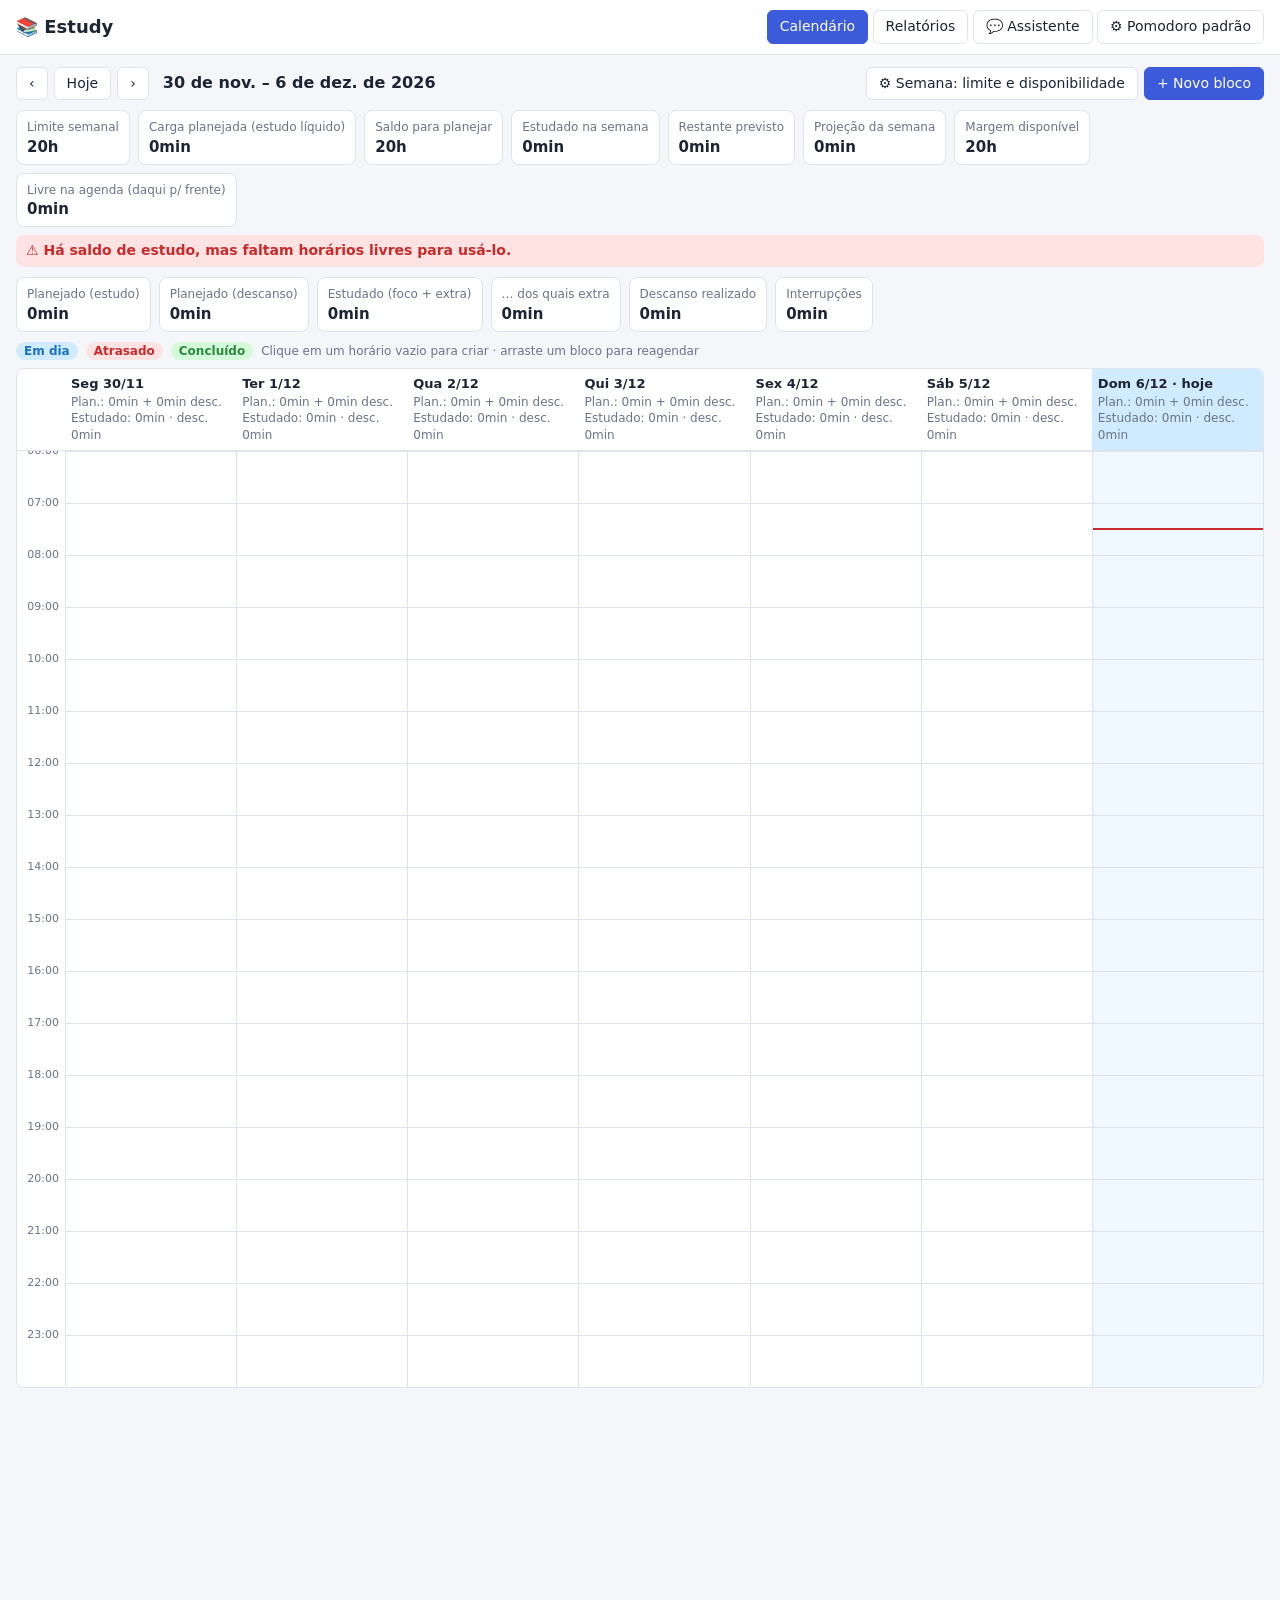
==== index.html @ 30e20b68 "Integrate chat panel into the app (drawer, state wiring, layout fix) Co-Authored-By: Claude Sonnet 5" ====
<!doctype html>
<html lang="pt-BR">
<head>
  <meta charset="utf-8">
  <meta name="viewport" content="width=device-width, initial-scale=1">
  <title>Estudy – Organização dos Estudos</title>
  <link rel="stylesheet" href="css/styles.css">
  <link rel="stylesheet" href="css/chat.css">
</head>
<body>
  <header class="topbar">
    <h1>📚 Estudy</h1>
    <nav>
      <button data-view="calendar" class="tab active">Calendário</button>
      <button data-view="reports" class="tab">Relatórios</button>
      <button id="btn-chat" class="tab">💬 Assistente</button>
      <button id="btn-settings" class="tab">⚙ Pomodoro padrão</button>
    </nav>
  </header>

  <div id="alert-banner" class="alert-banner" hidden role="alert"></div>

  <main>
    <section id="view-calendar">
      <div class="cal-toolbar">
        <div class="cal-nav">
          <button id="prev-week" aria-label="Semana anterior">‹</button>
          <button id="today-week">Hoje</button>
          <button id="next-week" aria-label="Próxima semana">›</button>
          <h2 id="week-title"></h2>
        </div>
        <div class="cal-nav"><button id="week-config">⚙ Semana: limite e disponibilidade</button><button id="new-block" class="primary">+ Novo bloco</button></div>
      </div>
      <div id="capacity" class="summary capacity"></div>
      <div id="week-summary" class="summary"></div>
      <div class="legend">
        <span class="chip st-em_dia">Em dia</span><span class="chip st-atrasado">Atrasado</span><span class="chip st-concluido">Concluído</span>
        <span class="muted">Clique em um horário vazio para criar · arraste um bloco para reagendar</span>
      </div>
      <div id="calendar" class="calendar"></div>
    </section>

    <section id="view-reports" hidden>
      <form id="report-filters" class="filters">
        <label>Matéria <select id="f-subject"></select></label>
        <label>De <input type="date" id="f-from"></label>
        <label>Até <input type="date" id="f-to"></label>
        <label>Agrupar por
          <select id="f-group"><option value="subject">Matéria</option><option value="week">Semana</option></select>
        </label>
        <button type="button" id="f-clear">Limpar</button>
      </form>
      <div id="report"></div>
    </section>
  </main>

  <aside id="chat-drawer" class="chat-drawer" hidden></aside>
  <aside id="timer" class="timer" hidden></aside>

  <dialog id="dlg-block"></dialog>
  <dialog id="dlg-settings"></dialog>
  <dialog id="dlg-week"></dialog>

  <script src="js/core.js"></script>
  <script src="js/capacity.js"></script>
  <script src="js/commands.js"></script>
  <script src="js/chat.js"></script>
  <script src="js/app.js"></script>
</body>
</html>
---- css/styles.css ----
:root {
  --bg: #f4f6fa; --surface: #fff; --text: #1d2433; --muted: #6a7389; --line: #dfe3ec; --accent: #3b5bdb;
  --blue: #1971c2; --blue-bg: #d0ebff; --red: #c92a2a; --red-bg: #ffe3e3; --green: #2b8a3e; --green-bg: #d3f9d8;
  --warn: #e67700; --hour: 52px;
}
@media (prefers-color-scheme: dark) {
  :root { --bg: #14171f; --surface: #1d222d; --text: #e6e9f0; --muted: #98a1b6; --line: #333a4a; --accent: #748ffc;
    --blue: #74c0fc; --blue-bg: #1c3550; --red: #ffa8a8; --red-bg: #4a2327; --green: #8ce99a; --green-bg: #1f4128; --warn: #ffc078; }
}
* { box-sizing: border-box; }
body { margin: 0; font: 14px/1.4 system-ui, sans-serif; background: var(--bg); color: var(--text); }
button, input, select, textarea { font: inherit; color: inherit; }
button { background: var(--surface); border: 1px solid var(--line); border-radius: 6px; padding: 6px 12px; cursor: pointer; }
button:hover { border-color: var(--accent); }
button.primary { background: var(--accent); color: #fff; border-color: var(--accent); }
button.danger { color: var(--red); }
input, select, textarea { background: var(--surface); border: 1px solid var(--line); border-radius: 6px; padding: 6px 8px; width: 100%; }
.topbar { display: flex; justify-content: space-between; align-items: center; gap: 12px; flex-wrap: wrap; padding: 10px 16px; background: var(--surface); border-bottom: 1px solid var(--line); }
.topbar h1 { font-size: 18px; margin: 0; }
.tab.active { background: var(--accent); color: #fff; border-color: var(--accent); }
main { padding: 12px 16px 220px; }
.muted { color: var(--muted); font-size: 12px; }
.cal-toolbar { display: flex; justify-content: space-between; align-items: center; gap: 8px; flex-wrap: wrap; }
.cal-nav { display: flex; align-items: center; gap: 6px; }
.cal-nav h2 { font-size: 16px; margin: 0 8px; }
.summary { display: flex; gap: 8px; flex-wrap: wrap; margin: 10px 0; }
.stat { background: var(--surface); border: 1px solid var(--line); border-radius: 8px; padding: 6px 10px; }
.stat b { display: block; font-size: 15px; }
.legend { display: flex; gap: 8px; align-items: center; flex-wrap: wrap; margin-bottom: 8px; }
.chip { border-radius: 10px; padding: 1px 8px; font-size: 12px; font-weight: 600; }
.st-em_dia { background: var(--blue-bg); color: var(--blue); }
.st-atrasado { background: var(--red-bg); color: var(--red); }
.st-concluido { background: var(--green-bg); color: var(--green); }

.calendar { overflow-x: auto; background: var(--surface); border: 1px solid var(--line); border-radius: 8px; }
.cal-grid { display: grid; grid-template-columns: 48px repeat(7, minmax(120px, 1fr)); min-width: 900px; }
.cal-head { position: sticky; top: 0; z-index: 3; background: var(--surface); border-bottom: 1px solid var(--line); padding: 6px; font-size: 12px; }
.cal-head.today { background: var(--blue-bg); }
.cal-head .dname { font-weight: 700; font-size: 13px; }
.cal-head .totals { color: var(--muted); }
.gutter { position: relative; }
.gutter span { position: absolute; right: 6px; font-size: 11px; color: var(--muted); transform: translateY(-50%); }
.col { position: relative; border-left: 1px solid var(--line); cursor: cell;
  background-image: linear-gradient(var(--line) 1px, transparent 1px); background-size: 100% var(--hour); }
.col.today { background-color: color-mix(in srgb, var(--blue-bg) 35%, transparent); }
.col.dragover { outline: 2px dashed var(--accent); outline-offset: -2px; }
.now-line { position: absolute; left: 0; right: 0; height: 2px; background: var(--red); z-index: 2; pointer-events: none; }
.block { position: absolute; left: 3px; right: 3px; border-radius: 6px; padding: 3px 6px; overflow: hidden; cursor: pointer;
  border-left: 5px solid; font-size: 12px; z-index: 1; box-shadow: 0 1px 2px rgba(0,0,0,.15); }
.block.st-em_dia { background: var(--blue-bg); border-color: var(--blue); color: var(--text); }
.block.st-atrasado { background: var(--red-bg); border-color: var(--red); color: var(--text); }
.block.st-concluido { background: var(--green-bg); border-color: var(--green); color: var(--text); }
.block.conflict { outline: 2px solid var(--warn); }
.block.active { box-shadow: 0 0 0 2px var(--accent); }
.block b { display: block; white-space: nowrap; overflow: hidden; text-overflow: ellipsis; }
.block .meta { white-space: nowrap; overflow: hidden; text-overflow: ellipsis; color: var(--muted); }
.tag { font-weight: 700; font-size: 11px; }
.tag.run { color: var(--accent); }
.tag.warn { color: var(--warn); }

.filters { display: flex; gap: 10px; flex-wrap: wrap; align-items: end; margin-bottom: 12px; }
.filters label { display: grid; gap: 2px; font-size: 12px; color: var(--muted); }
table { width: 100%; border-collapse: collapse; background: var(--surface); border: 1px solid var(--line); }
th, td { padding: 6px 8px; border-bottom: 1px solid var(--line); text-align: right; white-space: nowrap; }
th:first-child, td:first-child, td.l, th.l { text-align: left; }
.table-wrap { overflow-x: auto; margin-bottom: 14px; }
tr.total td { font-weight: 700; background: var(--bg); }
tr.sub td { background: var(--bg); font-size: 13px; }
details.rep-blocks summary { cursor: pointer; color: var(--accent); }

dialog { border: 1px solid var(--line); border-radius: 10px; background: var(--surface); color: var(--text); padding: 16px; width: min(640px, 94vw); max-height: 92vh; overflow: auto; }
dialog::backdrop { background: rgba(0,0,0,.45); }
dialog h3 { margin-top: 0; }
.form-grid { display: grid; grid-template-columns: repeat(auto-fit, minmax(160px, 1fr)); gap: 10px; }
.form-grid label, .field { display: grid; gap: 2px; font-size: 12px; color: var(--muted); }
.form-grid .wide { grid-column: 1 / -1; }
fieldset { border: 1px solid var(--line); border-radius: 8px; margin: 12px 0; padding: 10px; }
legend { font-size: 12px; color: var(--muted); padding: 0 4px; }
.preview { background: var(--bg); border-radius: 8px; padding: 8px 10px; margin-top: 10px; }
.errors { color: var(--red); background: var(--red-bg); border-radius: 6px; padding: 6px 10px; margin: 8px 0; }
.errors:empty { display: none; }
.actions { display: flex; gap: 8px; justify-content: flex-end; flex-wrap: wrap; margin-top: 14px; }
.actions .left { margin-right: auto; display: flex; gap: 8px; flex-wrap: wrap; }

.timer { position: fixed; right: 12px; bottom: 12px; width: min(380px, calc(100vw - 24px)); background: var(--surface); border: 2px solid var(--accent);
  border-radius: 12px; padding: 12px 14px; box-shadow: 0 6px 24px rgba(0,0,0,.25); z-index: 10; }
.timer.rest { border-color: var(--green); }
.timer.extra { border-color: var(--warn); }
.timer .phase { font-weight: 700; text-transform: uppercase; font-size: 12px; letter-spacing: .05em; }
.timer .clock { font-size: 44px; font-weight: 700; font-variant-numeric: tabular-nums; line-height: 1.1; }
.timer .row { display: flex; gap: 6px; flex-wrap: wrap; margin-top: 8px; }
.timer .info { font-size: 12px; color: var(--muted); display: grid; gap: 1px; margin-top: 6px; }
.alert-banner { background: var(--warn); color: #000; padding: 10px 16px; font-weight: 700; display: flex; justify-content: space-between; align-items: center; gap: 12px; }
.alert-banner[hidden] { display: none; }

.stat.bad { border-color: var(--red); background: var(--red-bg); }
.cap-warn { flex-basis: 100%; background: var(--red-bg); color: var(--red); border-radius: 8px; padding: 6px 10px; font-weight: 600; }
.form-grid label.check { display: flex; gap: 6px; align-items: center; color: var(--text); }
.form-grid label.check input { width: auto; }

.chat-drawer { position: fixed; right: 12px; top: 64px; bottom: 12px; width: min(380px, calc(100vw - 24px)); z-index: 9; background: var(--surface);
  border: 1px solid var(--line); border-radius: 12px; padding: 10px; box-shadow: 0 6px 24px rgba(0,0,0,.2); display: flex; flex-direction: column; }
.chat-drawer[hidden] { display: none; }
body.has-timer .chat-drawer { bottom: 270px; }
@media (min-width: 1100px) { body.chat-open main { margin-right: 404px; } }
.chat-drawer.chat { height: auto; }
---- css/chat.css ----
/* Painel do chat. Usa as variáveis de cor do app (com valores de reserva) e só estiliza .chat. */
.chat { display: flex; flex-direction: column; gap: 8px; min-height: 0; height: 100%; font-size: 14px; color: var(--text, #1d2433); }
.chat-head { display: flex; justify-content: space-between; align-items: center; gap: 8px; flex-wrap: wrap; }
.chat-head button { font-size: 12px; padding: 3px 8px; }
.chat-head button:disabled { opacity: .5; cursor: default; }
.chat-banner { background: var(--red-bg, #ffe3e3); color: var(--red, #c92a2a); border-radius: 8px; padding: 8px 10px; font-size: 13px; }
.chat-banner[hidden] { display: none; }
.chat-list { flex: 1; min-height: 120px; overflow-y: auto; display: flex; flex-direction: column; gap: 6px; padding: 4px 2px; }
.chat-msg { max-width: 92%; padding: 6px 10px; border-radius: 10px; line-height: 1.4; overflow-wrap: anywhere; }
.chat-user { align-self: flex-end; background: var(--accent, #3b5bdb); color: #fff; }
.chat-assistant { align-self: flex-start; background: var(--surface, #fff); border: 1px solid var(--line, #dfe3ec); }
.chat-system { align-self: flex-start; background: var(--bg, #f4f6fa); border: 1px dashed var(--line, #dfe3ec); color: var(--muted, #6a7389); font-size: 13px; }
.chat-card { align-self: stretch; background: var(--surface, #fff); border: 1px solid var(--accent, #3b5bdb); border-radius: 10px; padding: 8px 10px; }
.chat-card.done { opacity: .6; border-color: var(--line, #dfe3ec); }
.chat-card p { margin: 6px 0; }
.chat-card-title { font-weight: 700; font-size: 13px; margin-bottom: 4px; }
.chat-card ul { margin: 4px 0; padding-left: 18px; }
.chat-warn { color: var(--warn, #e67700); }
.chat-conf { color: var(--red, #c92a2a); }
.chat-cap, .chat-info { color: var(--muted, #6a7389); font-size: 12px; }
.chat-day { font-size: 13px; margin: 2px 0; }
.chat-actions { display: flex; gap: 6px; flex-wrap: wrap; margin-top: 6px; }
.chat-actions button:disabled { opacity: .5; cursor: default; }
.chat-form { display: flex; gap: 6px; align-items: flex-end; }
.chat-input { flex: 1; resize: vertical; min-height: 40px; max-height: 140px; }
.chat-form button { align-self: stretch; }
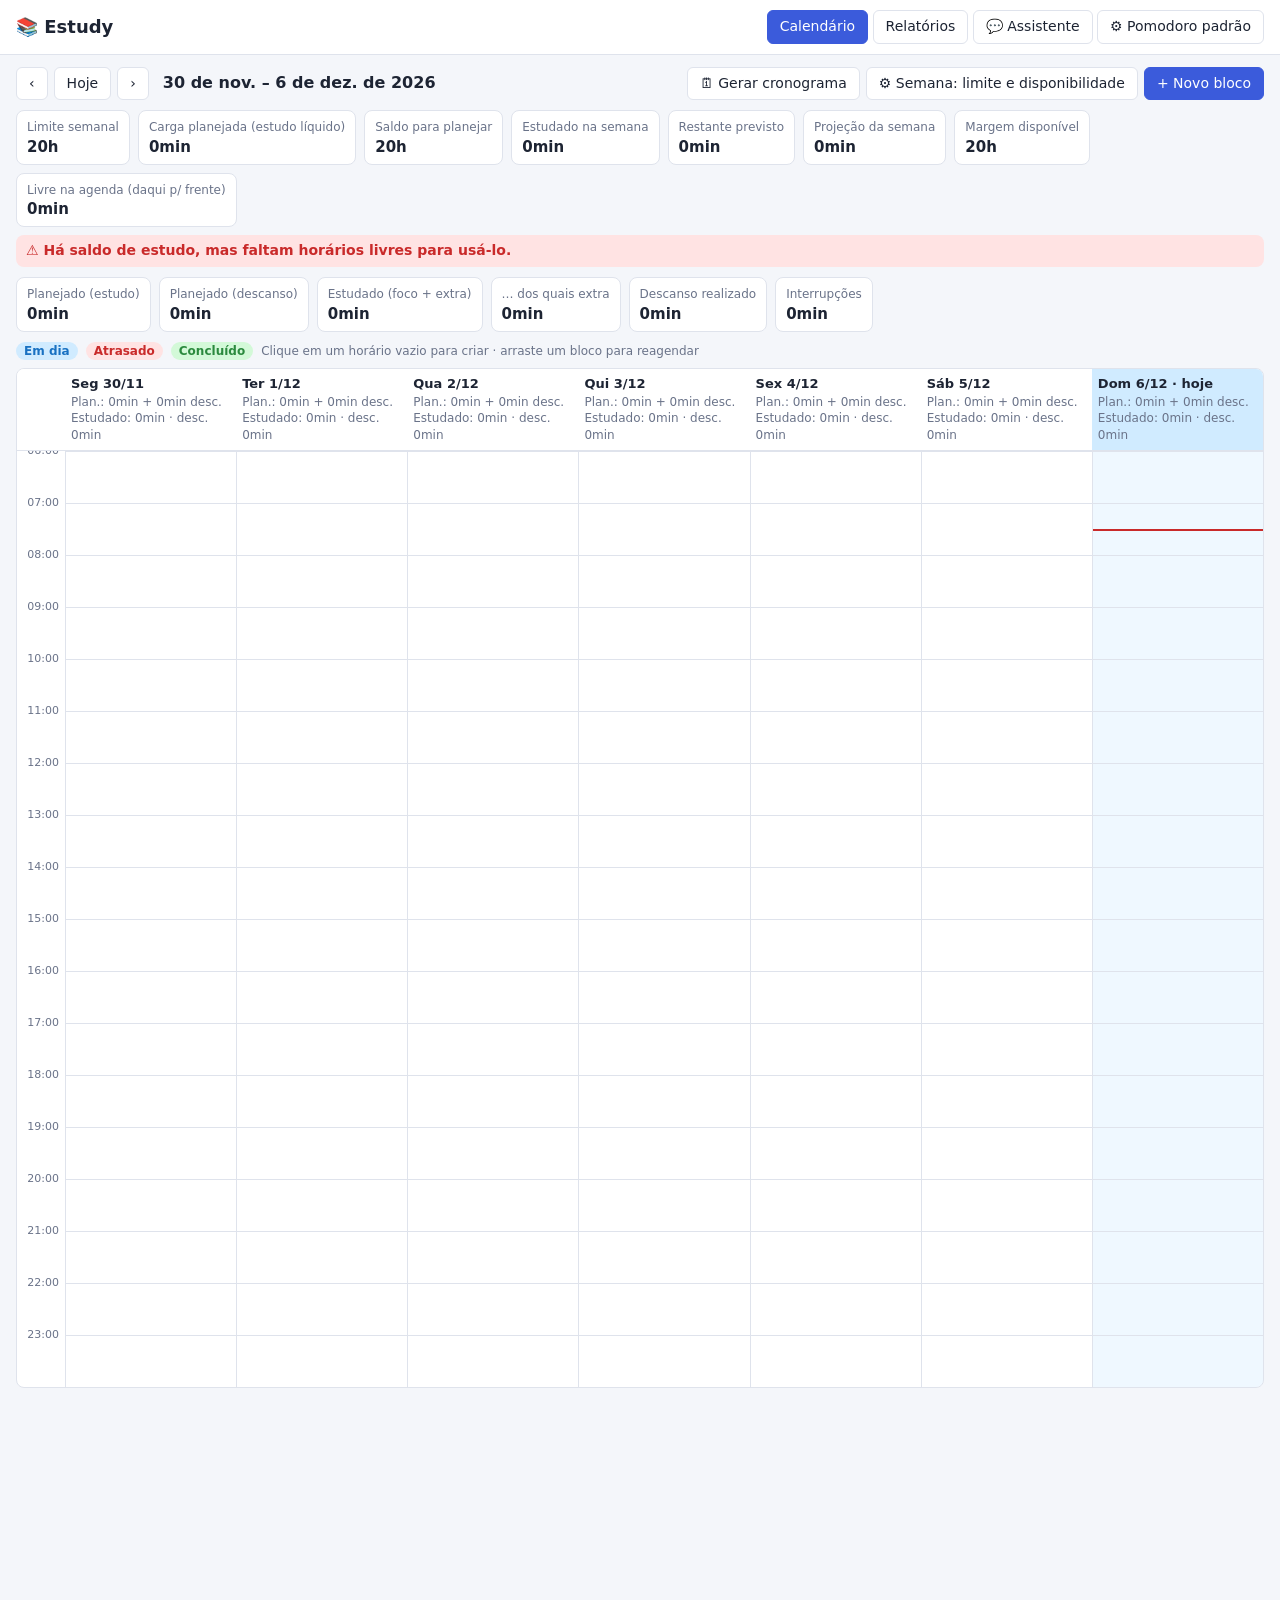
==== commit 336d105e: "UI: schedule generation dialog (review, adjust, confirm) wired to scheduler and applyChanges Co-Auth" ====
--- a/index.html
+++ b/index.html
@@ -29,7 +29,7 @@
           <button id="next-week" aria-label="Próxima semana">›</button>
           <h2 id="week-title"></h2>
         </div>
-        <div class="cal-nav"><button id="week-config">⚙ Semana: limite e disponibilidade</button><button id="new-block" class="primary">+ Novo bloco</button></div>
+        <div class="cal-nav"><button id="gen-schedule">🗓 Gerar cronograma</button><button id="week-config">⚙ Semana: limite e disponibilidade</button><button id="new-block" class="primary">+ Novo bloco</button></div>
       </div>
       <div id="capacity" class="summary capacity"></div>
       <div id="week-summary" class="summary"></div>
@@ -60,9 +60,11 @@
   <dialog id="dlg-block"></dialog>
   <dialog id="dlg-settings"></dialog>
   <dialog id="dlg-week"></dialog>
+  <dialog id="dlg-schedule"></dialog>
 
   <script src="js/core.js"></script>
   <script src="js/capacity.js"></script>
+  <script src="js/scheduler.js"></script>
   <script src="js/commands.js"></script>
   <script src="js/chat.js"></script>
   <script src="js/app.js"></script>
--- a/css/styles.css
+++ b/css/styles.css
@@ -104,3 +104,11 @@
 body.has-timer .chat-drawer { bottom: 270px; }
 @media (min-width: 1100px) { body.chat-open main { margin-right: 404px; } }
 .chat-drawer.chat { height: auto; }
+
+#dlg-schedule { width: min(860px, 96vw); }
+.sched-row { display: grid; grid-template-columns: repeat(auto-fit, minmax(110px, 1fr)); gap: 6px; padding: 8px; border: 1px solid var(--line); border-radius: 8px; margin-bottom: 8px; }
+.sched-row label { display: grid; gap: 2px; font-size: 11px; color: var(--muted); }
+.sched-row .rm { align-self: end; }
+.sched-out table td, .sched-out table th { padding: 4px 6px; }
+.sched-out input[type=date], .sched-out input[type=time] { width: auto; }
+.unplaced { background: var(--red-bg); color: var(--red); border-radius: 8px; padding: 6px 10px; margin: 6px 0; }
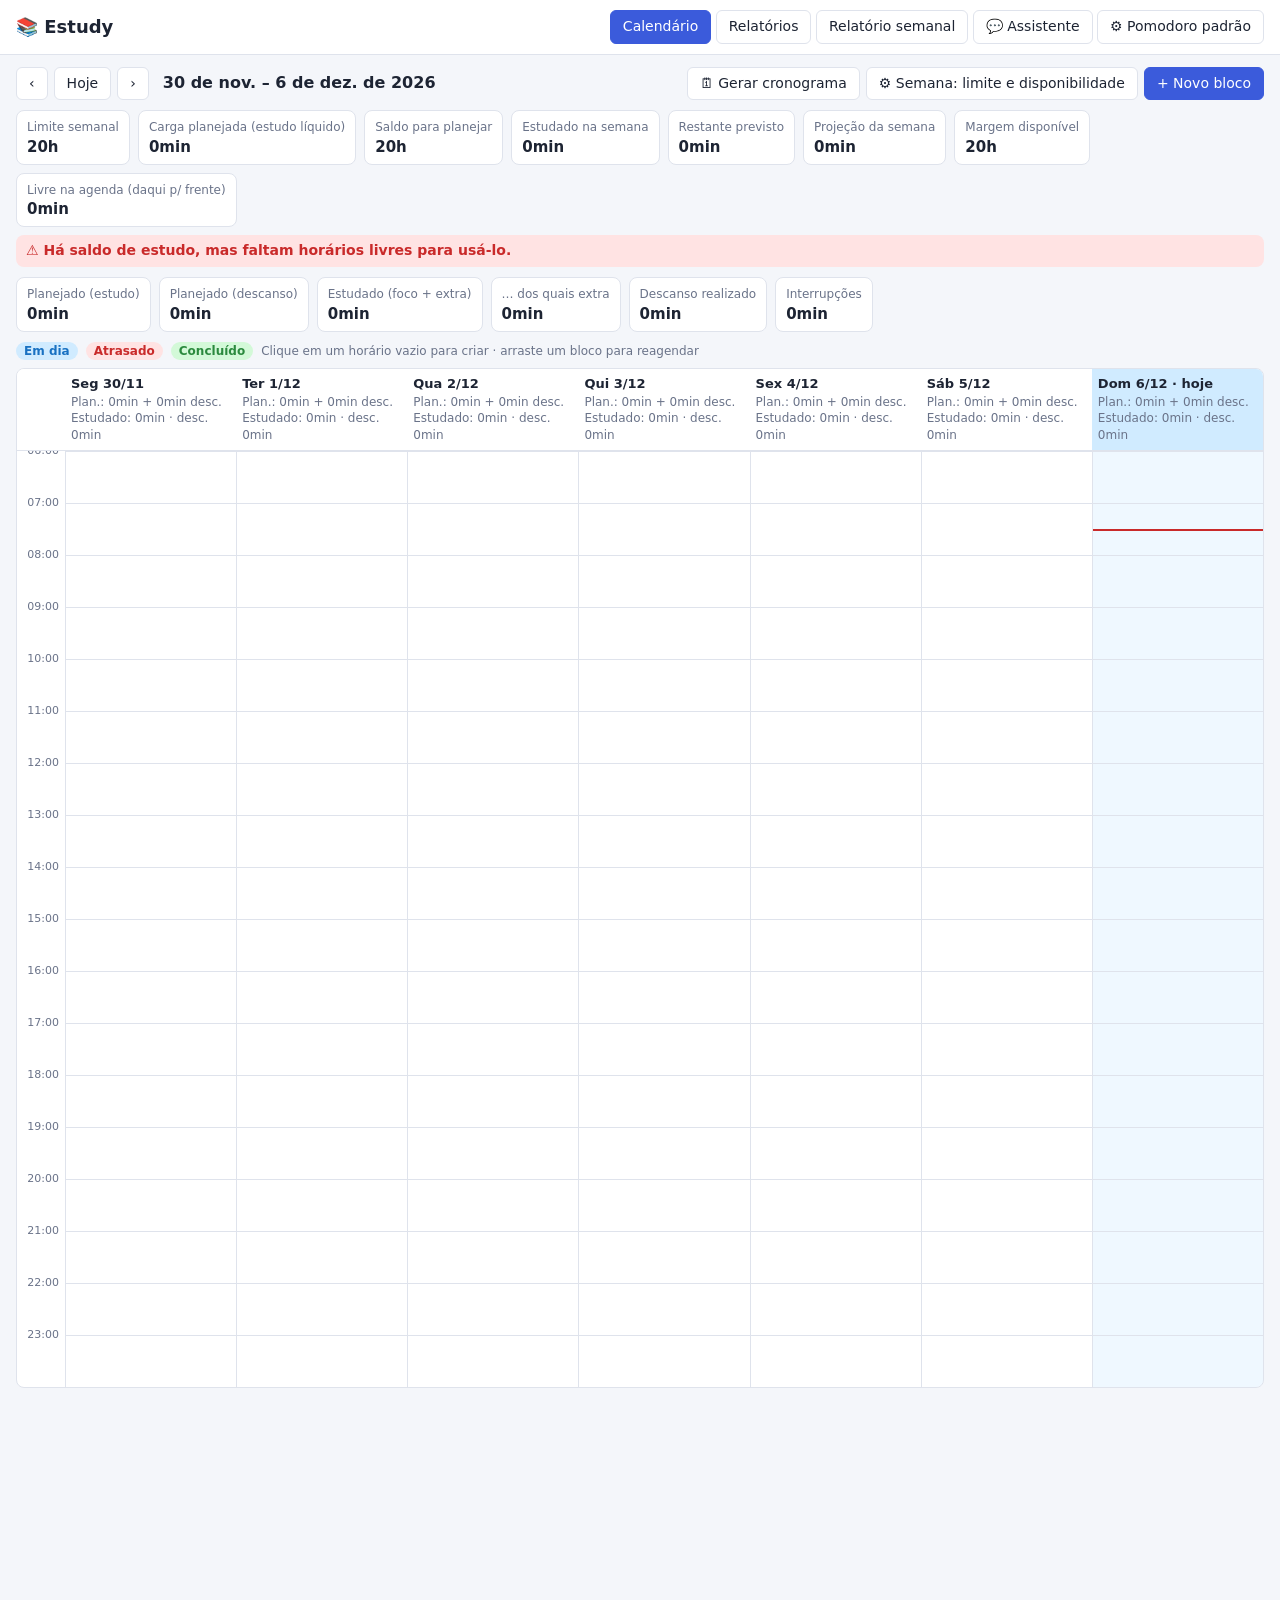
==== commit e0187f7f: "Weekly report UI, build script, final estudy.html, updated tester script and README Co-Authored-By: " ====
--- a/index.html
+++ b/index.html
@@ -13,6 +13,7 @@
     <nav>
       <button data-view="calendar" class="tab active">Calendário</button>
       <button data-view="reports" class="tab">Relatórios</button>
+      <button data-view="weekly" class="tab" id="tab-weekly">Relatório semanal</button>
       <button id="btn-chat" class="tab">💬 Assistente</button>
       <button id="btn-settings" class="tab">⚙ Pomodoro padrão</button>
     </nav>
@@ -38,6 +39,12 @@
         <span class="muted">Clique em um horário vazio para criar · arraste um bloco para reagendar</span>
       </div>
       <div id="calendar" class="calendar"></div>
+    </section>
+
+    <section id="view-weekly" hidden>
+      <div class="filters"><label>Semana <select id="w-week"></select></label><button type="button" id="w-refresh">Atualizar relatório</button>
+        <span class="muted" id="w-meta"></span></div>
+      <div id="weekly"></div>
     </section>
 
     <section id="view-reports" hidden>
@@ -66,6 +73,7 @@
   <script src="js/capacity.js"></script>
   <script src="js/scheduler.js"></script>
   <script src="js/commands.js"></script>
+  <script src="js/weeklyreport.js"></script>
   <script src="js/chat.js"></script>
   <script src="js/app.js"></script>
 </body>
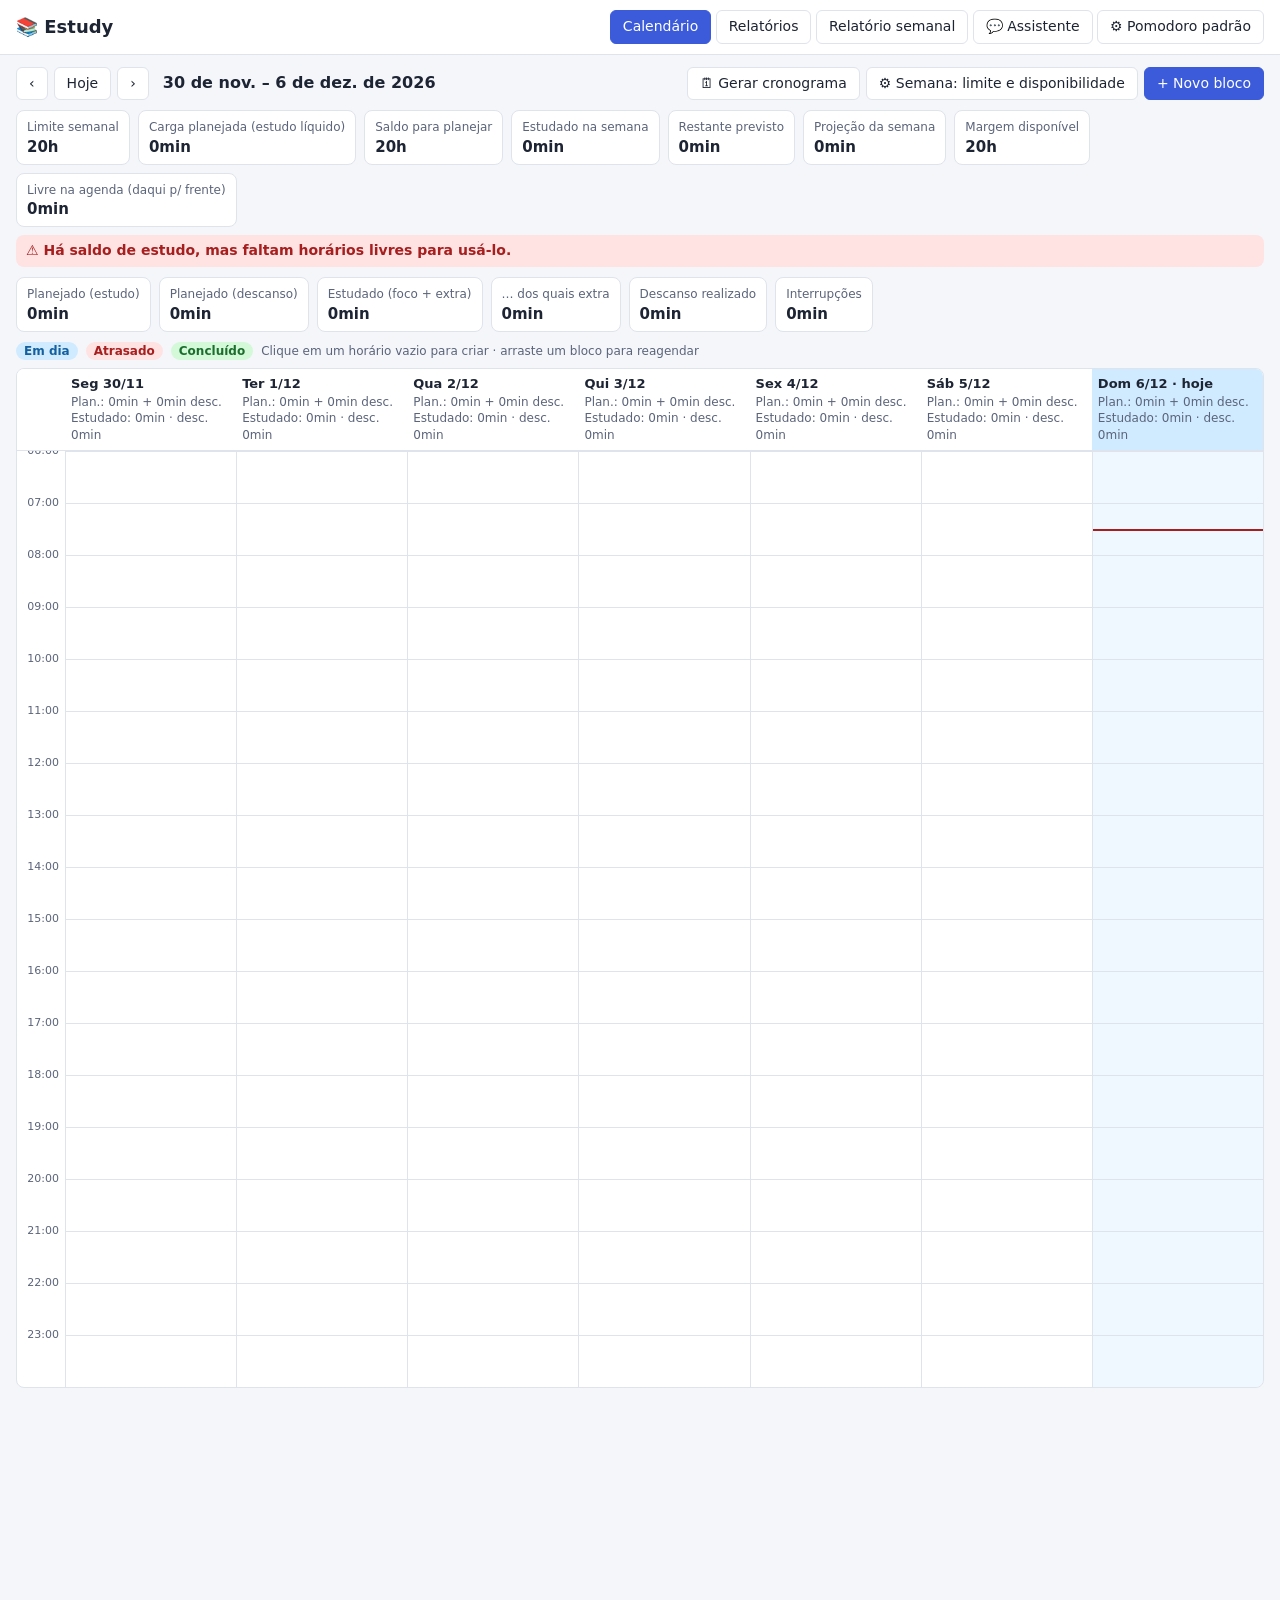
==== commit e172b5c4: "Fix security/QA findings: input sanitization, undo fixes, server hardening, a11y, contrast, UX Co-Au" ====
--- a/index.html
+++ b/index.html
@@ -4,6 +4,7 @@
   <meta charset="utf-8">
   <meta name="viewport" content="width=device-width, initial-scale=1">
   <title>Estudy – Organização dos Estudos</title>
+  <link rel="icon" href="data:,">
   <link rel="stylesheet" href="css/styles.css">
   <link rel="stylesheet" href="css/chat.css">
 </head>
@@ -68,6 +69,7 @@
   <dialog id="dlg-settings"></dialog>
   <dialog id="dlg-week"></dialog>
   <dialog id="dlg-schedule"></dialog>
+  <dialog id="dlg-pick"></dialog>
 
   <script src="js/core.js"></script>
   <script src="js/capacity.js"></script>
--- a/css/styles.css
+++ b/css/styles.css
@@ -1,10 +1,10 @@
 :root {
-  --bg: #f4f6fa; --surface: #fff; --text: #1d2433; --muted: #6a7389; --line: #dfe3ec; --accent: #3b5bdb;
-  --blue: #1971c2; --blue-bg: #d0ebff; --red: #c92a2a; --red-bg: #ffe3e3; --green: #2b8a3e; --green-bg: #d3f9d8;
+  --bg: #f4f6fa; --surface: #fff; --text: #1d2433; --muted: #5b647a; --line: #dfe3ec; --accent: #3b5bdb; --accent-solid: #3b5bdb; --accent-text: #3b5bdb; --meta: #3d465c;
+  --blue: #14609f; --blue-bg: #d0ebff; --red: #a61e1e; --red-bg: #ffe3e3; --green: #1d6e2e; --green-bg: #d3f9d8;
   --warn: #e67700; --hour: 52px;
 }
 @media (prefers-color-scheme: dark) {
-  :root { --bg: #14171f; --surface: #1d222d; --text: #e6e9f0; --muted: #98a1b6; --line: #333a4a; --accent: #748ffc;
+  :root { --bg: #14171f; --surface: #1d222d; --text: #e6e9f0; --muted: #a6aec2; --line: #333a4a; --accent: #748ffc; --accent-solid: #4263eb; --accent-text: #b5c4ff; --meta: #c9d0e0;
     --blue: #74c0fc; --blue-bg: #1c3550; --red: #ffa8a8; --red-bg: #4a2327; --green: #8ce99a; --green-bg: #1f4128; --warn: #ffc078; }
 }
 * { box-sizing: border-box; }
@@ -12,12 +12,12 @@
 button, input, select, textarea { font: inherit; color: inherit; }
 button { background: var(--surface); border: 1px solid var(--line); border-radius: 6px; padding: 6px 12px; cursor: pointer; }
 button:hover { border-color: var(--accent); }
-button.primary { background: var(--accent); color: #fff; border-color: var(--accent); }
+button.primary { background: var(--accent-solid); color: #fff; border-color: var(--accent-solid); }
 button.danger { color: var(--red); }
 input, select, textarea { background: var(--surface); border: 1px solid var(--line); border-radius: 6px; padding: 6px 8px; width: 100%; }
 .topbar { display: flex; justify-content: space-between; align-items: center; gap: 12px; flex-wrap: wrap; padding: 10px 16px; background: var(--surface); border-bottom: 1px solid var(--line); }
 .topbar h1 { font-size: 18px; margin: 0; }
-.tab.active { background: var(--accent); color: #fff; border-color: var(--accent); }
+.tab.active { background: var(--accent-solid); color: #fff; border-color: var(--accent-solid); }
 main { padding: 12px 16px 220px; }
 .muted { color: var(--muted); font-size: 12px; }
 .cal-toolbar { display: flex; justify-content: space-between; align-items: center; gap: 8px; flex-wrap: wrap; }
@@ -53,9 +53,9 @@
 .block.conflict { outline: 2px solid var(--warn); }
 .block.active { box-shadow: 0 0 0 2px var(--accent); }
 .block b { display: block; white-space: nowrap; overflow: hidden; text-overflow: ellipsis; }
-.block .meta { white-space: nowrap; overflow: hidden; text-overflow: ellipsis; color: var(--muted); }
+.block .meta { white-space: nowrap; overflow: hidden; text-overflow: ellipsis; color: var(--meta); }
 .tag { font-weight: 700; font-size: 11px; }
-.tag.run { color: var(--accent); }
+.tag.run { color: var(--accent-text); }
 .tag.warn { color: var(--warn); }
 
 .filters { display: flex; gap: 10px; flex-wrap: wrap; align-items: end; margin-bottom: 12px; }
@@ -101,7 +101,7 @@
 .chat-drawer { position: fixed; right: 12px; top: 64px; bottom: 12px; width: min(380px, calc(100vw - 24px)); z-index: 9; background: var(--surface);
   border: 1px solid var(--line); border-radius: 12px; padding: 10px; box-shadow: 0 6px 24px rgba(0,0,0,.2); display: flex; flex-direction: column; }
 .chat-drawer[hidden] { display: none; }
-body.has-timer .chat-drawer { bottom: 270px; }
+body.has-timer .chat-drawer { bottom: 292px; }
 @media (min-width: 1100px) { body.chat-open main { margin-right: 404px; } }
 .chat-drawer.chat { height: auto; }
 
@@ -112,3 +112,5 @@
 .sched-out table td, .sched-out table th { padding: 4px 6px; }
 .sched-out input[type=date], .sched-out input[type=time] { width: auto; }
 .unplaced { background: var(--red-bg); color: var(--red); border-radius: 8px; padding: 6px 10px; margin: 6px 0; }
+
+.block:focus-visible, button:focus-visible, .tab:focus-visible { outline: 3px solid var(--accent-text); outline-offset: 2px; }
--- a/css/chat.css
+++ b/css/chat.css
@@ -7,7 +7,7 @@
 .chat-banner[hidden] { display: none; }
 .chat-list { flex: 1; min-height: 120px; overflow-y: auto; display: flex; flex-direction: column; gap: 6px; padding: 4px 2px; }
 .chat-msg { max-width: 92%; padding: 6px 10px; border-radius: 10px; line-height: 1.4; overflow-wrap: anywhere; }
-.chat-user { align-self: flex-end; background: var(--accent, #3b5bdb); color: #fff; }
+.chat-user { align-self: flex-end; background: var(--accent-solid, #3b5bdb); color: #fff; }
 .chat-assistant { align-self: flex-start; background: var(--surface, #fff); border: 1px solid var(--line, #dfe3ec); }
 .chat-system { align-self: flex-start; background: var(--bg, #f4f6fa); border: 1px dashed var(--line, #dfe3ec); color: var(--muted, #6a7389); font-size: 13px; }
 .chat-card { align-self: stretch; background: var(--surface, #fff); border: 1px solid var(--accent, #3b5bdb); border-radius: 10px; padding: 8px 10px; }
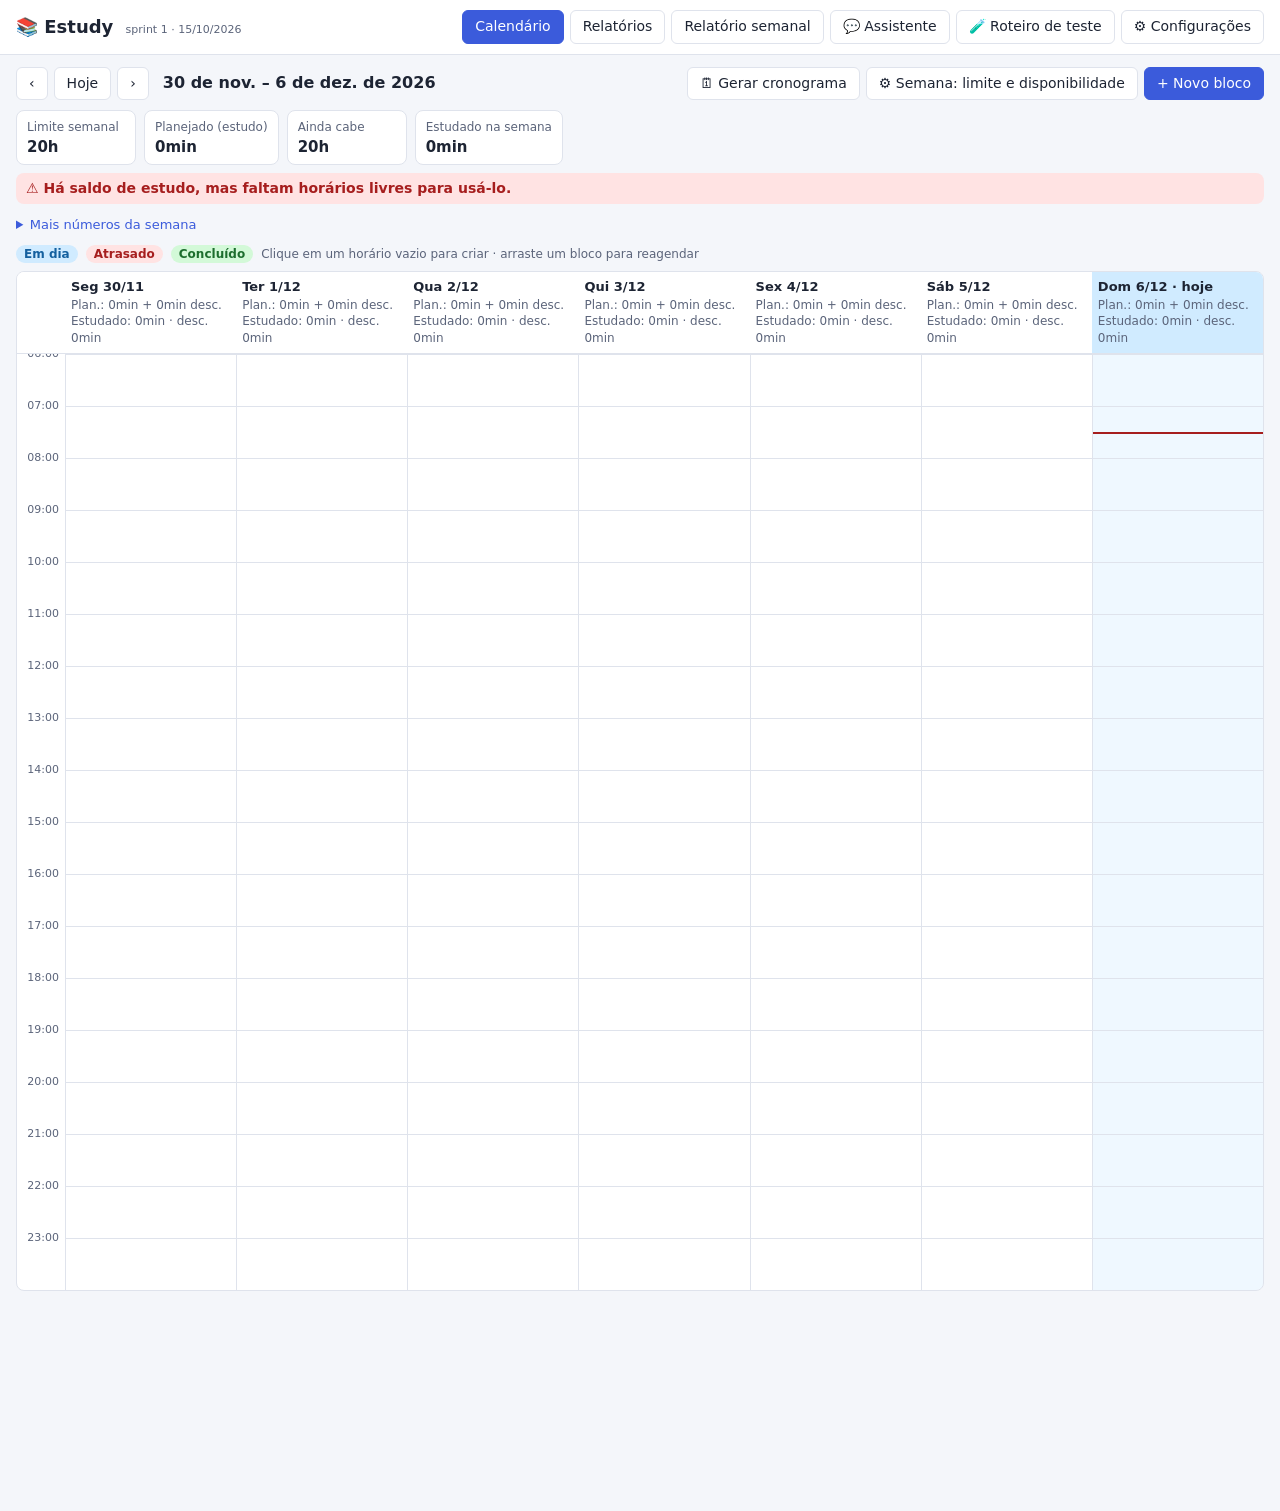
==== commit b8108d22: "Sprint 1: loud repeating alarm + notifications, simplified block form, in-app test guide, cleaner ca" ====
--- a/index.html
+++ b/index.html
@@ -10,13 +10,14 @@
 </head>
 <body>
   <header class="topbar">
-    <h1>📚 Estudy</h1>
+    <h1>📚 Estudy <small id="app-version" class="muted"></small></h1>
     <nav>
       <button data-view="calendar" class="tab active">Calendário</button>
       <button data-view="reports" class="tab">Relatórios</button>
       <button data-view="weekly" class="tab" id="tab-weekly">Relatório semanal</button>
       <button id="btn-chat" class="tab">💬 Assistente</button>
-      <button id="btn-settings" class="tab">⚙ Pomodoro padrão</button>
+      <button id="btn-guide" class="tab">🧪 Roteiro de teste</button>
+      <button id="btn-settings" class="tab">⚙ Configurações</button>
     </nav>
   </header>
 
@@ -34,7 +35,10 @@
         <div class="cal-nav"><button id="gen-schedule">🗓 Gerar cronograma</button><button id="week-config">⚙ Semana: limite e disponibilidade</button><button id="new-block" class="primary">+ Novo bloco</button></div>
       </div>
       <div id="capacity" class="summary capacity"></div>
-      <div id="week-summary" class="summary"></div>
+      <details class="more"><summary>Mais números da semana</summary>
+        <div id="capacity-more" class="summary"></div>
+        <div id="week-summary" class="summary"></div>
+      </details>
       <div class="legend">
         <span class="chip st-em_dia">Em dia</span><span class="chip st-atrasado">Atrasado</span><span class="chip st-concluido">Concluído</span>
         <span class="muted">Clique em um horário vazio para criar · arraste um bloco para reagendar</span>
@@ -63,6 +67,7 @@
   </main>
 
   <aside id="chat-drawer" class="chat-drawer" hidden></aside>
+  <aside id="guide-drawer" class="chat-drawer guide" hidden aria-label="Roteiro de teste"></aside>
   <aside id="timer" class="timer" hidden></aside>
 
   <dialog id="dlg-block"></dialog>
@@ -72,6 +77,8 @@
   <dialog id="dlg-pick"></dialog>
 
   <script src="js/core.js"></script>
+  <script src="js/alarm.js"></script>
+  <script src="js/testguide.js"></script>
   <script src="js/capacity.js"></script>
   <script src="js/scheduler.js"></script>
   <script src="js/commands.js"></script>
--- a/css/styles.css
+++ b/css/styles.css
@@ -114,3 +114,37 @@
 .unplaced { background: var(--red-bg); color: var(--red); border-radius: 8px; padding: 6px 10px; margin: 6px 0; }
 
 .block:focus-visible, button:focus-visible, .tab:focus-visible { outline: 3px solid var(--accent-text); outline-offset: 2px; }
+
+/* ---- Sprint 1: cadastro enxuto, painel limpo, roteiro de teste ---- */
+.topbar nav { display: flex; gap: 6px; flex-wrap: wrap; }
+.topbar h1 small { font-size: 11px; font-weight: 400; margin-left: 6px; }
+.form-grid.g2 { grid-template-columns: 1fr 1fr; }
+@media (max-width: 560px) { .form-grid.g2 { grid-template-columns: 1fr; } }
+.form-grid .wide { grid-column: 1 / -1; }
+.pomo-box { margin-top: 10px; border: 1px solid var(--line); border-radius: 8px; padding: 8px 10px; }
+.pomo-box summary { font-weight: 600; cursor: pointer; }
+.actions.sticky { position: sticky; bottom: -16px; background: var(--surface); padding: 10px 0 4px; margin-top: 14px; border-top: 1px solid var(--line); z-index: 2; }
+details.more { margin: 0 0 8px; }
+details.more summary { cursor: pointer; color: var(--accent-text); font-size: 13px; padding: 2px 0; }
+.stat { min-width: 120px; }
+#banner-silence { margin-left: auto; }
+.chat-drawer.guide { padding: 10px; overflow: auto; display: block; }
+.tg { display: grid; gap: 8px; font-size: 13px; }
+.tg-head { display: flex; justify-content: space-between; align-items: center; gap: 8px; }
+.tg-progress { height: 8px; background: var(--line); border-radius: 6px; overflow: hidden; }
+.tg-bar { height: 100%; background: var(--accent-solid); transition: width .2s; }
+.tg-sum { font-weight: 600; }
+.tg-actions { display: flex; gap: 6px; flex-wrap: wrap; }
+.tg-copied { color: var(--green); min-height: 1.2em; font-weight: 600; }
+.tg-part { border: 1px solid var(--line); border-radius: 8px; padding: 6px 8px; }
+.tg-part > summary { cursor: pointer; font-weight: 600; }
+.tg-item { border-top: 1px dashed var(--line); padding: 8px 0; display: grid; gap: 4px; }
+.tg-item.ok { background: color-mix(in srgb, var(--green-bg) 55%, transparent); }
+.tg-item.fail { background: color-mix(in srgb, var(--red-bg) 55%, transparent); }
+.tg-btns { display: flex; gap: 6px; flex-wrap: wrap; }
+.tg-btns button { padding: 4px 10px; }
+.tg-btns .on-ok { background: var(--green-bg); color: var(--green); border-color: var(--green); font-weight: 700; }
+.tg-btns .on-fail { background: var(--red-bg); color: var(--red); border-color: var(--red); font-weight: 700; }
+.tg-part input, .tg-part textarea, .tg-part select { margin: 4px 0; }
+.tg-note { display: flex; justify-content: space-between; gap: 6px; align-items: flex-start; border-top: 1px dashed var(--line); padding: 4px 0; }
+.chat-drawer.guide[hidden], .chat-drawer[hidden] { display: none !important; }
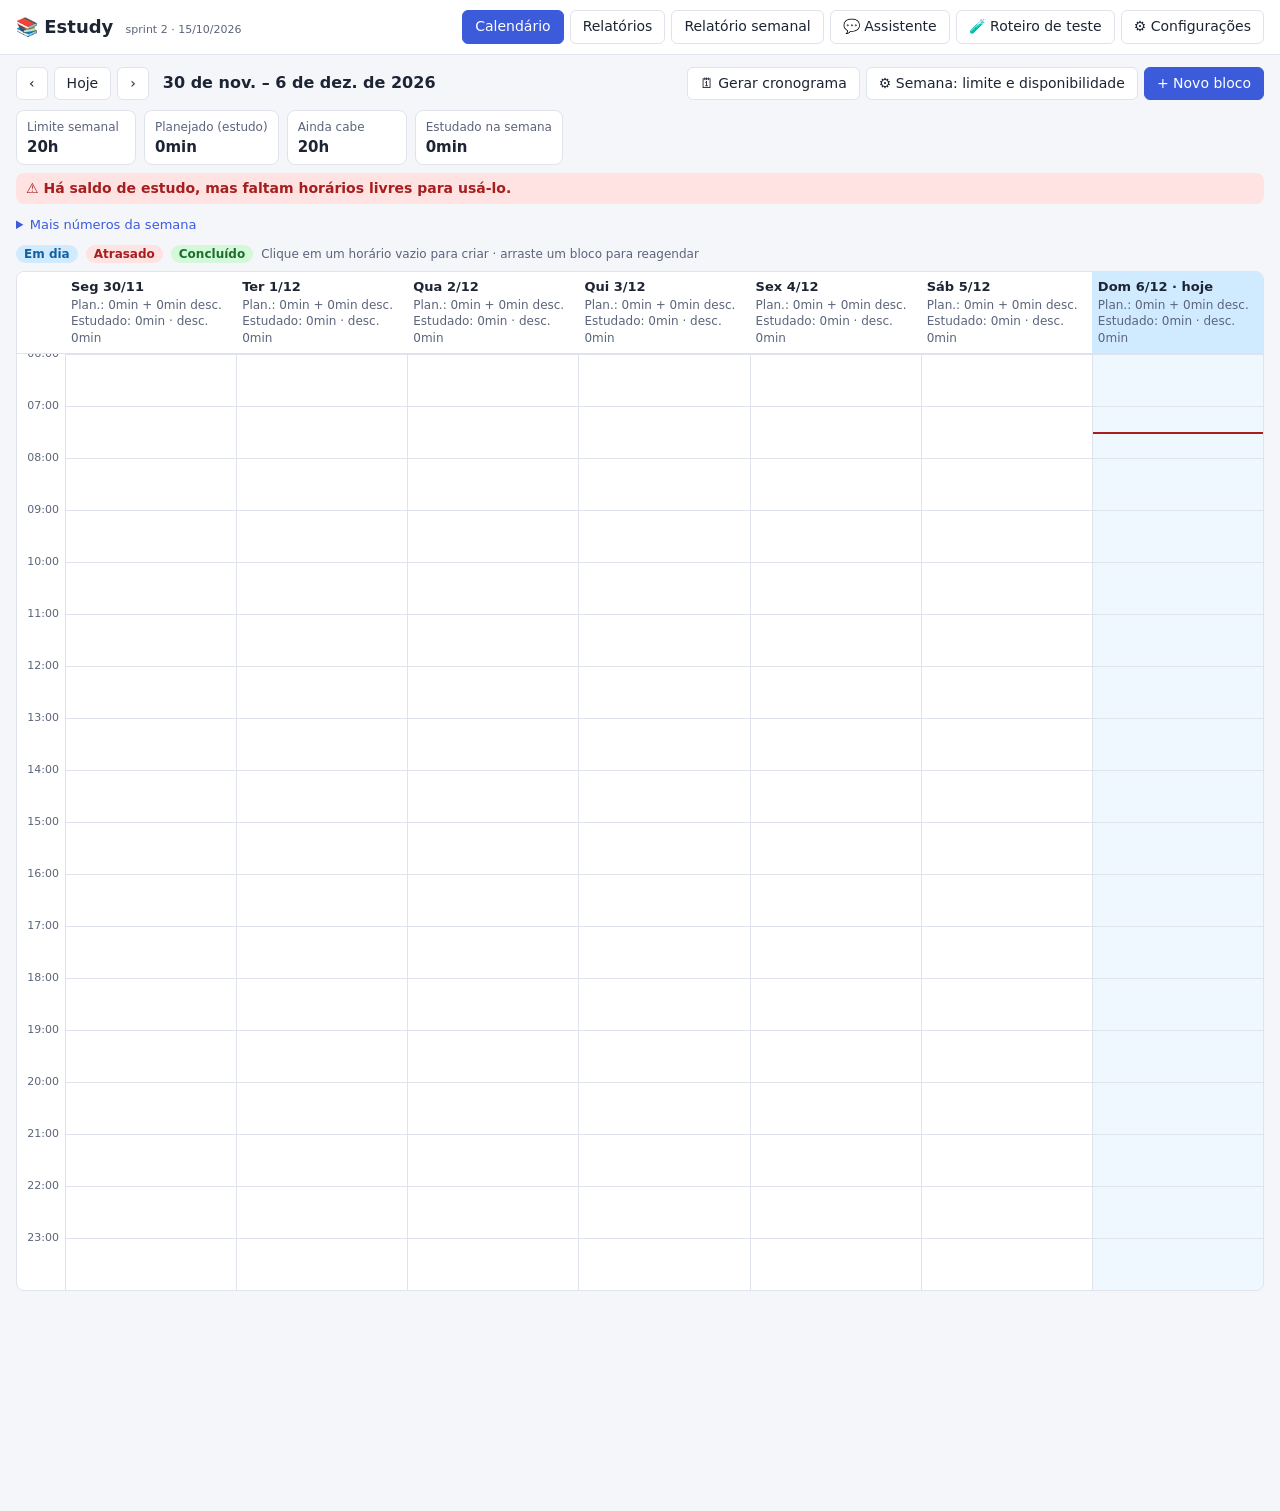
==== commit 2992f95d: "Sprint 2: total reservation + conflict rule (orange pending block, pause/focus pop-up, move-after, c" ====
--- a/index.html
+++ b/index.html
@@ -75,11 +75,13 @@
   <dialog id="dlg-week"></dialog>
   <dialog id="dlg-schedule"></dialog>
   <dialog id="dlg-pick"></dialog>
+  <dialog id="dlg-conflict"></dialog>
 
   <script src="js/core.js"></script>
   <script src="js/alarm.js"></script>
   <script src="js/testguide.js"></script>
   <script src="js/capacity.js"></script>
+  <script src="js/conflict.js"></script>
   <script src="js/scheduler.js"></script>
   <script src="js/commands.js"></script>
   <script src="js/weeklyreport.js"></script>
--- a/css/styles.css
+++ b/css/styles.css
@@ -148,3 +148,18 @@
 .tg-part input, .tg-part textarea, .tg-part select { margin: 4px 0; }
 .tg-note { display: flex; justify-content: space-between; gap: 6px; align-items: flex-start; border-top: 1px dashed var(--line); padding: 4px 0; }
 .chat-drawer.guide[hidden], .chat-drawer[hidden] { display: none !important; }
+
+/* ---- Regra de conflito ---- */
+.block.pending { background: #ffe8cc; border-color: #e8590c; color: var(--text); outline: 2px dashed #e8590c; outline-offset: -2px; }
+.block.pending .meta { color: #5f3b00; }
+.block.pending .tag { color: #a43e00; font-weight: 700; }
+@media (prefers-color-scheme: dark) { .block.pending { background: #4a2d0a; } .block.pending .meta { color: #ffd8a8; } .block.pending .tag { color: #ffc078; } }
+.chip.pend { background: #ffe8cc; color: #a43e00; }
+#dlg-conflict { width: min(520px, 94vw); border: 2px solid #e8590c; }
+.conflict-box h3 { margin: 0 0 8px; }
+.conflict-box p { margin: 6px 0; }
+.conflict-q { font-weight: 700; margin-top: 12px; }
+.conflict-actions { display: grid; gap: 8px; margin-top: 10px; }
+.conflict-actions button { padding: 10px 12px; font-weight: 700; text-align: center; }
+.conflict-actions button:disabled { opacity: .5; cursor: not-allowed; }
+.conflict-why { color: var(--red); font-size: 13px; }
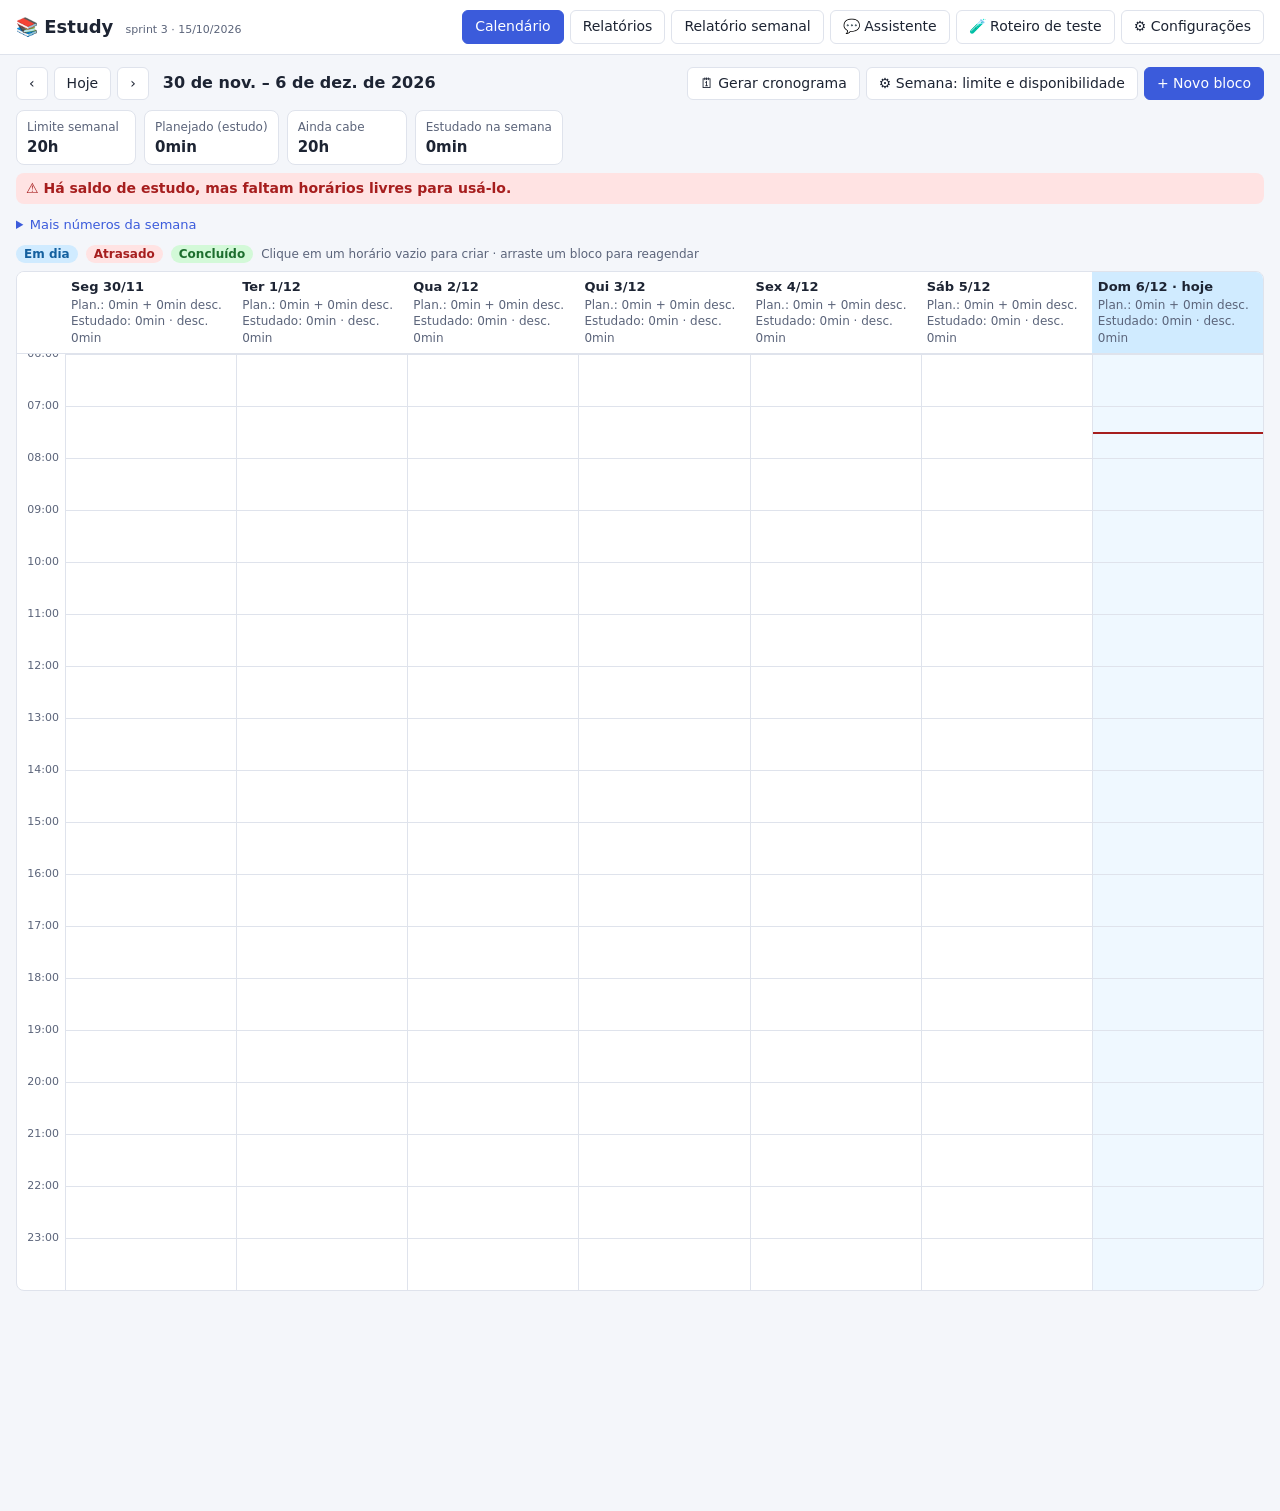
==== commit f9501b66: "Publica o Estudy (e2b22b5)" ====
--- a/index.html
+++ b/index.html
@@ -5,8 +5,222 @@
   <meta name="viewport" content="width=device-width, initial-scale=1">
   <title>Estudy – Organização dos Estudos</title>
   <link rel="icon" href="data:,">
-  <link rel="stylesheet" href="css/styles.css">
-  <link rel="stylesheet" href="css/chat.css">
+  <style>
+:root {
+  --bg: #f4f6fa; --surface: #fff; --text: #1d2433; --muted: #5b647a; --line: #dfe3ec; --accent: #3b5bdb; --accent-solid: #3b5bdb; --accent-text: #3b5bdb; --meta: #3d465c;
+  --blue: #14609f; --blue-bg: #d0ebff; --red: #a61e1e; --red-bg: #ffe3e3; --green: #1d6e2e; --green-bg: #d3f9d8;
+  --warn: #e67700; --hour: 52px;
+}
+@media (prefers-color-scheme: dark) {
+  :root { --bg: #14171f; --surface: #1d222d; --text: #e6e9f0; --muted: #a6aec2; --line: #333a4a; --accent: #748ffc; --accent-solid: #4263eb; --accent-text: #b5c4ff; --meta: #c9d0e0;
+    --blue: #74c0fc; --blue-bg: #1c3550; --red: #ffa8a8; --red-bg: #4a2327; --green: #8ce99a; --green-bg: #1f4128; --warn: #ffc078; }
+}
+* { box-sizing: border-box; }
+body { margin: 0; font: 14px/1.4 system-ui, sans-serif; background: var(--bg); color: var(--text); }
+button, input, select, textarea { font: inherit; color: inherit; }
+button { background: var(--surface); border: 1px solid var(--line); border-radius: 6px; padding: 6px 12px; cursor: pointer; }
+button:hover { border-color: var(--accent); }
+button.primary { background: var(--accent-solid); color: #fff; border-color: var(--accent-solid); }
+button.danger { color: var(--red); }
+input, select, textarea { background: var(--surface); border: 1px solid var(--line); border-radius: 6px; padding: 6px 8px; width: 100%; }
+.topbar { display: flex; justify-content: space-between; align-items: center; gap: 12px; flex-wrap: wrap; padding: 10px 16px; background: var(--surface); border-bottom: 1px solid var(--line); }
+.topbar h1 { font-size: 18px; margin: 0; }
+.tab.active { background: var(--accent-solid); color: #fff; border-color: var(--accent-solid); }
+main { padding: 12px 16px 220px; }
+.muted { color: var(--muted); font-size: 12px; }
+.cal-toolbar { display: flex; justify-content: space-between; align-items: center; gap: 8px; flex-wrap: wrap; }
+.cal-nav { display: flex; align-items: center; gap: 6px; }
+.cal-nav h2 { font-size: 16px; margin: 0 8px; }
+.summary { display: flex; gap: 8px; flex-wrap: wrap; margin: 10px 0; }
+.stat { background: var(--surface); border: 1px solid var(--line); border-radius: 8px; padding: 6px 10px; }
+.stat b { display: block; font-size: 15px; }
+.legend { display: flex; gap: 8px; align-items: center; flex-wrap: wrap; margin-bottom: 8px; }
+.chip { border-radius: 10px; padding: 1px 8px; font-size: 12px; font-weight: 600; }
+.st-em_dia { background: var(--blue-bg); color: var(--blue); }
+.st-atrasado { background: var(--red-bg); color: var(--red); }
+.st-concluido { background: var(--green-bg); color: var(--green); }
+
+.calendar { overflow-x: auto; background: var(--surface); border: 1px solid var(--line); border-radius: 8px; }
+.cal-grid { display: grid; grid-template-columns: 48px repeat(7, minmax(120px, 1fr)); min-width: 900px; }
+.cal-head { position: sticky; top: 0; z-index: 3; background: var(--surface); border-bottom: 1px solid var(--line); padding: 6px; font-size: 12px; }
+.cal-head.today { background: var(--blue-bg); }
+.cal-head .dname { font-weight: 700; font-size: 13px; }
+.cal-head .totals { color: var(--muted); }
+.gutter { position: relative; }
+.gutter span { position: absolute; right: 6px; font-size: 11px; color: var(--muted); transform: translateY(-50%); }
+.col { position: relative; border-left: 1px solid var(--line); cursor: cell;
+  background-image: linear-gradient(var(--line) 1px, transparent 1px); background-size: 100% var(--hour); }
+.col.today { background-color: color-mix(in srgb, var(--blue-bg) 35%, transparent); }
+.col.dragover { outline: 2px dashed var(--accent); outline-offset: -2px; }
+.now-line { position: absolute; left: 0; right: 0; height: 2px; background: var(--red); z-index: 2; pointer-events: none; }
+.block { position: absolute; left: 3px; right: 3px; border-radius: 6px; padding: 3px 6px; overflow: hidden; cursor: pointer;
+  border-left: 5px solid; font-size: 12px; z-index: 1; box-shadow: 0 1px 2px rgba(0,0,0,.15); }
+.block.st-em_dia { background: var(--blue-bg); border-color: var(--blue); color: var(--text); }
+.block.st-atrasado { background: var(--red-bg); border-color: var(--red); color: var(--text); }
+.block.st-concluido { background: var(--green-bg); border-color: var(--green); color: var(--text); }
+.block.conflict { outline: 2px solid var(--warn); }
+.block.active { box-shadow: 0 0 0 2px var(--accent); }
+.block b { display: block; white-space: nowrap; overflow: hidden; text-overflow: ellipsis; }
+.block .meta { white-space: nowrap; overflow: hidden; text-overflow: ellipsis; color: var(--meta); }
+.tag { font-weight: 700; font-size: 11px; }
+.tag.run { color: var(--accent-text); }
+.tag.warn { color: var(--warn); }
+
+.filters { display: flex; gap: 10px; flex-wrap: wrap; align-items: end; margin-bottom: 12px; }
+.filters label { display: grid; gap: 2px; font-size: 12px; color: var(--muted); }
+table { width: 100%; border-collapse: collapse; background: var(--surface); border: 1px solid var(--line); }
+th, td { padding: 6px 8px; border-bottom: 1px solid var(--line); text-align: right; white-space: nowrap; }
+th:first-child, td:first-child, td.l, th.l { text-align: left; }
+.table-wrap { overflow-x: auto; margin-bottom: 14px; }
+tr.total td { font-weight: 700; background: var(--bg); }
+tr.sub td { background: var(--bg); font-size: 13px; }
+details.rep-blocks summary { cursor: pointer; color: var(--accent); }
+
+dialog { border: 1px solid var(--line); border-radius: 10px; background: var(--surface); color: var(--text); padding: 16px; width: min(640px, 94vw); max-height: 92vh; overflow: auto; }
+dialog::backdrop { background: rgba(0,0,0,.45); }
+dialog h3 { margin-top: 0; }
+.form-grid { display: grid; grid-template-columns: repeat(auto-fit, minmax(160px, 1fr)); gap: 10px; }
+.form-grid label, .field { display: grid; gap: 2px; font-size: 12px; color: var(--muted); }
+.form-grid .wide { grid-column: 1 / -1; }
+fieldset { border: 1px solid var(--line); border-radius: 8px; margin: 12px 0; padding: 10px; }
+legend { font-size: 12px; color: var(--muted); padding: 0 4px; }
+.preview { background: var(--bg); border-radius: 8px; padding: 8px 10px; margin-top: 10px; }
+.errors { color: var(--red); background: var(--red-bg); border-radius: 6px; padding: 6px 10px; margin: 8px 0; }
+.errors:empty { display: none; }
+.actions { display: flex; gap: 8px; justify-content: flex-end; flex-wrap: wrap; margin-top: 14px; }
+.actions .left { margin-right: auto; display: flex; gap: 8px; flex-wrap: wrap; }
+
+.timer { position: fixed; right: 12px; bottom: 12px; width: min(380px, calc(100vw - 24px)); background: var(--surface); border: 2px solid var(--accent);
+  border-radius: 12px; padding: 12px 14px; box-shadow: 0 6px 24px rgba(0,0,0,.25); z-index: 10; }
+.timer.rest { border-color: var(--green); }
+.timer.extra { border-color: var(--warn); }
+.timer .phase { font-weight: 700; text-transform: uppercase; font-size: 12px; letter-spacing: .05em; }
+.timer .clock { font-size: 44px; font-weight: 700; font-variant-numeric: tabular-nums; line-height: 1.1; }
+.timer .row { display: flex; gap: 6px; flex-wrap: wrap; margin-top: 8px; }
+.timer .info { font-size: 12px; color: var(--muted); display: grid; gap: 1px; margin-top: 6px; }
+.alert-banner { background: var(--warn); color: #000; padding: 10px 16px; font-weight: 700; display: flex; justify-content: space-between; align-items: center; gap: 12px; }
+.alert-banner[hidden] { display: none; }
+
+.stat.bad { border-color: var(--red); background: var(--red-bg); }
+.cap-warn { flex-basis: 100%; background: var(--red-bg); color: var(--red); border-radius: 8px; padding: 6px 10px; font-weight: 600; }
+.form-grid label.check { display: flex; gap: 6px; align-items: center; color: var(--text); }
+.form-grid label.check input { width: auto; }
+
+.chat-drawer { position: fixed; right: 12px; top: 64px; bottom: 12px; width: min(380px, calc(100vw - 24px)); z-index: 9; background: var(--surface);
+  border: 1px solid var(--line); border-radius: 12px; padding: 10px; box-shadow: 0 6px 24px rgba(0,0,0,.2); display: flex; flex-direction: column; }
+.chat-drawer[hidden] { display: none; }
+body.has-timer .chat-drawer { bottom: 292px; }
+@media (min-width: 1100px) { body.chat-open main { margin-right: 404px; } }
+.chat-drawer.chat { height: auto; }
+
+#dlg-schedule { width: min(860px, 96vw); }
+.sched-row { display: grid; grid-template-columns: repeat(auto-fit, minmax(110px, 1fr)); gap: 6px; padding: 8px; border: 1px solid var(--line); border-radius: 8px; margin-bottom: 8px; }
+.sched-row label { display: grid; gap: 2px; font-size: 11px; color: var(--muted); }
+.sched-row .rm { align-self: end; }
+.sched-out table td, .sched-out table th { padding: 4px 6px; }
+.sched-out input[type=date], .sched-out input[type=time] { width: auto; }
+.unplaced { background: var(--red-bg); color: var(--red); border-radius: 8px; padding: 6px 10px; margin: 6px 0; }
+
+.block:focus-visible, button:focus-visible, .tab:focus-visible { outline: 3px solid var(--accent-text); outline-offset: 2px; }
+
+/* ---- Sprint 1: cadastro enxuto, painel limpo, roteiro de teste ---- */
+.topbar nav { display: flex; gap: 6px; flex-wrap: wrap; }
+.topbar h1 small { font-size: 11px; font-weight: 400; margin-left: 6px; }
+.form-grid.g2 { grid-template-columns: 1fr 1fr; }
+@media (max-width: 560px) { .form-grid.g2 { grid-template-columns: 1fr; } }
+.form-grid .wide { grid-column: 1 / -1; }
+.pomo-box { margin-top: 10px; border: 1px solid var(--line); border-radius: 8px; padding: 8px 10px; }
+.pomo-box summary { font-weight: 600; cursor: pointer; }
+.actions.sticky { position: sticky; bottom: -16px; background: var(--surface); padding: 10px 0 4px; margin-top: 14px; border-top: 1px solid var(--line); z-index: 2; }
+details.more { margin: 0 0 8px; }
+details.more summary { cursor: pointer; color: var(--accent-text); font-size: 13px; padding: 2px 0; }
+.stat { min-width: 120px; }
+#banner-silence { margin-left: auto; }
+.chat-drawer.guide { padding: 10px; overflow: auto; display: block; }
+.tg { display: grid; gap: 8px; font-size: 13px; }
+.tg-head { display: flex; justify-content: space-between; align-items: center; gap: 8px; }
+.tg-progress { height: 8px; background: var(--line); border-radius: 6px; overflow: hidden; }
+.tg-bar { height: 100%; background: var(--accent-solid); transition: width .2s; }
+.tg-sum { font-weight: 600; }
+.tg-actions { display: flex; gap: 6px; flex-wrap: wrap; }
+.tg-copied { color: var(--green); min-height: 1.2em; font-weight: 600; }
+.tg-part { border: 1px solid var(--line); border-radius: 8px; padding: 6px 8px; }
+.tg-part > summary { cursor: pointer; font-weight: 600; }
+.tg-item { border-top: 1px dashed var(--line); padding: 8px 0; display: grid; gap: 4px; }
+.tg-item.ok { background: color-mix(in srgb, var(--green-bg) 55%, transparent); }
+.tg-item.fail { background: color-mix(in srgb, var(--red-bg) 55%, transparent); }
+.tg-btns { display: flex; gap: 6px; flex-wrap: wrap; }
+.tg-btns button { padding: 4px 10px; }
+.tg-btns .on-ok { background: var(--green-bg); color: var(--green); border-color: var(--green); font-weight: 700; }
+.tg-btns .on-fail { background: var(--red-bg); color: var(--red); border-color: var(--red); font-weight: 700; }
+.tg-part input, .tg-part textarea, .tg-part select { margin: 4px 0; }
+.tg-note { display: flex; justify-content: space-between; gap: 6px; align-items: flex-start; border-top: 1px dashed var(--line); padding: 4px 0; }
+.chat-drawer.guide[hidden], .chat-drawer[hidden] { display: none !important; }
+
+/* ---- Regra de conflito ---- */
+.block.pending { background: #ffe8cc; border-color: #e8590c; color: var(--text); outline: 2px dashed #e8590c; outline-offset: -2px; }
+.block.pending .meta { color: #5f3b00; }
+.block.pending .tag { color: #a43e00; font-weight: 700; }
+@media (prefers-color-scheme: dark) { .block.pending { background: #4a2d0a; } .block.pending .meta { color: #ffd8a8; } .block.pending .tag { color: #ffc078; } }
+.chip.pend { background: #ffe8cc; color: #a43e00; }
+#dlg-conflict { width: min(520px, 94vw); border: 2px solid #e8590c; }
+.conflict-box h3 { margin: 0 0 8px; }
+.conflict-box p { margin: 6px 0; }
+.conflict-q { font-weight: 700; margin-top: 12px; }
+.conflict-actions { display: grid; gap: 8px; margin-top: 10px; }
+.conflict-actions button { padding: 10px 12px; font-weight: 700; text-align: center; }
+.conflict-actions button:disabled { opacity: .5; cursor: not-allowed; }
+.conflict-why { color: var(--red); font-size: 13px; }
+
+/* ---- Modo foco: cronômetro em tela cheia, resto do app travado ---- */
+body.focus-mode { overflow: hidden; }
+body.focus-mode #timer { position: fixed; inset: 0; width: auto; max-width: none; border: 0; border-radius: 0; z-index: 50; box-shadow: none;
+  display: flex; flex-direction: column; align-items: center; justify-content: center; text-align: center; padding: 24px; background: var(--bg); gap: 6px; }
+body.focus-mode #timer.rest { background: color-mix(in srgb, var(--green-bg) 55%, var(--bg)); }
+body.focus-mode #timer.extra { background: color-mix(in srgb, var(--warn) 16%, var(--bg)); }
+body.focus-mode #timer #t-block { font-size: clamp(16px, 2.4vw, 24px); }
+body.focus-mode #timer .phase { font-size: clamp(16px, 2.6vw, 28px); }
+body.focus-mode #timer .clock { font-size: clamp(80px, 24vw, 260px); line-height: 1; }
+body.focus-mode #timer .row { justify-content: center; margin-top: 18px; gap: 10px; }
+body.focus-mode #timer .row button { font-size: clamp(15px, 1.8vw, 20px); padding: 12px 22px; }
+body.focus-mode #timer .info { align-items: center; font-size: clamp(12px, 1.4vw, 16px); margin-top: 14px; }
+body.focus-mode #timer .t-next { color: var(--muted); font-size: clamp(13px, 1.6vw, 18px); }
+body.focus-mode .alert-banner:not([hidden]) { position: fixed; top: 0; left: 0; right: 0; z-index: 70; }
+.t-bar { width: min(640px, 80vw); height: 10px; background: var(--line); border-radius: 8px; overflow: hidden; margin: 8px auto 0; }
+#t-fill { height: 100%; width: 0; background: var(--accent-solid); transition: width .4s linear; }
+#t-fill.rest { background: var(--green); }
+#t-fill.extra { background: var(--warn); }
+
+</style>
+  <style>
+/* Painel do chat. Usa as variáveis de cor do app (com valores de reserva) e só estiliza .chat. */
+.chat { display: flex; flex-direction: column; gap: 8px; min-height: 0; height: 100%; font-size: 14px; color: var(--text, #1d2433); }
+.chat-head { display: flex; justify-content: space-between; align-items: center; gap: 8px; flex-wrap: wrap; }
+.chat-head button { font-size: 12px; padding: 3px 8px; }
+.chat-head button:disabled { opacity: .5; cursor: default; }
+.chat-banner { background: var(--red-bg, #ffe3e3); color: var(--red, #c92a2a); border-radius: 8px; padding: 8px 10px; font-size: 13px; }
+.chat-banner[hidden] { display: none; }
+.chat-list { flex: 1; min-height: 120px; overflow-y: auto; display: flex; flex-direction: column; gap: 6px; padding: 4px 2px; }
+.chat-msg { max-width: 92%; padding: 6px 10px; border-radius: 10px; line-height: 1.4; overflow-wrap: anywhere; }
+.chat-user { align-self: flex-end; background: var(--accent-solid, #3b5bdb); color: #fff; }
+.chat-assistant { align-self: flex-start; background: var(--surface, #fff); border: 1px solid var(--line, #dfe3ec); }
+.chat-system { align-self: flex-start; background: var(--bg, #f4f6fa); border: 1px dashed var(--line, #dfe3ec); color: var(--muted, #6a7389); font-size: 13px; }
+.chat-card { align-self: stretch; background: var(--surface, #fff); border: 1px solid var(--accent, #3b5bdb); border-radius: 10px; padding: 8px 10px; }
+.chat-card.done { opacity: .6; border-color: var(--line, #dfe3ec); }
+.chat-card p { margin: 6px 0; }
+.chat-card-title { font-weight: 700; font-size: 13px; margin-bottom: 4px; }
+.chat-card ul { margin: 4px 0; padding-left: 18px; }
+.chat-warn { color: var(--warn, #e67700); }
+.chat-conf { color: var(--red, #c92a2a); }
+.chat-cap, .chat-info { color: var(--muted, #6a7389); font-size: 12px; }
+.chat-day { font-size: 13px; margin: 2px 0; }
+.chat-actions { display: flex; gap: 6px; flex-wrap: wrap; margin-top: 6px; }
+.chat-actions button:disabled { opacity: .5; cursor: default; }
+.chat-form { display: flex; gap: 6px; align-items: flex-end; }
+.chat-input { flex: 1; resize: vertical; min-height: 40px; max-height: 140px; }
+.chat-form button { align-self: stretch; }
+
+</style>
 </head>
 <body>
   <header class="topbar">
@@ -77,15 +291,3278 @@
   <dialog id="dlg-pick"></dialog>
   <dialog id="dlg-conflict"></dialog>
 
-  <script src="js/core.js"></script>
-  <script src="js/alarm.js"></script>
-  <script src="js/testguide.js"></script>
-  <script src="js/capacity.js"></script>
-  <script src="js/conflict.js"></script>
-  <script src="js/scheduler.js"></script>
-  <script src="js/commands.js"></script>
-  <script src="js/weeklyreport.js"></script>
-  <script src="js/chat.js"></script>
-  <script src="js/app.js"></script>
+  <script>
+/* Regras de negócio do MVP-ESTUDY (sem acesso a DOM ou storage, para ser testável em Node). */
+(function (root, factory) {
+  if (typeof module === 'object' && module.exports) module.exports = factory();
+  else root.Core = factory();
+})(typeof self !== 'undefined' ? self : this, function () {
+  const MIN = 60000;
+  const DEFAULT_CONFIG = { focusMin: 25, shortMin: 5, longEvery: 4, longMin: 15 };
+
+  /* ---------- datas e horas ---------- */
+  const pad = (n) => String(n).padStart(2, '0');
+  const isoDate = (d) => `${d.getFullYear()}-${pad(d.getMonth() + 1)}-${pad(d.getDate())}`;
+  const parseDate = (s) => { const [y, m, d] = s.split('-').map(Number); return new Date(y, m - 1, d); };
+  /** Data real no formato YYYY-MM-DD (rejeita 2026-02-31) e hora real HH:MM (rejeita 12:75). */
+  const okDate = (s) => typeof s === 'string' && /^\d{4}-\d{2}-\d{2}$/.test(s) && isoDate(parseDate(s)) === s;
+  const okTime = (s) => typeof s === 'string' && /^([01]\d|2[0-3]):[0-5]\d$/.test(s);
+  const toMin = (hhmm) => { const [h, m] = hhmm.split(':').map(Number); return h * 60 + m; };
+  const fromMin = (min) => `${pad(Math.floor(min / 60))}:${pad(min % 60)}`;
+  const addDays = (d, n) => { const r = new Date(d); r.setDate(r.getDate() + n); return r; };
+  function mondayOf(d) {
+    const r = new Date(d.getFullYear(), d.getMonth(), d.getDate());
+    r.setDate(r.getDate() - ((r.getDay() + 6) % 7));
+    return r;
+  }
+  /** Data/hora local a partir de 'YYYY-MM-DD' + minutos desde 00:00 (aceita 1440 = meia-noite seguinte). */
+  const atMinutes = (dateStr, min) => { const d = parseDate(dateStr); d.setMinutes(min); return d; };
+
+  function fmtDur(ms) {
+    const totalMin = Math.round(ms / MIN);
+    if (totalMin < 60) return `${totalMin}min`;
+    const h = Math.floor(totalMin / 60), m = totalMin % 60;
+    return m ? `${h}h ${pad(m)}min` : `${h}h`;
+  }
+  function fmtClock(ms) {
+    const s = Math.max(0, Math.floor(ms / 1000));
+    const h = Math.floor(s / 3600), m = Math.floor((s % 3600) / 60), sec = s % 60;
+    return h ? `${h}:${pad(m)}:${pad(sec)}` : `${pad(m)}:${pad(sec)}`;
+  }
+
+  /* ---------- configuração do pomodoro ---------- */
+  function validateConfig(c) {
+    const errors = [];
+    const chk = (v, label) => { if (!Number.isInteger(v) || v < 1) errors.push(`${label}: informe um número inteiro maior que zero.`); };
+    chk(c.focusMin, 'Duração do pomodoro');
+    chk(c.shortMin, 'Pausa curta');
+    chk(c.longEvery, 'Pomodoros até a pausa longa');
+    chk(c.longMin, 'Pausa longa');
+    return errors;
+  }
+
+  /* ---------- planejamento por pomodoros ---------- */
+  /** Pausa após o pomodoro i (1-based): longa a cada `longEvery`, curta nos demais; nenhuma após o último. */
+  function breaksFor(estimated, cfg) {
+    const out = [];
+    for (let i = 1; i < estimated; i++) out.push(i % cfg.longEvery === 0 ? 'long' : 'short');
+    return out;
+  }
+  function planBlock(estimated, cfg) {
+    const breaks = breaksFor(estimated, cfg);
+    const studyMin = estimated * cfg.focusMin;
+    const restMin = breaks.reduce((s, b) => s + (b === 'long' ? cfg.longMin : cfg.shortMin), 0);
+    return { studyMin, restMin, totalMin: studyMin + restMin, breaks };
+  }
+  function blockSpan(block) {
+    const p = planBlock(block.estimated, block.config);
+    const startMin = toMin(block.start);
+    return { ...p, startMin, endMin: startMin + p.totalMin };
+  }
+  /** Horário de início + duração total; avisa quando passa da meia-noite. */
+  function validateBlockPlan(b) {
+    const errors = [];
+    if (!b.subject || !b.subject.trim()) errors.push('Informe a matéria.');
+    if (!b.title || !b.title.trim()) errors.push('Informe o assunto ou título.');
+    if (!okDate(b.date)) errors.push('Informe um dia válido para o estudo.');
+    if (!okTime(b.start)) errors.push('Informe um horário de início válido (HH:MM).');
+    if (!Number.isInteger(b.estimated) || b.estimated < 1) errors.push('A estimativa deve ser um número inteiro de pomodoros (mínimo 1).');
+    errors.push(...validateConfig(b.config));
+    if (!errors.length && blockSpan(b).endMin > 1440) errors.push('O bloco ultrapassa a meia-noite; ajuste o horário ou a quantidade de pomodoros.');
+    return errors;
+  }
+
+  /* ---------- situação do bloco ---------- */
+  function blockStatus(block, now) {
+    if (block.completed) return 'concluido';
+    const end = atMinutes(block.date, blockSpan(block).endMin);
+    return now.getTime() > end.getTime() ? 'atrasado' : 'em_dia';
+  }
+  const STATUS_LABEL = { concluido: 'Concluído', atrasado: 'Atrasado', em_dia: 'Em dia' };
+
+  /* ---------- resultados (questões e acertos) ---------- */
+  /** Converte entrada de formulário: vazio => null (não preenchido); 0 é um valor válido. */
+  function parseCount(raw) {
+    if (raw === null || raw === undefined || (typeof raw === 'string' && raw.trim() === '')) return { value: null };
+    if (typeof raw === 'number') return Number.isInteger(raw) && raw >= 0 ? { value: raw } : { error: true };
+    return /^\d+$/.test(raw.trim()) ? { value: Number(raw.trim()) } : { error: true };
+  }
+  function validateResult(rawQuestions, rawHits) {
+    const errors = [];
+    const q = parseCount(rawQuestions), h = parseCount(rawHits);
+    if (q.error) errors.push('Questões respondidas: use apenas números inteiros não negativos.');
+    if (h.error) errors.push('Acertos: use apenas números inteiros não negativos.');
+    if (!errors.length) {
+      if (h.value !== null && q.value === null) errors.push('Informe as questões respondidas antes dos acertos.');
+      else if (h.value !== null && h.value > q.value) errors.push('Os acertos não podem superar as questões respondidas.');
+    }
+    return { errors, questions: q.value ?? null, hits: h.value ?? null };
+  }
+  function accuracy(block) {
+    const q = block.questions, h = block.hits;
+    if (q === null || q === undefined || q === 0) return { kind: 'none', label: 'Sem questões registradas' };
+    if (h === null || h === undefined) return { kind: 'pending', label: 'Resultado pendente' };
+    const rate = (h * 100) / q;
+    return { kind: 'value', rate, errors: q - h, label: `${rate.toFixed(1).replace('.', ',')}%` };
+  }
+
+  /* ---------- totais de tempo realizado ---------- */
+  const zeroTotals = () => ({ focusMs: 0, extraMs: 0, restMs: 0, interruptMs: 0, studyMs: 0 });
+  function totalsOfSegments(segments) {
+    const t = zeroTotals();
+    for (const s of segments) {
+      if (s.type === 'focus') t.focusMs += s.ms;
+      else if (s.type === 'extra') t.extraMs += s.ms;
+      else if (s.type === 'rest') t.restMs += s.ms;
+      else if (s.type === 'interruption') t.interruptMs += s.ms;
+    }
+    t.studyMs = t.focusMs + t.extraMs;
+    return t;
+  }
+  function addTotals(a, b) {
+    return { focusMs: a.focusMs + b.focusMs, extraMs: a.extraMs + b.extraMs, restMs: a.restMs + b.restMs,
+      interruptMs: a.interruptMs + b.interruptMs, studyMs: a.studyMs + b.studyMs };
+  }
+  function sessionsTotals(sessions) {
+    return (sessions || []).reduce((acc, s) => addTotals(acc, s.totals), zeroTotals());
+  }
+  function sessionsPomodoros(sessions) {
+    let complete = 0, partial = 0;
+    for (const s of sessions || []) { complete += s.completedPomodoros; partial += s.partialCycles; }
+    return { complete, partial };
+  }
+
+  /* ---------- cronômetro (máquina de estados baseada em timestamps) ----------
+   * phase: focus | extra | short | long.  state: running | paused | awaiting.
+   * 'awaiting' = pausa terminou e o próximo foco só começa por ação do usuário (nada é contado).
+   * O tempo decorrido é sempre derivado de Date.now(), então aba em segundo plano ou reload não alteram a contagem. */
+  const isBreak = (p) => p === 'short' || p === 'long';
+
+  function startSession(blockId, cfg, nowMs, id) {
+    return {
+      id: id || `s${nowMs}`, blockId, cfg: { ...cfg }, startedAt: nowMs,
+      phase: 'focus', state: 'running', phaseMs: 0, since: nowMs, pausedSince: null,
+      pomo: 1, completed: 0, lastBreakAt: 0, segments: [],
+      cycles: [{ n: 1, focusMs: 0, extraMs: 0, complete: false }],
+      alert: null, alertSeq: 0, alertAck: 0,
+    };
+  }
+  function elapsed(s, nowMs) { return s.phaseMs + (s.state === 'running' ? Math.max(0, nowMs - s.since) : 0); }
+  const phaseDuration = (s) => (s.phase === 'focus' ? s.cfg.focusMin : s.phase === 'short' ? s.cfg.shortMin : s.cfg.longMin) * MIN;
+  const curCycle = (s) => s.cycles[s.cycles.length - 1];
+  function raise(s, type) { s.alertSeq += 1; s.alert = type; }
+  function pushSeg(s, type, ms, pomodoro) { if (ms > 0) s.segments.push({ type, ms, pomodoro }); }
+
+  /** Aplica as transições automáticas (foco -> tempo extra, fim de pausa -> aguardando). Retorna true se mudou. */
+  function advance(s, nowMs) {
+    if (s.state !== 'running') return false;
+    let changed = false;
+    if (s.phase === 'focus') {
+      const f = s.cfg.focusMin * MIN;
+      if (elapsed(s, nowMs) >= f) {
+        const crossAt = s.since + (f - s.phaseMs);
+        pushSeg(s, 'focus', f, s.pomo);
+        const c = curCycle(s); c.focusMs = f; c.complete = true;
+        s.completed += 1;
+        s.phase = 'extra'; s.phaseMs = 0; s.since = crossAt;
+        raise(s, 'focus_end');
+        changed = true;
+      }
+    } else if (isBreak(s.phase)) {
+      const d = phaseDuration(s);
+      if (elapsed(s, nowMs) >= d) {
+        pushSeg(s, 'rest', d, s.pomo);
+        s.state = 'awaiting'; s.phaseMs = 0; s.since = null;
+        raise(s, 'break_end');
+        changed = true;
+      }
+    }
+    return changed;
+  }
+
+  /** Fecha o período corrente gravando o segmento; não altera a fase. */
+  function closePhase(s, nowMs) {
+    const el = elapsed(s, nowMs);
+    if (s.phase === 'focus') {
+      pushSeg(s, 'focus', el, s.pomo);
+      const c = curCycle(s); c.focusMs = el; // < foco configurado => ciclo parcial
+    } else if (s.phase === 'extra') {
+      pushSeg(s, 'extra', el, s.pomo);
+      curCycle(s).extraMs += el;
+    } else if (s.state !== 'awaiting') {
+      pushSeg(s, 'rest', Math.min(el, phaseDuration(s)), s.pomo);
+    }
+    s.phaseMs = 0; s.since = null;
+  }
+  function settleInterruption(s, nowMs) {
+    if (s.state === 'paused' && s.pausedSince != null && (s.phase === 'focus' || s.phase === 'extra')) {
+      pushSeg(s, 'interruption', Math.max(0, nowMs - s.pausedSince), s.pomo);
+    }
+    s.pausedSince = null;
+  }
+
+  function pause(s, nowMs) {
+    advance(s, nowMs);
+    if (s.state !== 'running') return s;
+    s.phaseMs = elapsed(s, nowMs); s.since = null; s.state = 'paused'; s.pausedSince = nowMs;
+    return s;
+  }
+  function resume(s, nowMs) {
+    if (s.state !== 'paused') return s;
+    settleInterruption(s, nowMs);
+    s.state = 'running'; s.since = nowMs;
+    return s;
+  }
+  function nextBreakKind(s) {
+    return s.completed > 0 && s.completed % s.cfg.longEvery === 0 && s.lastBreakAt !== s.completed ? 'long' : 'short';
+  }
+  function canStartBreak(s) { return !isBreak(s.phase) && (s.state === 'running' || s.state === 'paused'); }
+  function startBreak(s, nowMs) {
+    advance(s, nowMs);
+    if (!canStartBreak(s)) return s;
+    settleInterruption(s, nowMs);
+    if (s.state === 'paused') { s.state = 'running'; s.since = nowMs; } // phaseMs já guarda o acumulado
+    closePhase(s, nowMs);
+    const kind = nextBreakKind(s);
+    s.lastBreakAt = s.completed;
+    s.phase = kind; s.phaseMs = 0; s.since = nowMs; s.state = 'running';
+    return s;
+  }
+  /** Inicia (ou retoma após pausa) um novo período de foco, sempre por ação do usuário. */
+  function startFocus(s, nowMs) {
+    advance(s, nowMs);
+    if (!isBreak(s.phase)) return s;
+    if (s.state === 'paused') { s.state = 'running'; s.since = nowMs; }
+    closePhase(s, nowMs);
+    s.pomo += 1;
+    s.cycles.push({ n: s.pomo, focusMs: 0, extraMs: 0, complete: false });
+    s.phase = 'focus'; s.phaseMs = 0; s.since = nowMs; s.state = 'running';
+    return s;
+  }
+  /** Encerra e devolve o registro da sessão a ser salvo no bloco. */
+  function finishSession(s, nowMs) {
+    advance(s, nowMs);
+    settleInterruption(s, nowMs);
+    closePhase(s, nowMs);
+    const cycles = s.cycles.filter((c) => c.focusMs > 0);
+    return {
+      id: s.id, startedAt: s.startedAt, endedAt: nowMs, cfg: s.cfg,
+      segments: s.segments, cycles,
+      totals: totalsOfSegments(s.segments),
+      completedPomodoros: cycles.filter((c) => c.complete).length,
+      partialCycles: cycles.filter((c) => !c.complete).length,
+    };
+  }
+  /** Totais da sessão em andamento, incluindo o período aberto (sem alterar a sessão). */
+  function liveTotals(s, nowMs) {
+    const t = totalsOfSegments(s.segments);
+    const el = elapsed(s, nowMs);
+    if (s.phase === 'focus') t.focusMs += Math.min(el, s.cfg.focusMin * MIN);
+    else if (s.phase === 'extra') t.extraMs += el;
+    else if (s.state !== 'awaiting') t.restMs += Math.min(el, phaseDuration(s));
+    if (s.state === 'paused' && s.pausedSince != null && (s.phase === 'focus' || s.phase === 'extra')) {
+      t.interruptMs += Math.max(0, nowMs - s.pausedSince);
+    }
+    t.studyMs = t.focusMs + t.extraMs;
+    return t;
+  }
+
+  /* ---------- sobreposições e invasão por tempo extra ---------- */
+  /** Retorna { [blockId]: [mensagens] }. Usa o término real (último estudo do dia) quando ultrapassa o previsto. */
+  function findConflicts(blocks, session, nowMs) {
+    const out = {};
+    const add = (id, msg) => { (out[id] = out[id] || []).push(msg); };
+    const byDay = {};
+    for (const b of blocks) (byDay[b.date] = byDay[b.date] || []).push(b);
+    for (const day of Object.keys(byDay)) {
+      const list = byDay[day].map((b) => {
+        const sp = blockSpan(b);
+        let realEnd = sp.endMin;
+        const ends = (b.sessions || []).map((x) => x.endedAt);
+        if (session && session.blockId === b.id) ends.push(nowMs);
+        for (const e of ends) {
+          const d = new Date(e);
+          if (isoDate(d) === day) realEnd = Math.max(realEnd, d.getHours() * 60 + d.getMinutes());
+        }
+        return { b, start: sp.startMin, end: sp.endMin, realEnd };
+      });
+      for (let i = 0; i < list.length; i++) {
+        for (let j = i + 1; j < list.length; j++) {
+          const a = list[i], c = list[j];
+          if (a.start < c.end && c.start < a.end) {
+            add(a.b.id, `Sobrepõe "${c.b.title}" (${fromMin(c.start)}–${fromMin(c.end)})`);
+            add(c.b.id, `Sobrepõe "${a.b.title}" (${fromMin(a.start)}–${fromMin(a.end)})`);
+          }
+        }
+      }
+      for (const a of list) {
+        if (a.realEnd <= a.end) continue;
+        for (const c of list) {
+          if (c === a || c.start < a.end || c.start >= a.realEnd) continue;
+          add(a.b.id, `O estudo real (até ${fromMin(a.realEnd)}) invadiu o início de "${c.b.title}" (${fromMin(c.start)})`);
+          add(c.b.id, `Início invadido pelo estudo de "${a.b.title}"`);
+        }
+      }
+    }
+    return out;
+  }
+
+  /* ---------- relatórios ---------- */
+  function blockRealized(block, session, nowMs) {
+    let t = sessionsTotals(block.sessions);
+    if (session && session.blockId === block.id) t = addTotals(t, liveTotals(session, nowMs));
+    return t;
+  }
+  /**
+   * Consolida blocos por matéria (ou semana). Taxa geral = soma dos acertos / soma das questões
+   * dos blocos com resultado preenchido (nunca a média das taxas).
+   */
+  function consolidate(blocks, opts, now, session) {
+    const { subject = '', from = '', to = '', groupBy = 'subject' } = opts || {};
+    const nowMs = now.getTime();
+    const sel = blocks.filter((b) => (!subject || b.subject === subject) && (!from || b.date >= from) && (!to || b.date <= to));
+    const mk = (key) => ({
+      key, blocks: [], plannedStudyMin: 0, plannedRestMin: 0, plannedTotalMin: 0,
+      totals: zeroTotals(), pomodoros: { complete: 0, partial: 0 },
+      questions: 0, questionsWithResult: 0, hits: 0, errors: 0, pendingResults: 0,
+      status: { concluido: 0, atrasado: 0, em_dia: 0 }, overrun: 0,
+    });
+    const groups = new Map();
+    const total = mk('Total');
+    const feed = (g, b) => {
+      const sp = blockSpan(b), real = blockRealized(b, session, nowMs), pom = sessionsPomodoros(b.sessions);
+      g.blocks.push(b);
+      g.plannedStudyMin += sp.studyMin; g.plannedRestMin += sp.restMin; g.plannedTotalMin += sp.totalMin;
+      g.totals = addTotals(g.totals, real);
+      g.pomodoros.complete += pom.complete; g.pomodoros.partial += pom.partial;
+      g.status[blockStatus(b, now)] += 1;
+      if (real.studyMs > sp.studyMin * MIN) g.overrun += 1;
+      const acc = accuracy(b);
+      if (acc.kind === 'value') { g.questions += b.questions; g.questionsWithResult += b.questions; g.hits += b.hits; g.errors += acc.errors; }
+      else if (acc.kind === 'pending') { g.questions += b.questions; g.pendingResults += 1; }
+    };
+    for (const b of sel) {
+      const key = groupBy === 'week' ? isoDate(mondayOf(parseDate(b.date))) : b.subject;
+      if (!groups.has(key)) groups.set(key, mk(key));
+      feed(groups.get(key), b); feed(total, b);
+    }
+    const fin = (g) => { g.rate = g.questionsWithResult > 0 ? (g.hits * 100) / g.questionsWithResult : null; return g; };
+    const rows = [...groups.values()].map(fin).sort((a, b) => (a.key < b.key ? -1 : 1));
+    return { rows, total: fin(total), blocks: sel };
+  }
+
+  return {
+    MIN, DEFAULT_CONFIG, pad, isoDate, parseDate, okDate, okTime, toMin, fromMin, addDays, mondayOf, atMinutes, fmtDur, fmtClock,
+    validateConfig, breaksFor, planBlock, blockSpan, validateBlockPlan, blockStatus, STATUS_LABEL,
+    parseCount, validateResult, accuracy, totalsOfSegments, addTotals, sessionsTotals, sessionsPomodoros, zeroTotals,
+    startSession, elapsed, advance, pause, resume, startBreak, startFocus, finishSession, liveTotals,
+    canStartBreak, nextBreakKind, isBreak, phaseDuration, findConflicts, blockRealized, consolidate,
+  };
+});
+
+</script>
+  <script>
+/* Alarme do cronômetro: som forte e repetido (tipo despertador), notificação do sistema e título piscando.
+ * Pensado para você perceber o fim do pomodoro mesmo com fone baixo, com outra aba aberta ou ouvindo outra coisa.
+ * O som é agendado de uma vez na linha do tempo do Web Audio (não depende de timers, que o navegador atrasa em aba escondida). */
+(function (root, factory) {
+  if (typeof module === 'object' && module.exports) module.exports = factory(null);
+  else root.Alarm = factory(root);
+})(typeof self !== 'undefined' ? self : this, function (win) {
+  const DEFAULT_SECONDS = 300, MAX_SECONDS = 300; // padrão: toca até você silenciar (máx. 5 min)
+  let ctx = null, master = null, nodes = [], stopTimer = null, flashTimer = null, originalTitle = null, active = null;
+
+  /** Cria/retoma o áudio. Precisa de um gesto do usuário (clique) pela regra dos navegadores. */
+  function unlock() {
+    if (!win) return false;
+    try {
+      ctx = ctx || new (win.AudioContext || win.webkitAudioContext)();
+      if (ctx.state === 'suspended') ctx.resume();
+      return ctx.state !== 'closed';
+    } catch (e) { return false; }
+  }
+  const isReady = () => !!ctx && ctx.state === 'running';
+
+  /**
+   * Toca o alarme por `seconds` (0 = só uma vez). kind: 'focus_end' (bip-bip-bip-bip agudo e insistente)
+   * ou 'break_end' (dó-mi-sol ascendente). Um único oscilador com volume e nota automatizados na linha do tempo do áudio:
+   * leve mesmo para 5 minutos e não depende de timers. Devolve false se o navegador bloqueou o áudio.
+   */
+  function play(kind, seconds) {
+    if (!unlock() || !ctx) return false;
+    stop();
+    const dur = Math.min(MAX_SECONDS, Math.max(0, seconds === undefined ? DEFAULT_SECONDS : seconds));
+    const spec = kind === 'focus_end'
+      ? { type: 'square', freqs: [1175, 1175, 1175, 1175], len: 0.14, gap: 0.09, gain: 0.55, period: 1.6 }
+      : { type: 'triangle', freqs: [659, 880, 1175], len: 0.28, gap: 0.07, gain: 0.7, period: 2.2 };
+    master = ctx.createGain(); master.gain.value = 0.95;
+    const comp = ctx.createDynamicsCompressor(); // evita estourar e deixa o som mais "cheio"
+    const osc = ctx.createOscillator(), g = ctx.createGain();
+    osc.type = spec.type; g.gain.value = 0.0001;
+    osc.connect(g); g.connect(master); master.connect(comp); comp.connect(ctx.destination);
+    nodes.push(osc, g, master, comp);
+    const t0 = ctx.currentTime + 0.05, cycles = Math.max(1, Math.ceil(dur / spec.period));
+    for (let c = 0; c < cycles; c++) {
+      spec.freqs.forEach((f, i) => {
+        const t = t0 + c * spec.period + i * (spec.len + spec.gap);
+        osc.frequency.setValueAtTime(f, t);
+        g.gain.setValueAtTime(0.0001, t);
+        g.gain.linearRampToValueAtTime(spec.gain, t + 0.01);
+        g.gain.setValueAtTime(spec.gain, t + spec.len - 0.03);
+        g.gain.linearRampToValueAtTime(0.0001, t + spec.len);
+      });
+    }
+    const total = cycles * spec.period;
+    osc.start(t0); osc.stop(t0 + total + 0.1);
+    active = { kind, until: Date.now() + Math.max(total, 2) * 1000 };
+    stopTimer = setTimeout(() => { active = null; }, Math.max(total, 2) * 1000 + 300);
+    return true;
+  }
+  /** Silencia agora. */
+  function stop() {
+    if (stopTimer) { clearTimeout(stopTimer); stopTimer = null; }
+    nodes.forEach((n) => { try { if (n.stop) n.stop(); n.disconnect(); } catch (e) { /* já parado */ } });
+    nodes = []; master = null; active = null;
+  }
+  const isPlaying = () => !!active && Date.now() < active.until;
+
+  /* ---------- notificação do sistema ---------- */
+  const supported = () => !!win && 'Notification' in win;
+  const permission = () => (supported() ? win.Notification.permission : 'unsupported');
+  /** Pede permissão (precisa ser chamado a partir de um clique). */
+  function requestPermission() {
+    if (!supported()) return Promise.resolve('unsupported');
+    try {
+      const r = win.Notification.requestPermission();
+      return r && r.then ? r : Promise.resolve(win.Notification.permission);
+    } catch (e) { return Promise.resolve(win.Notification.permission); }
+  }
+  /** Mostra a notificação no canto da tela. Fica até você clicar (requireInteraction). */
+  function notify(title, body) {
+    if (!supported() || win.Notification.permission !== 'granted') return false;
+    try {
+      const n = new win.Notification(title, { body, tag: 'estudy-alerta', renotify: true, requireInteraction: true, silent: true });
+      n.onclick = () => { try { win.focus(); n.close(); } catch (e) { /* ignora */ } };
+      if (win.navigator && win.navigator.vibrate) win.navigator.vibrate([300, 150, 300, 150, 300]);
+      return true;
+    } catch (e) { return false; }
+  }
+
+  /* ---------- título da aba piscando (aparece na barra de abas mesmo sem som) ---------- */
+  function flashTitle(text) {
+    if (!win || !win.document) return;
+    stopFlash();
+    originalTitle = win.document.title.replace(/^⏰ .*? \| /, '');
+    let on = false;
+    flashTimer = setInterval(() => { on = !on; win.document.title = on ? `⏰ ${text} | ${originalTitle}` : originalTitle; }, 900);
+  }
+  function stopFlash() {
+    if (flashTimer) { clearInterval(flashTimer); flashTimer = null; }
+    if (win && win.document && originalTitle !== null) { win.document.title = originalTitle; originalTitle = null; }
+  }
+  const isFlashing = () => !!flashTimer;
+
+  return { DEFAULT_SECONDS, MAX_SECONDS, unlock, isReady, play, stop, isPlaying, supported, permission, requestPermission, notify, flashTitle, stopFlash, isFlashing };
+});
+
+</script>
+  <script>
+/* Roteiro de teste dentro do app: marcar ✅/❌ item a item, anotar, e copiar o feedback pronto para o WhatsApp.
+ * Os resultados ficam no navegador (localStorage), separados dos dados de estudo. */
+(function (root, factory) {
+  if (typeof module === 'object' && module.exports) module.exports = factory();
+  else root.TestGuide = factory();
+})(typeof self !== 'undefined' ? self : this, function () {
+  const KEY = 'estudy.teste.v1';
+
+  /** Roteiro (sem o chat). Cada item: id, o que fazer e o que deve acontecer. */
+  const PARTS = [
+    { id: '1', title: 'Planejar a semana', items: [
+      ['1.1', 'Clique num horário vazio de amanhã.', 'Abre o cadastro já com dia e hora.'],
+      ['1.2', 'Crie "Redes · Camada de enlace" com 3 pomodoros (foco 50, pausa curta 10).', 'Prévia: estudo 2h30, descanso 20min, reservado 2h50 e o horário de término.'],
+      ['1.3', 'Salve o bloco.', 'Aparece azul com o texto "Em dia".'],
+      ['1.4', 'Arraste o bloco para outro dia/horário livre.', 'Move; o horário vai de 15 em 15 min.'],
+      ['1.5', 'Crie outro bloco que comece NO MEIO do foco do primeiro.', 'Pop-up "Esse horário já está reservado". O bloco novo fica LARANJA com ⚠ (pendente) e não confirma. O primeiro não muda.'],
+      ['1.6', 'Crie outro bloco que comece DENTRO DE UMA PAUSA do primeiro.', 'Pop-up "Opa! Essa pausa já tem dono ☕" com o horário e o tipo da pausa e o nome do bloco.'],
+      ['1.7', 'No pop-up, clique "MOVER PARA DEPOIS DE …".', 'O bloco novo começa exatamente quando o outro termina, volta à cor normal e o alerta some.'],
+      ['1.8', 'Provoque o conflito de novo e clique "ESCOLHER OUTRO HORÁRIO".', 'Abre o ajuste com tudo que você já preencheu; salvando num horário livre, confirma.'],
+      ['1.9', 'Provoque o conflito e feche o pop-up (Esc) sem escolher.', 'O bloco continua laranja (pendente). Clicar nele reabre o pop-up.'],
+      ['1.10', 'Crie um bloco que começa no minuto exato em que outro termina.', 'NÃO é conflito: cria normalmente.'],
+      ['1.11', 'Ponha um bloco logo antes de outro, de modo que ele não caiba depois do existente (outro bloco no caminho).', 'O botão "MOVER PARA DEPOIS" fica desabilitado e explica o motivo.'],
+      ['1.12', 'Edite um bloco para 4 pomodoros.', 'Duração e término mudam (sem pausa depois do último); se invadir o próximo, abre o pop-up.'],
+      ['1.13', 'Tente um bloco às 23:00 com 3 pomodoros.', 'Recusa: passa da meia-noite.'],
+      ['1.14', 'Navegue entre semanas e use "Hoje".', 'O dia atual fica destacado.'],
+    ] },
+    { id: '2', title: 'Estudar com o cronômetro', items: [
+      ['2.1', 'Use um bloco com foco de 1 min. Abra-o e clique "Iniciar cronômetro".', 'Painel com contagem regressiva; o bloco mostra "Em andamento".'],
+      ['2.2', 'Tente iniciar outro bloco.', 'Avisa que já existe um cronômetro ativo.'],
+      ['2.3', 'Pause ~20 s e retome.', 'Continua de onde parou.'],
+      ['2.4', 'Deixe o foco ZERAR (com outra aba aberta, fone baixo, etc.).', 'ALARME forte e repetido, notificação no canto da tela e título da aba piscando. A fase vira "Tempo extra" (+mm:ss) sem pedir confirmação e sem iniciar o descanso.'],
+      ['2.5', 'Pause e retome no tempo extra.', 'Continua de onde parou.'],
+      ['2.6', 'Aperte F5 com o cronômetro rodando.', 'A sessão continua.'],
+      ['2.7', 'Clique "Iniciar pausa" e deixe acabar.', 'Alarme de fim de pausa; fica "aguardando você"; nada é contado até "Iniciar foco".'],
+      ['2.8', 'Inicie outro foco e clique "Encerrar" antes de zerar.', 'Salva como ciclo parcial.'],
+      ['2.9', 'Abra o bloco.', 'Mostra foco + extra = total, pomodoros completos e parciais. O bloco NÃO conclui sozinho.'],
+      ['2.10', 'Com o cronômetro rodando, olhe a tela inteira.', 'MODO FOCO: o cronômetro ocupa a tela toda, com a etapa, a barra de progresso e o que vem depois.'],
+      ['2.11', 'Tente clicar no calendário/menus e apertar Tab durante o foco, o tempo extra e a pausa.', 'Nada do calendário responde (nem pelo teclado). Só dá para Pausar/Retomar, iniciar pausa/foco, Tela cheia do navegador e Encerrar.'],
+      ['2.12', 'Zere o foco com o modo foco ligado.', 'O alarme e o aviso aparecem POR CIMA da tela cheia (com "Silenciar alarme").'],
+      ['2.13', 'Clique em "Encerrar" e confirme.', 'O modo foco acaba e o calendário volta a funcionar; o tempo é salvo no bloco.'],
+      ['2.14', 'Aperte F5 no meio de um pomodoro.', 'Volta direto no modo foco, com a contagem certa.'],
+    ] },
+    { id: '3', title: 'Resultados (questões e acertos)', items: [
+      ['3.1', '10 questões, acertos vazio.', '"Resultado pendente" (não 0%).'],
+      ['3.2', 'Acertos = 0.', '10 erros e 0,0%.'],
+      ['3.3', 'Acertos = 11.', 'Recusa (acertos > questões).'],
+      ['3.4', 'Digite -1, 1,5 ou texto.', 'Recusa.'],
+      ['3.5', 'Questões vazias.', '"Sem questões registradas".'],
+      ['3.6', 'Acertos = 7 de 10.', '3 erros e 70,0%.'],
+      ['3.7', 'Marcar como concluído / Reabrir.', 'Verde ao concluir; volta ao reabrir.'],
+      ['3.8', 'Deixe um bloco passar do horário sem concluir.', 'Fica vermelho "Atrasado".'],
+    ] },
+    { id: '4', title: 'Relatórios', items: [
+      ['4.1', 'Abra "Relatórios" (use "Carregar dados de exemplo" em Configurações se precisar).', 'Tabela por matéria com planejado, estudado, extra separado, questões, acertos, erros e taxa.'],
+      ['4.2', 'Filtre por matéria e por período.', 'Os números mudam certo.'],
+      ['4.3', 'Agrupe por Semana.', 'Uma linha por semana.'],
+      ['4.4', 'Confira a taxa geral na mão.', 'Soma dos acertos ÷ soma das questões (não a média das taxas).'],
+      ['4.5', 'Abra "Blocos do resultado" e clique num bloco.', 'Lista os blocos e abre o bloco.'],
+    ] },
+    { id: '5', title: 'Limite semanal e capacidade', items: [
+      ['5.1', 'Em Configurações defina o limite (ex.: 4 h). Crie um bloco de 3 pomodoros de 50 min.', 'Carga 2h30 (só estudo), saldo 1h30; o bloco ocupa 2h50 na agenda.'],
+      ['5.2', 'Crie um 2º bloco igual na mesma semana.', 'Avisa o excesso antes de salvar e mostra alternativas; só grava se você aceitar.'],
+      ['5.3', 'Botão "Semana": limite de 10 h só para esta semana.', 'A semana seguinte continua com o limite padrão.'],
+      ['5.4', 'Estude um pouco com o cronômetro.', '"Estudado" sobe; a projeção acompanha.'],
+      ['5.5', 'Num bloco, clique "Agendar revisão".', 'Abre uma revisão ligada ao bloco, uma semana depois.'],
+    ] },
+    { id: '6', title: 'Gerar cronograma', items: [
+      ['6.1', '"Gerar cronograma": Constitucional 2 blocos de 3 pomodoros; Redes 3 blocos de 2.', '5 blocos propostos, sem sobreposição, com o "por quê".'],
+      ['6.2', 'Mude dia/hora de uma linha e confirme.', 'Grava com o seu ajuste.'],
+      ['6.3', 'Antes de confirmar, olhe o calendário.', 'Nada foi gravado ainda.'],
+      ['6.4', 'Peça mais do que cabe (ex.: 30 blocos).', 'Os que não couberam aparecem com o motivo.'],
+    ] },
+    { id: '7', title: 'Relatório semanal', items: [
+      ['7.1', 'Aba "Relatório semanal" → "Atualizar relatório".', 'Execução da semana, forças/fraquezas e próxima semana.'],
+      ['7.2', 'Matéria com poucas questões.', 'Vai para "Poucos dados" (não vira força/fraqueza).'],
+      ['7.3', 'Matéria sem questões.', 'Nunca aparece como 0%.'],
+      ['7.4', 'Clique "Aplicar esta sugestão…".', 'Pede confirmação antes de mudar o calendário.'],
+    ] },
+    { id: '8', title: 'Uso real (3 a 5 dias)', items: [
+      ['8.1', 'Use o app no lugar da sua agenda, com pomodoros reais.', 'Anote cada atrito em "Nova observação".'],
+    ] },
+  ].map((p) => ({ ...p, items: p.items.map(([id, what, expect]) => ({ id, what, expect })) }));
+
+  const allItems = () => PARTS.flatMap((p) => p.items.map((i) => ({ ...i, part: p.title })));
+  const SEVERITY = { A: 'A (impede de usar)', B: 'B (atrapalha)', C: 'C (incômodo ou ideia)' };
+
+  /** Estado: { items: {id: {r:'ok'|'fail'|null, note, sev}}, notes:[{id, where, text, sev, at}] } */
+  const emptyState = () => ({ items: {}, notes: [] });
+  function summarize(st) {
+    const all = allItems(); let ok = 0, fail = 0;
+    for (const i of all) { const r = (st.items[i.id] || {}).r; if (r === 'ok') ok++; else if (r === 'fail') fail++; }
+    return { total: all.length, ok, fail, pending: all.length - ok - fail, notes: st.notes.length };
+  }
+
+  /** Texto do feedback, em formato que o WhatsApp mostra bem (sem tabelas). */
+  function buildReport(st, meta) {
+    const s = summarize(st), out = [];
+    out.push('*FEEDBACK DO TESTE - ESTUDY* 📚');
+    if (meta && meta.version) out.push(`Versão testada: ${meta.version}`);
+    if (meta && meta.when) out.push(`Data: ${meta.when}`);
+    out.push(`Resultado: ✅ ${s.ok} funcionaram · ❌ ${s.fail} com problema · ⏳ ${s.pending} não testados`);
+    const fails = allItems().filter((i) => (st.items[i.id] || {}).r === 'fail');
+    if (fails.length) {
+      out.push('', '*ITENS COM PROBLEMA*');
+      for (const i of fails) {
+        const it = st.items[i.id];
+        out.push(`❌ ${i.id} (${i.part}) - ${i.what}`);
+        out.push(`   Esperado: ${i.expect}`);
+        if (it.note) out.push(`   O que aconteceu: ${it.note}`);
+        if (it.sev) out.push(`   Gravidade: ${SEVERITY[it.sev] || it.sev}`);
+      }
+    }
+    const withNote = allItems().filter((i) => (st.items[i.id] || {}).r === 'ok' && (st.items[i.id] || {}).note);
+    if (withNote.length) {
+      out.push('', '*COMENTÁRIOS EM ITENS QUE FUNCIONARAM*');
+      for (const i of withNote) out.push(`✅ ${i.id} - ${st.items[i.id].note}`);
+    }
+    if (st.notes.length) {
+      out.push('', '*OBSERVAÇÕES LIVRES*');
+      st.notes.forEach((n, k) => {
+        out.push(`${k + 1}) ${n.where ? `[${n.where}] ` : ''}${n.text}${n.sev ? ` (Gravidade ${n.sev})` : ''}`);
+      });
+    }
+    return out.join('\n');
+  }
+
+  /* ---------- interface ---------- */
+  function mount(el, opts) {
+    const doc = el.ownerDocument, meta = opts || {};
+    let st = emptyState();
+    try { const raw = JSON.parse(localStorage.getItem(KEY)); if (raw && raw.items && Array.isArray(raw.notes)) st = raw; } catch (e) { /* sem dados salvos */ }
+    const save = () => { try { localStorage.setItem(KEY, JSON.stringify(st)); } catch (e) { /* sem persistência */ } };
+    const h = (tag, attrs, ...kids) => {
+      const n = doc.createElement(tag);
+      for (const [k, v] of Object.entries(attrs || {})) {
+        if (k === 'class') n.className = v; else if (k.startsWith('on')) n.addEventListener(k.slice(2), v); else if (v !== false && v != null) n.setAttribute(k, v);
+      }
+      kids.flat(Infinity).forEach((c) => { if (c != null && c !== false) n.append(c.nodeType ? c : doc.createTextNode(String(c))); });
+      return n;
+    };
+    const stamp = () => meta.version ? `Versão ${meta.version}` : '';
+
+    function render() {
+      const s = summarize(st), pct = Math.round(((s.ok + s.fail) / s.total) * 100);
+      const root = h('div', { class: 'tg' },
+        h('div', { class: 'tg-head' }, h('b', {}, '🧪 Roteiro de teste'), h('span', { class: 'muted' }, stamp())),
+        h('div', { class: 'tg-progress', role: 'progressbar', 'aria-valuenow': String(pct), 'aria-valuemin': '0', 'aria-valuemax': '100' }, h('div', { class: 'tg-bar', style: `width:${pct}%` })),
+        h('div', { class: 'tg-sum' }, `✅ ${s.ok}  ❌ ${s.fail}  ⏳ ${s.pending}  📝 ${s.notes}`),
+        h('div', { class: 'tg-actions' },
+          h('button', { class: 'primary', type: 'button', onclick: copy }, '📋 Copiar feedback (WhatsApp)'),
+          h('button', { type: 'button', onclick: download }, '⬇ Baixar .txt')),
+        h('div', { class: 'tg-copied', id: 'tg-copied', 'aria-live': 'polite' }));
+      for (const p of PARTS) {
+        const done = p.items.filter((i) => (st.items[i.id] || {}).r).length;
+        const det = h('details', { class: 'tg-part', open: p.items.some((i) => !(st.items[i.id] || {}).r) && p.id === openPart() ? '' : null },
+          h('summary', {}, `${p.id}. ${p.title} `, h('span', { class: 'muted' }, `(${done}/${p.items.length})`)));
+        for (const i of p.items) det.append(itemEl(i));
+        root.append(det);
+      }
+      root.append(noteForm());
+      el.replaceChildren(root);
+    }
+    const openPart = () => { const p = PARTS.find((x) => x.items.some((i) => !(st.items[i.id] || {}).r)); return p ? p.id : ''; };
+
+    function itemEl(i) {
+      const cur = st.items[i.id] || { r: null, note: '', sev: '' };
+      const set = (r) => { st.items[i.id] = { ...cur, r: cur.r === r ? null : r }; save(); render(); };
+      const wrap = h('div', { class: `tg-item ${cur.r || ''}` },
+        h('div', { class: 'tg-what' }, h('b', {}, i.id + ' '), i.what),
+        h('div', { class: 'tg-expect muted' }, 'Esperado: ' + i.expect),
+        h('div', { class: 'tg-btns' },
+          h('button', { type: 'button', class: cur.r === 'ok' ? 'on-ok' : '', 'aria-pressed': String(cur.r === 'ok'), onclick: () => set('ok') }, '✅ Funcionou'),
+          h('button', { type: 'button', class: cur.r === 'fail' ? 'on-fail' : '', 'aria-pressed': String(cur.r === 'fail'), onclick: () => set('fail') }, '❌ Problema')));
+      if (cur.r) {
+        const note = h('textarea', { rows: '2', placeholder: cur.r === 'fail' ? 'O que aconteceu? (o que você viu)' : 'Comentário (opcional)', 'aria-label': `Nota do item ${i.id}` });
+        note.value = cur.note || '';
+        note.addEventListener('change', () => { st.items[i.id] = { ...(st.items[i.id] || cur), note: note.value.trim() }; save(); });
+        wrap.append(note);
+        if (cur.r === 'fail') {
+          const sev = h('select', { 'aria-label': `Gravidade do item ${i.id}` }, h('option', { value: '' }, 'Gravidade…'), ...Object.entries(SEVERITY).map(([k, v]) => h('option', { value: k }, v)));
+          sev.value = cur.sev || '';
+          sev.addEventListener('change', () => { st.items[i.id] = { ...(st.items[i.id] || cur), sev: sev.value }; save(); });
+          wrap.append(sev);
+        }
+      }
+      return wrap;
+    }
+
+    function noteForm() {
+      const where = h('input', { placeholder: 'Onde? (tela/parte)', 'aria-label': 'Onde' });
+      const text = h('textarea', { rows: '3', placeholder: 'O que aconteceu, faltou ou te incomodou?', 'aria-label': 'Observação' });
+      const sev = h('select', { 'aria-label': 'Gravidade' }, h('option', { value: '' }, 'Gravidade…'), ...Object.entries(SEVERITY).map(([k, v]) => h('option', { value: k }, v)));
+      const list = h('div', { class: 'tg-notes' }, st.notes.map((n, k) => h('div', { class: 'tg-note' },
+        h('span', {}, `${n.where ? `[${n.where}] ` : ''}${n.text}${n.sev ? ` (${n.sev})` : ''}`),
+        h('button', { type: 'button', 'aria-label': 'Remover observação', onclick: () => { st.notes.splice(k, 1); save(); render(); } }, '✕'))));
+      return h('details', { class: 'tg-part', open: st.notes.length ? '' : null },
+        h('summary', {}, '📝 Nova observação livre ', h('span', { class: 'muted' }, `(${st.notes.length})`)),
+        where, text, sev,
+        h('button', { type: 'button', onclick: () => {
+          if (!text.value.trim()) return;
+          st.notes.push({ where: where.value.trim(), text: text.value.trim(), sev: sev.value, at: Date.now() }); save(); render();
+        } }, 'Adicionar'), list);
+    }
+
+    const reportText = () => buildReport(st, { version: meta.version, when: new Date().toLocaleString('pt-BR') });
+    function say(msg) { const c = el.querySelector('#tg-copied'); if (c) c.textContent = msg; }
+    function copy() {
+      const t = reportText();
+      const fallback = () => {
+        const ta = doc.createElement('textarea'); ta.value = t; ta.style.position = 'fixed'; ta.style.opacity = '0'; doc.body.append(ta); ta.select();
+        let ok = false; try { ok = doc.execCommand('copy'); } catch (e) { ok = false; } ta.remove(); say(ok ? 'Copiado! Cole no WhatsApp.' : 'Não consegui copiar; use "Baixar .txt".');
+      };
+      if (navigator.clipboard && navigator.clipboard.writeText) navigator.clipboard.writeText(t).then(() => say('Copiado! Cole no WhatsApp.'), fallback); else fallback();
+    }
+    function download() {
+      const blob = new Blob([reportText()], { type: 'text/plain;charset=utf-8' }), a = doc.createElement('a');
+      a.href = URL.createObjectURL(blob); a.download = 'feedback-estudy.txt'; doc.body.append(a); a.click(); a.remove(); setTimeout(() => URL.revokeObjectURL(a.href), 2000);
+    }
+    render();
+    return { refresh: render, report: reportText, state: () => st };
+  }
+
+  return { PARTS, SEVERITY, summarize, buildReport, emptyState, mount, KEY };
+});
+
+</script>
+  <script>
+/* Capacidade semanal, disponibilidade e horários livres (requisitos 09 e 10). Módulo puro, testável em Node. */
+(function (root, factory) {
+  if (typeof module === 'object' && module.exports) module.exports = factory(require('./core.js'));
+  else root.Capacity = factory(root.Core);
+})(typeof self !== 'undefined' ? self : this, function (C) {
+  const MIN = C.MIN;
+
+  /* ---------- defaults e normalização ---------- */
+  const DEFAULT_AVAILABILITY = () => ({
+    days: { 1: [{ from: '08:00', to: '12:00' }, { from: '14:00', to: '22:00' }], 2: [{ from: '08:00', to: '12:00' }, { from: '14:00', to: '22:00' }],
+      3: [{ from: '08:00', to: '12:00' }, { from: '14:00', to: '22:00' }], 4: [{ from: '08:00', to: '12:00' }, { from: '14:00', to: '22:00' }],
+      5: [{ from: '08:00', to: '12:00' }, { from: '14:00', to: '22:00' }], 6: [{ from: '08:00', to: '12:00' }] },
+    unavailable: [],
+  });
+  const DEFAULT_LIMIT_MIN = 1200; // 20h líquidas por semana (editável)
+
+  /* ---------- saneamento: nada vindo do storage ou do chat é confiável ---------- */
+  const cleanInt = (v) => {
+    const n = typeof v === 'number' ? v : (typeof v === 'string' && /^\s*\d+\s*$/.test(v) ? Number(v) : NaN);
+    return Number.isInteger(n) && n >= 0 ? n : null;
+  };
+  const cleanStr = (v, max) => (typeof v === 'string' ? v.slice(0, max) : '');
+  const posInt = (v, def) => (Number.isInteger(v) && v >= 1 && v <= 1440 ? v : def);
+  function cleanConfig(c, base) {
+    const d = { ...C.DEFAULT_CONFIG, ...(base || {}) }, o = c && typeof c === 'object' ? c : {};
+    return { focusMin: posInt(o.focusMin, d.focusMin), shortMin: posInt(o.shortMin, d.shortMin), longEvery: posInt(o.longEvery, d.longEvery), longMin: posInt(o.longMin, d.longMin) };
+  }
+  /** Devolve uma cópia saneada do bloco (tipos e enums válidos). Não valida data/hora: isso é feito por normalizeState/validateBlockPlan. */
+  function normalizeBlock(b, defaultConfig) {
+    b = b && typeof b === 'object' ? b : {};
+    const date = typeof b.date === 'string' ? b.date : '';
+    return {
+      ...b,
+      pending: b.pending === true,
+      id: String(b.id === undefined || b.id === null ? 'bloco' : b.id).replace(/[^\w.-]/g, '_').slice(0, 64) || 'bloco',
+      subject: cleanStr(b.subject, 200), title: cleanStr(b.title, 200), date, start: typeof b.start === 'string' ? b.start : '',
+      estimated: b.estimated, config: cleanConfig(b.config, defaultConfig),
+      kind: b.kind === 'revisao' ? 'revisao' : 'estudo', reviewOf: typeof b.reviewOf === 'string' ? b.reviewOf.slice(0, 64) : null,
+      priority: ['alta', 'media', 'baixa'].includes(b.priority) ? b.priority : null,
+      deadline: C.okDate(b.deadline) ? b.deadline : null, fixed: b.fixed === true,
+      material: cleanStr(b.material, 300), pdf: cleanStr(b.pdf, 300), pages: cleanStr(b.pages, 200), studied: cleanStr(b.studied, 1000), notes: cleanStr(b.notes, 2000),
+      originWeek: C.okDate(b.originWeek) ? b.originWeek : (C.okDate(date) ? weekKey(date) : null),
+      remainingMin: cleanInt(b.remainingMin), source: ['manual', 'chat', 'scheduler'].includes(b.source) ? b.source : 'manual',
+      questions: cleanInt(b.questions), hits: cleanInt(b.hits), completed: b.completed === true,
+      sessions: Array.isArray(b.sessions) ? b.sessions.filter((x) => x && typeof x === 'object' && x.totals && typeof x.totals === 'object') : [],
+    };
+  }
+  const validBlock = (b) => C.okDate(b.date) && C.okTime(b.start) && Number.isInteger(b.estimated) && b.estimated >= 1;
+  /** Uma sessão de cronômetro só é aceita se tiver a estrutura que o core.js espera. */
+  function validSession(x) {
+    return !!x && typeof x === 'object' && typeof x.blockId === 'string' && Array.isArray(x.segments) && Array.isArray(x.cycles) && x.cfg && typeof x.cfg === 'object'
+      && ['focus', 'extra', 'short', 'long'].includes(x.phase) && ['running', 'paused', 'awaiting'].includes(x.state) && Number.isFinite(x.startedAt)
+      && Number.isFinite(x.phaseMs) && Number.isInteger(x.pomo);
+  }
+  function normalizeState(s) {
+    s = s && typeof s === 'object' ? s : {};
+    const st = s.settings && typeof s.settings === 'object' ? s.settings : {};
+    const config = cleanConfig(st.config);
+    const blocks = [], quarantine = Array.isArray(s.quarantine) ? s.quarantine.slice() : [];
+    for (const raw of Array.isArray(s.blocks) ? s.blocks : []) {
+      const nb = normalizeBlock(raw, config);
+      if (raw && typeof raw === 'object' && validBlock(nb)) blocks.push(nb); else quarantine.push(raw); // inválido não é exibido nem apagado
+    }
+    return {
+      ...s,
+      settings: {
+        ...st, config,
+        weeklyLimitMin: st.weeklyLimitMin === undefined ? DEFAULT_LIMIT_MIN : (st.weeklyLimitMin === null ? null : (cleanInt(st.weeklyLimitMin) ?? DEFAULT_LIMIT_MIN)),
+        availability: st.availability && typeof st.availability === 'object' && st.availability.days ? { days: st.availability.days, unavailable: Array.isArray(st.availability.unavailable) ? st.availability.unavailable : [] } : DEFAULT_AVAILABILITY(),
+        closing: st.closing && typeof st.closing === 'object' ? st.closing : { day: 7, time: '21:00' },
+      },
+      weekOverrides: s.weekOverrides && typeof s.weekOverrides === 'object' ? s.weekOverrides : {},
+      blocks, quarantine: quarantine.slice(-200),
+      changeLog: Array.isArray(s.changeLog) ? s.changeLog : [],
+      reports: s.reports && typeof s.reports === 'object' ? s.reports : {},
+      chat: s.chat && typeof s.chat === 'object' && Array.isArray(s.chat.messages) ? s.chat : { messages: [] },
+      session: validSession(s.session) ? s.session : null,
+    };
+  }
+
+  /* ---------- semana e disponibilidade ---------- */
+  const weekKey = (dateStr) => C.isoDate(C.mondayOf(C.parseDate(dateStr)));
+  const isoWeekday = (dateStr) => ((C.parseDate(dateStr).getDay() + 6) % 7) + 1; // 1=segunda … 7=domingo
+  const weekDates = (monday) => [...Array(7)].map((_, i) => C.isoDate(C.addDays(C.parseDate(monday), i)));
+
+  /** Rotina padrão + exceção da semana, sem alterar `settings`. */
+  function effectiveWeek(state, weekMonday) {
+    const s = normalizeState(state);
+    const ov = s.weekOverrides[weekMonday] || {};
+    const dates = weekDates(weekMonday);
+    const base = s.settings.availability;
+    return {
+      limitMin: ov.limitMin !== undefined ? ov.limitMin : s.settings.weeklyLimitMin,
+      days: { ...base.days, ...(ov.days || {}) },
+      unavailable: [...(base.unavailable || []).filter((u) => u.day || dates.includes(u.date)), ...(ov.unavailable || [])],
+    };
+  }
+
+  /* ---------- tempos de um bloco ---------- */
+  const netStudyMin = (b) => b.estimated * b.config.focusMin;           // carga: só estudo
+  const agendaMin = (b) => C.planBlock(b.estimated, b.config).totalMin; // agenda: estudo + pausas
+  const weekOfMs = (ms) => weekKey(C.isoDate(new Date(ms)));
+
+  /** Estudo realizado (foco + extra, uma única vez) em minutos; com `weekMonday`, só sessões iniciadas naquela semana. */
+  function realizedMin(block, weekMonday) {
+    return (block.sessions || []).filter((s) => !weekMonday || weekOfMs(s.startedAt) === weekMonday)
+      .reduce((a, s) => a + s.totals.studyMs / MIN, 0);
+  }
+  /** Tempo líquido restante: concluído = 0; ajuste manual tem prioridade; senão previsto − já estudado. */
+  function remainingMin(block, extraRealizedMin = 0) {
+    if (block.completed) return 0;
+    if (block.remainingMin !== null && block.remainingMin !== undefined) return block.remainingMin;
+    return Math.max(0, netStudyMin(block) - realizedMin(block) - extraRealizedMin);
+  }
+
+  /* ---------- horários livres ---------- */
+  const rng = (r) => [C.toMin(r.from), C.toMin(r.to)];
+  function subtract(intervals, [s, e]) {
+    const out = [];
+    for (const [a, b] of intervals) {
+      if (e <= a || s >= b) { out.push([a, b]); continue; }
+      if (s > a) out.push([a, s]);
+      if (e < b) out.push([e, b]);
+    }
+    return out;
+  }
+  /** Intervalos livres do dia: disponibilidade − indisponíveis − blocos (ocupação = estudo + pausas). */
+  function freeIntervals(state, dateStr, ignoreBlockIds = []) {
+    const s = normalizeState(state), eff = effectiveWeek(s, weekKey(dateStr)), wd = isoWeekday(dateStr);
+    let iv = (eff.days[wd] || []).map(rng).sort((x, y) => x[0] - y[0]);
+    for (const u of eff.unavailable) if ((u.day === wd) || u.date === dateStr) iv = subtract(iv, rng(u));
+    for (const b of s.blocks) {
+      if (b.pending || b.date !== dateStr || ignoreBlockIds.includes(b.id)) continue; // bloco pendente (proposta em conflito) não ocupa horário
+      const st = C.toMin(b.start);
+      iv = subtract(iv, [st, st + agendaMin(b)]);
+    }
+    return iv.filter(([a, b]) => b > a).map(([startMin, endMin]) => ({ startMin, endMin }));
+  }
+
+  /* ---------- capacidade da semana (E09 + E10) ---------- */
+  function capacityFor(state, weekMonday, nowMs) {
+    const s = normalizeState(state), eff = effectiveWeek(s, weekMonday), limit = eff.limitMin;
+    const dates = weekDates(weekMonday), now = new Date(nowMs);
+    const inWeek = s.blocks.filter((b) => !b.pending && dates.includes(b.date)); // pendente só conta depois de confirmado
+    const live = s.session && s.session.startedAt ? C.liveTotals(s.session, nowMs).studyMs / MIN : 0;
+    const liveBlock = s.session ? s.session.blockId : null;
+    const liveWeek = s.session ? weekOfMs(s.session.startedAt) : null;
+
+    // E09: carga planejada da semana (blocos agendados nela). Concluído não soma o previsto de novo.
+    let plannedNet = 0, remainingPending = 0, needsNewSlot = 0;
+    for (const b of inWeek) {
+      const real = realizedMin(b, weekMonday) + (liveBlock === b.id && liveWeek === weekMonday ? live : 0);
+      const rem = remainingMin(b, liveBlock === b.id ? live : 0);
+      plannedNet += b.completed ? real : real + rem;
+      if (!b.completed) {
+        remainingPending += rem;
+        const end = C.atMinutes(b.date, C.toMin(b.start) + agendaMin(b)).getTime();
+        if (end < nowMs && rem > 0) needsNewSlot += rem; // já passou do horário: precisa de novo horário
+      }
+    }
+    // E10: estudo realizado na semana (por data da sessão), incluindo cronômetro em andamento.
+    let realized = 0;
+    for (const b of s.blocks) realized += realizedMin(b, weekMonday);
+    if (liveWeek === weekMonday) realized += live;
+    const projection = realized + remainingPending;
+
+    // horários livres ainda utilizáveis (descarta o que já passou)
+    const today = C.isoDate(now), nowMin = now.getHours() * 60 + now.getMinutes();
+    let freeAgenda = 0, maxFree = 0;
+    for (const d of dates) {
+      if (d < today) continue;
+      for (const iv of freeIntervals(s, d)) {
+        const a = d === today ? Math.max(iv.startMin, nowMin) : iv.startMin;
+        if (iv.endMin > a) { freeAgenda += iv.endMin - a; maxFree = Math.max(maxFree, iv.endMin - a); }
+      }
+    }
+
+    const hasLimit = limit !== null && limit !== undefined;
+    const balance = hasLimit ? limit - plannedNet : null, margin = hasLimit ? limit - projection : null;
+    const warnings = [];
+    if (hasLimit) {
+      if (plannedNet > limit) warnings.push('EXCESS'); else if (plannedNet === limit) warnings.push('LIMIT_REACHED');
+      if (projection > limit) warnings.push('PROJECTION_OVER_LIMIT');
+      if (balance > 0 && maxFree < s.settings.config.focusMin) warnings.push('BALANCE_WITHOUT_SLOTS');
+    }
+    if (needsNewSlot > freeAgenda) warnings.push('PROJECTION_NO_SLOTS');
+    return {
+      week: weekMonday, limitMin: hasLimit ? limit : null,
+      plannedNetMin: plannedNet, balanceMin: balance, excessMin: hasLimit ? Math.max(0, plannedNet - limit) : 0,
+      realizedMin: realized, remainingMin: remainingPending, projectionMin: projection,
+      marginMin: margin, projectedExcessMin: hasLimit ? Math.max(0, projection - limit) : 0,
+      freeAgendaMin: freeAgenda, maxFreeSlotMin: maxFree, needsNewSlotMin: needsNewSlot, warnings,
+    };
+  }
+
+  /**
+   * Cabe um novo bloco? `draft` = {estimated, config, date, start?, id?, remainingMin?}.
+   * Capacidade (carga líquida) e agenda (horário livre) são verificadas separadamente; nunca altera nada.
+   */
+  function wouldFit(state, draft, weekMonday, nowMs = Date.now()) {
+    const s = normalizeState(state), cfg = capacityFor(s, weekMonday, nowMs);
+    const d = normalizeBlock({ config: s.settings.config, ...draft });
+    const net = d.remainingMin !== null && d.remainingMin !== undefined ? d.remainingMin : netStudyMin(d), need = agendaMin(d);
+    const fitsCapacity = cfg.limitMin === null || cfg.plannedNetMin + net <= cfg.limitMin;
+    const excessMin = cfg.limitMin === null ? 0 : Math.max(0, cfg.plannedNetMin + net - cfg.limitMin);
+    let fitsAgenda;
+    if (d.start) {
+      const st = C.toMin(d.start);
+      fitsAgenda = freeIntervals(s, d.date, d.id ? [d.id] : []).some((iv) => iv.startMin <= st && iv.endMin >= st + need);
+    } else {
+      fitsAgenda = weekDates(weekMonday).some((dt) => freeIntervals(s, dt).some((iv) => iv.endMin - iv.startMin >= need));
+    }
+    const options = [];
+    if (!fitsCapacity) {
+      const fit = Math.floor(Math.max(0, cfg.balanceMin) / d.config.focusMin);
+      if (fit >= 1 && fit < d.estimated) options.push({ type: 'reduce', pomodoros: fit, text: `Reduzir para ${fit} pomodoro(s) para caber no saldo de ${C.fmtDur(cfg.balanceMin * MIN)}.` });
+      options.push({ type: 'transfer', week: C.isoDate(C.addDays(C.parseDate(weekMonday), 7)), text: 'Agendar na semana seguinte.' });
+      const candidates = s.blocks.filter((b) => weekKey(b.date) === weekMonday && !b.completed && !b.fixed && b.priority !== 'alta' && remainingMin(b) >= excessMin)
+        .sort((a, b) => ({ baixa: 0, media: 1, null: 2 }[a.priority] ?? 2) - ({ baixa: 0, media: 1, null: 2 }[b.priority] ?? 2));
+      if (candidates.length) options.push({ type: 'replace', blockIds: candidates.slice(0, 3).map((b) => b.id), text: `Substituir um bloco pendente de menor prioridade: ${candidates.slice(0, 3).map((b) => `"${b.title}"`).join(', ')}.` });
+    }
+    return { fitsCapacity, fitsAgenda, fits: fitsCapacity && fitsAgenda, excessMin, balanceMin: cfg.balanceMin, options };
+  }
+
+  return { DEFAULT_LIMIT_MIN, DEFAULT_AVAILABILITY, normalizeBlock, normalizeState, validBlock, validSession, weekKey, isoWeekday, weekDates, effectiveWeek,
+    netStudyMin, agendaMin, realizedMin, remainingMin, freeIntervals, capacityFor, wouldFit };
+});
+
+</script>
+  <script>
+/* Regra de conflito (Sprint 8): o bloco reserva TODO o seu período (foco + pausas); qualquer interseção com outro bloco
+ * — inclusive pausas — é conflito. Horários colados não conflitam (intervalos semiabertos [início, fim)).
+ * Módulo puro: não grava nada e nunca altera o bloco existente. Tempos em minutos desde 00:00 do dia do bloco. */
+(function (root, factory) {
+  if (typeof module === 'object' && module.exports) module.exports = factory(require('./core.js'), require('./capacity.js'));
+  else root.Conflict = factory(root.Core, root.Capacity);
+})(typeof self !== 'undefined' ? self : this, function (C, Cap) {
+  const hm = (min) => C.fromMin(min);
+  const norm = (b) => Cap.normalizeBlock(b);
+
+  /** Linha do tempo do bloco: foco, pausa, foco… (sem pausa depois do último foco). */
+  function blockSegments(block) {
+    const b = norm(block), cfg = b.config, breaks = C.breaksFor(b.estimated, cfg), out = [];
+    let t = C.toMin(b.start);
+    for (let n = 1; n <= b.estimated; n++) {
+      out.push({ type: 'focus', n, startMin: t, endMin: t + cfg.focusMin }); t += cfg.focusMin;
+      if (n < b.estimated) {
+        const kind = breaks[n - 1], len = kind === 'long' ? cfg.longMin : cfg.shortMin;
+        out.push({ type: kind, n, startMin: t, endMin: t + len }); t += len;
+      }
+    }
+    return out;
+  }
+  function blockInterval(block) {
+    const segs = blockSegments(block);
+    return { startMin: segs[0].startMin, endMin: segs[segs.length - 1].endMin };
+  }
+  const validForCheck = (b) => b && !b.pending && C.okDate(b.date) && C.okTime(b.start) && Number.isInteger(b.estimated) && b.estimated >= 1;
+
+  /** Conflitos do rascunho com os blocos confirmados do mesmo dia (ordenados pelo início da interseção). */
+  function checkConflict(state, draft, opts) {
+    const ignoreId = opts && opts.ignoreId !== undefined ? opts.ignoreId : draft.id;
+    const me = blockInterval(draft), conflicts = [];
+    for (const other of (state && state.blocks) || []) {
+      if (!validForCheck(other) || other.date !== draft.date || other.id === ignoreId) continue;
+      const iv = blockInterval(other), s = Math.max(me.startMin, iv.startMin), e = Math.min(me.endMin, iv.endMin);
+      if (s >= e) continue; // colados ou separados: sem conflito
+      const part = blockSegments(other).find((g) => g.startMin <= s && s < g.endMin);
+      conflicts.push({ blockId: other.id, title: other.title, overlap: { startMin: s, endMin: e },
+        theirPart: { type: part.type, startMin: part.startMin, endMin: part.endMin }, kind: part.type === 'focus' ? 'focus' : 'pause' });
+    }
+    return { ok: conflicts.length === 0, conflicts: conflicts.sort((a, b) => a.overlap.startMin - b.overlap.startMin) };
+  }
+
+  /** Textos do pop-up (exatamente como combinado com o dono do projeto). */
+  function conflictMessage(conflict, existingBlock) {
+    const name = (existingBlock && existingBlock.title) || conflict.title, from = hm(conflict.theirPart.startMin), to = hm(conflict.theirPart.endMin);
+    if (conflict.kind === 'pause') {
+      const pauseLabel = conflict.theirPart.type === 'long' ? 'pausa longa' : 'pausa curta';
+      return { kind: 'pause', pauseLabel, from, to, blockName: name, title: 'Opa! Essa pausa já tem dono. ☕', lines: [
+        `Das ${from} às ${to}, você tem uma ${pauseLabel} do bloco ${name}.`,
+        'Não é possível agendar outro bloco nesse período. Descanso também faz parte do planejamento — você é estudante, não uma máquina! 😂',
+        'O que deseja fazer?'] };
+    }
+    return { kind: 'focus', from, to, blockName: name, title: 'Esse horário já está reservado.', lines: [
+      `Das ${from} às ${to}, você tem um período de estudo reservado do bloco ${name}.`,
+      'Não é possível agendar outro bloco nesse período.',
+      'O que deseja fazer?'] };
+  }
+
+  /** "Mover para depois de X": começa exatamente quando X termina por completo, se couber (inclusive as pausas do novo bloco). */
+  function moveAfter(state, draft, existingBlockId) {
+    const ex = ((state && state.blocks) || []).find((b) => b.id === existingBlockId);
+    if (!ex) return { ok: false, code: 'OTHER_CONFLICT', reason: 'O bloco de referência não existe mais.' };
+    const start = blockInterval(ex).endMin, moved = { ...norm(draft), date: ex.date, start: hm(Math.min(start, 1439)) };
+    const len = blockInterval({ ...moved, start: '00:00' }).endMin;
+    if (start + len > 1440) return { ok: false, code: 'PAST_MIDNIGHT', reason: `Não cabe depois de "${ex.title}": o novo bloco terminaria depois da meia-noite.` };
+    moved.start = hm(start);
+    const chk = checkConflict(state, moved, { ignoreId: draft.id });
+    if (!chk.ok) {
+      const c = chk.conflicts[0];
+      return { ok: false, code: 'OTHER_CONFLICT', reason: `Não cabe logo depois de "${ex.title}": o novo bloco (${hm(start)}–${hm(start + len)}) bateria em "${c.title}".` };
+    }
+    return { ok: true, start: hm(start), date: ex.date };
+  }
+
+  /** Pode confirmar? Só se for válido e sem nenhum conflito. */
+  function isConfirmable(state, block) {
+    return C.validateBlockPlan(norm(block)).length === 0 && checkConflict(state, block, { ignoreId: block.id }).ok;
+  }
+
+  /** Pares já sobrepostos em dados antigos (a tela só marca; nunca apaga nem move). */
+  function findLegacyConflicts(state) {
+    const list = ((state && state.blocks) || []).filter(validForCheck), out = [];
+    for (let i = 0; i < list.length; i++) for (let j = i + 1; j < list.length; j++) {
+      const a = list[i], b = list[j];
+      if (a.date !== b.date) continue;
+      const x = blockInterval(a), y = blockInterval(b);
+      if (Math.max(x.startMin, y.startMin) < Math.min(x.endMin, y.endMin)) out.push(x.startMin <= y.startMin ? { a: a.id, b: b.id, date: a.date } : { a: b.id, b: a.id, date: a.date });
+    }
+    return out;
+  }
+
+  return { blockSegments, blockInterval, checkConflict, conflictMessage, moveAfter, isConfirmable, findLegacyConflicts };
+});
+
+</script>
+  <script>
+/* Gerador de cronograma semanal (E08 / requisito 08). Módulo puro e determinístico: não grava nada,
+ * só PROPÕE posições. A aplicação no calendário é feita depois, por commands.applyChanges, após confirmação.
+ * Depende de core.js (planBlock, datas) e de capacity.js (effectiveWeek, freeIntervals, capacityFor).
+ *
+ * Extensões ao contrato (docs/ARQUITETURA-V2.md §4.2), combinadas com o maestro:
+ *  - `request.weekOverrides` aceita o mapa { 'YYYY-MM-DD': override } OU o próprio override da semana ({limitMin, days, unavailable}).
+ *  - cada placement traz `fixed` (true quando o horário foi obrigatório); `warnings` são objetos { code, text }.
+ *  - `unplaced[].item` é um resumo { subject, title, pomodoros, blockIndex, blocks, deadline, priority, fixedDate, fixedStart, itemIndex }.
+ *  - 5º parâmetro opcional `deps` substitui o capacity.js (usado em testes). */
+(function (root, factory) {
+  if (typeof module === 'object' && module.exports) {
+    let cap = null;
+    try { cap = require('./capacity.js'); } catch (e) {
+      // Só ignora a ausência do capacity.js; qualquer outro erro (ex.: sintaxe) deve aparecer.
+      if (!(e && e.code === 'MODULE_NOT_FOUND' && /capacity/.test(e.message))) throw e;
+    }
+    module.exports = factory(require('./core.js'), cap);
+  } else root.Scheduler = factory(root.Core, root.Capacity || null);
+})(typeof self !== 'undefined' ? self : this, function (Core, DefaultCap) {
+  /** Passo de alinhamento do início dos blocos (igual à precisão do arrastar no calendário). */
+  const STEP = 15;
+  const PRIORITY_RANK = { alta: 0, media: 1, baixa: 2 };
+  const DAY_NAMES = ['segunda', 'terça', 'quarta', 'quinta', 'sexta', 'sábado', 'domingo'];
+  const WARNING_TEXT = {
+    LIMIT_REACHED: 'O limite semanal foi atingido.',
+    EXCESS: 'O planejamento da semana excede o limite semanal.',
+    BALANCE_WITHOUT_SLOTS: 'Há saldo de estudo no limite, mas faltam horários livres.',
+    PROJECTION_OVER_LIMIT: 'A projeção da semana ultrapassa o limite.',
+    PROJECTION_NO_SLOTS: 'A projeção não cabe nos horários restantes.',
+  };
+
+  const fmt = (min) => Core.fmtDur(min * Core.MIN);
+  const clone = (o) => JSON.parse(JSON.stringify(o));
+  const ceilStep = (min) => Math.ceil(min / STEP) * STEP;
+  const isoDow = (dateStr) => ((Core.parseDate(dateStr).getDay() + 6) % 7) + 1;
+  const dayName = (dateStr) => DAY_NAMES[isoDow(dateStr) - 1];
+
+  /** Remove [s, e) de uma lista de intervalos {startMin, endMin}. */
+  function subtract(intervals, s, e) {
+    const out = [];
+    for (const iv of intervals) {
+      if (e <= iv.startMin || s >= iv.endMin) { out.push(iv); continue; }
+      if (s > iv.startMin) out.push({ startMin: iv.startMin, endMin: s });
+      if (e < iv.endMin) out.push({ startMin: e, endMin: iv.endMin });
+    }
+    return out;
+  }
+
+  /**
+   * Aplica a exceção de semana do pedido SOBRE UMA CÓPIA do estado (nunca altera settings nem o original).
+   * Aceita `request.weekOverrides` como mapa { 'YYYY-MM-DD': override } ou como o próprio override da semana.
+   */
+  function withRequestOverride(state, weekMonday, reqOverrides) {
+    const s = clone(state);
+    if (!reqOverrides) return s;
+    const ov = reqOverrides[weekMonday]
+      || (('limitMin' in reqOverrides || 'days' in reqOverrides || 'unavailable' in reqOverrides) ? reqOverrides : null);
+    if (!ov) return s;
+    s.weekOverrides = s.weekOverrides || {};
+    const cur = s.weekOverrides[weekMonday] || {};
+    const merged = { ...cur };
+    if (ov.limitMin !== undefined) merged.limitMin = ov.limitMin;
+    if (ov.days) merged.days = { ...(cur.days || {}), ...ov.days };
+    if (ov.unavailable) merged.unavailable = [...(cur.unavailable || []), ...ov.unavailable];
+    s.weekOverrides[weekMonday] = merged;
+    return s;
+  }
+
+  /** Expande cada item do pedido em unidades (um bloco cada). Item inválido vira `unplaced` (nada some em silêncio). */
+  function expandUnits(items, cfg, weekEnd) {
+    const units = [], invalid = [];
+    items.forEach((it, itemIndex) => {
+      const blocks = it.blocks === undefined ? 1 : it.blocks;
+      const problems = [];
+      if (!it.subject || !String(it.subject).trim()) problems.push('informe a matéria');
+      if (!Number.isInteger(blocks) || blocks < 1) problems.push('a quantidade de blocos deve ser um inteiro maior que zero');
+      if (!Number.isInteger(it.pomodoros) || it.pomodoros < 1) problems.push('os pomodoros por bloco devem ser um inteiro maior que zero');
+      if (it.fixedStart && !it.fixedDate) problems.push('o horário obrigatório precisa de um dia');
+      if (problems.length) {
+        invalid.push({ item: { ...it, itemIndex }, code: 'INVALID', reason: `Item ignorado por dados inválidos: ${problems.join('; ')}.` });
+        return;
+      }
+      const plan = Core.planBlock(it.pomodoros, cfg);
+      for (let u = 1; u <= blocks; u++) {
+        const base = (it.title && it.title.trim()) || it.subject;
+        units.push({
+          item: it, itemIndex, unitIndex: u, of: blocks,
+          subject: it.subject, title: blocks > 1 ? `${base} (${u}/${blocks})` : base,
+          pomodoros: it.pomodoros, netMin: plan.studyMin, agendaMin: plan.totalMin,
+          material: it.material || '', deadline: it.deadline || null,
+          priority: PRIORITY_RANK[it.priority] !== undefined ? it.priority : null,
+          fixedDate: it.fixedDate || null, fixedStart: it.fixedStart || null,
+          kind: it.kind === 'revisao' ? 'revisao' : 'estudo', reviewOf: it.reviewOf || null,
+          tight: !!it.deadline && it.deadline <= weekEnd,
+        });
+      }
+    });
+    return { units, invalid };
+  }
+
+  const prioRank = (u) => (u.priority === null ? 3 : PRIORITY_RANK[u.priority]);
+  const group = (u) => (u.fixedDate ? 0 : u.tight ? 1 : 2);
+  /** Ordem de atendimento: obrigatórios; depois prazo que aperta (nesta semana); depois prioridade/prazo. Empate: ordem do pedido. */
+  function compareUnits(a, b) {
+    const ga = group(a), gb = group(b);
+    if (ga !== gb) return ga - gb;
+    let c = 0;
+    if (ga === 0) c = (a.fixedDate + (a.fixedStart || '99:99')).localeCompare(b.fixedDate + (b.fixedStart || '99:99'));
+    else if (ga === 1) c = a.deadline.localeCompare(b.deadline) || prioRank(a) - prioRank(b);
+    else c = prioRank(a) - prioRank(b) || (a.deadline || '9999-12-31').localeCompare(b.deadline || '9999-12-31');
+    return c || a.itemIndex - b.itemIndex || a.unitIndex - b.unitIndex;
+  }
+
+  /**
+   * proposeSchedule(state, request, weekMonday, nowMs[, deps]) -> { placements, unplaced, capacity:{before,after}, warnings }
+   * `deps` (opcional) substitui o capacity.js — usado nos testes.
+   */
+  function proposeSchedule(state, request, weekMonday, nowMs, deps) {
+    const Cap = deps || DefaultCap;
+    if (!Cap) throw new Error('scheduler: capacity.js não encontrado (necessário para disponibilidade e limite).');
+    request = request || {};
+    const warnings = [];
+    if (request.preserveExisting === false) {
+      warnings.push({ code: 'PRESERVE_FORCED', text: 'Blocos e revisões existentes são sempre preservados; a opção de não preservar foi ignorada.' });
+    }
+
+    const base0 = Cap.normalizeState ? Cap.normalizeState(withRequestOverride(state, weekMonday, request.weekOverrides))
+      : withRequestOverride(state, weekMonday, request.weekOverrides);
+    const base = { ...base0, blocks: (base0.blocks || []).filter((b) => !b.pending) }; // pendente não ocupa horário
+    const cfg = (base.settings && base.settings.config) || Core.DEFAULT_CONFIG;
+    const dates = [];
+    for (let i = 0; i < 7; i++) dates.push(Core.isoDate(Core.addDays(Core.parseDate(weekMonday), i)));
+    const weekEnd = dates[6];
+
+    const before = Cap.capacityFor(base, weekMonday, nowMs);
+    const eff = Cap.effectiveWeek(base, weekMonday);
+    const limitMin = eff.limitMin === undefined ? null : eff.limitMin;
+    let remaining = limitMin === null ? Infinity : Math.max(0, before.balanceMin !== undefined && before.balanceMin !== null ? before.balanceMin : limitMin - before.plannedNetMin);
+    if (limitMin === null) warnings.push({ code: 'LIMIT_NOT_SET', text: 'Não há limite semanal definido; nada limita a carga proposta.' });
+
+    // Hoje e passado: nada é proposto antes de agora.
+    const now = new Date(nowMs);
+    const today = Core.isoDate(now);
+    const nowMin = now.getHours() * 60 + now.getMinutes();
+    const free = {};
+    let totalFree = 0;
+    for (const d of dates) {
+      if (d < today) { free[d] = []; continue; }
+      let ivs = (Cap.freeIntervals(base, d) || []).map((iv) => ({ startMin: iv.startMin, endMin: iv.endMin }));
+      if (d === today) ivs = subtract(ivs, 0, ceilStep(nowMin));
+      free[d] = ivs;
+      totalFree += ivs.reduce((s, iv) => s + (iv.endMin - iv.startMin), 0);
+    }
+
+    const { units, invalid } = expandUnits(request.items || [], cfg, weekEnd);
+    units.sort(compareUnits);
+
+    const placements = [], unplaced = [...invalid];
+    const spread = {}; // contagem de blocos da matéria por dia, para espalhar a matéria na semana
+
+    /** Primeiro encaixe (início alinhado a STEP) em `date` para `agendaMin`; null se não couber. */
+    const fitIn = (date, agendaMin) => {
+      for (const iv of free[date]) {
+        const start = ceilStep(iv.startMin);
+        if (start + agendaMin <= iv.endMin) return start;
+      }
+      return null;
+    };
+    const orderedDates = (u, filter) => {
+      const list = dates.filter(filter);
+      if (u.tight) return list; // prazo apertado: o mais cedo possível
+      const cnt = (d) => (spread[u.subject] && spread[u.subject][d]) || 0;
+      return list.map((d, i) => ({ d, i })).sort((a, b) => cnt(a.d) - cnt(b.d) || a.i - b.i).map((x) => x.d);
+    };
+    const unplace = (u, code, reason) => unplaced.push({
+      item: { subject: u.subject, title: u.title, pomodoros: u.pomodoros, blockIndex: u.unitIndex, blocks: u.of,
+        deadline: u.deadline, priority: u.priority, fixedDate: u.fixedDate, fixedStart: u.fixedStart, itemIndex: u.itemIndex },
+      code, reason,
+    });
+
+    for (const u of units) {
+      // 1) Limite semanal LÍQUIDO: nunca ultrapassa em silêncio nem encurta o bloco.
+      if (u.netMin > remaining) {
+        unplace(u, 'LIMIT', `Não coube no limite semanal: o bloco exige ${fmt(u.netMin)} líquidos de estudo e restam ${fmt(remaining)} de ${fmt(limitMin)}.`);
+        continue;
+      }
+      let slot = null;
+      if (u.fixedDate) {
+        // 2a) Horário obrigatório: só o dia/horário pedido.
+        if (!dates.includes(u.fixedDate)) { unplace(u, 'OUT_OF_WEEK', `O dia obrigatório ${u.fixedDate} não pertence à semana de ${weekMonday}.`); continue; }
+        if (u.fixedDate < today) { unplace(u, 'PAST', `O dia obrigatório (${dayName(u.fixedDate)}, ${u.fixedDate}) já passou.`); continue; }
+        if (u.deadline && u.fixedDate > u.deadline) { unplace(u, 'DEADLINE', `O dia obrigatório (${u.fixedDate}) é posterior ao prazo (${u.deadline}).`); continue; }
+        if (u.fixedStart) {
+          const s = Core.toMin(u.fixedStart);
+          if (free[u.fixedDate].some((iv) => iv.startMin <= s && s + u.agendaMin <= iv.endMin)) slot = { date: u.fixedDate, start: s };
+          else unplace(u, 'FIXED_CONFLICT', `O horário obrigatório de ${dayName(u.fixedDate)} (${u.fixedStart}–${Core.fromMin(s + u.agendaMin)}) não está livre: fora da disponibilidade, indisponível ou ocupado.`);
+        } else {
+          const s = fitIn(u.fixedDate, u.agendaMin);
+          if (s !== null) slot = { date: u.fixedDate, start: s };
+          else unplace(u, 'FIXED_CONFLICT', `Não há horário livre de ${fmt(u.agendaMin)} em ${dayName(u.fixedDate)} (${u.fixedDate}), o dia obrigatório.`);
+        }
+        if (!slot) continue;
+      } else {
+        // 2b) Livre: procura sem prazo (para diferenciar o motivo) e depois com prazo.
+        const search = (filter) => {
+          for (const d of orderedDates(u, filter)) { const s = fitIn(d, u.agendaMin); if (s !== null) return { date: d, start: s }; }
+          return null;
+        };
+        const any = search(() => true);
+        if (!any) {
+          if (totalFree === 0) unplace(u, 'UNAVAILABLE', 'Não há nenhum horário disponível nesta semana (disponibilidade vazia, tudo indisponível ou semana já passada).');
+          else unplace(u, 'NO_SLOT', `Nenhum horário livre contínuo de ${fmt(u.agendaMin)} (estudo e pausas) coube na semana.`);
+          continue;
+        }
+        slot = u.deadline ? search((d) => d <= u.deadline) : any;
+        if (!slot) { unplace(u, 'DEADLINE', `Há horário livre, mas só depois do prazo (${u.deadline}); o bloco não foi encurtado nem adiado em silêncio.`); continue; }
+      }
+
+      free[slot.date] = subtract(free[slot.date], slot.start, slot.start + u.agendaMin);
+      remaining -= u.netMin;
+      (spread[u.subject] = spread[u.subject] || {})[slot.date] = ((spread[u.subject] || {})[slot.date] || 0) + 1;
+      const why = u.fixedDate ? 'Horário obrigatório respeitado' : u.tight ? 'Prazo apertado: primeiro horário livre' : 'Horário livre escolhido espalhando a matéria na semana';
+      placements.push({
+        tempId: `tmp-${u.itemIndex + 1}-${u.unitIndex}`, subject: u.subject, title: u.title,
+        date: slot.date, start: Core.fromMin(slot.start), estimated: u.pomodoros, config: { ...cfg },
+        kind: u.kind, reviewOf: u.reviewOf, priority: u.priority, deadline: u.deadline, material: u.material,
+        fixed: !!u.fixedDate && !!u.fixedStart,
+        reason: `${why}: ${dayName(slot.date)} ${Core.fromMin(slot.start)}–${Core.fromMin(slot.start + u.agendaMin)} (agenda ${fmt(u.agendaMin)}, estudo líquido ${fmt(u.netMin)}).`,
+      });
+    }
+    placements.sort((a, b) => a.date.localeCompare(b.date) || a.start.localeCompare(b.start) || a.tempId.localeCompare(b.tempId));
+
+    // Capacidade depois da proposta, calculada pelo mesmo módulo (sobre uma cópia).
+    const after = clone(base);
+    after.blocks = [...(after.blocks || []), ...placements.map((p) => ({
+      id: p.tempId, subject: p.subject, title: p.title, date: p.date, start: p.start, estimated: p.estimated,
+      config: p.config, kind: p.kind, reviewOf: p.reviewOf, priority: p.priority, deadline: p.deadline, fixed: p.fixed,
+      material: p.material, pdf: p.material, originWeek: weekMonday, remainingMin: null, source: 'scheduler',
+      completed: false, questions: null, hits: null, sessions: [],
+    }))];
+    const afterCap = Cap.capacityFor(after, weekMonday, nowMs);
+    for (const w of afterCap.warnings || []) warnings.push({ code: w, text: WARNING_TEXT[w] || w });
+    if (unplaced.length) warnings.push({ code: 'UNPLACED', text: `${unplaced.length} bloco(s) não couberam; veja os motivos. Nada foi omitido ou encurtado.` });
+
+    return { placements, unplaced, capacity: { before, after: afterCap }, warnings };
+  }
+
+  return { STEP, proposeSchedule, compareUnits };
+});
+
+</script>
+  <script>
+/* Comandos do chat (requisitos 07 e 12): resolução de bloco, proposta (diff), aplicação única e desfazer.
+ * Módulo puro (sem DOM/storage), testável em Node. O LLM só produz comandos; tempos, conflitos e capacidade
+ * vêm de core.js/capacity.js. Nada é "anunciado como feito" aqui: quem aplica é applyChanges, e só depois de
+ * salvar o chat pode relatar o resultado. */
+(function (root, factory) {
+  if (typeof module === 'object' && module.exports) {
+    let sched = null;
+    try { sched = require('./scheduler.js'); } catch (e) { /* scheduler ainda não publicado: propose_schedule avisa */ }
+    module.exports = factory(require('./core.js'), require('./capacity.js'), () => sched);
+  } else root.Commands = factory(root.Core, root.Capacity, () => root.Scheduler || null);
+})(typeof self !== 'undefined' ? self : this, function (C, Cap, getScheduler) {
+  const DAY_ABBR = ['seg', 'ter', 'qua', 'qui', 'sex', 'sáb', 'dom'];
+  const WEEKDAY_NAMES = { segunda: 1, terca: 2, quarta: 3, quinta: 4, sexta: 5, sabado: 6, domingo: 7 };
+  const UPDATABLE = ['subject', 'title', 'date', 'start', 'estimated', 'config', 'kind', 'priority', 'deadline', 'fixed',
+    'material', 'pdf', 'pages', 'notes', 'studied', 'remainingMin'];
+  const TIME_KEYS = ['date', 'start', 'estimated', 'config'];
+
+  /* ---------- utilitários ---------- */
+  const clone = (x) => (x === undefined ? undefined : JSON.parse(JSON.stringify(x)));
+  const norm = (s) => String(s == null ? '' : s).normalize('NFD').replace(/[̀-ͯ]/g, '').toLowerCase().trim();
+  function deq(a, b) {
+    if (a === b) return true;
+    if (a == null || b == null || typeof a !== 'object' || typeof b !== 'object') return false;
+    if (Array.isArray(a) !== Array.isArray(b)) return false;
+    const ka = Object.keys(a), kb = Object.keys(b);
+    return ka.length === kb.length && ka.every((k) => deq(a[k], b[k]));
+  }
+  /** '14h', '14:00', '9', '09:30' => 'HH:MM'; inválido => null. */
+  function normTime(v) {
+    if (v == null) return null;
+    const m = String(v).trim().toLowerCase().match(/^(\d{1,2})(?:\s*[:h]\s*(\d{2})?)?$/);
+    if (!m) return null;
+    const h = Number(m[1]), mi = Number(m[2] || 0);
+    return h > 23 || mi > 59 ? null : `${C.pad(h)}:${C.pad(mi)}`;
+  }
+  const isDate = (s) => C.okDate(s);
+  function parseWeekday(v) {
+    if (Number.isInteger(v) && v >= 1 && v <= 7) return v;
+    const n = norm(v).replace(/-feira$/, '');
+    return WEEKDAY_NAMES[n] || null;
+  }
+  const fmtDay = (date) => { const d = C.parseDate(date); return `${DAY_ABBR[Cap.isoWeekday(date) - 1]} ${C.pad(d.getDate())}/${C.pad(d.getMonth() + 1)}`; };
+  const fmtWhen = (date, start) => `${fmtDay(date)} ${start}`;
+  const spanOf = (b) => { const s = C.toMin(b.start); return [s, s + Cap.agendaMin(b)]; };
+  const byWhen = (a, b) => (a.date + a.start < b.date + b.start ? -1 : a.date + a.start > b.date + b.start ? 1 : 0);
+  const nowMsOf = (n) => (typeof n === 'number' ? n : Date.now());
+
+  /* ---------- resolução de bloco ---------- */
+  /** ref = {id} | {subject?, title?, date?, start?, weekday?}. Nunca escolhe sozinho entre vários. */
+  function resolveRef(state, ref) {
+    const blocks = (state && state.blocks) || [];
+    if (!ref || typeof ref !== 'object') return { status: 'none', matches: [] };
+    if (ref.id) {
+      const b = blocks.find((x) => x.id === ref.id);
+      return b ? { status: 'one', matches: [b] } : { status: 'none', matches: [] };
+    }
+    const wd = ref.weekday != null && ref.weekday !== '' ? parseWeekday(ref.weekday) : null;
+    const start = ref.start ? normTime(ref.start) : null;
+    const crit = [ref.subject, ref.title, ref.date, ref.start, ref.weekday].filter((v) => v != null && v !== '');
+    if (!crit.length || (ref.weekday != null && ref.weekday !== '' && !wd) || (ref.start && !start)) return { status: 'none', matches: [] };
+    const has = (hay, needle) => { const h = norm(hay), n = norm(needle); return h.includes(n) || n.includes(h); };
+    const base = blocks.filter((b) => (!ref.subject || has(b.subject, ref.subject)) && (!ref.title || has(b.title, ref.title))
+      && (!ref.date || b.date === ref.date) && (!wd || Cap.isoWeekday(b.date) === wd));
+    let matches = start ? base.filter((b) => b.start === start) : base;
+    if (start && !matches.length) { // sem início exato: aceita o bloco que cobre esse horário
+      const st = C.toMin(start);
+      matches = base.filter((b) => { const [a, e] = spanOf(Cap.normalizeBlock(b)); return a <= st && st < e; });
+    }
+    if (matches.length > 1 && ref.title) { // título exato vence título parcial ("Crase" × "Revisão: Crase")
+      const exact = matches.filter((b) => norm(b.title) === norm(ref.title));
+      if (exact.length) matches = exact;
+    }
+    matches = matches.slice().sort(byWhen);
+    return { status: matches.length === 1 ? 'one' : matches.length ? 'ambiguous' : 'none', matches };
+  }
+  const describe = (b) => `${b.subject} — ${b.title} (${fmtWhen(b.date, b.start)})`;
+
+  /* ---------- horários livres e conflitos (sempre sobre o estado de trabalho) ---------- */
+  const vstate = (ctx) => ({ ...ctx.state, blocks: ctx.work });
+  function overlapsOf(ctx, draft, ignoreId) {
+    const [a, e] = spanOf(draft);
+    return ctx.work.filter((b) => b.id !== ignoreId && b.date === draft.date && (() => { const [s, f] = spanOf(b); return a < f && s < e; })());
+  }
+  const inAvailability = (ctx, draft, ignoreId) => {
+    const [a, e] = spanOf(draft);
+    return Cap.freeIntervals(vstate(ctx), draft.date, ignoreId ? [ignoreId] : []).some((iv) => iv.startMin <= a && iv.endMin >= e);
+  };
+  /** Horários livres onde o rascunho cabe, do mais próximo da preferência ao mais distante. */
+  function slotsFor(ctx, draft, { prefDate, prefStart, days = 3, max = 3, ignoreId, afterMs = 0, untilDate = null }) {
+    const need = Cap.agendaMin(draft), pref = C.toMin(prefStart || '00:00'), out = [];
+    for (let k = 0; k <= days; k++) {
+      const date = C.isoDate(C.addDays(C.parseDate(prefDate), k));
+      if (untilDate && date > untilDate) break;
+      for (const iv of Cap.freeIntervals(vstate(ctx), date, ignoreId ? [ignoreId] : [])) {
+        const cands = new Set([iv.startMin]);
+        if (k === 0) cands.add(Math.max(iv.startMin, pref));
+        for (const st of cands) {
+          const startMs = C.atMinutes(date, st).getTime();
+          if (st + need <= iv.endMin && startMs >= afterMs) out.push({ date, start: C.fromMin(st), k, dist: Math.abs(st - pref) });
+        }
+      }
+    }
+    out.sort((x, y) => x.k - y.k || x.dist - y.dist || (x.start < y.start ? -1 : 1));
+    const seen = new Set();
+    return out.filter((s) => { const key = s.date + s.start; if (seen.has(key)) return false; seen.add(key); return true; }).slice(0, max);
+  }
+
+  /* ---------- contexto da proposta ---------- */
+  function makeCtx(state, nowMs) {
+    return { state, nowMs, work: (state.blocks || []).filter((b) => !(b && b.pending)).map((b) => Cap.normalizeBlock(clone(b))), seq: 0,
+      changes: [], questions: [], results: [], conflicts: [], warnings: [], alternatives: [], confirm: false, mutating: 0, undoRequested: false };
+  }
+  const genId = (ctx) => `c${ctx.nowMs.toString(36)}${(++ctx.seq).toString(36)}`;
+  const warn = (ctx, code, text) => { ctx.warnings.push({ code, text }); };
+  const ask = (ctx, q) => { ctx.questions.push(q); };
+  const note = (ctx, type, text, extra = {}) => { ctx.results.push({ type, text, ...extra }); };
+
+  /** Registra a mudança no diff e já a reflete no estado de trabalho (para os próximos comandos). */
+  function commit(ctx, change) {
+    const w = ctx.work, i = w.findIndex((b) => b.id === change.id);
+    const prev = ctx.changes.findIndex((c) => c.id === change.id && c.op !== 'setting');
+    if (change.op === 'create') w.push(clone(change.after));
+    else if (change.op === 'update' && i >= 0) w[i] = clone(change.after);
+    else if (change.op === 'delete' && i >= 0) w.splice(i, 1);
+    if (prev >= 0 && change.op !== 'setting') { // vários comandos sobre o mesmo bloco viram uma só mudança
+      const p = ctx.changes[prev];
+      if (p.op === 'create' && change.op === 'delete') { ctx.changes.splice(prev, 1); return; }
+      p.after = change.op === 'delete' ? null : change.after;
+      if (change.op === 'delete') p.op = 'delete';
+      p.summary += `; ${change.summary}`;
+      if (p.op === 'update' && deq(p.before, p.after)) ctx.changes.splice(prev, 1);
+      return;
+    }
+    ctx.changes.push(change);
+  }
+
+  function resolveOne(ctx, i, ref, what) {
+    const r = resolveRef(vstate(ctx), ref);
+    if (r.status === 'one') return r.matches[0];
+    if (r.status === 'none') ask(ctx, { id: `ref_none_${i}`, text: `Não encontrei o bloco${what ? ' ' + what : ''}. Qual é a matéria, o dia e o horário dele?` });
+    else ask(ctx, { id: `ref_ambiguous_${i}`, text: `Mais de um bloco combina com o pedido. Qual deles?`,
+      options: r.matches.map((b) => ({ label: describe(b), ref: { id: b.id } })) });
+    return null;
+  }
+
+  /** Reagenda/edita um bloco: valida, checa conflito e disponibilidade e registra a mudança. */
+  function modify(ctx, i, block, patch, verb) {
+    const keys = Object.keys(patch).filter((k) => !deq(patch[k], block[k]));
+    if (!keys.length) { note(ctx, 'noop', `"${block.title}" já está assim; nada a alterar.`, { id: block.id }); return; }
+    const after = Cap.normalizeBlock({ ...block, ...patch });
+    const timeChanged = keys.some((k) => TIME_KEYS.includes(k));
+    const errs = C.validateBlockPlan(after).filter((m) => !/matéria|assunto/i.test(m) || keys.includes('subject') || keys.includes('title'));
+    if (errs.length) { ask(ctx, { id: `invalid_${i}`, text: `Não consigo aplicar em "${block.title}": ${errs.join(' ')}` }); return; }
+    if (timeChanged) {
+      const clash = overlapsOf(ctx, after, block.id);
+      if (clash.length) {
+        const text = `${fmtWhen(after.date, after.start)} está ocupado por ${clash.map((b) => `"${b.title}"`).join(', ')}.`;
+        ctx.conflicts.push({ blockId: block.id, with: clash.map((b) => b.id), text });
+        const slots = slotsFor(ctx, after, { prefDate: after.date, prefStart: after.start, ignoreId: block.id, afterMs: ctx.nowMs, max: 4 })
+          .filter((s) => !(s.date === block.date && s.start === block.start)).slice(0, 3); // não sugere onde o bloco já está
+        const alts = slots.map((s) => ({ text: `Mover para ${fmtWhen(s.date, s.start)}`,
+          commands: [{ type: 'move_block', ref: { id: block.id }, to: { date: s.date, start: s.start } }] }));
+        ctx.alternatives.push(...alts);
+        ask(ctx, { id: `dest_busy_${i}`, text: `${text} ${alts.length ? 'Escolha um destes horários livres:' : 'Não achei horário livre próximo; diga outro horário.'}`,
+          options: alts.map((a) => ({ label: a.text, commands: a.commands })) });
+        return;
+      }
+      if (!inAvailability(ctx, after, block.id)) warn(ctx, 'FORA_DA_DISPONIBILIDADE', `${fmtWhen(after.date, after.start)} está fora da sua disponibilidade (ou numa indisponibilidade).`);
+    }
+    if (block.fixed && timeChanged) { warn(ctx, 'BLOCO_FIXO', `"${block.title}" tem horário obrigatório.`); ctx.confirm = true; }
+    if (block.completed && timeChanged) { warn(ctx, 'BLOCO_CONCLUIDO', `"${block.title}" já está concluído.`); ctx.confirm = true; }
+    const summary = `${verb}: ${describe(block)}${timeChanged ? ` → ${fmtWhen(after.date, after.start)}` : ''}${timeChanged && after.estimated !== block.estimated ? ` (${after.estimated} pomodoro(s))` : ''}`;
+    commit(ctx, { op: 'update', id: block.id, before: clone(block), after, summary });
+    ctx.mutating++;
+  }
+
+  /** Valida o valor de cada campo editável pelo chat por tipo/formato (o modelo não é confiável). */
+  function cleanField(k, v, block) {
+    const str = (max) => (typeof v === 'string' ? { value: v.trim().slice(0, max) } : { error: true });
+    const intOrNull = () => (v === null ? { value: null } : Number.isInteger(v) && v >= 0 ? { value: v } : { error: true });
+    switch (k) {
+      case 'subject': case 'title': { const r = str(200); return r.error || !r.value ? { error: true } : r; }
+      case 'material': case 'pdf': case 'pages': return str(300);
+      case 'notes': case 'studied': return str(2000);
+      case 'date': return C.okDate(v) ? { value: v } : { error: true };
+      case 'start': { const t = normTime(v); return t && C.okTime(t) ? { value: t } : { error: true }; }
+      case 'deadline': return v === null ? { value: null } : C.okDate(v) ? { value: v } : { error: true };
+      case 'estimated': return Number.isInteger(v) && v >= 1 && v <= 50 ? { value: v } : { error: true };
+      case 'config': {
+        if (!v || typeof v !== 'object') return { error: true };
+        const c = { ...block.config, ...v };
+        return ['focusMin', 'shortMin', 'longEvery', 'longMin'].every((f) => Number.isInteger(c[f]) && c[f] >= 1 && c[f] <= 1440) ? { value: { focusMin: c.focusMin, shortMin: c.shortMin, longEvery: c.longEvery, longMin: c.longMin } } : { error: true };
+      }
+      case 'kind': return v === 'estudo' || v === 'revisao' ? { value: v } : { error: true };
+      case 'priority': return v === null || ['alta', 'media', 'baixa'].includes(v) ? { value: v } : { error: true };
+      case 'fixed': return typeof v === 'boolean' ? { value: v } : { error: true };
+      case 'remainingMin': return intOrNull();
+      default: return { error: true };
+    }
+  }
+
+  /* ---------- manipuladores de comando ---------- */
+  function cmdCreate(ctx, i, cmd) {
+    const raw = cmd.block || {};
+    const cfg = { ...C.DEFAULT_CONFIG, ...((ctx.state.settings && ctx.state.settings.config) || {}), ...(raw.config || {}) };
+    const start = raw.start ? normTime(raw.start) : null;
+    const missing = [];
+    if (!raw.subject || !String(raw.subject).trim()) missing.push('matéria');
+    if (!raw.title || !String(raw.title).trim()) missing.push('assunto');
+    if (!isDate(raw.date)) missing.push('dia');
+    if (!start) missing.push('horário de início');
+    if (!Number.isInteger(raw.estimated) || raw.estimated < 1) missing.push('quantidade de pomodoros');
+    if (missing.length) { ask(ctx, { id: `missing_${i}`, missing, text: `Para criar o bloco, falta informar: ${missing.join(', ')}.` }); return; }
+    // Só campos conhecidos (nada de `...raw`): o modelo nunca escolhe o id nem injeta campos arbitrários.
+    const draft = Cap.normalizeBlock({ subject: String(raw.subject).trim(), title: String(raw.title).trim(), date: raw.date, start, estimated: raw.estimated, config: cfg,
+      kind: raw.kind, priority: raw.priority, deadline: raw.deadline, fixed: raw.fixed, material: raw.material, pdf: raw.pdf, pages: raw.pages, notes: raw.notes, reviewOf: raw.reviewOf,
+      id: genId(ctx), completed: false, sessions: [], source: 'chat', originWeek: Cap.weekKey(raw.date) });
+    const errs = C.validateBlockPlan(draft);
+    if (errs.length) { ask(ctx, { id: `invalid_${i}`, text: `Não consigo criar o bloco: ${errs.join(' ')}` }); return; }
+    const dup = ctx.work.find((b) => norm(b.subject) === norm(draft.subject) && norm(b.title) === norm(draft.title) && b.date === draft.date && b.start === draft.start);
+    if (dup) { note(ctx, 'noop', `"${dup.title}" já existe em ${fmtWhen(dup.date, dup.start)}; não criei de novo.`, { id: dup.id }); return; }
+    const clash = overlapsOf(ctx, draft, null);
+    if (clash.length) {
+      ctx.conflicts.push({ blockId: draft.id, with: clash.map((b) => b.id), text: `${fmtWhen(draft.date, draft.start)} está ocupado por ${clash.map((b) => `"${b.title}"`).join(', ')}.` });
+      const alts = slotsFor(ctx, draft, { prefDate: draft.date, prefStart: draft.start, afterMs: ctx.nowMs })
+        .map((s) => ({ text: `Criar em ${fmtWhen(s.date, s.start)}`, commands: [{ type: 'create_block', block: { subject: draft.subject, title: draft.title, estimated: draft.estimated, config: draft.config, kind: draft.kind, priority: draft.priority, deadline: draft.deadline, fixed: draft.fixed, material: draft.material, notes: draft.notes, date: s.date, start: s.start } }] }));
+      ctx.alternatives.push(...alts);
+      ask(ctx, { id: `dest_busy_${i}`, text: `${fmtWhen(draft.date, draft.start)} está ocupado por ${clash.map((b) => `"${b.title}"`).join(', ')}. ${alts.length ? 'Escolha um horário livre:' : 'Diga outro horário.'}`,
+        options: alts.map((a) => ({ label: a.text, commands: a.commands })) });
+      return;
+    }
+    if (!inAvailability(ctx, draft, null)) warn(ctx, 'FORA_DA_DISPONIBILIDADE', `${fmtWhen(draft.date, draft.start)} está fora da sua disponibilidade.`);
+    const fit = Cap.wouldFit(vstate(ctx), draft, Cap.weekKey(draft.date), ctx.nowMs);
+    if (!fit.fitsCapacity) {
+      warn(ctx, 'LIMITE_EXCEDIDO', `Criar "${draft.title}" ultrapassa o limite semanal em ${C.fmtDur(fit.excessMin * C.MIN)}.`);
+      ctx.alternatives.push(...fit.options.map((o) => ({ text: o.text, commands: [], option: o })));
+      ctx.confirm = true;
+    }
+    commit(ctx, { op: 'create', id: draft.id, before: null, after: draft, summary: `Criar: ${describe(draft)}, ${draft.estimated} pomodoro(s)` });
+    ctx.mutating++;
+  }
+
+  function cmdUpdate(ctx, i, cmd) {
+    const b = resolveOne(ctx, i, cmd.ref); if (!b) return;
+    const ch = cmd.changes || {}, patch = {};
+    for (const k of Object.keys(ch)) {
+      if (!UPDATABLE.includes(k)) { warn(ctx, 'CAMPO_IGNORADO', `O campo "${k}" não pode ser alterado pelo chat.`); continue; }
+      const v = cleanField(k, ch[k], b);
+      if (v.error) { warn(ctx, 'VALOR_INVALIDO', `Valor inválido para "${k}"; ignorei essa alteração.`); continue; }
+      patch[k] = v.value;
+    }
+    modify(ctx, i, b, patch, 'Editar');
+  }
+
+  function cmdMove(ctx, i, cmd) {
+    const b = resolveOne(ctx, i, cmd.ref); if (!b) return;
+    const to = cmd.to || {}, start = to.start ? normTime(to.start) : b.start;
+    if ((to.date && !isDate(to.date)) || !start) { ask(ctx, { id: `invalid_${i}`, text: 'Não entendi o novo dia ou horário. Informe, por exemplo, quinta às 9h.' }); return; }
+    if (!to.date && !to.start) { ask(ctx, { id: `move_where_${i}`, text: `Para quando devo mover "${b.title}"?` }); return; }
+    modify(ctx, i, b, { date: to.date || b.date, start }, 'Mover');
+  }
+
+  function cmdDelete(ctx, i, cmd) {
+    const b = resolveOne(ctx, i, cmd.ref); if (!b) return;
+    const studied = C.sessionsTotals(b.sessions).studyMs;
+    if (ctx.state.session && ctx.state.session.blockId === b.id) {
+      warn(ctx, 'CRONOMETRO_ATIVO', `"${b.title}" tem um cronômetro em andamento. Encerre o cronômetro (para salvar o tempo) antes de excluir o bloco.`);
+      ask(ctx, { id: `timer_active_${i}`, text: `Não excluí "${b.title}": há um cronômetro em andamento nele. Encerre-o primeiro para não perder o tempo estudado.` });
+      return;
+    }
+    if (studied > 0) warn(ctx, 'EXCLUI_ESTUDO_REGISTRADO', `"${b.title}" tem ${C.fmtDur(studied)} de estudo registrado, que será apagado junto.`);
+    ctx.confirm = true; // excluir sempre pede confirmação
+    commit(ctx, { op: 'delete', id: b.id, before: clone(b), after: null, summary: `Excluir: ${describe(b)}` });
+    ctx.mutating++;
+  }
+
+  function cmdAddPomodoro(ctx, i, cmd) {
+    const b = resolveOne(ctx, i, cmd.ref); if (!b) return;
+    const n = cmd.count == null ? 1 : cmd.count;
+    if (!Number.isInteger(n) || n < 1) { ask(ctx, { id: `count_${i}`, text: 'Quantos pomodoros devo acrescentar?' }); return; }
+    modify(ctx, i, b, { estimated: b.estimated + n }, `Acrescentar ${n} pomodoro(s)`);
+  }
+
+  function cmdComplete(ctx, i, cmd, done) {
+    const b = resolveOne(ctx, i, cmd.ref); if (!b) return;
+    if (!!b.completed === done) { note(ctx, 'noop', `"${b.title}" já está ${done ? 'concluído' : 'em aberto'}.`, { id: b.id }); return; }
+    commit(ctx, { op: 'update', id: b.id, before: clone(b), after: { ...b, completed: done },
+      summary: `${done ? 'Concluir' : 'Reabrir'}: ${describe(b)}` });
+    ctx.mutating++;
+  }
+
+  function cmdAddReview(ctx, i, cmd) {
+    const o = resolveOne(ctx, i, cmd.ref); if (!o) return;
+    const existing = ctx.work.find((b) => b.kind === 'revisao' && b.reviewOf === o.id && !b.completed);
+    if (existing) { note(ctx, 'noop', `Já existe uma revisão de "${o.title}" em ${fmtWhen(existing.date, existing.start)}; não dupliquei.`, { id: existing.id }); return; }
+    const estimated = Math.max(1, Math.ceil(o.estimated / 2));
+    const draftOf = (date, start) => Cap.normalizeBlock({ id: genId(ctx), subject: o.subject, title: `Revisão: ${o.title}`, date, start, estimated,
+      config: o.config, kind: 'revisao', reviewOf: o.id, priority: o.priority, deadline: null, completed: false, sessions: [], source: 'chat', originWeek: Cap.weekKey(date) });
+    const date = cmd.date, start = cmd.start ? normTime(cmd.start) : null;
+    if (!date || !start) {
+      const from = date || C.isoDate(C.addDays(C.parseDate(o.date > C.isoDate(new Date(ctx.nowMs)) ? o.date : C.isoDate(new Date(ctx.nowMs))), 1));
+      const slots = slotsFor(ctx, draftOf(from, '08:00'), { prefDate: from, prefStart: start || '08:00', days: 7, max: 3, afterMs: ctx.nowMs });
+      ask(ctx, { id: `review_when_${i}`, text: `Quando quer revisar "${o.title}"?${slots.length ? ' Horários livres:' : ''}`,
+        options: slots.map((s) => ({ label: fmtWhen(s.date, s.start), commands: [{ type: 'add_review', ref: { id: o.id }, date: s.date, start: s.start }] })) });
+      return;
+    }
+    const draft = draftOf(date, start);
+    const errs = C.validateBlockPlan(draft);
+    if (errs.length) { ask(ctx, { id: `invalid_${i}`, text: `Não consigo criar a revisão: ${errs.join(' ')}` }); return; }
+    const clash = overlapsOf(ctx, draft, null);
+    if (clash.length) {
+      const alts = slotsFor(ctx, draft, { prefDate: date, prefStart: start, afterMs: ctx.nowMs })
+        .map((s) => ({ text: `Revisar em ${fmtWhen(s.date, s.start)}`, commands: [{ type: 'add_review', ref: { id: o.id }, date: s.date, start: s.start }] }));
+      ctx.alternatives.push(...alts);
+      ctx.conflicts.push({ blockId: draft.id, with: clash.map((b) => b.id), text: `${fmtWhen(date, start)} está ocupado.` });
+      ask(ctx, { id: `dest_busy_${i}`, text: `${fmtWhen(date, start)} está ocupado. Escolha um horário livre:`, options: alts.map((a) => ({ label: a.text, commands: a.commands })) });
+      return;
+    }
+    commit(ctx, { op: 'create', id: draft.id, before: null, after: draft, summary: `Criar revisão: ${describe(draft)}` });
+    ctx.mutating++;
+  }
+
+  /* consultas: tudo calculado aqui, nunca pelo LLM */
+  const blockView = (b) => { const [s, e] = spanOf(b); return { id: b.id, subject: b.subject, title: b.title, kind: b.kind, start: b.start, end: C.fromMin(e),
+    studyMin: Cap.netStudyMin(b), agendaMin: Cap.agendaMin(b), completed: !!b.completed }; };
+  function rangeOf(ctx, r, fallbackDays) {
+    const today = C.isoDate(new Date(ctx.nowMs));
+    r = r || {};
+    const from = isDate(r.from) ? r.from : isDate(r.date) ? r.date : today;
+    const to = isDate(r.to) ? r.to : isDate(r.from) || isDate(r.date) ? from : C.isoDate(C.addDays(C.parseDate(from), fallbackDays));
+    const dates = []; for (let d = from; d <= to && dates.length < 62; d = C.isoDate(C.addDays(C.parseDate(d), 1))) dates.push(d);
+    return { from, to, dates };
+  }
+  function cmdQuerySchedule(ctx, i, cmd) {
+    const { from, to, dates } = rangeOf(ctx, cmd.range, 6);
+    const days = dates.map((date) => { const bl = ctx.work.filter((b) => b.date === date).sort(byWhen).map(blockView);
+      return { date, label: fmtDay(date), blocks: bl, studyMin: bl.reduce((s, b) => s + b.studyMin, 0) }; });
+    const total = days.reduce((s, d) => s + d.studyMin, 0);
+    note(ctx, 'schedule', `${days.reduce((s, d) => s + d.blocks.length, 0)} bloco(s) entre ${fmtDay(from)} e ${fmtDay(to)}, ${C.fmtDur(total * C.MIN)} de estudo.`, { from, to, days, totalStudyMin: total });
+  }
+  function cmdQueryFree(ctx, i, cmd) {
+    const { from, to, dates } = rangeOf(ctx, cmd.range || { date: cmd.date, from: cmd.from, to: cmd.to }, 0);
+    const minMin = Number.isInteger(cmd.minMin) ? cmd.minMin : 0, today = C.isoDate(new Date(ctx.nowMs));
+    const nowD = new Date(ctx.nowMs), nowMin = nowD.getHours() * 60 + nowD.getMinutes();
+    const days = dates.filter((d) => d >= today).map((date) => ({ date, label: fmtDay(date),
+      intervals: Cap.freeIntervals(vstate(ctx), date).map((iv) => ({ s: date === today ? Math.max(iv.startMin, nowMin) : iv.startMin, e: iv.endMin }))
+        .filter((iv) => iv.e - iv.s >= Math.max(1, minMin)).map((iv) => ({ from: C.fromMin(iv.s), to: C.fromMin(iv.e), min: iv.e - iv.s })) }));
+    const total = days.reduce((s, d) => s + d.intervals.reduce((t, iv) => t + iv.min, 0), 0);
+    note(ctx, 'free_time', `${C.fmtDur(total * C.MIN)} livres entre ${fmtDay(from)} e ${fmtDay(to)}${minMin ? ` (faixas de ${C.fmtDur(minMin * C.MIN)} ou mais)` : ''}.`, { from, to, minMin, days, totalMin: total });
+  }
+  function cmdQueryCapacity(ctx, i, cmd) {
+    const date = isDate(cmd.week) ? cmd.week : C.isoDate(new Date(ctx.nowMs)), week = Cap.weekKey(date);
+    const cap = Cap.capacityFor(vstate(ctx), week, ctx.nowMs);
+    const lim = cap.limitMin == null ? 'sem limite' : `limite ${C.fmtDur(cap.limitMin * C.MIN)}`;
+    note(ctx, 'capacity', `Semana de ${fmtDay(week)}: ${lim}, planejado ${C.fmtDur(cap.plannedNetMin * C.MIN)}${cap.balanceMin == null ? '' : `, ${cap.balanceMin < 0 ? 'excesso de' : 'saldo'} ${C.fmtDur(Math.abs(cap.balanceMin) * C.MIN)}`}.`, { week, capacity: cap });
+  }
+
+  function cmdPropose(ctx, i, cmd) {
+    const S = getScheduler();
+    if (!S || !S.proposeSchedule) { warn(ctx, 'SCHEDULER_INDISPONIVEL', 'O gerador de cronograma ainda não está disponível.'); return; }
+    const req = cmd.request || {}, week = Cap.weekKey(isDate(req.week) ? req.week : C.isoDate(new Date(ctx.nowMs)));
+    const r = S.proposeSchedule(vstate(ctx), { preserveExisting: true, ...req }, week, ctx.nowMs);
+    for (const p of r.placements || []) {
+      const blk = Cap.normalizeBlock({ id: genId(ctx), subject: p.subject, title: p.title, date: p.date, start: p.start, estimated: p.estimated,
+        config: p.config, kind: p.kind || 'estudo', priority: p.priority || null, deadline: p.deadline || null, material: p.material || '', pdf: p.material || '',
+        completed: false, sessions: [], source: 'chat', originWeek: Cap.weekKey(p.date) });
+      commit(ctx, { op: 'create', id: blk.id, before: null, after: blk, summary: `Criar: ${describe(blk)}, ${blk.estimated} pomodoro(s)${p.reason ? ` — ${p.reason}` : ''}` });
+      ctx.mutating++;
+    }
+    for (const u of r.unplaced || []) warn(ctx, `NAO_COUBE_${u.code || 'X'}`, `Não coube: ${(u.item && (u.item.title || u.item.subject)) || 'item'} — ${u.reason}`);
+    for (const w of r.warnings || []) warn(ctx, typeof w === 'string' ? w : w.code || 'AVISO', typeof w === 'string' ? w : w.text || w.code);
+    note(ctx, 'schedule_proposal', `${(r.placements || []).length} bloco(s) encaixado(s), ${(r.unplaced || []).length} não couberam.`, { unplaced: r.unplaced || [], capacity: r.capacity || null });
+    ctx.confirm = true; // cronograma gerado sempre passa por revisão
+  }
+
+  /** 'YYYY-MM-DD', 'YYYY-MM-DD HH:MM' ou {date, start|time} => {date, min}. */
+  function parsePoint(v, defMin) {
+    if (!v) return null;
+    let date, time;
+    if (typeof v === 'string') [date, time] = v.trim().split(/[ T]/);
+    else { date = v.date; time = v.start || v.time; }
+    if (!isDate(date)) return null;
+    const t = time ? normTime(time) : null;
+    return { date, min: t ? C.toMin(t) : defMin };
+  }
+  function cmdReorganize(ctx, i, cmd) {
+    const from = parsePoint(cmd.from, 0), to = parsePoint(cmd.to, 1440);
+    if (!from || !to) { ask(ctx, { id: `period_${i}`, text: 'Qual período você perdeu? Informe o dia e as horas (de/até).' }); return; }
+    const a = C.atMinutes(from.date, from.min).getTime(), z = C.atMinutes(to.date, to.min).getTime();
+    const hit = ctx.work.filter((b) => { if (b.completed || b.fixed) return false; const [s, e] = spanOf(b);
+      return C.atMinutes(b.date, s).getTime() < z && C.atMinutes(b.date, e).getTime() > a; });
+    const rank = { alta: 0, media: 1, baixa: 2 };
+    hit.sort((x, y) => (rank[x.priority] ?? 3) - (rank[y.priority] ?? 3) || (x.deadline || '9') .localeCompare(y.deadline || '9') || byWhen(x, y));
+    const skippedFixed = ctx.work.filter((b) => b.fixed && !b.completed && (() => { const [s, e] = spanOf(b); return C.atMinutes(b.date, s).getTime() < z && C.atMinutes(b.date, e).getTime() > a; })());
+    const moved = [], unplaced = [];
+    // libera todos os afetados antes de procurar horários, para um não bloquear o outro
+    const after = Math.max(z, ctx.nowMs), afterDate = C.isoDate(new Date(after));
+    for (const b of hit) {
+      const draft = Cap.normalizeBlock({ ...b });
+      const slot = slotsFor(ctx, draft, { prefDate: afterDate, prefStart: C.fromMin(new Date(after).getHours() * 60 + new Date(after).getMinutes()),
+        days: 14, max: 1, ignoreId: b.id, afterMs: after, untilDate: b.deadline || null })[0];
+      if (!slot) { unplaced.push(b); continue; }
+      commit(ctx, { op: 'update', id: b.id, before: clone(b), after: { ...b, date: slot.date, start: slot.start },
+        summary: `Reagendar: ${describe(b)} → ${fmtWhen(slot.date, slot.start)}` });
+      moved.push({ id: b.id, from: fmtWhen(b.date, b.start), to: fmtWhen(slot.date, slot.start) });
+    }
+    ctx.mutating += moved.length;
+    for (const b of unplaced) warn(ctx, 'NAO_COUBE', `"${b.title}" não coube em nenhum horário livre${b.deadline ? ` antes do prazo (${b.deadline})` : ' nos próximos 14 dias'}; continua no lugar original.`);
+    for (const b of skippedFixed) warn(ctx, 'BLOCO_FIXO_NO_PERIODO', `"${b.title}" tem horário obrigatório e não foi movido.`);
+    if (unplaced.length && hit.some((b) => !b.priority)) {
+      ask(ctx, { id: `reorg_priority_${i}`, text: 'Não há horários para todos os blocos afetados e faltam prioridades. Qual deles deve ser reagendado primeiro?',
+        options: hit.map((b) => ({ label: describe(b), commands: [{ type: 'update_block', ref: { id: b.id }, changes: { priority: 'alta' } }, cmd] })) });
+    }
+    note(ctx, 'reorganize', `${moved.length} bloco(s) reagendado(s), ${unplaced.length} sem horário, ${hit.length ? '' : 'nenhum bloco no período'}`.trim(),
+      { moved, unplaced: unplaced.map((b) => b.id), preserved: skippedFixed.map((b) => b.id) });
+    ctx.confirm = true;
+  }
+
+  function cmdSetLimit(ctx, i, cmd) {
+    const v = cmd.limitMin;
+    if (!(v === null || (Number.isInteger(v) && v >= 0))) { ask(ctx, { id: `limit_${i}`, text: 'Qual limite semanal devo usar (em horas de estudo líquido)?' }); return; }
+    const week = isDate(cmd.week) ? Cap.weekKey(cmd.week) : null, st = ctx.state;
+    const before = week ? ((st.weekOverrides || {})[week] || {}).limitMin : (st.settings || {}).weeklyLimitMin;
+    const label = v === null ? 'sem limite' : C.fmtDur(v * C.MIN);
+    ctx.changes.push({ op: 'setting', id: `limit:${week || 'padrao'}`, target: week ? { scope: 'week', week } : { scope: 'default' },
+      before: before === undefined ? (week ? { absent: true } : null) : before, after: v, summary: week ? `Limite da semana de ${fmtDay(week)}: ${label}` : `Limite semanal padrão: ${label}` });
+    ctx.confirm = true; ctx.mutating++;
+  }
+
+  function cmdUndo(ctx) {
+    const last = lastUndoable(ctx.state);
+    ctx.undoRequested = true;
+    if (!last) warn(ctx, 'NADA_PARA_DESFAZER', 'Não há alteração do chat para desfazer.');
+    else note(ctx, 'undo', `Desfazer: ${last.summary}`, { changeSetId: last.id });
+  }
+
+  /* ---------- plan ---------- */
+  function plan(state, commands, nowMs) {
+    nowMs = nowMsOf(nowMs);
+    const ctx = makeCtx(state, nowMs), before = {};
+    const weeksOf = (blocks) => new Set(blocks.map((b) => Cap.weekKey(b.date)));
+    (Array.isArray(commands) ? commands : []).forEach((cmd, i) => {
+      if (!cmd || typeof cmd !== 'object') return;
+      switch (cmd.type) {
+        case 'create_block': return cmdCreate(ctx, i, cmd);
+        case 'update_block': return cmdUpdate(ctx, i, cmd);
+        case 'move_block': return cmdMove(ctx, i, cmd);
+        case 'delete_block': return cmdDelete(ctx, i, cmd);
+        case 'add_pomodoro': return cmdAddPomodoro(ctx, i, cmd);
+        case 'complete_block': return cmdComplete(ctx, i, cmd, true);
+        case 'reopen_block': return cmdComplete(ctx, i, cmd, false);
+        case 'add_review': return cmdAddReview(ctx, i, cmd);
+        case 'query_schedule': return cmdQuerySchedule(ctx, i, cmd);
+        case 'query_free_time': return cmdQueryFree(ctx, i, cmd);
+        case 'query_capacity': return cmdQueryCapacity(ctx, i, cmd);
+        case 'propose_schedule': return cmdPropose(ctx, i, cmd);
+        case 'reorganize': return cmdReorganize(ctx, i, cmd);
+        case 'set_limit': return cmdSetLimit(ctx, i, cmd);
+        case 'undo_last': return cmdUndo(ctx);
+        default: warn(ctx, 'COMANDO_DESCONHECIDO', `Comando não reconhecido: ${cmd.type}`);
+      }
+    });
+
+    // efeito na capacidade das semanas tocadas (antes x depois), calculado pelos módulos
+    const touched = new Set();
+    for (const c of ctx.changes) if (c.op !== 'setting') [c.before, c.after].filter(Boolean).forEach((b) => touched.add(Cap.weekKey(b.date)));
+    const capB = {}, capA = {};
+    const stAfter = applyLimits(vstate(ctx), ctx.changes);
+    for (const w of touched) {
+      capB[w] = Cap.capacityFor(state, w, nowMs); capA[w] = Cap.capacityFor(stAfter, w, nowMs);
+      if (capA[w].excessMin > capB[w].excessMin && !ctx.warnings.some((x) => x.code === 'LIMITE_EXCEDIDO')) {
+        warn(ctx, 'LIMITE_EXCEDIDO', `A semana de ${fmtDay(w)} ficaria ${C.fmtDur(capA[w].excessMin * C.MIN)} acima do limite.`);
+        ctx.confirm = true;
+      }
+      for (const code of capA[w].warnings) if (!capB[w].warnings.includes(code) && code !== 'LIMIT_REACHED' && code !== 'EXCESS') warn(ctx, code, `Semana de ${fmtDay(w)}: ${code}.`);
+    }
+
+    let status;
+    if (ctx.questions.length) status = 'needs_clarification';
+    else if (!ctx.changes.length) status = 'ready';
+    else status = ctx.confirm || ctx.mutating > 1 || ctx.changes.length > 1 ? 'needs_confirmation' : 'ready';
+    return { status, questions: ctx.questions, changes: status === 'needs_clarification' ? [] : ctx.changes, results: ctx.results,
+      conflicts: ctx.conflicts, capacityEffect: { weeks: [...touched], before: capB, after: capA }, warnings: ctx.warnings,
+      alternatives: ctx.alternatives, undo: ctx.undoRequested && !ctx.warnings.some((w) => w.code === 'NADA_PARA_DESFAZER') };
+  }
+  /** Reflete mudanças de limite no estado usado só para calcular o efeito na capacidade. */
+  function applyLimits(vs, changes) {
+    const out = { ...vs, settings: { ...(vs.settings || {}) }, weekOverrides: { ...(vs.weekOverrides || {}) } };
+    for (const c of changes) if (c.op === 'setting') setSetting(out, c.target, c.after);
+    return out;
+  }
+  function setSetting(s, target, value) {
+    if (target.scope === 'week') {
+      if (value && value.absent) { // volta a valer o limite padrão (sem exceção)
+        const cur = { ...(s.weekOverrides[target.week] || {}) }; delete cur.limitMin;
+        if (Object.keys(cur).length) s.weekOverrides[target.week] = cur; else delete s.weekOverrides[target.week];
+      } else s.weekOverrides[target.week] = { ...(s.weekOverrides[target.week] || {}), limitMin: value };
+    } else s.settings.weeklyLimitMin = value;
+  }
+
+  /* ---------- applyChanges ---------- */
+  const changedKeys = (b, a) => Object.keys(a).filter((k) => !deq(a[k], b[k]));
+  /**
+   * Única porta de escrita. Reavalia cada mudança contra o estado ATUAL (o calendário pode ter mudado desde a proposta)
+   * e devolve o que foi aplicado e o que falhou, com o motivo. Não altera `state` recebido.
+   */
+  function applyChanges(state, changes, opts = {}) {
+    const s = clone(state), applied = [], failed = [];
+    s.blocks = s.blocks || []; s.changeLog = s.changeLog || []; s.weekOverrides = s.weekOverrides || {}; s.settings = s.settings || {};
+    const at = opts.nowMs || Date.now();
+    const fail = (change, code, reason) => failed.push({ change, code, reason });
+    const clashWith = (blk) => { const [a, e] = spanOf(Cap.normalizeBlock(blk));
+      return s.blocks.filter((b) => b.id !== blk.id && b.date === blk.date && (() => { const [x, y] = spanOf(Cap.normalizeBlock(b)); return a < y && x < e; })()); };
+    for (const ch of changes || []) {
+      if (!ch || !ch.op) { fail(ch, 'INVALIDO', 'Mudança inválida.'); continue; }
+      const idx = s.blocks.findIndex((b) => b.id === ch.id);
+      if (ch.op === 'create') {
+        const a = ch.after;
+        if (idx >= 0) { fail(ch, 'DUPLICADO', 'Este bloco já foi criado.'); continue; }
+        if (s.blocks.some((b) => norm(b.subject) === norm(a.subject) && norm(b.title) === norm(a.title) && b.date === a.date && b.start === a.start)) {
+          fail(ch, 'DUPLICADO', `Já existe "${a.title}" em ${fmtWhen(a.date, a.start)}.`); continue; }
+        const errs = C.validateBlockPlan(a);
+        if (errs.length) { fail(ch, 'INVALIDO', errs.join(' ')); continue; }
+        const clash = clashWith(a);
+        if (clash.length) { fail(ch, 'CONFLITO', `${fmtWhen(a.date, a.start)} agora está ocupado por "${clash[0].title}".`); continue; }
+        s.blocks.push(Cap.normalizeBlock(clone(a))); applied.push(ch);
+      } else if (ch.op === 'update') {
+        if (idx < 0) { fail(ch, 'NAO_ENCONTRADO', 'O bloco não existe mais.'); continue; }
+        const cur = Cap.normalizeBlock(s.blocks[idx]), keys = changedKeys(ch.before, ch.after);
+        if (keys.some((k) => !deq(cur[k], ch.before[k]))) { fail(ch, 'DESATUALIZADO', `"${cur.title}" foi alterado depois da proposta.`); continue; }
+        const next = { ...s.blocks[idx] }; keys.forEach((k) => { next[k] = clone(ch.after[k]); });
+        if (keys.some((k) => TIME_KEYS.includes(k))) {
+          const errs = C.validateBlockPlan(Cap.normalizeBlock(next));
+          if (errs.length) { fail(ch, 'INVALIDO', errs.join(' ')); continue; }
+          const clash = clashWith(next);
+          if (clash.length) { fail(ch, 'CONFLITO', `${fmtWhen(next.date, next.start)} agora está ocupado por "${clash[0].title}".`); continue; }
+        }
+        s.blocks[idx] = next; applied.push(ch);
+      } else if (ch.op === 'delete') {
+        if (idx < 0) { fail(ch, 'NAO_ENCONTRADO', 'O bloco não existe mais.'); continue; }
+        s.blocks.splice(idx, 1); applied.push(ch);
+      } else if (ch.op === 'setting') {
+        const cur = ch.target.scope === 'week' ? (s.weekOverrides[ch.target.week] || {}).limitMin : s.settings.weeklyLimitMin;
+        const same = ch.before && ch.before.absent ? cur === undefined : (cur === undefined ? null : cur) === ch.before;
+        if (!same) { fail(ch, 'DESATUALIZADO', 'O limite foi alterado depois da proposta.'); continue; }
+        setSetting(s, ch.target, ch.after); applied.push(ch);
+      } else fail(ch, 'INVALIDO', `Operação desconhecida: ${ch.op}`);
+    }
+    let changeSet = null;
+    if (applied.length) {
+      changeSet = { id: `cs${at.toString(36)}${s.changeLog.length}`, at, source: opts.source || 'chat', summary: opts.summary || applied.map((c) => c.summary).join('; '),
+        ops: clone(applied), undone: false };
+      s.changeLog.push(changeSet);
+    }
+    return { state: s, changeSet, applied, failed };
+  }
+
+  /* ---------- desfazer ---------- */
+  function lastUndoable(state) {
+    const log = (state && state.changeLog) || [];
+    for (let i = log.length - 1; i >= 0; i--) if (!log[i].undone && log[i].source === 'chat') return log[i];
+    return null;
+  }
+  /** Desfaz o último conjunto do chat, na ordem inversa. Não apaga estudo registrado depois da criação. */
+  function undoLast(state) {
+    const s = clone(state), set = lastUndoable(s);
+    if (!set) return { state: s, undone: null, reverted: [], failed: [] };
+    const reverted = [], failed = [];
+    for (const op of set.ops.slice().reverse()) {
+      const i = s.blocks.findIndex((b) => b.id === op.id);
+      if (op.op === 'create') {
+        if (i < 0) { failed.push({ op, reason: 'O bloco criado já não existe.' }); continue; }
+        if ((s.blocks[i].sessions || []).length) { failed.push({ op, reason: `"${s.blocks[i].title}" já tem estudo registrado; não foi removido.` }); continue; }
+        s.blocks.splice(i, 1); reverted.push(op);
+      } else if (op.op === 'update') {
+        if (i < 0) { failed.push({ op, reason: 'O bloco já não existe.' }); continue; }
+        const cur = Cap.normalizeBlock(s.blocks[i]), keys = changedKeys(op.before, op.after);
+        if (keys.some((k) => !deq(cur[k], op.after[k]))) { failed.push({ op, reason: `"${cur.title}" foi alterado depois; não revertido.` }); continue; }
+        keys.forEach((k) => { s.blocks[i][k] = clone(op.before[k]); }); reverted.push(op);
+      } else if (op.op === 'delete') {
+        if (i >= 0) { failed.push({ op, reason: 'Já existe um bloco com este identificador.' }); continue; }
+        s.blocks.push(clone(op.before)); reverted.push(op);
+      } else if (op.op === 'setting') {
+        s.weekOverrides = s.weekOverrides || {}; s.settings = s.settings || {};
+        setSetting(s, op.target, op.before); reverted.push(op);
+      }
+    }
+    const logged = s.changeLog.find((c) => c.id === set.id);
+    if (failed.length) { logged.ops = failed.map((f) => f.op); logged.partial = true; } // o que não voltou continua desfazível depois
+    else { logged.undone = true; logged.undoneAt = Date.now(); }
+    return { state: s, undone: logged, reverted, failed };
+  }
+
+  return { resolveRef, plan, applyChanges, undoLast, lastUndoable, normTime };
+});
+
+</script>
+  <script>
+/* Relatório semanal com diagnóstico (E11 / requisito 11). Módulo puro: lê o estado e devolve o relatório;
+ * NUNCA altera o calendário (as sugestões são só propostas, com comandos que o usuário pode confirmar depois).
+ * Regras de análise do requisito:
+ *  - sem questões registradas ≠ 0% (taxa fica null e a matéria vai para `lowData`);
+ *  - mais tempo estudado ≠ dificuldade (dificuldade vem só do resultado nas questões);
+ *  - tempo cumprido ≠ concluído ≠ aprendido (contados separadamente);
+ *  - taxa = Σ acertos ÷ Σ questões COM resultado preenchido (nunca a média das taxas);
+ *  - poucos dados são sinalizados (LOW_DATA_QUESTIONS) em vez de classificar força/fraqueza;
+ *  - a semana ORIGINAL (originWeek) é preservada: reagendar não esconde o que não foi feito. */
+(function (root, factory) {
+  if (typeof module === 'object' && module.exports) module.exports = factory(require('./core.js'), require('./capacity.js'));
+  else root.WeeklyReport = factory(root.Core, root.Capacity);
+})(typeof self !== 'undefined' ? self : this, function (Core, Cap) {
+  /** Abaixo disto (questões com resultado numa matéria) não se classifica força nem fraqueza. */
+  const LOW_DATA_QUESTIONS = 10;
+  /** Taxa (%) a partir da qual a matéria é apontada como ponto forte / abaixo da qual é ponto fraco. */
+  const STRONG_RATE = 75;
+  const WEAK_RATE = 60;
+  /** Desvio recorrente de estimativa: realizado > estimado × fator em pelo menos N blocos concluídos da matéria. */
+  const OVERRUN_FACTOR = 1.2;
+  const OVERRUN_MIN_BLOCKS = 3;
+  const PRIORITY_RANK = { alta: 0, media: 1, baixa: 2 };
+
+  const r2 = (x) => Math.round(x * 100) / 100;
+  const summary = (b) => ({ id: b.id, subject: b.subject, title: b.title, date: b.date, start: b.start, kind: b.kind });
+  const fmt = (min) => Core.fmtDur(Math.round(min) * Core.MIN);
+  const pct = (x) => `${x.toFixed(1).replace('.', ',')}%`;
+  const rank = (p) => (PRIORITY_RANK[p] === undefined ? 3 : PRIORITY_RANK[p]);
+
+  /** Acumula resultados (questões/acertos) respeitando "vazio ≠ zero". */
+  function newAcc() { return { questions: 0, withResult: 0, hits: 0, pending: 0, evidence: [] }; }
+  function feedAcc(acc, b) {
+    const a = Core.accuracy(b);
+    if (a.kind === 'value') { acc.questions += b.questions; acc.withResult += b.questions; acc.hits += b.hits; acc.evidence.push(b.id); }
+    else if (a.kind === 'pending') { acc.questions += b.questions; acc.pending += 1; acc.evidence.push(b.id); }
+  }
+  const rateOf = (acc) => (acc.withResult > 0 ? (acc.hits * 100) / acc.withResult : null);
+
+  /**
+   * buildWeeklyReport(state, weekMonday, nowMs) -> relatório da semana (ver docs/ARQUITETURA-V2.md §4.5).
+   * Blocos considerados "da semana": os PLANEJADOS originalmente nela (originWeek); resultados e tempo vêm dos blocos
+   * agendados na semana ou estudados nela (sessões iniciadas na semana).
+   */
+  function buildWeeklyReport(state, weekMonday, nowMs) {
+    const s0 = Cap.normalizeState(state), s = { ...s0, blocks: s0.blocks.filter((b) => !b.pending) }; // proposta pendente não entra no relatório
+    const now = new Date(nowMs);
+    const dates = Cap.weekDates(weekMonday), weekEnd = dates[6];
+    const inWeek = (d) => dates.includes(d);
+    const startedIn = (sess) => Cap.weekKey(Core.isoDate(new Date(sess.startedAt))) === weekMonday;
+
+    const origin = s.blocks.filter((b) => b.originWeek === weekMonday);
+    const scheduled = s.blocks.filter((b) => inWeek(b.date));
+    const studied = s.blocks.filter((b) => (b.sessions || []).some(startedIn));
+    const active = [...new Map([...scheduled, ...studied].map((b) => [b.id, b])).values()];
+
+    /* ---------- execução ---------- */
+    const notDone = origin.filter((b) => !b.completed);
+    const rescheduledOut = origin.filter((b) => !inWeek(b.date))
+      .map((b) => ({ ...summary(b), originWeek: b.originWeek, newDate: b.date, completed: !!b.completed }));
+    const rescheduledIn = scheduled.filter((b) => b.originWeek !== weekMonday)
+      .map((b) => ({ ...summary(b), originWeek: b.originWeek, completed: !!b.completed }));
+    let focusMs = 0, extraMs = 0;
+    for (const b of s.blocks) for (const sess of b.sessions || []) if (startedIn(sess)) { focusMs += sess.totals.focusMs; extraMs += sess.totals.extraMs; }
+    const acc = newAcc();
+    for (const b of active) feedAcc(acc, b);
+    const execution = {
+      planned: origin.length,
+      done: origin.length - notDone.length,
+      late: notDone.filter((b) => inWeek(b.date) && Core.blockStatus(b, now) === 'atrasado').length,
+      onTrack: notDone.filter((b) => inWeek(b.date) && Core.blockStatus(b, now) === 'em_dia').length,
+      partial: notDone.filter((b) => Cap.realizedMin(b, weekMonday) > 0).length,
+      timeMetNotCompleted: notDone.filter((b) => Cap.realizedMin(b) >= Cap.netStudyMin(b)).length,
+      completedFromOtherWeeks: rescheduledIn.filter((b) => b.completed).length,
+      rescheduledOut, rescheduledIn,
+      plannedMin: r2(origin.reduce((t, b) => t + Cap.netStudyMin(b), 0)),
+      studiedMin: r2((focusMs + extraMs) / Core.MIN),
+      extraMin: r2(extraMs / Core.MIN),
+      questions: acc.questions, questionsWithResult: acc.withResult, pendingResults: acc.pending,
+      hits: acc.hits, errors: acc.withResult - acc.hits, rate: rateOf(acc),
+    };
+
+    /* ---------- forças e fraquezas (só pelo resultado nas questões) ---------- */
+    const bySubject = new Map();
+    for (const b of active) {
+      if (!bySubject.has(b.subject)) bySubject.set(b.subject, newAcc());
+      feedAcc(bySubject.get(b.subject), b);
+    }
+    const strengths = [], weaknesses = [], lowData = [], ranking = [];
+    for (const [subject, a] of [...bySubject.entries()].sort((x, y) => x[0].localeCompare(y[0]))) {
+      const rate = rateOf(a);
+      if (a.withResult === 0) {
+        lowData.push({ subject, code: 'SEM_QUESTOES', rate: null, questions: 0, pendingResults: a.pending, evidence: a.evidence,
+          text: `${subject}: sem questões com resultado registrado; isso não é 0% de acerto.` });
+      } else if (a.withResult < LOW_DATA_QUESTIONS) {
+        lowData.push({ subject, code: 'POUCOS_DADOS', rate, questions: a.withResult, hits: a.hits, evidence: a.evidence,
+          text: `${subject}: apenas ${a.withResult} questão(ões) com resultado (mínimo ${LOW_DATA_QUESTIONS}); ${pct(rate)} ainda não sustenta uma conclusão.` });
+      } else {
+        const entry = { subject, rate, questions: a.withResult, hits: a.hits, evidence: a.evidence,
+          reason: `${a.hits} acertos em ${a.withResult} questões com resultado (${pct(rate)}).` };
+        ranking.push(entry);
+        if (rate >= STRONG_RATE) strengths.push(entry);
+        else if (rate < WEAK_RATE) weaknesses.push(entry);
+      }
+    }
+    ranking.sort((x, y) => y.rate - x.rate || x.subject.localeCompare(y.subject));
+    strengths.sort((x, y) => y.rate - x.rate); weaknesses.sort((x, y) => x.rate - y.rate);
+    const registeredDifficulties = active.filter((b) => b.notes && String(b.notes).trim())
+      .map((b) => ({ blockId: b.id, subject: b.subject, title: b.title, text: String(b.notes).trim() }));
+
+    /* ---------- desvio recorrente estimado × realizado (informativo; NÃO indica dificuldade) ---------- */
+    const bias = new Map();
+    for (const b of active.filter((x) => x.completed && Cap.realizedMin(x, weekMonday) > 0 && Cap.netStudyMin(x) > 0)) {
+      if (!bias.has(b.subject)) bias.set(b.subject, { planned: 0, real: 0, n: 0 });
+      const e = bias.get(b.subject);
+      e.planned += Cap.netStudyMin(b); e.real += Cap.realizedMin(b, weekMonday); e.n += 1;
+    }
+    const estimationBias = [...bias.entries()].sort((x, y) => x[0].localeCompare(y[0])).map(([subject, e]) => ({
+      subject, n: e.n, avgPlannedMin: r2(e.planned / e.n), avgRealMin: r2(e.real / e.n),
+      recurrentOverrun: e.n >= OVERRUN_MIN_BLOCKS && e.real > e.planned * OVERRUN_FACTOR,
+      note: 'Diferença entre estimado e realizado; não indica, por si só, dificuldade na matéria.',
+    }));
+
+    const cautions = [
+      'Sem questões registradas não é 0% de acerto.',
+      'Estudar mais tempo não significa ter mais dificuldade.',
+      'Tempo cumprido não é o mesmo que bloco concluído, nem que conteúdo aprendido.',
+      `Taxa = soma dos acertos ÷ soma das questões com resultado. Menos de ${LOW_DATA_QUESTIONS} questões por matéria é sinalizado como poucos dados.`,
+    ];
+
+    return {
+      week: weekMonday, generatedAt: nowMs, execution, strengths, weaknesses, lowData, ranking,
+      registeredDifficulties, estimationBias, cautions, nextWeek: buildNextWeek(s, weekMonday, weekEnd, nowMs, now, active),
+    };
+  }
+
+  /** Próxima semana: o que já está marcado, capacidade, sugestões (só proposta) e o que não cabe. */
+  function buildNextWeek(s, weekMonday, weekEnd, nowMs, now, active) {
+    const nextMon = Core.isoDate(Core.addDays(Core.parseDate(weekMonday), 7));
+    const nextDates = Cap.weekDates(nextMon);
+    const capacity = Cap.capacityFor(s, nextMon, nowMs);
+    const scheduled = s.blocks.filter((b) => nextDates.includes(b.date)).map(summary);
+    const focus = s.settings.config.focusMin;
+
+    // A) pendências atrasadas que ainda não têm novo horário.
+    const hasFollowUp = (b) => s.blocks.some((o) => o.id !== b.id && !o.completed && o.date > b.date && o.subject === b.subject && o.title === b.title);
+    const pending = s.blocks.filter((b) => !b.completed && b.date <= weekEnd && Core.blockStatus(b, now) === 'atrasado' && Cap.remainingMin(b) > 0 && !hasFollowUp(b))
+      .sort((a, b) => rank(a.priority) - rank(b.priority) || a.date.localeCompare(b.date) || a.id.localeCompare(b.id));
+    const cands = pending.map((b) => {
+      const rem = Cap.remainingMin(b), poms = Math.max(1, Math.ceil(rem / b.config.focusMin));
+      const partial = Cap.realizedMin(b) > 0;
+      return {
+        type: partial ? 'continuacao' : 'reagendamento', blockId: b.id, netMin: poms * b.config.focusMin, agendaMin: Core.planBlock(poms, b.config).totalMin,
+        text: `${partial ? 'Continuar' : 'Reagendar'} "${b.title}" (${b.subject}): restam ${fmt(rem)} de estudo.`,
+        reason: partial ? 'Bloco atrasado com estudo parcial.' : 'Bloco atrasado sem estudo registrado.',
+        commands: [{ type: 'propose_schedule', request: { items: [{ subject: b.subject, title: b.title, blocks: 1, pomodoros: poms,
+          priority: b.priority, deadline: b.deadline, material: b.material || undefined, kind: b.kind, reviewOf: b.reviewOf }], preserveExisting: true } }],
+      };
+    });
+
+    // B) revisões para blocos de estudo concluídos na semana, sem revisão já programada (não duplica).
+    const hasReview = (id) => s.blocks.some((r) => r.kind === 'revisao' && r.reviewOf === id && !r.completed);
+    const reviewable = active.filter((b) => b.completed && b.kind === 'estudo' && inRange(b.date, weekMonday, weekEnd) && !hasReview(b.id))
+      .map((b) => ({ b, rate: rateOf(feedOne(b)) }))
+      .sort((x, y) => (x.rate === null) - (y.rate === null) || (x.rate ?? 0) - (y.rate ?? 0) || x.b.date.localeCompare(y.b.date) || x.b.id.localeCompare(y.b.id));
+    for (const { b, rate } of reviewable) {
+      cands.push({
+        type: 'revisao', blockId: b.id, netMin: focus, agendaMin: Core.planBlock(1, s.settings.config).totalMin,
+        text: `Revisar "${b.title}" (${b.subject}) com 1 pomodoro.`,
+        reason: rate !== null && rate < WEAK_RATE ? `Acerto de ${pct(rate)} neste bloco.` : 'Bloco concluído ainda sem revisão programada.',
+        commands: [{ type: 'add_review', ref: { id: b.id } }],
+      });
+    }
+
+    // Encaixe: capacidade (saldo líquido) e maior horário livre contínuo, em ordem de prioridade.
+    let balance = capacity.balanceMin === null || capacity.balanceMin === undefined ? Infinity : Math.max(0, capacity.balanceMin);
+    const suggestions = [], doesNotFit = [];
+    for (const c of cands) {
+      const base = { type: c.type, blockId: c.blockId, text: c.text };
+      if (c.netMin > balance) doesNotFit.push({ ...base, code: 'LIMIT', reason: `Não cabe no limite da semana seguinte: exige ${fmt(c.netMin)} e o saldo é ${fmt(balance === Infinity ? 0 : balance)}.` });
+      else if (c.agendaMin > capacity.maxFreeSlotMin) doesNotFit.push({ ...base, code: 'NO_SLOT', reason: `Nenhum horário livre contínuo de ${fmt(c.agendaMin)} na semana seguinte.` });
+      else {
+        balance -= c.netMin;
+        suggestions.push({ type: c.type, blockId: c.blockId, text: c.text, reason: c.reason,
+          impact: { netMin: c.netMin, agendaMin: c.agendaMin, balanceAfterMin: balance === Infinity ? null : balance }, commands: c.commands });
+      }
+    }
+    return { week: nextMon, scheduled, capacity, suggestions, doesNotFit, note: 'Somente proposta: o calendário não foi alterado.' };
+  }
+  const inRange = (d, from, to) => d >= from && d <= to;
+  const feedOne = (b) => { const a = newAcc(); feedAcc(a, b); return a; };
+
+  /** Segunda-feira da semana cujo fechamento já passou e que ainda não tem relatório; senão null. */
+  function shouldGenerate(state, nowMs) {
+    const s = Cap.normalizeState(state), cl = s.settings.closing;
+    const cur = Cap.weekKey(Core.isoDate(new Date(nowMs)));
+    const closeAt = (monday) => Core.atMinutes(Core.isoDate(Core.addDays(Core.parseDate(monday), cl.day - 1)), Core.toMin(cl.time)).getTime();
+    const target = nowMs >= closeAt(cur) ? cur : Core.isoDate(Core.addDays(Core.parseDate(cur), -7));
+    return s.reports[target] ? null : target;
+  }
+
+  return { LOW_DATA_QUESTIONS, STRONG_RATE, WEAK_RATE, OVERRUN_FACTOR, OVERRUN_MIN_BLOCKS, buildWeeklyReport, shouldGenerate };
+});
+
+</script>
+  <script>
+/* Painel de chat (requisitos 07 e 12). Uso: window.Chat.mount(el, { getState, setState, now }).
+ * O chat NÃO calcula nada: manda a mensagem + um resumo enxuto do estado ao servidor local (/api/chat), recebe
+ * comandos, gera a proposta com Commands.plan e só grava via Commands.applyChanges. Só anuncia o que foi salvo.
+ * Todo texto dinâmico entra com textContent (nunca innerHTML). */
+(function (root, factory) {
+  if (typeof module === 'object' && module.exports) module.exports = factory(require('./core.js'), require('./capacity.js'), require('./commands.js'));
+  else root.Chat = factory(root.Core, root.Capacity, root.Commands);
+})(typeof self !== 'undefined' ? self : this, function (C, Cap, K) {
+  const HISTORY_DAYS_BACK = 3, HISTORY_DAYS_AHEAD = 28, MAX_BLOCKS = 150, MAX_LOG = 100;
+
+  /* ---------- contexto enviado ao modelo (já calculado pelos módulos) ---------- */
+  function buildContext(state, nowMs) {
+    const d = new Date(nowMs), today = C.isoDate(d), week = Cap.weekKey(today);
+    const from = C.isoDate(C.addDays(d, -HISTORY_DAYS_BACK)), to = C.isoDate(C.addDays(d, HISTORY_DAYS_AHEAD));
+    const s = Cap.normalizeState(state);
+    const blocos = s.blocks.filter((b) => b.date >= from && b.date <= to).sort((a, b) => (a.date + a.start < b.date + b.start ? -1 : 1))
+      .slice(0, MAX_BLOCKS).map((b) => ({ id: b.id, subject: b.subject, title: b.title, date: b.date, start: b.start,
+        end: C.fromMin(C.blockSpan(b).endMin), estimated: b.estimated, studyMin: Cap.netStudyMin(b), kind: b.kind, priority: b.priority,
+        deadline: b.deadline, fixed: b.fixed, status: C.blockStatus(b, d), reviewOf: b.reviewOf || undefined }));
+    const cap = Cap.capacityFor(s, week, nowMs), eff = Cap.effectiveWeek(s, week);
+    return {
+      agora: { date: today, time: C.fromMin(d.getHours() * 60 + d.getMinutes()), weekday: Cap.isoWeekday(today), semana: week },
+      pomodoroPadrao: s.settings.config, limiteSemanalMin: s.settings.weeklyLimitMin,
+      disponibilidadeSemanaAtual: { dias: eff.days, indisponivel: eff.unavailable },
+      capacidadeSemanaAtual: { limitMin: cap.limitMin, plannedNetMin: cap.plannedNetMin, balanceMin: cap.balanceMin, excessMin: cap.excessMin,
+        realizedMin: cap.realizedMin, projectionMin: cap.projectionMin, marginMin: cap.marginMin, freeAgendaMin: cap.freeAgendaMin },
+      blocos,
+    };
+  }
+
+  /* ---------- texto dos relatórios (puro) ---------- */
+  function reportText(res, summary) {
+    const lines = [];
+    if (res.applied.length) lines.push(`Feito (${res.applied.length} alteração(ões) salva(s)):`, ...res.applied.map((c) => `• ${c.summary}`));
+    if (res.failed.length) lines.push(res.applied.length ? 'Não foi possível aplicar:' : 'Nada foi alterado. Não foi possível aplicar:', ...res.failed.map((f) => `• ${(f.change && f.change.summary) || 'Alteração'} — ${f.reason}`));
+    if (!res.applied.length && !res.failed.length) lines.push('Nada a alterar.');
+    return lines.join('\n');
+  }
+
+  /* ---------- DOM ---------- */
+  function h(tag, attrs, ...kids) {
+    const el = document.createElement(tag);
+    for (const [k, v] of Object.entries(attrs || {})) {
+      if (k === 'class') el.className = v; else if (k.startsWith('on')) el.addEventListener(k.slice(2), v); else if (v !== false && v != null) el.setAttribute(k, v);
+    }
+    for (const kid of kids.flat(Infinity)) if (kid != null && kid !== false) el.append(kid.nodeType ? kid : document.createTextNode(String(kid)));
+    return el;
+  }
+
+  function mount(el, api) {
+    const nowMs = () => { const n = api.now ? api.now() : Date.now(); return n instanceof Date ? n.getTime() : n; };
+    let msgs = ((api.getState().chat || {}).messages || []).slice(-MAX_LOG);
+    let busy = false, enabled = true;
+
+    const list = h('div', { class: 'chat-list', role: 'log', 'aria-live': 'polite' });
+    const banner = h('div', { class: 'chat-banner', hidden: '' });
+    const input = h('textarea', { class: 'chat-input', rows: '2', placeholder: 'Ex.: Mova o bloco de Redes de quarta 14h para quinta 9h', 'aria-label': 'Mensagem' });
+    const sendBtn = h('button', { class: 'primary', type: 'submit' }, 'Enviar');
+    const undoBtn = h('button', { type: 'button', class: 'chat-undo', onclick: () => doUndo() }, 'Desfazer última alteração do chat');
+    const form = h('form', { class: 'chat-form', onsubmit: (e) => { e.preventDefault(); submit(); } }, input, sendBtn);
+    input.addEventListener('keydown', (e) => { if (e.key === 'Enter' && !e.shiftKey) { e.preventDefault(); submit(); } });
+    el.classList.add('chat');
+    el.replaceChildren(h('div', { class: 'chat-head' }, h('b', {}, 'Assistente de estudos'), undoBtn), banner, list, form);
+
+    const refreshUndo = () => { undoBtn.disabled = busy || !K.lastUndoable(api.getState()); };
+    const scroll = () => { list.scrollTop = list.scrollHeight; };
+    const bubble = (role, text) => { const b = h('div', { class: `chat-msg chat-${role}` }, ...String(text).split('\n').flatMap((l, i) => (i ? [h('br'), l] : [l]))); list.append(b); scroll(); return b; };
+    const addCard = (card) => { list.append(card); scroll(); return card; };
+    const log = (role, text) => { msgs.push({ role, text, at: nowMs() }); if (msgs.length > MAX_LOG) msgs = msgs.slice(-MAX_LOG); };
+    const setBusy = (v) => { busy = v; sendBtn.disabled = v || !enabled; input.disabled = !enabled; refreshUndo(); };
+    msgs.forEach((m) => bubble(m.role === 'user' ? 'user' : m.role === 'system' ? 'system' : 'assistant', m.text));
+    if (!msgs.length) bubble('assistant', 'Oi! Posso criar, mover, consultar e reorganizar seus blocos de estudo. Antes de mudar algo que não seja óbvio, mostro a proposta para você confirmar.');
+
+    // chat desativado (sem chave / aberto sem o servidor): o restante do app segue funcionando
+    const disable = (msg) => { enabled = false; banner.textContent = msg; banner.hidden = false; setBusy(false); };
+    if (typeof fetch === 'function' && typeof location !== 'undefined' && /^https?:/.test(location.protocol)) {
+      fetch((api.endpoint || '') + '/api/status').then((r) => r.json()).then((s) => { if (!s.chat) disable('Chat desativado: falta a chave da Anthropic. Defina ANTHROPIC_API_KEY no arquivo .env e reinicie com o iniciar.bat.'); }).catch(() => disable('Chat indisponível: abra o app pelo iniciar.bat (servidor local).'));
+    } else disable('Chat indisponível: abra o app pelo iniciar.bat (servidor local).');
+    refreshUndo();
+
+    /* ---- gravação: única porta é Commands.applyChanges; só anuncia depois de salvar ---- */
+    function persist(state) { return { ...state, chat: { messages: msgs.slice(-MAX_LOG) } }; }
+    function commitResult(res, report) {
+      if (!res.applied.length) { log('system', report); bubble('system', report); return false; }
+      log('system', report);
+      try { api.setState(persist(res.state)); } catch (e) {
+        msgs.pop();
+        const m = 'Não consegui salvar as alterações; nada foi alterado.';
+        log('system', m); bubble('system', m); return false;
+      }
+      bubble('system', report); refreshUndo(); return true;
+    }
+    function applyNow(changes, summary) {
+      const res = K.applyChanges(api.getState(), changes, { source: 'chat', summary, nowMs: nowMs() });
+      commitResult(res, reportText(res));
+    }
+    function doUndo() {
+      if (busy) return;
+      const res = K.undoLast(api.getState());
+      if (!res.undone) { const m = 'Não há alteração do chat para desfazer.'; log('system', m); bubble('system', m); return; }
+      const lines = [`${res.failed.length ? 'Desfeito parcialmente' : 'Desfeito'}: ${res.undone.summary}`, ...res.failed.map((f) => `• Não revertido: ${f.reason}`)];
+      const text = lines.join('\n');
+      log('system', text);
+      try { api.setState(persist(res.state)); } catch (e) { msgs.pop(); const m = 'Não consegui salvar; nada foi desfeito.'; log('system', m); bubble('system', m); return; }
+      bubble('system', text); refreshUndo();
+    }
+
+    /* ---- cartões ---- */
+    const kv = (cls, items) => (items.length ? h('ul', { class: cls }, items.map((t) => h('li', {}, t))) : null);
+    function resultView(r) {
+      if (r.type === 'schedule') return h('div', { class: 'chat-result' }, h('div', {}, r.text),
+        r.days.filter((d) => d.blocks.length).map((d) => h('div', { class: 'chat-day' }, h('b', {}, d.label), ' ', d.blocks.map((b) => `${b.start}–${b.end} ${b.subject}: ${b.title}${b.completed ? ' ✓' : ''}`).join(' · '))));
+      if (r.type === 'free_time') return h('div', { class: 'chat-result' }, h('div', {}, r.text),
+        r.days.filter((d) => d.intervals.length).map((d) => h('div', { class: 'chat-day' }, h('b', {}, d.label), ' ', d.intervals.map((i) => `${i.from}–${i.to}`).join(' · '))));
+      return h('div', { class: 'chat-result' }, r.text);
+    }
+    function capacityLines(plan) {
+      const e = plan.capacityEffect || {}, out = [];
+      for (const w of e.weeks || []) {
+        const b = e.before[w], a = e.after[w], f = (m) => C.fmtDur(m * C.MIN);
+        out.push(`Semana de ${w.slice(8)}/${w.slice(5, 7)}: estudo planejado ${f(b.plannedNetMin)} → ${f(a.plannedNetMin)}${a.limitMin == null ? '' : ` (limite ${f(a.limitMin)}, saldo ${a.balanceMin < 0 ? '−' : ''}${f(Math.abs(a.balanceMin))})`}`);
+      }
+      return out;
+    }
+    function planBody(plan) {
+      return [
+        kv('chat-changes', plan.changes.map((c) => c.summary)),
+        kv('chat-warn', plan.warnings.map((w) => w.text)),
+        kv('chat-conf', plan.conflicts.map((c) => c.text)),
+        kv('chat-cap', capacityLines(plan)),
+        plan.results.filter((r) => r.type !== 'noop' && r.type !== 'undo').map(resultView),
+        kv('chat-info', plan.results.filter((r) => r.type === 'noop').map((r) => r.text)),
+      ];
+    }
+    function proposalCard(plan, commands) {
+      const card = h('div', { class: 'chat-card' });
+      const close = () => card.querySelectorAll('button').forEach((b) => { b.disabled = true; });
+      card.append(h('div', { class: 'chat-card-title' }, 'Proposta — nada foi alterado ainda'), ...planBody(plan).flat(Infinity).filter(Boolean),
+        h('div', { class: 'chat-actions' },
+          h('button', { class: 'primary', type: 'button', onclick: () => { close(); card.classList.add('done'); confirmPlan(commands); } }, 'Confirmar'),
+          h('button', { type: 'button', onclick: () => { close(); card.classList.add('done'); const m = 'Proposta cancelada. Nada foi alterado.'; log('system', m); bubble('system', m); } }, 'Cancelar')));
+      return card;
+    }
+    function questionCard(plan) {
+      const card = h('div', { class: 'chat-card chat-ask' }, h('div', { class: 'chat-card-title' }, 'Preciso confirmar antes de alterar (nada foi alterado)'));
+      for (const q of plan.questions) {
+        card.append(h('p', {}, q.text));
+        if (q.options && q.options.length) card.append(h('div', { class: 'chat-actions' }, q.options.map((o) => h('button', { type: 'button', onclick: () => {
+          card.querySelectorAll('button').forEach((b) => { b.disabled = true; }); card.classList.add('done');
+          if (o.commands) runCommands(o.commands); else sendText(`Me refiro a: ${o.label}`);
+        } }, o.label))));
+      }
+      return card;
+    }
+
+    /* ---- fluxo ---- */
+    // Ao confirmar, replaneja sobre o estado ATUAL (o calendário pode ter mudado desde a proposta).
+    function confirmPlan(commands) {
+      const plan = K.plan(api.getState(), commands, nowMs());
+      if (plan.status === 'needs_clarification') { addCard(questionCard(plan)); return; }
+      if (plan.undo && !plan.changes.length) { doUndo(); return; }
+      applyNow(plan.changes, plan.changes.map((c) => c.summary).join('; '));
+    }
+    function handlePlan(plan, commands) {
+      if (plan.status === 'needs_clarification') { addCard(questionCard(plan)); return; }
+      if (plan.undo && !plan.changes.length) { doUndo(); return; }
+      if (plan.status === 'needs_confirmation') { addCard(proposalCard(plan, commands)); return; }
+      if (plan.changes.length) { applyNow(plan.changes, plan.changes.map((c) => c.summary).join('; ')); return; }
+      const body = planBody(plan);
+      if (body.some(Boolean)) addCard(h('div', { class: 'chat-card' }, body));
+      else if (!plan.warnings.length) bubble('system', 'Nada a alterar.');
+    }
+    function runCommands(commands) {
+      try { handlePlan(K.plan(api.getState(), commands, nowMs()), commands); }
+      catch (e) { const m = 'Não consegui montar a proposta para esse pedido. Nada foi alterado.'; log('system', m); bubble('system', m); }
+    }
+
+    async function sendText(text) {
+      if (busy || !enabled || !text.trim()) return;
+      log('user', text.trim()); bubble('user', text.trim());
+      setBusy(true);
+      const wait = bubble('system', 'Pensando…');
+      try {
+        const history = msgs.filter((m) => m.role === 'user' || m.role === 'assistant').slice(-20).map((m) => ({ role: m.role, text: m.text }));
+        const res = await fetch((api.endpoint || '') + '/api/chat', { method: 'POST', headers: { 'content-type': 'application/json' },
+          body: JSON.stringify({ messages: history, context: buildContext(api.getState(), nowMs()) }) });
+        const data = await res.json().catch(() => ({}));
+        wait.remove();
+        if (!res.ok) { const m = data.error || 'O assistente não respondeu. Tente de novo.'; log('system', m); bubble('system', m); return; }
+        if (data.reply) { log('assistant', data.reply); bubble('assistant', data.reply); }
+        if (data.commands && data.commands.length) runCommands(data.commands);
+        else if (!data.reply) bubble('assistant', 'Não entendi o pedido. Pode reformular?');
+      } catch (e) {
+        wait.remove();
+        const m = 'Não consegui falar com o servidor local. Abra o app pelo iniciar.bat.'; log('system', m); bubble('system', m);
+      } finally { setBusy(false); }
+    }
+    function submit() { const t = input.value; if (!t.trim() || busy || !enabled) return; input.value = ''; sendText(t); }
+
+    return { refresh: refreshUndo, send: sendText };
+  }
+
+  return { mount, buildContext, reportText };
+});
+
+</script>
+  <script>
+/* Interface do MVP-ESTUDY: calendário semanal, bloco, cronômetro e relatórios. Dados em localStorage. */
+(() => {
+  'use strict';
+  const C = window.Core;
+  const K = window.Capacity;
+  const A = window.Alarm;
+  const CF = window.Conflict;
+  const APP_VERSION = 'sprint 3 · 15/10/2026';
+  const KEY = 'estudy.mvp.v1';
+  const HPX = 52; // altura de uma hora no calendário (deve coincidir com --hour no CSS)
+  const DAYS = ['Seg', 'Ter', 'Qua', 'Qui', 'Sex', 'Sáb', 'Dom'];
+  const $ = (s, el = document) => el.querySelector(s);
+  const esc = (v) => String(v ?? '').replace(/[&<>"']/g, (c) => ({ '&': '&amp;', '<': '&lt;', '>': '&gt;', '"': '&quot;', "'": '&#39;' }[c]));
+  const uid = () => 'b' + Date.now().toString(36) + Math.random().toString(36).slice(2, 6);
+  const dur = C.fmtDur;
+
+  /* ---------- estado e persistência ---------- */
+  const fresh = () => K.normalizeState({ settings: { config: { ...C.DEFAULT_CONFIG } }, blocks: [], session: null });
+  let loadNotice = '';
+  function load() {
+    let raw = null;
+    try { raw = localStorage.getItem(KEY); } catch (e) { /* storage indisponível */ }
+    if (!raw) return fresh();
+    try { const r = JSON.parse(raw); if (r && typeof r === 'object') return K.normalizeState(r); } catch (e) { /* ilegível: cai para a cópia de segurança */ }
+    try { if (!localStorage.getItem(KEY + '.corrompido')) localStorage.setItem(KEY + '.corrompido', raw); } catch (e) { /* sem espaço */ }
+    loadNotice = 'Os dados salvos estavam ilegíveis. Guardei uma cópia de segurança (chave "estudy.mvp.v1.corrompido" no navegador) e comecei do zero.';
+    return fresh();
+  }
+  let state = load();
+  state.settings.config = { ...C.DEFAULT_CONFIG }; // valores FIXOS para blocos novos (25/5/4/15); cada bloco é customizado no cadastro
+  const save = () => { try { localStorage.setItem(KEY, JSON.stringify(state)); } catch (e) { /* sem persistência */ } };
+  const ui = { weekStart: C.mondayOf(new Date()), view: 'calendar', drag: null, minuteKey: '', timerSig: '' };
+  const blockById = (id) => state.blocks.find((b) => b.id === id);
+
+  /* ---------- alarme e avisos (ver js/alarm.js) ---------- */
+  const unlockAudio = () => A.unlock();
+  const ALERT_TEXT = {
+    focus_end: '⏰ POMODORO ENCERRADO! O tempo extra já está sendo contado como estudo. Continue, pause, inicie a pausa ou encerre a sessão.',
+    break_end: '☕ PAUSA ENCERRADA! O próximo foco só começa quando você clicar em "Iniciar foco".',
+  };
+  const ALERT_TITLE = { focus_end: 'POMO ENCERROU!', break_end: 'PAUSA ENCERROU!' };
+  function showBanner(type, soundBlocked) {
+    const el = $('#alert-banner'); el.textContent = '';
+    const sp = document.createElement('span'); sp.textContent = ALERT_TEXT[type] + (soundBlocked ? ' (O navegador bloqueou o som: clique em qualquer lugar da página para liberar.)' : '');
+    const sil = document.createElement('button'); sil.id = 'banner-silence'; sil.textContent = '🔕 Silenciar alarme';
+    const ok = document.createElement('button'); ok.id = 'banner-close'; ok.textContent = 'Entendi';
+    el.append(sp, sil, ok); el.hidden = false;
+  }
+  const alarmSeconds = () => (Number.isFinite(state.settings.alarmSec) ? state.settings.alarmSec : A.DEFAULT_SECONDS);
+  const silenceAlarm = () => { A.stop(); A.stopFlash(); };
+  function handleAlert() {
+    const s = state.session;
+    if (!s || s.alertSeq <= s.alertAck) return;
+    s.alertAck = s.alertSeq; save();
+    const played = A.play(s.alert, alarmSeconds());
+    showBanner(s.alert, !played || !A.isReady());
+    const away = document.hidden || !document.hasFocus();
+    if (away) A.flashTitle(ALERT_TITLE[s.alert]);
+    if (away || !A.isReady()) A.notify('Estudy · ' + ALERT_TITLE[s.alert], ALERT_TEXT[s.alert].replace(/^[^ ]+ /, ''));
+  }
+
+  /* ---------- calendário ---------- */
+
+  /* ---------- disponibilidade: conversão texto <-> dados ---------- */
+  const WD = ['', 'Segunda', 'Terça', 'Quarta', 'Quinta', 'Sexta', 'Sábado', 'Domingo'];
+  const fmtRanges = (arr) => (arr || []).map((r) => `${r.from}-${r.to}`).join(', ');
+  const isHM = (t) => /^([01]\d|2[0-3]):[0-5]\d$/.test(t);
+  function parseRanges(text, label) {
+    const out = [], t = text.trim();
+    if (!t) return { ranges: out };
+    for (const part of t.split(',')) {
+      const m = part.trim().match(/^(\d{1,2}:\d{2})\s*[-–]\s*(\d{1,2}:\d{2})$/);
+      if (!m) return { error: `${label}: use o formato 08:00-12:00, 14:00-18:00.` };
+      const from = C.fromMin(C.toMin(m[1])), to = C.fromMin(C.toMin(m[2]));
+      if (!isHM(from) || !isHM(to) || C.toMin(from) >= C.toMin(to)) return { error: `${label}: faixa inválida "${part.trim()}" (o início deve ser antes do fim).` };
+      out.push({ from, to });
+    }
+    out.sort((a, b) => C.toMin(a.from) - C.toMin(b.from));
+    for (let i = 1; i < out.length; i++) if (C.toMin(out[i].from) < C.toMin(out[i - 1].to)) return { error: `${label}: faixas sobrepostas.` };
+    return { ranges: out };
+  }
+  const fmtUnavail = (list) => (list || []).map((u) => `${u.day || u.date} ${u.from}-${u.to}${u.label ? ' ' + u.label : ''}`).join('\n');
+  function parseUnavail(text) {
+    const out = [];
+    for (const line of text.split('\n').map((l) => l.trim()).filter(Boolean)) {
+      const m = line.match(/^(\d{4}-\d{2}-\d{2}|[1-7])\s+(\d{1,2}:\d{2})\s*[-–]\s*(\d{1,2}:\d{2})\s*(.*)$/);
+      if (!m) return { error: `Indisponível "${line}": use "3 12:00-14:00 Almoço" (dia 1=seg…7=dom) ou "2026-10-15 09:00-10:00 Consulta".` };
+      const from = C.fromMin(C.toMin(m[2])), to = C.fromMin(C.toMin(m[3]));
+      if (C.toMin(from) >= C.toMin(to)) return { error: `Indisponível "${line}": início deve ser antes do fim.` };
+      const u = /^\d{4}/.test(m[1]) ? { date: m[1] } : { day: Number(m[1]) };
+      out.push({ ...u, from, to, label: m[4].trim() });
+    }
+    return { list: out };
+  }
+  const parseCountLocal = (raw) => C.parseCount(raw);
+  const hoursToMin = (v) => { const t = String(v).trim().replace(',', '.'); if (t === '') return { value: null }; const n = Number(t); return Number.isFinite(n) && n >= 0 ? { value: Math.round(n * 60) } : { error: true }; };
+  const minToHours = (m) => (m === null || m === undefined ? '' : String(Math.round((m / 60) * 100) / 100).replace('.', ','));
+
+  function realizedFor(b) { return C.blockRealized(b, state.session, Date.now()); }
+
+
+  const WARN = {
+    LIMIT_REACHED: 'A carga planejada alcançou o limite semanal.',
+    EXCESS: 'A carga planejada ULTRAPASSA o limite semanal.',
+    PROJECTION_OVER_LIMIT: 'A projeção da semana ultrapassa o limite: reorganize ou transfira atividades.',
+    BALANCE_WITHOUT_SLOTS: 'Há saldo de estudo, mas faltam horários livres para usá-lo.',
+    PROJECTION_NO_SLOTS: 'Há blocos atrasados sem horário livre suficiente para o que falta estudar.',
+  };
+  function renderCapacity(c, monday) {
+    const m = (x) => dur(x * C.MIN);
+    const lim = c.limitMin === null;
+    const ov = state.weekOverrides[monday] && state.weekOverrides[monday].limitMin !== undefined;
+    const card = (l, v, bad) => `<div class="stat${bad ? ' bad' : ''}"><span class="muted">${l}</span><b>${v}</b></div>`;
+    const over = c.excessMin > 0, pover = c.projectedExcessMin > 0;
+    // principais: o que o estudante olha todo dia
+    $('#capacity').innerHTML =
+      card(`Limite semanal${ov ? ' (só esta semana)' : ''}`, lim ? 'sem limite' : m(c.limitMin)) +
+      card('Planejado (estudo)', m(c.plannedNetMin)) +
+      card(over ? 'Excesso de planejamento' : 'Ainda cabe', lim ? '—' : (over ? m(c.excessMin) : m(c.balanceMin)), over) +
+      card('Estudado na semana', m(Math.round(c.realizedMin))) +
+      (c.warnings.length ? `<div class="cap-warn">${c.warnings.map((w) => `⚠ ${esc(WARN[w])}`).join('<br>')}</div>` : '');
+    // detalhes: ficam recolhidos para não poluir a tela
+    const more = [card('Restante previsto', m(c.remainingMin)), card('Projeção da semana', m(Math.round(c.projectionMin)))];
+    if (pover) more.push(card('Excesso projetado', m(Math.round(c.projectedExcessMin)), true));
+    more.push(card('Livre na agenda (daqui p/ frente)', m(c.freeAgendaMin)));
+    $('#capacity-more').innerHTML = more.join('');
+  }
+
+  /** Blocos que se sobrepõem ficam lado a lado (colunas) em vez de um cobrir o outro. */
+  function layoutDay(blocks) {
+    const items = blocks.map((b) => { const sp = C.blockSpan(b); return { id: b.id, s: sp.startMin, e: sp.endMin }; }).sort((a, b) => a.s - b.s || a.e - b.e);
+    const out = {}; let group = [], groupEnd = -1;
+    const flush = () => { const cols = Math.max(1, ...group.map((g) => g.col + 1)); group.forEach((g) => { out[g.id] = { col: g.col, cols }; }); group = []; };
+    for (const it of items) {
+      if (group.length && it.s >= groupEnd) { flush(); groupEnd = -1; }
+      const used = new Set(group.filter((g) => g.e > it.s).map((g) => g.col)); let col = 0; while (used.has(col)) col++;
+      group.push({ ...it, col }); groupEnd = Math.max(groupEnd, it.e);
+    }
+    if (group.length) flush();
+    return out;
+  }
+
+  function renderCalendar() {
+    const now = new Date(), nowMs = now.getTime();
+    const days = [...Array(7)].map((_, i) => C.addDays(ui.weekStart, i));
+    const iso = days.map(C.isoDate), todayIso = C.isoDate(now);
+    const wb = state.blocks.filter((b) => iso.includes(b.date));
+    const hStart = Math.min(6, ...wb.map((b) => Math.floor(C.toMin(b.start) / 60)));
+    const conflicts = C.findConflicts(state.blocks.filter((b) => !b.pending), state.session, nowMs);
+    $('#week-title').textContent = `${days[0].toLocaleDateString('pt-BR', { day: 'numeric', month: 'short' })} – ${days[6].toLocaleDateString('pt-BR', { day: 'numeric', month: 'short', year: 'numeric' })}`;
+
+    // Realizado atribuído ao dia em que a sessão INICIOU (mantém o estudo na semana em que ocorreu, mesmo se o bloco for transferido).
+    const realByDate = {};
+    const addReal = (ms, t) => { const d = C.isoDate(new Date(ms)); realByDate[d] = C.addTotals(realByDate[d] || C.zeroTotals(), t); };
+    for (const b of state.blocks) for (const x of b.sessions) addReal(x.startedAt, x.totals);
+    if (state.session) addReal(state.session.startedAt, C.liveTotals(state.session, nowMs));
+    const sum = (list, dates) => {
+      const a = list.reduce((acc, b) => { if (b.pending) return acc; const sp = C.blockSpan(b); acc.pStudy += sp.studyMin * C.MIN; acc.pRest += sp.restMin * C.MIN; return acc; }, { pStudy: 0, pRest: 0 });
+      a.real = dates.reduce((t, d) => C.addTotals(t, realByDate[d] || C.zeroTotals()), C.zeroTotals());
+      return a;
+    };
+    const week = sum(wb, iso);
+    renderCapacity(K.capacityFor(state, iso[0], nowMs), iso[0]);
+    $('#week-summary').innerHTML = [
+      ['Planejado (estudo)', dur(week.pStudy)], ['Planejado (descanso)', dur(week.pRest)],
+      ['Estudado (foco + extra)', dur(week.real.studyMs)], ['… dos quais extra', dur(week.real.extraMs)],
+      ['Descanso realizado', dur(week.real.restMs)], ['Interrupções', dur(week.real.interruptMs)],
+    ].map(([l, v]) => `<div class="stat"><span class="muted">${l}</span><b>${v}</b></div>`).join('');
+
+    let html = '<div class="cal-grid"><div class="cal-head"></div>';
+    days.forEach((d, i) => {
+      const t = sum(wb.filter((b) => b.date === iso[i]), [iso[i]]);
+      html += `<div class="cal-head${iso[i] === todayIso ? ' today' : ''}"><div class="dname">${DAYS[i]} ${d.getDate()}/${d.getMonth() + 1}${iso[i] === todayIso ? ' · hoje' : ''}</div>
+        <div class="totals">Plan.: ${dur(t.pStudy)} + ${dur(t.pRest)} desc.<br>Estudado: ${dur(t.real.studyMs)} · desc. ${dur(t.real.restMs)}</div></div>`;
+    });
+    html += `<div class="gutter" style="height:${(24 - hStart) * HPX}px">${[...Array(24 - hStart)].map((_, i) => `<span style="top:${i * HPX}px">${C.pad(hStart + i)}:00</span>`).join('')}</div>`;
+    days.forEach((d, i) => {
+      html += `<div class="col${iso[i] === todayIso ? ' today' : ''}" data-date="${iso[i]}" data-hstart="${hStart}" style="height:${(24 - hStart) * HPX}px">`;
+      const dayBlocks = wb.filter((x) => x.date === iso[i]), lay = layoutDay(dayBlocks);
+      for (const b of dayBlocks) html += blockHtml(b, hStart, now, conflicts[b.id], lay[b.id]);
+      if (iso[i] === todayIso) {
+        const nm = now.getHours() * 60 + now.getMinutes();
+        if (nm >= hStart * 60) html += `<div class="now-line" style="top:${((nm - hStart * 60) / 60) * HPX}px"></div>`;
+      }
+      html += '</div>';
+    });
+    $('#calendar').innerHTML = html + '</div>';
+  }
+
+  function blockHtml(b, hStart, now, conflict, lay) {
+    const sp = C.blockSpan(b), st = C.blockStatus(b, now), pend = b.pending === true;
+    const label = pend ? 'Pendente · conflito' : C.STATUS_LABEL[st];
+    const active = state.session && state.session.blockId === b.id;
+    const height = Math.max(30, (sp.totalMin / 60) * HPX - 2);
+    const tip = [`${b.subject} — ${b.title}`, `${b.start}–${C.fromMin(sp.endMin)}`,
+      `Estudo ${dur(sp.studyMin * C.MIN)} + descanso ${dur(sp.restMin * C.MIN)}`, `Situação: ${label}`, ...(pend ? ['Proposta pendente: o horário conflita com outro bloco. Clique para resolver.'] : []), ...(conflict || [])].join('\n');
+    const L = lay || { col: 0, cols: 1 };
+    return `<div class="block ${pend ? 'pending' : 'st-' + st}${conflict ? ' conflict' : ''}${active ? ' active' : ''}" draggable="true" data-id="${esc(b.id)}" title="${esc(tip)}"
+      tabindex="0" role="button" aria-label="${esc(`${b.subject}, ${b.title}, ${b.start} às ${C.fromMin(sp.endMin)}, ${label}${conflict ? ', com conflito' : ''}`)}"
+      style="top:${((sp.startMin - hStart * 60) / 60) * HPX}px;height:${height}px;left:calc(${(L.col / L.cols) * 100}% + 3px);right:auto;width:calc(${100 / L.cols}% - 6px)">
+      <b>${esc(b.subject)} · ${esc(b.title)}</b>
+      <span class="meta">${b.start}–${C.fromMin(sp.endMin)} · 🍅 ${b.estimated}</span>
+      <span class="tag">${pend ? '⚠ ' : ''}${label}</span>${active ? ' <span class="tag run">● Em andamento</span>' : ''}${conflict ? ' <span class="tag warn">⚠ Conflito</span>' : ''}
+    </div>`;
+  }
+
+  function bindCalendar() {
+    const cal = $('#calendar');
+    cal.addEventListener('keydown', (e) => {
+      const blk = e.target.closest && e.target.closest('.block');
+      if (blk && (e.key === 'Enter' || e.key === ' ')) { e.preventDefault(); openBlock(blk.dataset.id); }
+    });
+    cal.addEventListener('click', (e) => {
+      const blk = e.target.closest('.block');
+      if (blk) return openBlock(blk.dataset.id);
+      const col = e.target.closest('.col');
+      if (!col) return;
+      const y = e.clientY - col.getBoundingClientRect().top;
+      const min = Number(col.dataset.hstart) * 60 + Math.floor((y / HPX) * 4) * 15;
+      openBlockDialog({ date: col.dataset.date, start: C.fromMin(Math.min(min, 1425)) });
+    });
+    cal.addEventListener('dragstart', (e) => {
+      const blk = e.target.closest('.block');
+      if (!blk) return;
+      ui.drag = { id: blk.dataset.id, grab: e.clientY - blk.getBoundingClientRect().top };
+      e.dataTransfer.setData('text/plain', blk.dataset.id); e.dataTransfer.effectAllowed = 'move';
+    });
+    cal.addEventListener('dragover', (e) => {
+      const col = e.target.closest('.col');
+      if (col && ui.drag) { e.preventDefault(); col.classList.add('dragover'); }
+    });
+    cal.addEventListener('dragleave', (e) => { const col = e.target.closest('.col'); if (col) col.classList.remove('dragover'); });
+    cal.addEventListener('dragend', () => { ui.drag = null; renderCalendar(); });
+    cal.addEventListener('drop', (e) => {
+      const col = e.target.closest('.col');
+      if (!col || !ui.drag) return;
+      e.preventDefault();
+      const b = blockById(ui.drag.id);
+      if (!b) { ui.drag = null; render(); return; }
+      const total = C.blockSpan(b).totalMin;
+      const y = e.clientY - col.getBoundingClientRect().top - ui.drag.grab;
+      let min = Math.round((Number(col.dataset.hstart) * 60 + (y / HPX) * 60) / 15) * 15;
+      min = Math.max(0, Math.min(min, 1440 - total));
+      const nd = col.dataset.date, ns = C.fromMin(min);
+      ui.drag = null;
+      if (!confirmMove(b, nd, ns)) { renderCalendar(); return; }
+      if (!CF.checkConflict(state, { ...b, date: nd, start: ns }, { ignoreId: b.id }).ok) { renderCalendar(); handleConflict({ block: b, data: { date: nd, start: ns } }); return; }
+      b.date = nd; b.start = ns; b.pending = false; save(); renderCalendar();
+    });
+  }
+
+  /** Arrastar também respeita conflito, bloco concluído e limite semanal (mesmas proteções do chat). */
+  function confirmMove(b, date, start) {
+    const draft = { ...b, date, start }, issues = [];
+    if (b.completed) issues.push(`"${b.title}" já está concluído.`);
+    if (b.fixed) issues.push(`"${b.title}" tem horário obrigatório.`);
+    const wk = K.weekKey(date), now = Date.now();
+    const before = K.capacityFor(state, wk, now), after = K.capacityFor({ ...state, blocks: state.blocks.map((o) => (o.id === b.id ? draft : o)) }, wk, now);
+    if (after.excessMin > before.excessMin) issues.push(`A carga da semana passa a ultrapassar o limite em ${dur(after.excessMin * C.MIN)}.`);
+    return !issues.length || confirm(`Mover "${b.title}" para ${date} ${start}?\n\n${issues.map((x) => '• ' + x).join('\n')}\n\nMover mesmo assim?`);
+  }
+
+
+  /* ---------- regra de conflito (Sprint 8): reserva total do bloco, foco e pausas ---------- */
+  function openBlock(id) {
+    const b = blockById(id);
+    if (b && b.pending) return resolvePending(b);
+    openBlockDialog({ id });
+  }
+  function resolvePending(b) {
+    if (CF.checkConflict(state, b, { ignoreId: b.id }).ok) { openBlockDialog({ id: b.id }); return; } // sem conflito agora: "Salvar" confirma
+    handleConflict({ block: b, data: {} });
+  }
+  /**
+   * block = bloco existente (ou null para um bloco novo); data = campos propostos (ainda não gravados).
+   * Novo bloco em conflito é guardado como PROPOSTA PENDENTE (laranja, ⚠, não confirmada). O bloco existente nunca é alterado.
+   */
+  function handleConflict({ block, data }) {
+    let blk = block;
+    if (!blk) { // bloco novo: vira proposta pendente
+      blk = K.normalizeBlock({ id: uid(), completed: false, sessions: [], studied: '', questions: null, hits: null, notes: '', ...data, pending: true });
+      state.blocks.push(blk); save(); render();
+    } else if (blk.pending && Object.keys(data).length) { Object.assign(blk, data); save(); render(); }
+    const isNew = !block, draft = { ...blk, ...data };
+    const chk = CF.checkConflict(state, draft, { ignoreId: draft.id });
+    if (chk.ok) { Object.assign(blk, data, { pending: false }); save(); render(); return; } // ninguém mais bloqueia: confirma
+    const first = chk.conflicts[0], other = blockById(first.blockId), msg = CF.conflictMessage(first, other);
+    const mv = CF.moveAfter(state, draft, first.blockId);
+    const dlg = $('#dlg-conflict'); dlg.textContent = '';
+    const mk = (tag, cls, text) => { const e = document.createElement(tag); if (cls) e.className = cls; if (text !== undefined) e.textContent = text; return e; };
+    let chosen = false;
+    const body = mk('div', 'conflict-box');
+    body.append(mk('h3', '', msg.title), ...msg.lines.map((l, i) => mk('p', i === msg.lines.length - 1 ? 'conflict-q' : '', l)));
+    const actions = mk('div', 'conflict-actions');
+    const bMove = mk('button', 'primary', `MOVER PARA DEPOIS DE ${msg.blockName.toUpperCase()}`); bMove.type = 'button';
+    const bOther = mk('button', '', 'ESCOLHER OUTRO HORÁRIO'); bOther.type = 'button';
+    actions.append(bMove, bOther); body.append(actions);
+    if (mv.ok) bMove.title = `O bloco começaria às ${mv.start}, logo depois de "${msg.blockName}".`;
+    else { bMove.disabled = true; body.append(mk('p', 'conflict-why', 'Esta opção está desabilitada: ' + mv.reason)); }
+    dlg.append(body);
+    bMove.onclick = () => {
+      chosen = true; dlg.close();
+      const again = CF.moveAfter(state, { ...blk, ...data }, first.blockId); // reconfere com o estado atual
+      if (!again.ok) { handleConflict({ block: blk, data }); return; }
+      Object.assign(blk, data, { date: again.date, start: again.start, pending: false }); save(); render();
+      showNotice(`"${blk.title}" foi movido para ${again.start}, logo depois de "${msg.blockName}".`);
+    };
+    bOther.onclick = () => { chosen = true; dlg.close(); openBlockDialog({ id: blk.id, prefill: data }); }; // preserva o que já foi preenchido
+    dlg.addEventListener('close', () => {
+      if (chosen) return;
+      showNotice(isNew || blk.pending
+        ? `"${blk.title}" ficou como proposta pendente (laranja). Clique nele para resolver o conflito.`
+        : `Alteração cancelada: "${blk.title}" continua onde estava.`);
+    }, { once: true });
+    dlg.showModal();
+  }
+
+  /* ---------- diálogo do bloco (cadastro, detalhes e execução) ---------- */
+  const numVal = (v) => (v === '' ? NaN : Number(v));
+  function sessionsHtml(b) {
+    if (!b.sessions.length) return '<p class="muted">Nenhuma sessão registrada ainda.</p>';
+    return '<ul>' + b.sessions.map((s) => {
+      const t = s.totals, d = new Date(s.startedAt);
+      return `<li>${d.toLocaleDateString('pt-BR')} ${d.toLocaleTimeString('pt-BR', { hour: '2-digit', minute: '2-digit' })}: foco ${dur(t.focusMs)} + extra ${dur(t.extraMs)} = <b>${dur(t.studyMs)}</b>
+        · descanso ${dur(t.restMs)} · interrupções ${dur(t.interruptMs)} · ${s.completedPomodoros} pomodoro(s)${s.partialCycles ? ` + ${s.partialCycles} parcial` : ''}</li>`;
+    }).join('') + '</ul>';
+  }
+
+  function openBlockDialog({ id, date, start, prefill }) {
+    const dlg = $('#dlg-block');
+    const b = id ? blockById(id) : null;
+    const v = b ? { ...b, ...(prefill || {}) } : { subject: '', title: '', date: date || C.isoDate(new Date()), start: start || '08:00', estimated: 1,
+      config: { ...C.DEFAULT_CONFIG }, pdf: '', pages: '', studied: '', questions: null, hits: null, notes: '', completed: false, sessions: [],
+      kind: 'estudo', reviewOf: null, priority: null, deadline: null, fixed: false, remainingMin: null, ...(prefill || {}) };
+    const cfg = v.config;
+    const st = b ? C.blockStatus(b, new Date()) : null;
+    const active = b && state.session && state.session.blockId === b.id;
+    const real = b ? realizedFor(b) : null, pom = b ? C.sessionsPomodoros(b.sessions) : null;
+    const subjects = [...new Set(state.blocks.map((x) => x.subject))];
+    dlg.innerHTML = `<form method="dialog" id="block-form" novalidate>
+      <h3>${b ? 'Bloco de estudo' : 'Novo bloco de estudo'} ${b ? (b.pending ? '<span class="chip pend">⚠ Pendente</span>' : `<span class="chip st-${st}">${C.STATUS_LABEL[st]}</span>${active ? ' <span class="tag run">● Em andamento</span>' : ''}`) : ''}</h3>
+      ${b && b.pending ? '<div class="errors">⚠ Proposta pendente: este horário conflita com outro bloco. Ajuste o dia/horário e salve para confirmar.</div>' : ''}
+      <fieldset><legend>Planejamento</legend><div class="form-grid g2">
+        <label>Matéria *<input name="subject" list="subjects" value="${esc(v.subject)}" required></label>
+        <label>Assunto / título *<input name="title" value="${esc(v.title)}" required></label>
+        <label>Prioridade<select name="priority"><option value="">Sem prioridade</option>${[['alta', 'Alta'], ['media', 'Média'], ['baixa', 'Baixa']].map(([k, l]) => `<option value="${k}"${v.priority === k ? ' selected' : ''}>${l}</option>`).join('')}</select></label>
+        <label>Tipo<select name="kind"><option value="estudo"${v.kind === 'estudo' ? ' selected' : ''}>Estudo</option><option value="revisao"${v.kind === 'revisao' ? ' selected' : ''}>Revisão</option></select></label>
+        <label>Data *<input type="date" name="date" value="${esc(v.date)}" required></label>
+        <label>Início *<input type="time" name="start" value="${esc(v.start)}" required></label>
+      </div>
+      <datalist id="subjects">${subjects.map((s) => `<option value="${esc(s)}">`).join('')}</datalist>
+      <details open class="pomo-box"><summary>🍅 Pomodoros deste bloco</summary><div class="form-grid g2" style="margin-top:8px">
+        <label>Pomodoros estimados *<input type="number" name="estimated" min="1" step="1" value="${v.estimated}" required></label>
+        <label>Foco (min)<input type="number" name="focusMin" min="1" step="1" value="${cfg.focusMin}"></label>
+        <label>Pausa curta (min)<input type="number" name="shortMin" min="1" step="1" value="${cfg.shortMin}"></label>
+        <label>Pomodoros até a pausa longa<input type="number" name="longEvery" min="1" step="1" value="${cfg.longEvery}"></label>
+        <label>Pausa longa (min)<input type="number" name="longMin" min="1" step="1" value="${cfg.longMin}"></label>
+      </div></details>
+      <div class="preview" id="plan-preview"></div><div class="preview" id="cap-preview"></div></fieldset>
+      ${b ? `<fieldset><legend>Execução</legend><div class="form-grid g2">
+        <label class="wide">Link do material (PDF, aula…)<input name="pdf" value="${esc(v.pdf)}" placeholder="https://… ou nome do arquivo"></label>
+        <label>Questões respondidas<input name="questions" inputmode="numeric" value="${esc(v.questions ?? '')}"></label>
+        <label>Acertos<input name="hits" inputmode="numeric" value="${esc(v.hits ?? '')}"></label>
+        <div class="field wide">Erros / Taxa de acerto<b id="res-calc"></b></div>
+        <label class="wide">Observações (dificuldades, conteúdo pendente)<textarea name="notes" rows="3">${esc(v.notes)}</textarea></label></div>
+        <div class="preview"><b>Realizado:</b> foco regular ${dur(real.focusMs)} + extra ${dur(real.extraMs)} = <b>${dur(real.studyMs)}</b> estudados
+          · descanso ${dur(real.restMs)} · interrupções ${dur(real.interruptMs)}<br>
+          Pomodoros completos: ${pom.complete} de ${v.estimated} estimados · ciclos parciais: ${pom.partial}</div>
+        <details style="margin-top:8px"><summary>Sessões (${v.sessions.length})</summary>${sessionsHtml(b)}</details></fieldset>` : ''}
+      <div class="errors" id="block-errors"></div>
+      <div class="actions sticky">
+        <div class="left">${b ? `<button type="button" id="b-timer" class="primary"${b.pending ? ' hidden' : ''}>${active ? '⏱ Abrir cronômetro' : (b.sessions.length ? '⏱ Retomar estudo (nova sessão)' : '⏱ Iniciar cronômetro')}</button>
+          ${b.kind !== 'revisao' && !b.pending ? '<button type="button" id="b-review">＋ Agendar revisão</button>' : ''}
+          <button type="button" id="b-toggle"${b.pending ? ' hidden' : ''}>${b.completed ? '↺ Reabrir bloco' : '✔ Marcar como concluído'}</button>
+          <button type="button" id="b-delete" class="danger">Excluir</button>` : ''}</div>
+        <button type="button" id="b-cancel">Fechar</button><button type="submit" class="primary">Salvar</button>
+      </div></form>`;
+    const form = $('#block-form', dlg);
+    const read = (n) => (form.elements[n] ? form.elements[n].value : '');
+
+    const gatherPlan = () => ({
+      subject: read('subject').trim(), title: read('title').trim(), date: read('date'), start: read('start'),
+      estimated: numVal(read('estimated')),
+      config: { focusMin: numVal(read('focusMin')), shortMin: numVal(read('shortMin')), longEvery: numVal(read('longEvery')), longMin: numVal(read('longMin')) },
+      kind: read('kind') || 'estudo', priority: read('priority') || null,
+      ...(form.elements.pdf ? { pdf: read('pdf').trim() } : {}), // campos fora da tela (páginas, prazo, obrigatório, restante) são preservados
+    });
+    // Efeito do bloco sobre a capacidade da semana de destino (sem salvar nada).
+    const capInfo = (data) => {
+      if (C.validateBlockPlan(data).length) return null;
+      const wk = K.weekKey(data.date), now = Date.now();
+      const draft = b ? { ...b, ...data } : K.normalizeBlock({ id: '__novo', completed: false, sessions: [], ...data });
+      const after = K.capacityFor({ ...state, blocks: b ? state.blocks.map((x) => (x.id === b.id ? draft : x)) : [...state.blocks, draft] }, wk, now);
+      return { wk, after, before: K.capacityFor(state, wk, now) };
+    };
+    const guardCapacity = (data) => {
+      const info = capInfo(data);
+      if (!info || info.after.excessMin <= info.before.excessMin) return true;
+      const opts = b ? [] : K.wouldFit(state, data, info.wk).options.map((o) => '• ' + o.text);
+      if (!opts.length) opts.push('• Reduzir os pomodoros deste bloco.', '• Transferir este ou outro bloco para outra semana.', '• Excluir ou substituir um bloco menos prioritário.');
+      return confirm(`Esta mudança faz a carga da semana ultrapassar o limite em ${dur(info.after.excessMin * C.MIN)}.\n\nAlternativas:\n${opts.join('\n')}\n\nDeseja ultrapassar o limite mesmo assim? (O limite NÃO será alterado.)`);
+    };
+    const refresh = () => {
+      const p = gatherPlan(), errs = C.validateBlockPlan(p);
+      const okCfg = !C.validateConfig(p.config).length && Number.isInteger(p.estimated) && p.estimated >= 1;
+      if (okCfg) {
+        const sp = C.planBlock(p.estimated, p.config), end = C.fromMin(C.toMin(p.start || '00:00') + sp.totalMin);
+        $('#plan-preview', dlg).innerHTML = `Tempo previsto de estudo: <b>${dur(sp.studyMin * C.MIN)}</b> · descanso: <b>${dur(sp.restMin * C.MIN)}</b> ·
+          duração reservada: <b>${dur(sp.totalMin * C.MIN)}</b> · término previsto: <b>${end}</b>`;
+      } else $('#plan-preview', dlg).textContent = 'Preencha estimativa e pomodoro com inteiros positivos para ver os cálculos.';
+      const ci = capInfo(p);
+      if (ci) {
+        const a = ci.after, lim = a.limitMin;
+        $('#cap-preview', dlg).innerHTML = lim === null ? 'Semana sem limite definido.' :
+          `Semana de ${C.parseDate(ci.wk).toLocaleDateString('pt-BR', { day: 'numeric', month: 'short' })}: carga <b>${dur(a.plannedNetMin * C.MIN)}</b> de <b>${dur(lim * C.MIN)}</b> → ` +
+          (a.excessMin > 0 ? `<b style="color:var(--red)">excesso de ${dur(a.excessMin * C.MIN)}</b>` : `saldo <b>${dur(a.balanceMin * C.MIN)}</b>`) +
+          (K.freeIntervals(state, p.date, b ? [b.id] : []).some((iv) => iv.startMin <= C.toMin(p.start) && iv.endMin >= C.toMin(p.start) + K.agendaMin({ ...p })) ? '' : '<br>⚠ Este horário está fora da disponibilidade ou ocupado.');
+      } else $('#cap-preview', dlg).textContent = '';
+      if (b) {
+        const r = C.validateResult(read('questions'), read('hits'));
+        const a = C.accuracy({ questions: r.questions, hits: r.hits });
+        $('#res-calc', dlg).textContent = r.errors.length ? '—' : (a.kind === 'value' ? `${a.errors} erro(s) · ${a.label}` : a.label);
+      }
+      return errs;
+    };
+    // Valida e devolve os dados; null se houver erros (exibidos no diálogo).
+    const collect = () => {
+      const errs = refresh(), data = gatherPlan();
+      if (b) {
+        const r = C.validateResult(read('questions'), read('hits'));
+        errs.push(...r.errors);
+        Object.assign(data, { notes: read('notes').trim(), questions: r.questions, hits: r.hits });
+
+      }
+      $('#block-errors', dlg).innerHTML = errs.map((m) => `<div>${esc(m)}</div>`).join('');
+      return errs.length ? null : data;
+    };
+    const commit = (data) => {
+      if (b) {
+        const cur = blockById(b.id); // o estado pode ter sido trocado por outra aba enquanto o diálogo estava aberto
+        if (!cur) { alert('Este bloco foi excluído em outra aba; nada foi salvo.'); return false; }
+        Object.assign(cur, data, { pending: false }); // salvar sem conflito confirma o bloco
+      } else state.blocks.push(K.normalizeBlock({ id: uid(), completed: false, sessions: [], studied: '', questions: null, hits: null, notes: '', reviewOf: v.reviewOf || null, ...data }));
+      save(); return true;
+    };
+    form.addEventListener('input', refresh);
+    $('#b-cancel', dlg).onclick = () => dlg.close();
+    // Regra de conflito: qualquer interseção (foco ou pausa) impede confirmar; abre o pop-up de resolução.
+    const conflictOf = (d) => CF.checkConflict(state, { ...(b ? blockById(b.id) || b : {}), ...d, id: b ? b.id : '__novo' }, { ignoreId: b ? b.id : '__novo' });
+    form.addEventListener('submit', (e) => {
+      e.preventDefault(); const d = collect(); if (!d || !guardCapacity(d)) return;
+      if (conflictOf(d).ok) { if (commit(d)) { dlg.close(); render(); } return; }
+      dlg.close(); handleConflict({ block: b ? (blockById(b.id) || b) : null, data: d });
+    });
+    if (b) {
+      $('#b-delete', dlg).onclick = () => {
+        if (!confirm('Excluir este bloco e todo o seu histórico de sessões?')) return;
+        if (active) state.session = null;
+        state.blocks = state.blocks.filter((x) => x.id !== b.id); save(); dlg.close(); render();
+      };
+      $('#b-toggle', dlg).onclick = () => {
+        const d = collect(); if (!d) return;
+        const cur0 = blockById(b.id) || b;
+        Object.assign(d, { completed: !cur0.completed, completedAt: cur0.completed ? null : Date.now() });
+        commit(d); dlg.close(); render();
+      };
+      const rv = $('#b-review', dlg);
+      if (rv) rv.onclick = () => {
+        const d = collect(); if (!d) return;
+        commit(d); dlg.close();
+        const next = C.isoDate(C.addDays(C.parseDate(d.date), 7));
+        openBlockDialog({ date: next, start: d.start, prefill: { kind: 'revisao', reviewOf: b.id, subject: d.subject, title: `Revisão: ${d.title}`, estimated: 1, pdf: d.pdf, priority: d.priority } });
+      };
+      $('#b-timer', dlg).onclick = () => {
+        const d = collect(); if (!d || !guardCapacity(d)) return;
+        if (!conflictOf(d).ok) { dlg.close(); handleConflict({ block: blockById(b.id) || b, data: d }); return; }
+        commit(d); startTimer(b.id) && dlg.close(); render();
+      };
+    }
+    refresh();
+    dlg.showModal();
+  }
+
+  /* ---------- cronômetro ---------- */
+  function startTimer(blockId) {
+    unlockAudio();
+    if (A.permission() === 'default') A.requestPermission(); // pede a permissão de notificação no primeiro cronômetro
+    if (state.session) {
+      if (state.session.blockId === blockId) { $('#timer').scrollIntoView({ block: 'end' }); return true; }
+      const other = blockById(state.session.blockId);
+      alert(`Já existe um cronômetro ativo no bloco "${other ? other.title : '?'}". Encerre-o antes de iniciar outro.`);
+      return false;
+    }
+    const b = blockById(blockId);
+    state.session = C.startSession(blockId, b.config, Date.now());
+    save();
+    try { if (document.documentElement.requestFullscreen) document.documentElement.requestFullscreen().catch(() => {}); } catch (e) { /* sem tela cheia: o modo foco continua valendo */ }
+    return true;
+  }
+  function timerAction(act) {
+    const s = state.session; if (!s) return;
+    const now = Date.now();
+    unlockAudio(); silenceAlarm(); // qualquer ação sua no cronômetro silencia o alarme
+    if (act === 'pause') C.pause(s, now);
+    else if (act === 'resume') C.resume(s, now);
+    else if (act === 'break') C.startBreak(s, now);
+    else if (act === 'focus') C.startFocus(s, now);
+    else if (act === 'fullscreen') return toggleBrowserFullscreen();
+    else if (act === 'finish') {
+      C.advance(s, now);
+      const lt = C.liveTotals(s, now);
+      if (!confirm(`Encerrar a sessão e salvar ${dur(lt.studyMs)} de estudo (${dur(lt.extraMs)} de tempo extra)?`)) return;
+      const rec = C.finishSession(s, now), b = blockById(s.blockId);
+      if (b && (rec.totals.studyMs > 0 || rec.totals.restMs > 0)) b.sessions.push(rec);
+      state.session = null; $('#alert-banner').hidden = true; document.title = 'Estudy – Organização dos Estudos';
+    }
+    save(); handleAlert(); render();
+  }
+  /* ---------- modo foco: com a sessão ativa, o cronômetro ocupa a tela e o resto do app fica travado ---------- */
+  const FOCUS_LOCKED = ['header.topbar', 'main', '#chat-drawer', '#guide-drawer']; // "inert": sem clique, sem Tab, fora do leitor de tela
+  function setFocusMode(on) {
+    document.body.classList.toggle('focus-mode', on);
+    FOCUS_LOCKED.forEach((sel) => { const e = $(sel); if (e) e.inert = on; });
+    const t = $('#timer'); if (t) { t.setAttribute('role', on ? 'dialog' : 'region'); t.setAttribute('aria-modal', on ? 'true' : 'false'); }
+    if (!on && document.fullscreenElement) { try { document.exitFullscreen(); } catch (e) { /* ignora */ } }
+  }
+  function toggleBrowserFullscreen() {
+    try {
+      if (document.fullscreenElement) document.exitFullscreen();
+      else if (document.documentElement.requestFullscreen) document.documentElement.requestFullscreen().catch(() => {});
+    } catch (e) { /* navegador não permitiu */ }
+  }
+  function renderTimer() {
+    const el = $('#timer'), s = state.session;
+    if (!s) { el.hidden = true; ui.timerSig = ''; setFocusMode(false); return; }
+    const b = blockById(s.blockId);
+    if (!b) { state.session = null; save(); el.hidden = true; setFocusMode(false); return; }
+    const now = Date.now(), sig = [s.id, s.phase, s.state].join('|');
+    if (sig !== ui.timerSig) {
+      ui.timerSig = sig;
+      const brk = C.isBreak(s.phase), focusLike = !brk;
+      const kind = C.nextBreakKind(s) === 'long' ? 'longa' : 'curta';
+      const btn = (a, label, cls = '') => `<button data-act="${a}" class="${cls}">${label}</button>`;
+      let buttons = '';
+      if (s.state === 'awaiting') buttons = btn('focus', '▶ Iniciar foco', 'primary');
+      else if (s.state === 'paused') buttons = btn('resume', '▶ Retomar', 'primary') + (focusLike ? btn('break', `☕ Pausa ${kind}`) : btn('focus', 'Iniciar foco'));
+      else buttons = btn('pause', '⏸ Pausar') + (focusLike ? btn('break', `☕ Iniciar pausa ${kind}`) : btn('focus', 'Pular pausa e iniciar foco'));
+      buttons += btn('finish', '⏹ Encerrar', 'danger') + btn('fullscreen', '⛶ Tela cheia do navegador');
+      el.className = `timer ${s.phase === 'extra' ? 'extra' : brk ? 'rest' : ''}`;
+      el.setAttribute('aria-label', 'Cronômetro de estudo');
+      el.innerHTML = `<div class="muted" id="t-block"></div><div class="phase" id="t-phase" role="status" aria-live="polite"></div><div class="clock" id="t-clock"></div>
+        <div class="t-bar" aria-hidden="true"><div id="t-fill"></div></div><div class="t-next" id="t-next"></div>
+        <div class="row">${buttons}</div><div class="info" id="t-info"></div>`;
+      $('#t-block', el).textContent = `${b.subject} — ${b.title}`;
+    }
+    const el0 = C.elapsed(s, now), PH = { focus: 'Foco', extra: 'Tempo extra', short: 'Pausa curta', long: 'Pausa longa' };
+    let label = PH[s.phase], clock;
+    if (s.state === 'awaiting') { label = 'Pausa encerrada — aguardando você'; clock = '00:00'; }
+    else if (s.phase === 'extra') clock = '+' + C.fmtClock(el0);
+    else clock = C.fmtClock(C.phaseDuration(s) - el0);
+    if (s.state === 'paused') label += ' (pausado)';
+    const prev = C.sessionsPomodoros(b.sessions), lt = C.liveTotals(s, now), tot = C.blockRealized(b, s, now);
+    $('#t-phase', el).textContent = label;
+    $('#t-clock', el).textContent = clock;
+    $('#t-info', el).innerHTML = `<span>🍅 Concluídos: <b>${prev.complete + s.completed}</b> de <b>${b.estimated}</b> estimados</span>
+      <span>Estudo total no bloco: <b>${dur(tot.studyMs)}</b> (extra ${dur(tot.extraMs)})</span>
+      <span>Nesta sessão: foco ${dur(lt.focusMs)} · extra ${dur(lt.extraMs)} · descanso ${dur(lt.restMs)} · interrupções ${dur(lt.interruptMs)}</span>`;
+    // barra de progresso da etapa e o que vem depois
+    const dur0 = s.phase === 'extra' || s.state === 'awaiting' ? 0 : C.phaseDuration(s);
+    const pct = s.phase === 'extra' ? 100 : s.state === 'awaiting' ? 100 : Math.min(100, Math.round((el0 / dur0) * 100));
+    const fill = $('#t-fill', el); fill.style.width = pct + '%'; fill.className = s.phase === 'extra' ? 'extra' : C.isBreak(s.phase) ? 'rest' : '';
+    const nextKind = C.nextBreakKind(s) === 'long' ? 'longa' : 'curta', nextMin = nextKind === 'longa' ? s.cfg.longMin : s.cfg.shortMin;
+    $('#t-next', el).textContent = s.state === 'awaiting' ? 'Clique em "Iniciar foco" quando estiver pronto.'
+      : C.isBreak(s.phase) ? 'Depois da pausa: iniciar o próximo foco.'
+      : s.phase === 'extra' ? `Tempo extra contando como estudo. Quando quiser: pausa ${nextKind} de ${nextMin} min.`
+      : `Depois do foco: pausa ${nextKind} de ${nextMin} min.`;
+    el.hidden = false;
+    setFocusMode(true);
+    document.title = `${clock} · ${label} – Estudy`;
+  }
+
+  /* ---------- configurações ---------- */
+  function openSettings() {
+    const dlg = $('#dlg-settings'), av = state.settings.availability, cl = state.settings.closing;
+    dlg.innerHTML = `<form method="dialog" id="set-form" novalidate><h3>Configurações</h3>
+      <fieldset><legend>Alarme e notificações</legend>
+      <p class="muted">Quando o pomodoro ou a pausa acaba, o app toca o alarme, pisca o título da aba e mostra uma notificação no canto da tela.</p>
+      <div class="form-grid"><label>Duração do alarme<select name="alarmSec">${[[10, '10 segundos'], [30, '30 segundos'], [60, '1 minuto'], [300, 'Até eu silenciar (máx. 5 min)']].map(([k, l]) => `<option value="${k}"${alarmSeconds() === k ? ' selected' : ''}>${l}</option>`).join('')}</select></label>
+        <div class="field">Notificação no canto da tela<b id="notif-status"></b></div></div>
+      <div class="actions" style="justify-content:flex-start"><button type="button" id="alarm-test">🔔 Testar alarme</button><button type="button" id="alarm-stop">🔕 Parar</button><button type="button" id="notif-enable">Ativar notificações</button></div>
+      <p class="muted" id="notif-hint"></p></fieldset>
+      <fieldset><legend>Limite semanal e disponibilidade (rotina padrão)</legend>
+      <p class="muted">O limite conta só tempo de <b>estudo</b> (sem pausas). Não é meta de preenchimento. Exceções de uma semana ficam em "Semana" no calendário e não alteram esta rotina.</p>
+      <div class="form-grid"><label>Limite semanal de estudo (horas líquidas; vazio = sem limite)<input name="limitH" inputmode="decimal" value="${minToHours(state.settings.weeklyLimitMin)}"></label>
+        <label>Fechamento do relatório semanal<select name="closeDay">${[1, 2, 3, 4, 5, 6, 7].map((d) => `<option value="${d}"${cl.day === d ? ' selected' : ''}>${WD[d]}</option>`).join('')}</select></label>
+        <label>Horário do fechamento<input type="time" name="closeTime" value="${esc(cl.time)}"></label></div>
+      <p class="muted" style="margin-top:10px">Faixas de estudo por dia (ex.: 08:00-12:00, 14:00-18:00). Vazio = dia indisponível.</p>
+      <div class="form-grid">${[1, 2, 3, 4, 5, 6, 7].map((d) => `<label>${WD[d]}<input name="day${d}" placeholder="indisponível" value="${esc(fmtRanges(av.days[d]))}"></label>`).join('')}</div>
+      <label class="field" style="margin-top:10px">Períodos indisponíveis (um por linha: "3 12:00-14:00 Almoço" repete toda quarta; "2026-10-15 09:00-10:00 Consulta" só naquele dia)
+        <textarea name="unavail" rows="3">${esc(fmtUnavail(av.unavailable))}</textarea></label></fieldset>
+      <div class="errors" id="set-errors"></div>
+      <div class="actions"><div class="left"><button type="button" id="demo">Carregar dados de exemplo</button><button type="button" id="wipe" class="danger">Apagar todos os dados</button></div>
+        <button type="button" id="set-cancel">Fechar</button><button type="submit" class="primary">Salvar</button></div></form>`;
+    const f = $('#set-form', dlg);
+    $('#set-cancel', dlg).onclick = () => dlg.close();
+    f.addEventListener('submit', (e) => {
+      e.preventDefault();
+      const errs = [];
+      const lim = hoursToMin(f.elements.limitH.value); if (lim.error) errs.push('Limite semanal: informe horas (ex.: 20 ou 22,5) ou deixe vazio.');
+      const days = {};
+      for (let d = 1; d <= 7; d++) { const r = parseRanges(f.elements['day' + d].value, WD[d]); if (r.error) errs.push(r.error); else if (r.ranges.length) days[d] = r.ranges; }
+      const un = parseUnavail(f.elements.unavail.value); if (un.error) errs.push(un.error);
+      $('#set-errors', dlg).innerHTML = errs.map((m) => `<div>${esc(m)}</div>`).join('');
+      if (errs.length) return;
+      Object.assign(state.settings, { alarmSec: Number(f.elements.alarmSec.value), weeklyLimitMin: lim.value, availability: { days, unavailable: un.list }, closing: { day: Number(f.elements.closeDay.value), time: f.elements.closeTime.value || '21:00' } });
+      save(); dlg.close(); render();
+    });
+    const notifStatus = () => {
+      const p = A.permission(), t = { granted: 'Ativadas ✓', denied: 'Bloqueadas (libere nas configurações do navegador)', default: 'Ainda não ativadas', unsupported: 'Não suportadas neste navegador' }[p];
+      $('#notif-status', dlg).textContent = t;
+      $('#notif-hint', dlg).textContent = location.protocol === 'file:' ? 'Abrindo o arquivo direto do computador, alguns navegadores bloqueiam notificações. Se não aparecerem, avise o dono do projeto (o som e o título piscando continuam funcionando).' : '';
+    };
+    notifStatus();
+    $('#alarm-test', dlg).onclick = () => { unlockAudio(); A.play('focus_end', 6); A.notify('Estudy · teste', 'Se você viu isto, as notificações estão funcionando.'); };
+    $('#alarm-stop', dlg).onclick = silenceAlarm;
+    $('#notif-enable', dlg).onclick = () => { A.requestPermission().then(notifStatus); };
+    $('#demo', dlg).onclick = () => { loadDemo(); dlg.close(); render(); };
+    $('#wipe', dlg).onclick = () => { if (confirm('Apagar blocos, sessões e configurações?')) { state = fresh(); save(); dlg.close(); render(); } };
+    dlg.showModal();
+  }
+
+  /* ---------- exceção de uma semana (não altera a rotina padrão) ---------- */
+  function openWeekDialog() {
+    const dlg = $('#dlg-week'), monday = C.isoDate(ui.weekStart), eff = K.effectiveWeek(state, monday), base = state.settings.availability;
+    const ov = state.weekOverrides[monday] || {};
+    const title = `${ui.weekStart.toLocaleDateString('pt-BR', { day: 'numeric', month: 'short' })} – ${C.addDays(ui.weekStart, 6).toLocaleDateString('pt-BR', { day: 'numeric', month: 'short' })}`;
+    dlg.innerHTML = `<form method="dialog" id="week-form" novalidate><h3>Semana ${title}</h3>
+      <p class="muted">Ajustes só desta semana. A rotina padrão (em Configurações) <b>não</b> muda.</p>
+      <div class="form-grid"><label>Limite desta semana (horas líquidas; vazio = usar o padrão${state.settings.weeklyLimitMin === null ? ': sem limite' : ': ' + minToHours(state.settings.weeklyLimitMin) + 'h'})
+        <input name="limitH" inputmode="decimal" value="${ov.limitMin !== undefined ? minToHours(ov.limitMin) : ''}"></label></div>
+      <p class="muted" style="margin-top:10px">Faixas de estudo por dia nesta semana (vazio = indisponível).</p>
+      <div class="form-grid">${[1, 2, 3, 4, 5, 6, 7].map((d) => `<label>${WD[d]}<input name="day${d}" placeholder="indisponível" value="${esc(fmtRanges(eff.days[d]))}"></label>`).join('')}</div>
+      <label class="field" style="margin-top:10px">Períodos indisponíveis só desta semana (um por linha)<textarea name="unavail" rows="3">${esc(fmtUnavail(ov.unavailable))}</textarea></label>
+      <div class="errors" id="week-errors"></div>
+      <div class="actions"><div class="left"><button type="button" id="week-reset" class="danger">Restaurar padrão desta semana</button></div>
+        <button type="button" id="week-cancel">Fechar</button><button type="submit" class="primary">Salvar</button></div></form>`;
+    const f = $('#week-form', dlg);
+    $('#week-cancel', dlg).onclick = () => dlg.close();
+    $('#week-reset', dlg).onclick = () => { delete state.weekOverrides[monday]; save(); dlg.close(); render(); };
+    f.addEventListener('submit', (e) => {
+      e.preventDefault();
+      const errs = [], o = {};
+      const lim = hoursToMin(f.elements.limitH.value);
+      if (lim.error) errs.push('Limite: informe horas (ex.: 20 ou 22,5) ou deixe vazio.'); else if (lim.value !== null) o.limitMin = lim.value;
+      const days = {};
+      for (let d = 1; d <= 7; d++) {
+        const r = parseRanges(f.elements['day' + d].value, WD[d]);
+        if (r.error) { errs.push(r.error); continue; }
+        if (fmtRanges(r.ranges) !== fmtRanges(base.days[d])) days[d] = r.ranges; // só guarda o que difere do padrão
+      }
+      if (Object.keys(days).length) o.days = days;
+      const un = parseUnavail(f.elements.unavail.value); if (un.error) errs.push(un.error); else if (un.list.length) o.unavailable = un.list;
+      $('#week-errors', dlg).innerHTML = errs.map((m) => `<div>${esc(m)}</div>`).join('');
+      if (errs.length) return;
+      if (Object.keys(o).length) state.weekOverrides[monday] = o; else delete state.weekOverrides[monday];
+      save(); dlg.close(); render();
+    });
+    dlg.showModal();
+  }
+  function loadDemo() {
+    const mon = ui.weekStart, M = C.MIN;
+    const cfg = { focusMin: 50, shortMin: 10, longEvery: 4, longMin: 30 };
+    const mk = (dayOff, start, subject, title, est, extra = {}) => ({ id: uid(), subject, title, date: C.isoDate(C.addDays(mon, dayOff)), start, estimated: est,
+      config: { ...cfg }, pdf: '', pages: '', studied: '', questions: null, hits: null, notes: '', completed: false, sessions: [], ...extra });
+    const sess = (focus, extra, rest, pomos, partial = 0) => ({ id: uid(), startedAt: mon.getTime() + 9 * 3600e3, endedAt: mon.getTime() + 12 * 3600e3, cfg: { ...cfg }, segments: [], cycles: [],
+      totals: { focusMs: focus * M, extraMs: extra * M, restMs: rest * M, interruptMs: 0, studyMs: (focus + extra) * M }, completedPomodoros: pomos, partialCycles: partial });
+    state.blocks.push(
+      mk(0, '08:00', 'Direito Constitucional', 'Direitos fundamentais', 3, { completed: true, questions: 20, hits: 14, pdf: 'dc.pdf', pages: 'p. 10–35', sessions: [sess(150, 12, 20, 3)] }),
+      mk(1, '14:00', 'Matemática', 'Porcentagem', 2, { questions: 15, sessions: [sess(60, 0, 10, 1, 1)] }),
+      mk(2, '09:00', 'Português', 'Crase e regência', 2, { questions: 30, hits: 27, completed: true, sessions: [sess(100, 5, 10, 2)] }),
+      mk(3, '19:00', 'Matemática', 'Razão e proporção', 3, { questions: 10, hits: 4, notes: 'Dificuldade em regra de três composta.' }),
+      mk(4, '20:00', 'Direito Constitucional', 'Controle de constitucionalidade', 2),
+    );
+    state = K.normalizeState(state); save();
+  }
+
+  /* ---------- relatórios ---------- */
+  const rate = (g) => (g.rate !== null ? g.rate.toFixed(1).replace('.', ',') + '%' : (g.pendingResults ? 'Resultado pendente' : 'Sem questões registradas'));
+  function renderReports() {
+    const sel = $('#f-subject'), cur = sel.value;
+    sel.innerHTML = '<option value="">Todas</option>' + [...new Set(state.blocks.map((b) => b.subject))].sort().map((s) => `<option>${esc(s)}</option>`).join('');
+    sel.value = cur; // sem atributo "selected": assim o botão Limpar volta para "Todas"
+    const opts = { subject: sel.value, from: $('#f-from').value, to: $('#f-to').value, groupBy: $('#f-group').value };
+    const now = new Date(), r = C.consolidate(state.blocks.filter((b) => !b.pending), opts, now, state.session);
+    if (!r.blocks.length) { $('#report').innerHTML = '<p class="muted">Nenhum bloco encontrado para os filtros escolhidos.</p>'; return; }
+    const lbl = opts.groupBy === 'week' ? (k) => `Semana de ${C.parseDate(k).toLocaleDateString('pt-BR')}` : (k) => k;
+    const row = (g, label, cls = '') => `<tr class="${cls}"><td>${esc(label)}</td><td>${g.blocks.length}</td><td>${dur(g.plannedStudyMin * C.MIN)}</td><td>${dur(g.plannedRestMin * C.MIN)}</td>
+      <td>${dur(g.totals.studyMs)}</td><td>${dur(g.totals.focusMs)}</td><td>${dur(g.totals.extraMs)}</td><td>${dur(g.totals.restMs)}</td><td>${dur(g.totals.interruptMs)}</td>
+      <td>${g.pomodoros.complete}/${g.pomodoros.partial}</td><td>${g.questions}</td><td>${g.hits}</td><td>${g.errors}</td><td>${rate(g)}</td>
+      <td>${g.status.concluido}</td><td>${g.status.atrasado}</td><td>${g.status.em_dia}</td><td>${g.overrun}</td></tr>`;
+    let html = `<div class="table-wrap"><table><thead><tr><th class="l">${opts.groupBy === 'week' ? 'Período' : 'Matéria'}</th><th>Blocos</th><th>Estudo previsto</th><th>Descanso previsto</th>
+      <th>Estudado (total)</th><th>Foco regular</th><th>Tempo extra</th><th>Descanso real</th><th>Interrupções</th><th>Pomodoros (compl./parc.)</th>
+      <th>Questões</th><th>Acertos</th><th>Erros</th><th>Taxa de acerto</th><th>Concluídos</th><th>Atrasados</th><th>Em dia</th><th>Acima do previsto</th></tr></thead><tbody>
+      ${r.rows.map((g) => row(g, lbl(g.key))).join('')}${r.rows.length > 1 ? row(r.total, 'Total geral', 'total') : ''}</tbody></table></div>
+      <p class="muted">Taxa de acerto = soma dos acertos ÷ soma das questões dos blocos com resultado preenchido (não é a média das taxas). Questões sem resultado: ${r.total.questions - r.total.questionsWithResult}.</p>`;
+    // pontos de atenção
+    const ranked = r.rows.filter((g) => g.rate !== null).sort((a, b) => a.rate - b.rate);
+    const late = r.blocks.filter((b) => C.blockStatus(b, now) === 'atrasado');
+    const notes = r.blocks.filter((b) => !b.completed && b.notes);
+    html += '<h3>Pontos de atenção</h3><ul>' +
+      (ranked.length > 1 ? `<li>Menor taxa de acerto: <b>${esc(lbl(ranked[0].key))}</b> (${rate(ranked[0])}).</li>` : '') +
+      `<li>${r.total.overrun} bloco(s) com mais tempo estudado do que o previsto.</li><li>${late.length} bloco(s) atrasado(s) e não concluído(s).</li>` +
+      notes.map((b) => `<li>Pendência em <b>${esc(b.subject)} – ${esc(b.title)}</b>: ${esc(b.notes)}</li>`).join('') + '</ul>';
+    // blocos que compõem os resultados
+    html += '<h3>Blocos do resultado</h3>' + r.rows.map((g) => `<details class="rep-blocks"><summary>${esc(lbl(g.key))} (${g.blocks.length})</summary><div class="table-wrap"><table>
+      <thead><tr><th class="l">Dia</th><th class="l">Bloco</th><th>Situação</th><th>Previsto</th><th>Estudado</th><th>Extra</th><th>Questões</th><th>Acertos</th><th>Taxa</th></tr></thead><tbody>
+      ${g.blocks.slice().sort((a, b) => (a.date + a.start < b.date + b.start ? -1 : 1)).map((b) => {
+        const sp = C.blockSpan(b), re = C.blockRealized(b, state.session, now.getTime()), a = C.accuracy(b), st = C.blockStatus(b, now);
+        return `<tr><td class="l">${C.parseDate(b.date).toLocaleDateString('pt-BR')} ${b.start}</td><td class="l"><a href="#" data-open-block="${esc(b.id)}">${esc(b.subject)} – ${esc(b.title)}</a></td>
+          <td><span class="chip st-${st}">${C.STATUS_LABEL[st]}</span></td><td>${dur(sp.studyMin * C.MIN)}</td><td>${dur(re.studyMs)}</td><td>${dur(re.extraMs)}</td>
+          <td>${b.questions ?? '—'}</td><td>${b.hits ?? '—'}</td><td>${a.label}</td></tr>`;
+      }).join('')}</tbody></table></div></details>`).join('');
+    $('#report').innerHTML = html;
+  }
+
+
+  /* ---------- relatório semanal (requisito 11): só mostra e PROPÕE; não altera o calendário sozinho ---------- */
+  const W = window.WeeklyReport || null;
+  const pct = (r) => (r === null || r === undefined ? '—' : r.toFixed(1).replace('.', ',') + '%');
+  /** Gera (uma vez) o relatório da semana fechada e avisa na aba e no chat. */
+  function autoGenerateReport() {
+    if (!W) return;
+    const wk = W.shouldGenerate(state, Date.now());
+    if (!wk) return;
+    const rep = W.buildWeeklyReport(state, wk, Date.now());
+    if (!rep.execution.planned && !rep.execution.studiedMin) return; // semana sem atividade: não gera relatório vazio
+    state.reports = { ...state.reports, [wk]: rep };
+    const msgs = ((state.chat || {}).messages || []).concat([{ role: 'system', at: Date.now(), text: `📊 O relatório da semana de ${C.parseDate(wk).toLocaleDateString('pt-BR')} está pronto: abra a aba "Relatório semanal" para ver o diagnóstico e as sugestões (nada foi alterado no calendário).` }]);
+    state.chat = { messages: msgs.slice(-100) };
+    save();
+    $('#tab-weekly').textContent = 'Relatório semanal ●';
+  }
+  /** Planeja os comandos, mostra o que muda e só grava após confirmação. */
+  function applyCommandsWithConfirm(commands, title, reason) {
+    const plan = window.Commands.plan(state, commands, Date.now());
+    if (plan.status === 'needs_clarification') {
+      const q = (plan.questions || []).find((x) => x.options && x.options.length);
+      if (q) { pickOption(q, title, reason); return; }
+      alert('Preciso de mais informação:\n' + (plan.questions || []).map((x) => '• ' + x.text).join('\n'));
+      return;
+    }
+    if (!plan.changes.length) { alert('Nada a alterar:\n' + ((plan.warnings || []).map((x) => '• ' + x.text).join('\n') || 'nenhuma alteração possível.')); return; }
+    if (!confirm(`${title}${reason ? `\n\nMotivo: ${reason}` : ''}\n\nAlterações que serão feitas:\n${plan.changes.map((c) => '• ' + c.summary).join('\n')}\n\nAplicar no calendário?`)) return;
+    const res = window.Commands.applyChanges(state, plan.changes, { source: 'chat', summary: title, nowMs: Date.now() });
+    if (res.applied.length) { state = K.normalizeState(res.state); save(); render(); }
+    alert(res.applied.length ? `${res.applied.length} alteração(ões) salva(s).${res.failed.length ? '\nNão aplicadas:\n' + res.failed.map((f) => '• ' + f.reason).join('\n') : ''}` : 'Nada foi alterado:\n' + res.failed.map((f) => '• ' + f.reason).join('\n'));
+  }
+  /** Quando há escolha a fazer (ex.: horário da revisão), mostra as opções como botões. */
+  function pickOption(q, title, reason) {
+    const dlg = $('#dlg-pick');
+    dlg.innerHTML = `<form method="dialog"><h3>${esc(title)}</h3><p>${esc(q.text)}</p><div class="actions" style="justify-content:flex-start">${q.options.map((o, i) => `<button type="button" data-o="${i}" class="primary">${esc(o.label)}</button>`).join('')}</div>
+      <div class="actions"><button type="button" id="pick-cancel">Cancelar</button></div></form>`;
+    $('#pick-cancel', dlg).onclick = () => dlg.close();
+    dlg.querySelectorAll('[data-o]').forEach((b) => { b.onclick = () => { const o = q.options[Number(b.dataset.o)]; dlg.close(); if (o.commands) applyCommandsWithConfirm(o.commands, title, reason); }; });
+    dlg.showModal();
+  }
+  function applySuggestion(sg) { applyCommandsWithConfirm(sg.commands, sg.text, sg.reason); }
+  function renderWeekly() {
+    const el = $('#weekly'), sel = $('#w-week');
+    if (!W) { el.textContent = 'Módulo de relatório indisponível.'; return; }
+    const now = Date.now(), cur = K.weekKey(C.isoDate(new Date(now)));
+    const weeks = [...new Set([...state.blocks.map((b) => b.originWeek || K.weekKey(b.date)), ...Object.keys(state.reports), C.isoDate(C.addDays(C.parseDate(cur), -7)), cur])].sort().reverse();
+    const keep = sel.value && weeks.includes(sel.value) ? sel.value : (Object.keys(state.reports).sort().pop() || weeks.find((w) => w < cur) || cur);
+    sel.innerHTML = weeks.map((w) => `<option value="${w}"${w === keep ? ' selected' : ''}>${C.parseDate(w).toLocaleDateString('pt-BR')} – ${C.addDays(C.parseDate(w), 6).toLocaleDateString('pt-BR')}${w === cur ? ' (atual)' : ''}</option>`).join('');
+    const wk = sel.value, r = W.buildWeeklyReport(state, wk, now), ex = r.execution, f = (m) => dur(m * C.MIN);
+    const saved = state.reports[wk];
+    $('#w-meta').textContent = saved ? `Gerado em ${new Date(saved.generatedAt).toLocaleString('pt-BR')} · esta tela recalcula com os registros atuais` : 'Ainda não gerado automaticamente (a semana pode não ter fechado).';
+    const li = (arr, fn) => (arr && arr.length ? `<ul>${arr.map((x) => `<li>${fn(x)}</li>`).join('')}</ul>` : '<p class="muted">Nada a registrar.</p>');
+    const nw = r.nextWeek;
+    el.innerHTML = `<h3>Execução da semana</h3><div class="summary">${[
+      ['Blocos planejados', ex.planned], ['Concluídos', ex.done], ['Atrasados', ex.late], ['Em dia', ex.onTrack], ['Parcialmente realizados', ex.partial],
+      ['Tempo planejado', f(ex.plannedMin)], ['Tempo estudado', f(ex.studiedMin)], ['… tempo extra', f(ex.extraMin)],
+      ['Questões respondidas', `${ex.questions}${ex.questionsWithResult !== ex.questions ? ` (${ex.questionsWithResult} com resultado)` : ''}`], ['Acertos', ex.hits], ['Erros', ex.errors], ['Taxa de acerto', ex.rate === null ? 'Sem questões com resultado' : pct(ex.rate)],
+    ].map(([l, v]) => `<div class="stat"><span class="muted">${l}</span><b>${v}</b></div>`).join('')}</div>
+      ${ex.rescheduledOut.length ? `<p><b>Reagendados para outra semana (continuam contando como não realizados aqui):</b></p>${li(ex.rescheduledOut, (x) => esc(x.text || (x.title ? `${x.subject} — ${x.title}` : JSON.stringify(x))))}` : ''}
+      ${ex.timeMetNotCompleted ? `<p class="muted">${ex.timeMetNotCompleted} bloco(s) cumpriram o tempo previsto, mas não foram concluídos.</p>` : ''}
+      <h3>Forças e fraquezas</h3>
+      <p><b>Pontos fortes</b></p>${li(r.strengths, (x) => esc(x.reason || x.text || x.subject))}
+      <p><b>Pontos de atenção</b></p>${li(r.weaknesses, (x) => esc(x.reason || x.text || x.subject))}
+      ${r.lowData.length ? `<p><b>Poucos dados para concluir</b></p>${li(r.lowData, (x) => esc(x.text))}` : ''}
+      ${r.registeredDifficulties.length ? `<p><b>Dificuldades que você registrou</b></p>${li(r.registeredDifficulties, (x) => `<b>${esc(x.subject)} — ${esc(x.title)}:</b> ${esc(x.text)}`)}` : ''}
+      ${r.estimationBias.length ? `<p><b>Estimado × realizado</b></p>${li(r.estimationBias, (x) => `${esc(x.subject)}: previsto ${f(x.avgPlannedMin)}, realizado ${f(x.avgRealMin)} (${x.n} bloco(s) concluído(s))${x.recurrentOverrun ? ' — estoura com frequência' : ''}`)}` : ''}
+      <details><summary class="muted">Como ler este relatório</summary>${li(r.cautions, esc)}</details>
+      <h3>Preparando a semana de ${C.parseDate(nw.week).toLocaleDateString('pt-BR')}</h3>
+      <p>Já programado: <b>${nw.scheduled.length}</b> bloco(s)/revisão(ões). Capacidade: ${nw.capacity.limitMin === null ? 'sem limite' : `<b>${f(nw.capacity.plannedNetMin)}</b> de ${f(nw.capacity.limitMin)} comprometidos (saldo ${f(nw.capacity.balanceMin)})`}.</p>
+      <p><b>Sugestões</b> <span class="muted">(são propostas; nada muda no calendário até você aplicar)</span></p>
+      ${nw.suggestions.length ? nw.suggestions.map((sg, i) => `<div class="stat" style="margin-bottom:6px"><b>${esc(sg.text)}</b><br><span class="muted">Por quê: ${esc(sg.reason)}</span><br>
+        <span class="muted">Impacto: ${sg.impact && sg.impact.netMin !== undefined ? `+${f(sg.impact.netMin)} de estudo` : ''}${sg.impact && sg.impact.balanceAfterMin !== undefined ? `, saldo da semana após aplicar: ${f(sg.impact.balanceAfterMin)}` : ''}</span><br>
+        <button type="button" data-sg="${i}">Aplicar esta sugestão…</button></div>`).join('') : '<p class="muted">Sem sugestões.</p>'}
+      ${nw.doesNotFit.length ? `<div class="unplaced"><b>Não cabe na semana seguinte:</b><br>${nw.doesNotFit.map((x) => '• ' + esc(x.reason || x.text)).join('<br>')}</div>` : ''}
+      ${nw.note ? `<p class="muted">${esc(nw.note)}</p>` : ''}`;
+    el.querySelectorAll('[data-sg]').forEach((b) => { b.onclick = () => applySuggestion(nw.suggestions[Number(b.dataset.sg)]); });
+  }
+
+  /* ---------- orquestração ---------- */
+  function setView(v) {
+    ui.view = v;
+    $('#view-calendar').hidden = v !== 'calendar'; $('#view-reports').hidden = v !== 'reports'; $('#view-weekly').hidden = v !== 'weekly';
+    if (v === 'weekly') $('#tab-weekly').textContent = 'Relatório semanal';
+    document.querySelectorAll('[data-view]').forEach((t) => { t.classList.toggle('active', t.dataset.view === v); t.setAttribute('aria-pressed', String(t.dataset.view === v)); });
+    render();
+  }
+  function render() {
+    if (ui.view === 'calendar') renderCalendar(); else if (ui.view === 'weekly') renderWeekly(); else renderReports();
+    renderTimer();
+    document.body.classList.toggle('has-timer', !!state.session);
+    if (chat) chat.refresh();
+  }
+  function tick() {
+    const s = state.session;
+    if (s && C.advance(s, Date.now())) { save(); handleAlert(); render(); return; }
+    renderTimer();
+    const key = Math.floor(Date.now() / (state.session ? 10000 : 60000)); // com cronômetro, o painel de capacidade acompanha a cada 10 s
+    if (key !== ui.minuteKey && !ui.drag && !document.querySelector('dialog[open]')) { ui.minuteKey = key; render(); }
+  }
+
+  document.addEventListener('click', (e) => {
+    unlockAudio();
+    if (ui.soundNotice && !e.target.closest('#banner-close')) { ui.soundNotice = false; $('#alert-banner').hidden = true; }
+    const a = e.target.closest('[data-act]'); if (a && a.closest('#timer')) timerAction(a.dataset.act);
+    if (e.target.id === 'banner-silence') silenceAlarm();
+    if (e.target.id === 'banner-close') { $('#alert-banner').hidden = true; silenceAlarm(); }
+    const ob = e.target.closest('[data-open-block]'); if (ob) { e.preventDefault(); openBlockDialog({ id: ob.dataset.openBlock }); }
+  });
+  document.addEventListener('keydown', unlockAudio, { once: true });
+  document.querySelectorAll('[data-view]').forEach((t) => t.addEventListener('click', () => setView(t.dataset.view)));
+  $('#btn-settings').addEventListener('click', openSettings);
+  $('#prev-week').addEventListener('click', () => { ui.weekStart = C.addDays(ui.weekStart, -7); render(); });
+  $('#next-week').addEventListener('click', () => { ui.weekStart = C.addDays(ui.weekStart, 7); render(); });
+  $('#today-week').addEventListener('click', () => { ui.weekStart = C.mondayOf(new Date()); render(); });
+  $('#new-block').addEventListener('click', () => openBlockDialog({}));
+  $('#week-config').addEventListener('click', openWeekDialog);
+  $('#gen-schedule').addEventListener('click', openScheduleDialog);
+  $('#report-filters').addEventListener('input', renderReports);
+  $('#w-week').addEventListener('change', renderWeekly);
+  $('#w-refresh').addEventListener('click', () => { const wk = $('#w-week').value; if (W) { state.reports = { ...state.reports, [wk]: W.buildWeeklyReport(state, wk, Date.now()) }; save(); } renderWeekly(); });
+  $('#f-clear').addEventListener('click', () => { $('#report-filters').reset(); renderReports(); });
+  window.addEventListener('storage', (e) => { if (e.key === KEY) { state = load(); ui.timerSig = ''; render(); } });
+  document.addEventListener('visibilitychange', () => { if (!document.hidden) A.stopFlash(); tick(); });
+
+  /* ---------- gerar cronograma (requisito 08): propõe, deixa revisar e só grava após confirmar ---------- */
+  function openScheduleDialog() {
+    const dlg = $('#dlg-schedule'), monday = C.isoDate(ui.weekStart);
+    const rowHtml = () => `<div class="sched-row">
+      <label>Matéria *<input data-f="subject" list="subjects-s"></label><label>Assunto/atividade *<input data-f="title"></label>
+      <label>Qtd. de blocos *<input data-f="blocks" type="number" min="1" step="1" value="1"></label><label>Pomodoros por bloco *<input data-f="pomodoros" type="number" min="1" step="1" value="2"></label>
+      <label>Material (PDF/link)<input data-f="material"></label><label>Prazo<input data-f="deadline" type="date"></label>
+      <label>Prioridade<select data-f="priority"><option value="">—</option><option value="alta">Alta</option><option value="media">Média</option><option value="baixa">Baixa</option></select></label>
+      <label>Dia obrigatório<input data-f="fixedDate" type="date"></label><label>Hora obrigatória<input data-f="fixedStart" type="time"></label>
+      <button type="button" class="rm danger">Remover</button></div>`;
+    dlg.innerHTML = `<form method="dialog" id="sched-form" novalidate><h3>Gerar cronograma — semana de ${ui.weekStart.toLocaleDateString('pt-BR', { day: 'numeric', month: 'long' })}</h3>
+      <p class="muted">Informe o que precisa estudar. Uso a disponibilidade, o limite semanal e os blocos já agendados (que são preservados). Nada é gravado antes da sua confirmação.</p>
+      <datalist id="subjects-s">${[...new Set(state.blocks.map((x) => x.subject))].map((x) => `<option value="${esc(x)}">`).join('')}</datalist>
+      <div id="sched-rows">${rowHtml()}</div>
+      <div class="actions"><div class="left"><button type="button" id="sched-add">+ Mais um item</button></div><button type="button" id="sched-close">Fechar</button><button type="submit" class="primary">Gerar proposta</button></div>
+      <div class="errors" id="sched-errors"></div><div class="sched-out" id="sched-out"></div></form>`;
+    const rows = $('#sched-rows', dlg), out = $('#sched-out', dlg);
+    $('#sched-add', dlg).onclick = () => rows.insertAdjacentHTML('beforeend', rowHtml());
+    $('#sched-close', dlg).onclick = () => dlg.close();
+    rows.addEventListener('click', (e) => { if (e.target.classList.contains('rm') && rows.children.length > 1) e.target.closest('.sched-row').remove(); });
+    let proposal = null;
+
+    const showProposal = (r) => {
+      proposal = r;
+      const f = (m) => dur(m * C.MIN), cb = r.capacity.before, ca = r.capacity.after;
+      const capLine = ca.limitMin === null ? '' : `Carga da semana: ${f(cb.plannedNetMin)} → <b>${f(ca.plannedNetMin)}</b> de ${f(ca.limitMin)} (${ca.excessMin > 0 ? `<b style="color:var(--red)">excesso ${f(ca.excessMin)}</b>` : `saldo ${f(ca.balanceMin)}`}).`;
+      out.innerHTML = `<h4>Proposta (${r.placements.length} bloco(s))</h4><p>${capLine}</p>
+        ${r.placements.length ? `<div class="table-wrap"><table><thead><tr><th class="l">Usar</th><th class="l">Bloco</th><th>Dia</th><th>Início</th><th>Pomodoros</th><th class="l">Por quê</th></tr></thead><tbody>
+          ${r.placements.map((p, i) => `<tr data-i="${i}"><td class="l"><input type="checkbox" data-k="use" checked></td><td class="l">${esc(p.subject)} · ${esc(p.title)}${p.fixed ? ' 🔒' : ''}</td>
+            <td><input type="date" data-k="date" value="${p.date}"></td><td><input type="time" data-k="start" value="${p.start}"></td><td>${p.estimated}</td><td class="l muted" style="white-space:normal">${esc(p.reason || '')}</td></tr>`).join('')}</tbody></table></div>` : '<p>Nenhum bloco coube.</p>'}
+        ${r.unplaced.length ? `<div class="unplaced"><b>Não couberam (${r.unplaced.length}):</b><br>${r.unplaced.map((u) => `• ${esc((u.item && (u.item.title || u.item.subject)) || 'item')}${u.item && u.item.blockIndex ? ` (bloco ${u.item.blockIndex})` : ''} — ${esc(u.reason)}`).join('<br>')}</div>` : ''}
+        ${(r.warnings || []).map((w) => `<div class="muted">⚠ ${esc(w.text || w)}</div>`).join('')}
+        <div class="errors" id="sched-apply-errors"></div>
+        <div class="actions"><span class="muted" style="margin-right:auto">Ajuste dia e hora se quiser; ao confirmar eu reverifico conflitos.</span>
+          ${r.placements.length ? '<button type="button" id="sched-confirm" class="primary">Confirmar e gravar no calendário</button>' : ''}</div>`;
+      const cf = $('#sched-confirm', out);
+      if (cf) cf.onclick = confirmProposal;
+    };
+    function confirmProposal() {
+      const errBox = $('#sched-apply-errors', out); errBox.innerHTML = '';
+      const chosen = [...out.querySelectorAll('tbody tr')].filter((tr) => tr.querySelector('[data-k=use]').checked).map((tr) => {
+        const p = proposal.placements[Number(tr.dataset.i)];
+        return { ...p, date: tr.querySelector('[data-k=date]').value, start: tr.querySelector('[data-k=start]').value };
+      });
+      if (!chosen.length) { errBox.textContent = 'Selecione ao menos um bloco.'; return; }
+      const changes = chosen.map((p) => {
+        const blk = K.normalizeBlock({ id: uid(), subject: p.subject, title: p.title, date: p.date, start: p.start, estimated: p.estimated, config: p.config, kind: p.kind || 'estudo',
+          reviewOf: p.reviewOf || null, priority: p.priority || null, deadline: p.deadline || null, fixed: !!p.fixed, material: p.material || '', pdf: p.material || '',
+          completed: false, sessions: [], source: 'scheduler', originWeek: K.weekKey(p.date) });
+        return { op: 'create', id: blk.id, before: null, after: blk, summary: `Criar: ${blk.subject} · ${blk.title} em ${blk.date} ${blk.start}` };
+      });
+      // checa o efeito no limite antes de gravar (o limite nunca é alterado sozinho)
+      const wk = K.weekKey(chosen[0].date);
+      const hypo = K.capacityFor({ ...state, blocks: [...state.blocks, ...changes.map((c) => c.after)] }, wk, Date.now());
+      if (hypo.excessMin > 0 && !confirm(`Com os seus ajustes a carga da semana ultrapassa o limite em ${dur(hypo.excessMin * C.MIN)}. Gravar mesmo assim? (O limite NÃO será alterado.)`)) return;
+      const res = window.Commands.applyChanges(state, changes, { source: 'chat', summary: `Cronograma gerado: ${changes.length} bloco(s)`, nowMs: Date.now() });
+      if (!res.applied.length) { errBox.innerHTML = res.failed.map((f) => `<div>${esc(f.reason)}</div>`).join(''); return; }
+      state = K.normalizeState(res.state); save(); render(); if (chat) chat.refresh();
+      alert(`${res.applied.length} bloco(s) gravado(s) no calendário.${res.failed.length ? '\n\nNão foi possível gravar:\n' + res.failed.map((f) => '• ' + f.reason).join('\n') : ''}\n\nO botão "Desfazer última alteração" do Assistente desfaz este cronograma.`);
+      dlg.close();
+    }
+    $('#sched-form', dlg).addEventListener('submit', (e) => {
+      e.preventDefault();
+      const errs = [], items = [];
+      [...rows.children].forEach((row, i) => {
+        const g = (k) => row.querySelector(`[data-f=${k}]`).value.trim();
+        const blocks = Number(g('blocks')), pom = Number(g('pomodoros'));
+        if (!g('subject') || !g('title')) errs.push(`Item ${i + 1}: informe matéria e assunto.`);
+        if (!Number.isInteger(blocks) || blocks < 1 || !Number.isInteger(pom) || pom < 1) errs.push(`Item ${i + 1}: blocos e pomodoros devem ser inteiros ≥ 1.`);
+        if (g('fixedStart') && !g('fixedDate')) errs.push(`Item ${i + 1}: horário obrigatório precisa de um dia.`);
+        items.push({ subject: g('subject'), title: g('title'), blocks, pomodoros: pom, material: g('material') || undefined, deadline: g('deadline') || undefined,
+          priority: g('priority') || undefined, fixedDate: g('fixedDate') || undefined, fixedStart: g('fixedStart') || undefined });
+      });
+      $('#sched-errors', dlg).innerHTML = errs.map((m) => `<div>${esc(m)}</div>`).join('');
+      if (errs.length) return;
+      showProposal(window.Scheduler.proposeSchedule(state, { items, preserveExisting: true }, monday, Date.now()));
+    });
+    dlg.showModal();
+  }
+
+  /* ---------- assistente (chat): só interpreta; cálculos e gravação passam pelos módulos ---------- */
+  let chat = null;
+  let guide = null;
+  function toggleGuide() {
+    const dr = $('#guide-drawer'), open = dr.hidden;
+    if (open && !$('#chat-drawer').hidden) toggleChat(); // um painel lateral por vez
+    dr.hidden = !open; document.body.classList.toggle('chat-open', open);
+    if (open && !guide && window.TestGuide) guide = window.TestGuide.mount(dr, { version: APP_VERSION });
+  }
+  function toggleChat() {
+    if (!$('#guide-drawer').hidden) toggleGuide();
+    const dr = $('#chat-drawer'), open = dr.hidden;
+    dr.hidden = !open; document.body.classList.toggle('chat-open', open);
+    if (open && !chat && window.Chat) {
+      chat = window.Chat.mount(dr, {
+        getState: () => state,
+        setState: (ns) => { state = K.normalizeState(ns); save(); render(); },
+        now: () => Date.now(),
+      });
+    }
+  }
+  $('#btn-chat').addEventListener('click', toggleChat);
+  $('#btn-guide').addEventListener('click', toggleGuide);
+  $('#app-version').textContent = APP_VERSION;
+  /** Faixa de aviso reaproveitando #alert-banner. */
+  function showNotice(text, soundHint) {
+    const el = $('#alert-banner'); el.textContent = '';
+    const sp = document.createElement('span'); sp.textContent = text;
+    const bt = document.createElement('button'); bt.id = 'banner-close'; bt.textContent = 'Entendi';
+    el.append(sp, bt); el.hidden = false; ui.soundNotice = !!soundHint;
+  }
+  if (loadNotice) showNotice(loadNotice);
+  else if (state.quarantine && state.quarantine.length) showNotice(`${state.quarantine.length} bloco(s) com dados inválidos foram guardados à parte (não aparecem no calendário, mas não foram apagados).`);
+  else if (state.session) showNotice('Há um cronômetro em andamento. Clique em qualquer lugar da página para ativar o som dos alertas.', true);
+  autoGenerateReport();
+  bindCalendar();
+  render();
+  handleAlert();
+  /* Relógio em Web Worker: o navegador atrasa timers de abas escondidas (até 1×/min); o worker não, então o alarme dispara na hora. */
+  (function startTicker() {
+    try {
+      const blob = new Blob(['setInterval(function(){postMessage(1)},500)'], { type: 'text/javascript' });
+      const w = new Worker(URL.createObjectURL(blob)); w.onmessage = tick; return;
+    } catch (e) { /* sem worker: usa timer comum */ }
+    setInterval(tick, 500);
+  })();
+  window.addEventListener('focus', () => A.stopFlash());
+})();
+
+</script>
 </body>
 </html>
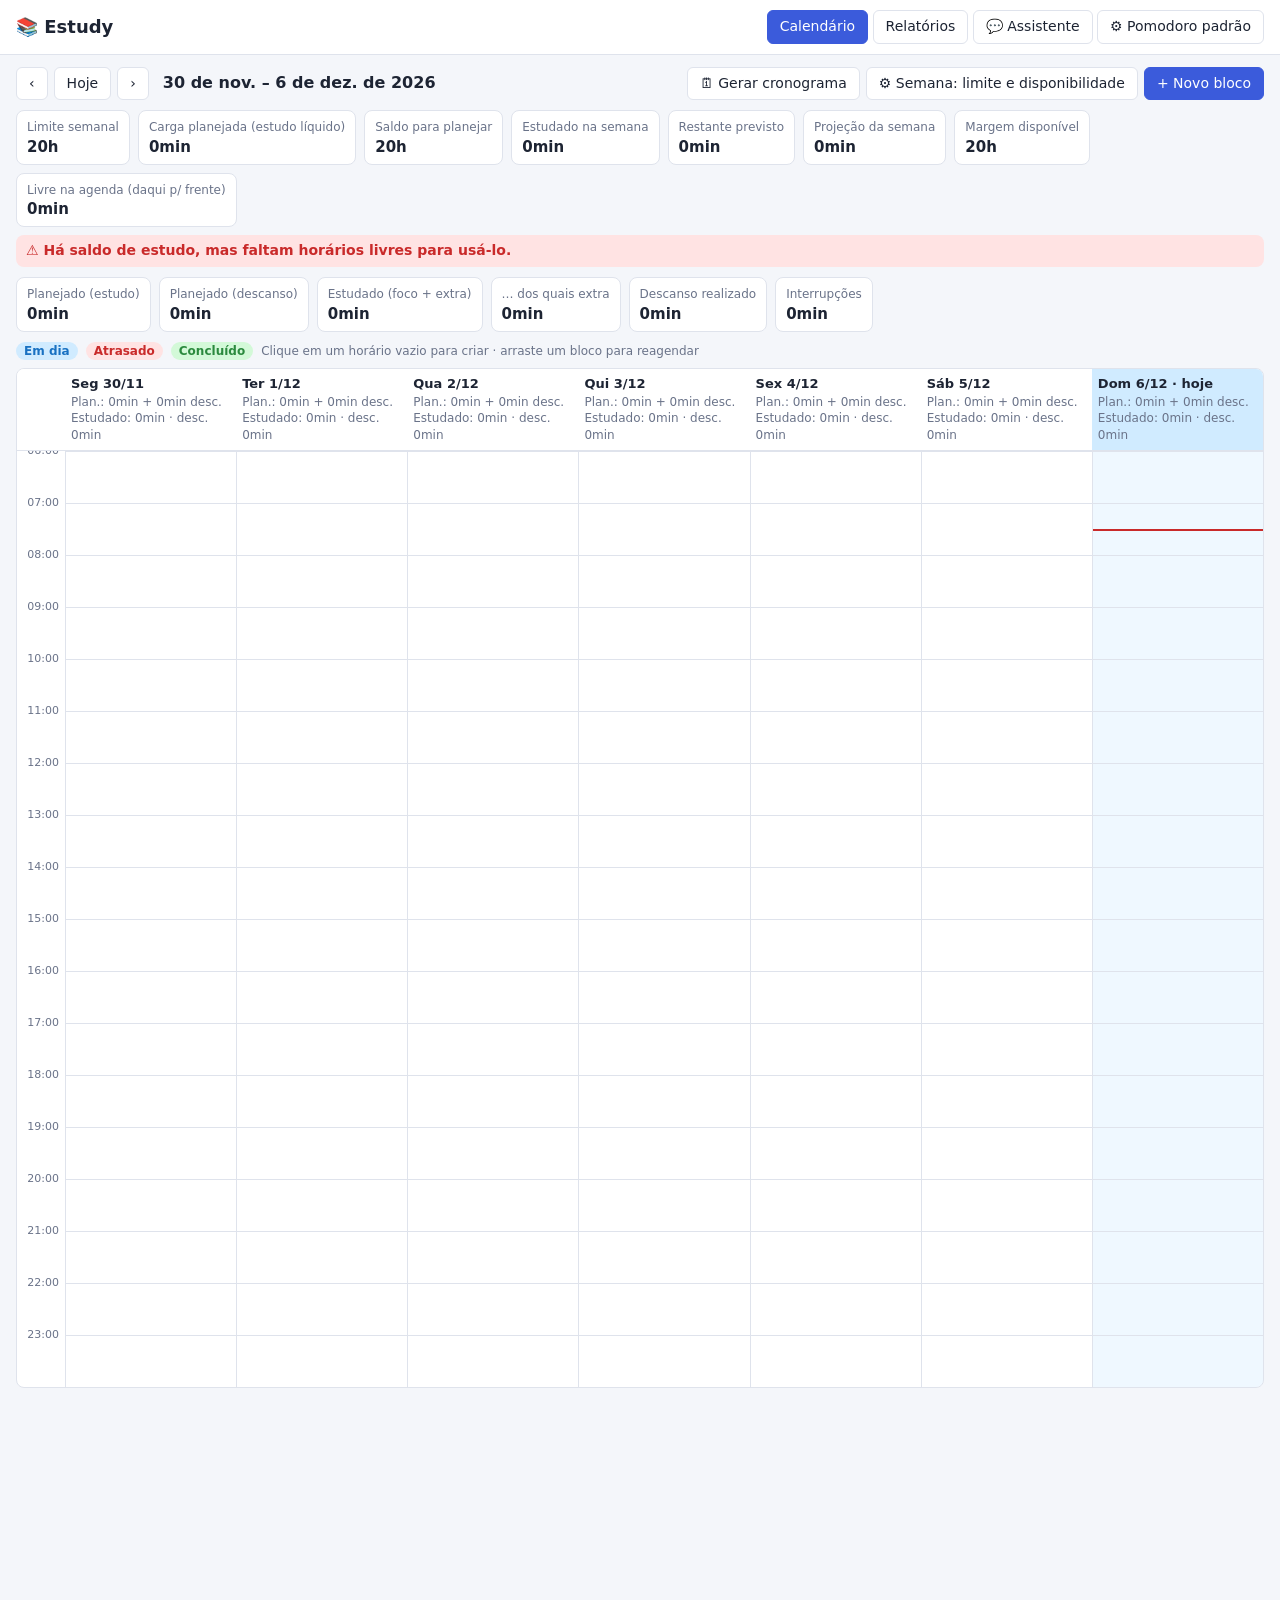
==== commit 62a5ef97: "Publica a versão multi-arquivo: corrige 24:00 e campos PDF/Páginas no Trabalho" ====
--- a/index.html
+++ b/index.html
@@ -4,234 +4,17 @@
   <meta charset="utf-8">
   <meta name="viewport" content="width=device-width, initial-scale=1">
   <title>Estudy – Organização dos Estudos</title>
-  <link rel="icon" href="data:,">
-  <style>
-:root {
-  --bg: #f4f6fa; --surface: #fff; --text: #1d2433; --muted: #5b647a; --line: #dfe3ec; --accent: #3b5bdb; --accent-solid: #3b5bdb; --accent-text: #3b5bdb; --meta: #3d465c;
-  --blue: #14609f; --blue-bg: #d0ebff; --red: #a61e1e; --red-bg: #ffe3e3; --green: #1d6e2e; --green-bg: #d3f9d8;
-  --warn: #e67700; --hour: 52px;
-}
-@media (prefers-color-scheme: dark) {
-  :root { --bg: #14171f; --surface: #1d222d; --text: #e6e9f0; --muted: #a6aec2; --line: #333a4a; --accent: #748ffc; --accent-solid: #4263eb; --accent-text: #b5c4ff; --meta: #c9d0e0;
-    --blue: #74c0fc; --blue-bg: #1c3550; --red: #ffa8a8; --red-bg: #4a2327; --green: #8ce99a; --green-bg: #1f4128; --warn: #ffc078; }
-}
-* { box-sizing: border-box; }
-body { margin: 0; font: 14px/1.4 system-ui, sans-serif; background: var(--bg); color: var(--text); }
-button, input, select, textarea { font: inherit; color: inherit; }
-button { background: var(--surface); border: 1px solid var(--line); border-radius: 6px; padding: 6px 12px; cursor: pointer; }
-button:hover { border-color: var(--accent); }
-button.primary { background: var(--accent-solid); color: #fff; border-color: var(--accent-solid); }
-button.danger { color: var(--red); }
-input, select, textarea { background: var(--surface); border: 1px solid var(--line); border-radius: 6px; padding: 6px 8px; width: 100%; }
-.topbar { display: flex; justify-content: space-between; align-items: center; gap: 12px; flex-wrap: wrap; padding: 10px 16px; background: var(--surface); border-bottom: 1px solid var(--line); }
-.topbar h1 { font-size: 18px; margin: 0; }
-.tab.active { background: var(--accent-solid); color: #fff; border-color: var(--accent-solid); }
-main { padding: 12px 16px 220px; }
-.muted { color: var(--muted); font-size: 12px; }
-.cal-toolbar { display: flex; justify-content: space-between; align-items: center; gap: 8px; flex-wrap: wrap; }
-.cal-nav { display: flex; align-items: center; gap: 6px; }
-.cal-nav h2 { font-size: 16px; margin: 0 8px; }
-.summary { display: flex; gap: 8px; flex-wrap: wrap; margin: 10px 0; }
-.stat { background: var(--surface); border: 1px solid var(--line); border-radius: 8px; padding: 6px 10px; }
-.stat b { display: block; font-size: 15px; }
-.legend { display: flex; gap: 8px; align-items: center; flex-wrap: wrap; margin-bottom: 8px; }
-.chip { border-radius: 10px; padding: 1px 8px; font-size: 12px; font-weight: 600; }
-.st-em_dia { background: var(--blue-bg); color: var(--blue); }
-.st-atrasado { background: var(--red-bg); color: var(--red); }
-.st-concluido { background: var(--green-bg); color: var(--green); }
-
-.calendar { overflow-x: auto; background: var(--surface); border: 1px solid var(--line); border-radius: 8px; }
-.cal-grid { display: grid; grid-template-columns: 48px repeat(7, minmax(120px, 1fr)); min-width: 900px; }
-.cal-head { position: sticky; top: 0; z-index: 3; background: var(--surface); border-bottom: 1px solid var(--line); padding: 6px; font-size: 12px; }
-.cal-head.today { background: var(--blue-bg); }
-.cal-head .dname { font-weight: 700; font-size: 13px; }
-.cal-head .totals { color: var(--muted); }
-.gutter { position: relative; }
-.gutter span { position: absolute; right: 6px; font-size: 11px; color: var(--muted); transform: translateY(-50%); }
-.col { position: relative; border-left: 1px solid var(--line); cursor: cell;
-  background-image: linear-gradient(var(--line) 1px, transparent 1px); background-size: 100% var(--hour); }
-.col.today { background-color: color-mix(in srgb, var(--blue-bg) 35%, transparent); }
-.col.dragover { outline: 2px dashed var(--accent); outline-offset: -2px; }
-.now-line { position: absolute; left: 0; right: 0; height: 2px; background: var(--red); z-index: 2; pointer-events: none; }
-.block { position: absolute; left: 3px; right: 3px; border-radius: 6px; padding: 3px 6px; overflow: hidden; cursor: pointer;
-  border-left: 5px solid; font-size: 12px; z-index: 1; box-shadow: 0 1px 2px rgba(0,0,0,.15); }
-.block.st-em_dia { background: var(--blue-bg); border-color: var(--blue); color: var(--text); }
-.block.st-atrasado { background: var(--red-bg); border-color: var(--red); color: var(--text); }
-.block.st-concluido { background: var(--green-bg); border-color: var(--green); color: var(--text); }
-.block.conflict { outline: 2px solid var(--warn); }
-.block.active { box-shadow: 0 0 0 2px var(--accent); }
-.block b { display: block; white-space: nowrap; overflow: hidden; text-overflow: ellipsis; }
-.block .meta { white-space: nowrap; overflow: hidden; text-overflow: ellipsis; color: var(--meta); }
-.tag { font-weight: 700; font-size: 11px; }
-.tag.run { color: var(--accent-text); }
-.tag.warn { color: var(--warn); }
-
-.filters { display: flex; gap: 10px; flex-wrap: wrap; align-items: end; margin-bottom: 12px; }
-.filters label { display: grid; gap: 2px; font-size: 12px; color: var(--muted); }
-table { width: 100%; border-collapse: collapse; background: var(--surface); border: 1px solid var(--line); }
-th, td { padding: 6px 8px; border-bottom: 1px solid var(--line); text-align: right; white-space: nowrap; }
-th:first-child, td:first-child, td.l, th.l { text-align: left; }
-.table-wrap { overflow-x: auto; margin-bottom: 14px; }
-tr.total td { font-weight: 700; background: var(--bg); }
-tr.sub td { background: var(--bg); font-size: 13px; }
-details.rep-blocks summary { cursor: pointer; color: var(--accent); }
-
-dialog { border: 1px solid var(--line); border-radius: 10px; background: var(--surface); color: var(--text); padding: 16px; width: min(640px, 94vw); max-height: 92vh; overflow: auto; }
-dialog::backdrop { background: rgba(0,0,0,.45); }
-dialog h3 { margin-top: 0; }
-.form-grid { display: grid; grid-template-columns: repeat(auto-fit, minmax(160px, 1fr)); gap: 10px; }
-.form-grid label, .field { display: grid; gap: 2px; font-size: 12px; color: var(--muted); }
-.form-grid .wide { grid-column: 1 / -1; }
-fieldset { border: 1px solid var(--line); border-radius: 8px; margin: 12px 0; padding: 10px; }
-legend { font-size: 12px; color: var(--muted); padding: 0 4px; }
-.preview { background: var(--bg); border-radius: 8px; padding: 8px 10px; margin-top: 10px; }
-.errors { color: var(--red); background: var(--red-bg); border-radius: 6px; padding: 6px 10px; margin: 8px 0; }
-.errors:empty { display: none; }
-.actions { display: flex; gap: 8px; justify-content: flex-end; flex-wrap: wrap; margin-top: 14px; }
-.actions .left { margin-right: auto; display: flex; gap: 8px; flex-wrap: wrap; }
-
-.timer { position: fixed; right: 12px; bottom: 12px; width: min(380px, calc(100vw - 24px)); background: var(--surface); border: 2px solid var(--accent);
-  border-radius: 12px; padding: 12px 14px; box-shadow: 0 6px 24px rgba(0,0,0,.25); z-index: 10; }
-.timer.rest { border-color: var(--green); }
-.timer.extra { border-color: var(--warn); }
-.timer .phase { font-weight: 700; text-transform: uppercase; font-size: 12px; letter-spacing: .05em; }
-.timer .clock { font-size: 44px; font-weight: 700; font-variant-numeric: tabular-nums; line-height: 1.1; }
-.timer .row { display: flex; gap: 6px; flex-wrap: wrap; margin-top: 8px; }
-.timer .info { font-size: 12px; color: var(--muted); display: grid; gap: 1px; margin-top: 6px; }
-.alert-banner { background: var(--warn); color: #000; padding: 10px 16px; font-weight: 700; display: flex; justify-content: space-between; align-items: center; gap: 12px; }
-.alert-banner[hidden] { display: none; }
-
-.stat.bad { border-color: var(--red); background: var(--red-bg); }
-.cap-warn { flex-basis: 100%; background: var(--red-bg); color: var(--red); border-radius: 8px; padding: 6px 10px; font-weight: 600; }
-.form-grid label.check { display: flex; gap: 6px; align-items: center; color: var(--text); }
-.form-grid label.check input { width: auto; }
-
-.chat-drawer { position: fixed; right: 12px; top: 64px; bottom: 12px; width: min(380px, calc(100vw - 24px)); z-index: 9; background: var(--surface);
-  border: 1px solid var(--line); border-radius: 12px; padding: 10px; box-shadow: 0 6px 24px rgba(0,0,0,.2); display: flex; flex-direction: column; }
-.chat-drawer[hidden] { display: none; }
-body.has-timer .chat-drawer { bottom: 292px; }
-@media (min-width: 1100px) { body.chat-open main { margin-right: 404px; } }
-.chat-drawer.chat { height: auto; }
-
-#dlg-schedule { width: min(860px, 96vw); }
-.sched-row { display: grid; grid-template-columns: repeat(auto-fit, minmax(110px, 1fr)); gap: 6px; padding: 8px; border: 1px solid var(--line); border-radius: 8px; margin-bottom: 8px; }
-.sched-row label { display: grid; gap: 2px; font-size: 11px; color: var(--muted); }
-.sched-row .rm { align-self: end; }
-.sched-out table td, .sched-out table th { padding: 4px 6px; }
-.sched-out input[type=date], .sched-out input[type=time] { width: auto; }
-.unplaced { background: var(--red-bg); color: var(--red); border-radius: 8px; padding: 6px 10px; margin: 6px 0; }
-
-.block:focus-visible, button:focus-visible, .tab:focus-visible { outline: 3px solid var(--accent-text); outline-offset: 2px; }
-
-/* ---- Sprint 1: cadastro enxuto, painel limpo, roteiro de teste ---- */
-.topbar nav { display: flex; gap: 6px; flex-wrap: wrap; }
-.topbar h1 small { font-size: 11px; font-weight: 400; margin-left: 6px; }
-.form-grid.g2 { grid-template-columns: 1fr 1fr; }
-@media (max-width: 560px) { .form-grid.g2 { grid-template-columns: 1fr; } }
-.form-grid .wide { grid-column: 1 / -1; }
-.pomo-box { margin-top: 10px; border: 1px solid var(--line); border-radius: 8px; padding: 8px 10px; }
-.pomo-box summary { font-weight: 600; cursor: pointer; }
-.actions.sticky { position: sticky; bottom: -16px; background: var(--surface); padding: 10px 0 4px; margin-top: 14px; border-top: 1px solid var(--line); z-index: 2; }
-details.more { margin: 0 0 8px; }
-details.more summary { cursor: pointer; color: var(--accent-text); font-size: 13px; padding: 2px 0; }
-.stat { min-width: 120px; }
-#banner-silence { margin-left: auto; }
-.chat-drawer.guide { padding: 10px; overflow: auto; display: block; }
-.tg { display: grid; gap: 8px; font-size: 13px; }
-.tg-head { display: flex; justify-content: space-between; align-items: center; gap: 8px; }
-.tg-progress { height: 8px; background: var(--line); border-radius: 6px; overflow: hidden; }
-.tg-bar { height: 100%; background: var(--accent-solid); transition: width .2s; }
-.tg-sum { font-weight: 600; }
-.tg-actions { display: flex; gap: 6px; flex-wrap: wrap; }
-.tg-copied { color: var(--green); min-height: 1.2em; font-weight: 600; }
-.tg-part { border: 1px solid var(--line); border-radius: 8px; padding: 6px 8px; }
-.tg-part > summary { cursor: pointer; font-weight: 600; }
-.tg-item { border-top: 1px dashed var(--line); padding: 8px 0; display: grid; gap: 4px; }
-.tg-item.ok { background: color-mix(in srgb, var(--green-bg) 55%, transparent); }
-.tg-item.fail { background: color-mix(in srgb, var(--red-bg) 55%, transparent); }
-.tg-btns { display: flex; gap: 6px; flex-wrap: wrap; }
-.tg-btns button { padding: 4px 10px; }
-.tg-btns .on-ok { background: var(--green-bg); color: var(--green); border-color: var(--green); font-weight: 700; }
-.tg-btns .on-fail { background: var(--red-bg); color: var(--red); border-color: var(--red); font-weight: 700; }
-.tg-part input, .tg-part textarea, .tg-part select { margin: 4px 0; }
-.tg-note { display: flex; justify-content: space-between; gap: 6px; align-items: flex-start; border-top: 1px dashed var(--line); padding: 4px 0; }
-.chat-drawer.guide[hidden], .chat-drawer[hidden] { display: none !important; }
-
-/* ---- Regra de conflito ---- */
-.block.pending { background: #ffe8cc; border-color: #e8590c; color: var(--text); outline: 2px dashed #e8590c; outline-offset: -2px; }
-.block.pending .meta { color: #5f3b00; }
-.block.pending .tag { color: #a43e00; font-weight: 700; }
-@media (prefers-color-scheme: dark) { .block.pending { background: #4a2d0a; } .block.pending .meta { color: #ffd8a8; } .block.pending .tag { color: #ffc078; } }
-.chip.pend { background: #ffe8cc; color: #a43e00; }
-#dlg-conflict { width: min(520px, 94vw); border: 2px solid #e8590c; }
-.conflict-box h3 { margin: 0 0 8px; }
-.conflict-box p { margin: 6px 0; }
-.conflict-q { font-weight: 700; margin-top: 12px; }
-.conflict-actions { display: grid; gap: 8px; margin-top: 10px; }
-.conflict-actions button { padding: 10px 12px; font-weight: 700; text-align: center; }
-.conflict-actions button:disabled { opacity: .5; cursor: not-allowed; }
-.conflict-why { color: var(--red); font-size: 13px; }
-
-/* ---- Modo foco: cronômetro em tela cheia, resto do app travado ---- */
-body.focus-mode { overflow: hidden; }
-body.focus-mode #timer { position: fixed; inset: 0; width: auto; max-width: none; border: 0; border-radius: 0; z-index: 50; box-shadow: none;
-  display: flex; flex-direction: column; align-items: center; justify-content: center; text-align: center; padding: 24px; background: var(--bg); gap: 6px; }
-body.focus-mode #timer.rest { background: color-mix(in srgb, var(--green-bg) 55%, var(--bg)); }
-body.focus-mode #timer.extra { background: color-mix(in srgb, var(--warn) 16%, var(--bg)); }
-body.focus-mode #timer #t-block { font-size: clamp(16px, 2.4vw, 24px); }
-body.focus-mode #timer .phase { font-size: clamp(16px, 2.6vw, 28px); }
-body.focus-mode #timer .clock { font-size: clamp(80px, 24vw, 260px); line-height: 1; }
-body.focus-mode #timer .row { justify-content: center; margin-top: 18px; gap: 10px; }
-body.focus-mode #timer .row button { font-size: clamp(15px, 1.8vw, 20px); padding: 12px 22px; }
-body.focus-mode #timer .info { align-items: center; font-size: clamp(12px, 1.4vw, 16px); margin-top: 14px; }
-body.focus-mode #timer .t-next { color: var(--muted); font-size: clamp(13px, 1.6vw, 18px); }
-body.focus-mode .alert-banner:not([hidden]) { position: fixed; top: 0; left: 0; right: 0; z-index: 70; }
-.t-bar { width: min(640px, 80vw); height: 10px; background: var(--line); border-radius: 8px; overflow: hidden; margin: 8px auto 0; }
-#t-fill { height: 100%; width: 0; background: var(--accent-solid); transition: width .4s linear; }
-#t-fill.rest { background: var(--green); }
-#t-fill.extra { background: var(--warn); }
-
-</style>
-  <style>
-/* Painel do chat. Usa as variáveis de cor do app (com valores de reserva) e só estiliza .chat. */
-.chat { display: flex; flex-direction: column; gap: 8px; min-height: 0; height: 100%; font-size: 14px; color: var(--text, #1d2433); }
-.chat-head { display: flex; justify-content: space-between; align-items: center; gap: 8px; flex-wrap: wrap; }
-.chat-head button { font-size: 12px; padding: 3px 8px; }
-.chat-head button:disabled { opacity: .5; cursor: default; }
-.chat-banner { background: var(--red-bg, #ffe3e3); color: var(--red, #c92a2a); border-radius: 8px; padding: 8px 10px; font-size: 13px; }
-.chat-banner[hidden] { display: none; }
-.chat-list { flex: 1; min-height: 120px; overflow-y: auto; display: flex; flex-direction: column; gap: 6px; padding: 4px 2px; }
-.chat-msg { max-width: 92%; padding: 6px 10px; border-radius: 10px; line-height: 1.4; overflow-wrap: anywhere; }
-.chat-user { align-self: flex-end; background: var(--accent-solid, #3b5bdb); color: #fff; }
-.chat-assistant { align-self: flex-start; background: var(--surface, #fff); border: 1px solid var(--line, #dfe3ec); }
-.chat-system { align-self: flex-start; background: var(--bg, #f4f6fa); border: 1px dashed var(--line, #dfe3ec); color: var(--muted, #6a7389); font-size: 13px; }
-.chat-card { align-self: stretch; background: var(--surface, #fff); border: 1px solid var(--accent, #3b5bdb); border-radius: 10px; padding: 8px 10px; }
-.chat-card.done { opacity: .6; border-color: var(--line, #dfe3ec); }
-.chat-card p { margin: 6px 0; }
-.chat-card-title { font-weight: 700; font-size: 13px; margin-bottom: 4px; }
-.chat-card ul { margin: 4px 0; padding-left: 18px; }
-.chat-warn { color: var(--warn, #e67700); }
-.chat-conf { color: var(--red, #c92a2a); }
-.chat-cap, .chat-info { color: var(--muted, #6a7389); font-size: 12px; }
-.chat-day { font-size: 13px; margin: 2px 0; }
-.chat-actions { display: flex; gap: 6px; flex-wrap: wrap; margin-top: 6px; }
-.chat-actions button:disabled { opacity: .5; cursor: default; }
-.chat-form { display: flex; gap: 6px; align-items: flex-end; }
-.chat-input { flex: 1; resize: vertical; min-height: 40px; max-height: 140px; }
-.chat-form button { align-self: stretch; }
-
-</style>
+  <link rel="stylesheet" href="css/styles.css">
+  <link rel="stylesheet" href="css/chat.css">
 </head>
 <body>
   <header class="topbar">
-    <h1>📚 Estudy <small id="app-version" class="muted"></small></h1>
+    <h1>📚 Estudy</h1>
     <nav>
       <button data-view="calendar" class="tab active">Calendário</button>
       <button data-view="reports" class="tab">Relatórios</button>
-      <button data-view="weekly" class="tab" id="tab-weekly">Relatório semanal</button>
       <button id="btn-chat" class="tab">💬 Assistente</button>
-      <button id="btn-guide" class="tab">🧪 Roteiro de teste</button>
-      <button id="btn-settings" class="tab">⚙ Configurações</button>
+      <button id="btn-settings" class="tab">⚙ Pomodoro padrão</button>
     </nav>
   </header>
 
@@ -249,21 +32,12 @@
         <div class="cal-nav"><button id="gen-schedule">🗓 Gerar cronograma</button><button id="week-config">⚙ Semana: limite e disponibilidade</button><button id="new-block" class="primary">+ Novo bloco</button></div>
       </div>
       <div id="capacity" class="summary capacity"></div>
-      <details class="more"><summary>Mais números da semana</summary>
-        <div id="capacity-more" class="summary"></div>
-        <div id="week-summary" class="summary"></div>
-      </details>
+      <div id="week-summary" class="summary"></div>
       <div class="legend">
         <span class="chip st-em_dia">Em dia</span><span class="chip st-atrasado">Atrasado</span><span class="chip st-concluido">Concluído</span>
         <span class="muted">Clique em um horário vazio para criar · arraste um bloco para reagendar</span>
       </div>
       <div id="calendar" class="calendar"></div>
-    </section>
-
-    <section id="view-weekly" hidden>
-      <div class="filters"><label>Semana <select id="w-week"></select></label><button type="button" id="w-refresh">Atualizar relatório</button>
-        <span class="muted" id="w-meta"></span></div>
-      <div id="weekly"></div>
     </section>
 
     <section id="view-reports" hidden>
@@ -281,3288 +55,19 @@
   </main>
 
   <aside id="chat-drawer" class="chat-drawer" hidden></aside>
-  <aside id="guide-drawer" class="chat-drawer guide" hidden aria-label="Roteiro de teste"></aside>
   <aside id="timer" class="timer" hidden></aside>
 
   <dialog id="dlg-block"></dialog>
   <dialog id="dlg-settings"></dialog>
   <dialog id="dlg-week"></dialog>
   <dialog id="dlg-schedule"></dialog>
-  <dialog id="dlg-pick"></dialog>
-  <dialog id="dlg-conflict"></dialog>
 
-  <script>
-/* Regras de negócio do MVP-ESTUDY (sem acesso a DOM ou storage, para ser testável em Node). */
-(function (root, factory) {
-  if (typeof module === 'object' && module.exports) module.exports = factory();
-  else root.Core = factory();
-})(typeof self !== 'undefined' ? self : this, function () {
-  const MIN = 60000;
-  const DEFAULT_CONFIG = { focusMin: 25, shortMin: 5, longEvery: 4, longMin: 15 };
-
-  /* ---------- datas e horas ---------- */
-  const pad = (n) => String(n).padStart(2, '0');
-  const isoDate = (d) => `${d.getFullYear()}-${pad(d.getMonth() + 1)}-${pad(d.getDate())}`;
-  const parseDate = (s) => { const [y, m, d] = s.split('-').map(Number); return new Date(y, m - 1, d); };
-  /** Data real no formato YYYY-MM-DD (rejeita 2026-02-31) e hora real HH:MM (rejeita 12:75). */
-  const okDate = (s) => typeof s === 'string' && /^\d{4}-\d{2}-\d{2}$/.test(s) && isoDate(parseDate(s)) === s;
-  const okTime = (s) => typeof s === 'string' && /^([01]\d|2[0-3]):[0-5]\d$/.test(s);
-  const toMin = (hhmm) => { const [h, m] = hhmm.split(':').map(Number); return h * 60 + m; };
-  const fromMin = (min) => `${pad(Math.floor(min / 60))}:${pad(min % 60)}`;
-  const addDays = (d, n) => { const r = new Date(d); r.setDate(r.getDate() + n); return r; };
-  function mondayOf(d) {
-    const r = new Date(d.getFullYear(), d.getMonth(), d.getDate());
-    r.setDate(r.getDate() - ((r.getDay() + 6) % 7));
-    return r;
-  }
-  /** Data/hora local a partir de 'YYYY-MM-DD' + minutos desde 00:00 (aceita 1440 = meia-noite seguinte). */
-  const atMinutes = (dateStr, min) => { const d = parseDate(dateStr); d.setMinutes(min); return d; };
-
-  function fmtDur(ms) {
-    const totalMin = Math.round(ms / MIN);
-    if (totalMin < 60) return `${totalMin}min`;
-    const h = Math.floor(totalMin / 60), m = totalMin % 60;
-    return m ? `${h}h ${pad(m)}min` : `${h}h`;
-  }
-  function fmtClock(ms) {
-    const s = Math.max(0, Math.floor(ms / 1000));
-    const h = Math.floor(s / 3600), m = Math.floor((s % 3600) / 60), sec = s % 60;
-    return h ? `${h}:${pad(m)}:${pad(sec)}` : `${pad(m)}:${pad(sec)}`;
-  }
-
-  /* ---------- configuração do pomodoro ---------- */
-  function validateConfig(c) {
-    const errors = [];
-    const chk = (v, label) => { if (!Number.isInteger(v) || v < 1) errors.push(`${label}: informe um número inteiro maior que zero.`); };
-    chk(c.focusMin, 'Duração do pomodoro');
-    chk(c.shortMin, 'Pausa curta');
-    chk(c.longEvery, 'Pomodoros até a pausa longa');
-    chk(c.longMin, 'Pausa longa');
-    return errors;
-  }
-
-  /* ---------- planejamento por pomodoros ---------- */
-  /** Pausa após o pomodoro i (1-based): longa a cada `longEvery`, curta nos demais; nenhuma após o último. */
-  function breaksFor(estimated, cfg) {
-    const out = [];
-    for (let i = 1; i < estimated; i++) out.push(i % cfg.longEvery === 0 ? 'long' : 'short');
-    return out;
-  }
-  function planBlock(estimated, cfg) {
-    const breaks = breaksFor(estimated, cfg);
-    const studyMin = estimated * cfg.focusMin;
-    const restMin = breaks.reduce((s, b) => s + (b === 'long' ? cfg.longMin : cfg.shortMin), 0);
-    return { studyMin, restMin, totalMin: studyMin + restMin, breaks };
-  }
-  function blockSpan(block) {
-    const p = planBlock(block.estimated, block.config);
-    const startMin = toMin(block.start);
-    return { ...p, startMin, endMin: startMin + p.totalMin };
-  }
-  /** Horário de início + duração total; avisa quando passa da meia-noite. */
-  function validateBlockPlan(b) {
-    const errors = [];
-    if (!b.subject || !b.subject.trim()) errors.push('Informe a matéria.');
-    if (!b.title || !b.title.trim()) errors.push('Informe o assunto ou título.');
-    if (!okDate(b.date)) errors.push('Informe um dia válido para o estudo.');
-    if (!okTime(b.start)) errors.push('Informe um horário de início válido (HH:MM).');
-    if (!Number.isInteger(b.estimated) || b.estimated < 1) errors.push('A estimativa deve ser um número inteiro de pomodoros (mínimo 1).');
-    errors.push(...validateConfig(b.config));
-    if (!errors.length && blockSpan(b).endMin > 1440) errors.push('O bloco ultrapassa a meia-noite; ajuste o horário ou a quantidade de pomodoros.');
-    return errors;
-  }
-
-  /* ---------- situação do bloco ---------- */
-  function blockStatus(block, now) {
-    if (block.completed) return 'concluido';
-    const end = atMinutes(block.date, blockSpan(block).endMin);
-    return now.getTime() > end.getTime() ? 'atrasado' : 'em_dia';
-  }
-  const STATUS_LABEL = { concluido: 'Concluído', atrasado: 'Atrasado', em_dia: 'Em dia' };
-
-  /* ---------- resultados (questões e acertos) ---------- */
-  /** Converte entrada de formulário: vazio => null (não preenchido); 0 é um valor válido. */
-  function parseCount(raw) {
-    if (raw === null || raw === undefined || (typeof raw === 'string' && raw.trim() === '')) return { value: null };
-    if (typeof raw === 'number') return Number.isInteger(raw) && raw >= 0 ? { value: raw } : { error: true };
-    return /^\d+$/.test(raw.trim()) ? { value: Number(raw.trim()) } : { error: true };
-  }
-  function validateResult(rawQuestions, rawHits) {
-    const errors = [];
-    const q = parseCount(rawQuestions), h = parseCount(rawHits);
-    if (q.error) errors.push('Questões respondidas: use apenas números inteiros não negativos.');
-    if (h.error) errors.push('Acertos: use apenas números inteiros não negativos.');
-    if (!errors.length) {
-      if (h.value !== null && q.value === null) errors.push('Informe as questões respondidas antes dos acertos.');
-      else if (h.value !== null && h.value > q.value) errors.push('Os acertos não podem superar as questões respondidas.');
-    }
-    return { errors, questions: q.value ?? null, hits: h.value ?? null };
-  }
-  function accuracy(block) {
-    const q = block.questions, h = block.hits;
-    if (q === null || q === undefined || q === 0) return { kind: 'none', label: 'Sem questões registradas' };
-    if (h === null || h === undefined) return { kind: 'pending', label: 'Resultado pendente' };
-    const rate = (h * 100) / q;
-    return { kind: 'value', rate, errors: q - h, label: `${rate.toFixed(1).replace('.', ',')}%` };
-  }
-
-  /* ---------- totais de tempo realizado ---------- */
-  const zeroTotals = () => ({ focusMs: 0, extraMs: 0, restMs: 0, interruptMs: 0, studyMs: 0 });
-  function totalsOfSegments(segments) {
-    const t = zeroTotals();
-    for (const s of segments) {
-      if (s.type === 'focus') t.focusMs += s.ms;
-      else if (s.type === 'extra') t.extraMs += s.ms;
-      else if (s.type === 'rest') t.restMs += s.ms;
-      else if (s.type === 'interruption') t.interruptMs += s.ms;
-    }
-    t.studyMs = t.focusMs + t.extraMs;
-    return t;
-  }
-  function addTotals(a, b) {
-    return { focusMs: a.focusMs + b.focusMs, extraMs: a.extraMs + b.extraMs, restMs: a.restMs + b.restMs,
-      interruptMs: a.interruptMs + b.interruptMs, studyMs: a.studyMs + b.studyMs };
-  }
-  function sessionsTotals(sessions) {
-    return (sessions || []).reduce((acc, s) => addTotals(acc, s.totals), zeroTotals());
-  }
-  function sessionsPomodoros(sessions) {
-    let complete = 0, partial = 0;
-    for (const s of sessions || []) { complete += s.completedPomodoros; partial += s.partialCycles; }
-    return { complete, partial };
-  }
-
-  /* ---------- cronômetro (máquina de estados baseada em timestamps) ----------
-   * phase: focus | extra | short | long.  state: running | paused | awaiting.
-   * 'awaiting' = pausa terminou e o próximo foco só começa por ação do usuário (nada é contado).
-   * O tempo decorrido é sempre derivado de Date.now(), então aba em segundo plano ou reload não alteram a contagem. */
-  const isBreak = (p) => p === 'short' || p === 'long';
-
-  function startSession(blockId, cfg, nowMs, id) {
-    return {
-      id: id || `s${nowMs}`, blockId, cfg: { ...cfg }, startedAt: nowMs,
-      phase: 'focus', state: 'running', phaseMs: 0, since: nowMs, pausedSince: null,
-      pomo: 1, completed: 0, lastBreakAt: 0, segments: [],
-      cycles: [{ n: 1, focusMs: 0, extraMs: 0, complete: false }],
-      alert: null, alertSeq: 0, alertAck: 0,
-    };
-  }
-  function elapsed(s, nowMs) { return s.phaseMs + (s.state === 'running' ? Math.max(0, nowMs - s.since) : 0); }
-  const phaseDuration = (s) => (s.phase === 'focus' ? s.cfg.focusMin : s.phase === 'short' ? s.cfg.shortMin : s.cfg.longMin) * MIN;
-  const curCycle = (s) => s.cycles[s.cycles.length - 1];
-  function raise(s, type) { s.alertSeq += 1; s.alert = type; }
-  function pushSeg(s, type, ms, pomodoro) { if (ms > 0) s.segments.push({ type, ms, pomodoro }); }
-
-  /** Aplica as transições automáticas (foco -> tempo extra, fim de pausa -> aguardando). Retorna true se mudou. */
-  function advance(s, nowMs) {
-    if (s.state !== 'running') return false;
-    let changed = false;
-    if (s.phase === 'focus') {
-      const f = s.cfg.focusMin * MIN;
-      if (elapsed(s, nowMs) >= f) {
-        const crossAt = s.since + (f - s.phaseMs);
-        pushSeg(s, 'focus', f, s.pomo);
-        const c = curCycle(s); c.focusMs = f; c.complete = true;
-        s.completed += 1;
-        s.phase = 'extra'; s.phaseMs = 0; s.since = crossAt;
-        raise(s, 'focus_end');
-        changed = true;
-      }
-    } else if (isBreak(s.phase)) {
-      const d = phaseDuration(s);
-      if (elapsed(s, nowMs) >= d) {
-        pushSeg(s, 'rest', d, s.pomo);
-        s.state = 'awaiting'; s.phaseMs = 0; s.since = null;
-        raise(s, 'break_end');
-        changed = true;
-      }
-    }
-    return changed;
-  }
-
-  /** Fecha o período corrente gravando o segmento; não altera a fase. */
-  function closePhase(s, nowMs) {
-    const el = elapsed(s, nowMs);
-    if (s.phase === 'focus') {
-      pushSeg(s, 'focus', el, s.pomo);
-      const c = curCycle(s); c.focusMs = el; // < foco configurado => ciclo parcial
-    } else if (s.phase === 'extra') {
-      pushSeg(s, 'extra', el, s.pomo);
-      curCycle(s).extraMs += el;
-    } else if (s.state !== 'awaiting') {
-      pushSeg(s, 'rest', Math.min(el, phaseDuration(s)), s.pomo);
-    }
-    s.phaseMs = 0; s.since = null;
-  }
-  function settleInterruption(s, nowMs) {
-    if (s.state === 'paused' && s.pausedSince != null && (s.phase === 'focus' || s.phase === 'extra')) {
-      pushSeg(s, 'interruption', Math.max(0, nowMs - s.pausedSince), s.pomo);
-    }
-    s.pausedSince = null;
-  }
-
-  function pause(s, nowMs) {
-    advance(s, nowMs);
-    if (s.state !== 'running') return s;
-    s.phaseMs = elapsed(s, nowMs); s.since = null; s.state = 'paused'; s.pausedSince = nowMs;
-    return s;
-  }
-  function resume(s, nowMs) {
-    if (s.state !== 'paused') return s;
-    settleInterruption(s, nowMs);
-    s.state = 'running'; s.since = nowMs;
-    return s;
-  }
-  function nextBreakKind(s) {
-    return s.completed > 0 && s.completed % s.cfg.longEvery === 0 && s.lastBreakAt !== s.completed ? 'long' : 'short';
-  }
-  function canStartBreak(s) { return !isBreak(s.phase) && (s.state === 'running' || s.state === 'paused'); }
-  function startBreak(s, nowMs) {
-    advance(s, nowMs);
-    if (!canStartBreak(s)) return s;
-    settleInterruption(s, nowMs);
-    if (s.state === 'paused') { s.state = 'running'; s.since = nowMs; } // phaseMs já guarda o acumulado
-    closePhase(s, nowMs);
-    const kind = nextBreakKind(s);
-    s.lastBreakAt = s.completed;
-    s.phase = kind; s.phaseMs = 0; s.since = nowMs; s.state = 'running';
-    return s;
-  }
-  /** Inicia (ou retoma após pausa) um novo período de foco, sempre por ação do usuário. */
-  function startFocus(s, nowMs) {
-    advance(s, nowMs);
-    if (!isBreak(s.phase)) return s;
-    if (s.state === 'paused') { s.state = 'running'; s.since = nowMs; }
-    closePhase(s, nowMs);
-    s.pomo += 1;
-    s.cycles.push({ n: s.pomo, focusMs: 0, extraMs: 0, complete: false });
-    s.phase = 'focus'; s.phaseMs = 0; s.since = nowMs; s.state = 'running';
-    return s;
-  }
-  /** Encerra e devolve o registro da sessão a ser salvo no bloco. */
-  function finishSession(s, nowMs) {
-    advance(s, nowMs);
-    settleInterruption(s, nowMs);
-    closePhase(s, nowMs);
-    const cycles = s.cycles.filter((c) => c.focusMs > 0);
-    return {
-      id: s.id, startedAt: s.startedAt, endedAt: nowMs, cfg: s.cfg,
-      segments: s.segments, cycles,
-      totals: totalsOfSegments(s.segments),
-      completedPomodoros: cycles.filter((c) => c.complete).length,
-      partialCycles: cycles.filter((c) => !c.complete).length,
-    };
-  }
-  /** Totais da sessão em andamento, incluindo o período aberto (sem alterar a sessão). */
-  function liveTotals(s, nowMs) {
-    const t = totalsOfSegments(s.segments);
-    const el = elapsed(s, nowMs);
-    if (s.phase === 'focus') t.focusMs += Math.min(el, s.cfg.focusMin * MIN);
-    else if (s.phase === 'extra') t.extraMs += el;
-    else if (s.state !== 'awaiting') t.restMs += Math.min(el, phaseDuration(s));
-    if (s.state === 'paused' && s.pausedSince != null && (s.phase === 'focus' || s.phase === 'extra')) {
-      t.interruptMs += Math.max(0, nowMs - s.pausedSince);
-    }
-    t.studyMs = t.focusMs + t.extraMs;
-    return t;
-  }
-
-  /* ---------- sobreposições e invasão por tempo extra ---------- */
-  /** Retorna { [blockId]: [mensagens] }. Usa o término real (último estudo do dia) quando ultrapassa o previsto. */
-  function findConflicts(blocks, session, nowMs) {
-    const out = {};
-    const add = (id, msg) => { (out[id] = out[id] || []).push(msg); };
-    const byDay = {};
-    for (const b of blocks) (byDay[b.date] = byDay[b.date] || []).push(b);
-    for (const day of Object.keys(byDay)) {
-      const list = byDay[day].map((b) => {
-        const sp = blockSpan(b);
-        let realEnd = sp.endMin;
-        const ends = (b.sessions || []).map((x) => x.endedAt);
-        if (session && session.blockId === b.id) ends.push(nowMs);
-        for (const e of ends) {
-          const d = new Date(e);
-          if (isoDate(d) === day) realEnd = Math.max(realEnd, d.getHours() * 60 + d.getMinutes());
-        }
-        return { b, start: sp.startMin, end: sp.endMin, realEnd };
-      });
-      for (let i = 0; i < list.length; i++) {
-        for (let j = i + 1; j < list.length; j++) {
-          const a = list[i], c = list[j];
-          if (a.start < c.end && c.start < a.end) {
-            add(a.b.id, `Sobrepõe "${c.b.title}" (${fromMin(c.start)}–${fromMin(c.end)})`);
-            add(c.b.id, `Sobrepõe "${a.b.title}" (${fromMin(a.start)}–${fromMin(a.end)})`);
-          }
-        }
-      }
-      for (const a of list) {
-        if (a.realEnd <= a.end) continue;
-        for (const c of list) {
-          if (c === a || c.start < a.end || c.start >= a.realEnd) continue;
-          add(a.b.id, `O estudo real (até ${fromMin(a.realEnd)}) invadiu o início de "${c.b.title}" (${fromMin(c.start)})`);
-          add(c.b.id, `Início invadido pelo estudo de "${a.b.title}"`);
-        }
-      }
-    }
-    return out;
-  }
-
-  /* ---------- relatórios ---------- */
-  function blockRealized(block, session, nowMs) {
-    let t = sessionsTotals(block.sessions);
-    if (session && session.blockId === block.id) t = addTotals(t, liveTotals(session, nowMs));
-    return t;
-  }
-  /**
-   * Consolida blocos por matéria (ou semana). Taxa geral = soma dos acertos / soma das questões
-   * dos blocos com resultado preenchido (nunca a média das taxas).
-   */
-  function consolidate(blocks, opts, now, session) {
-    const { subject = '', from = '', to = '', groupBy = 'subject' } = opts || {};
-    const nowMs = now.getTime();
-    const sel = blocks.filter((b) => (!subject || b.subject === subject) && (!from || b.date >= from) && (!to || b.date <= to));
-    const mk = (key) => ({
-      key, blocks: [], plannedStudyMin: 0, plannedRestMin: 0, plannedTotalMin: 0,
-      totals: zeroTotals(), pomodoros: { complete: 0, partial: 0 },
-      questions: 0, questionsWithResult: 0, hits: 0, errors: 0, pendingResults: 0,
-      status: { concluido: 0, atrasado: 0, em_dia: 0 }, overrun: 0,
-    });
-    const groups = new Map();
-    const total = mk('Total');
-    const feed = (g, b) => {
-      const sp = blockSpan(b), real = blockRealized(b, session, nowMs), pom = sessionsPomodoros(b.sessions);
-      g.blocks.push(b);
-      g.plannedStudyMin += sp.studyMin; g.plannedRestMin += sp.restMin; g.plannedTotalMin += sp.totalMin;
-      g.totals = addTotals(g.totals, real);
-      g.pomodoros.complete += pom.complete; g.pomodoros.partial += pom.partial;
-      g.status[blockStatus(b, now)] += 1;
-      if (real.studyMs > sp.studyMin * MIN) g.overrun += 1;
-      const acc = accuracy(b);
-      if (acc.kind === 'value') { g.questions += b.questions; g.questionsWithResult += b.questions; g.hits += b.hits; g.errors += acc.errors; }
-      else if (acc.kind === 'pending') { g.questions += b.questions; g.pendingResults += 1; }
-    };
-    for (const b of sel) {
-      const key = groupBy === 'week' ? isoDate(mondayOf(parseDate(b.date))) : b.subject;
-      if (!groups.has(key)) groups.set(key, mk(key));
-      feed(groups.get(key), b); feed(total, b);
-    }
-    const fin = (g) => { g.rate = g.questionsWithResult > 0 ? (g.hits * 100) / g.questionsWithResult : null; return g; };
-    const rows = [...groups.values()].map(fin).sort((a, b) => (a.key < b.key ? -1 : 1));
-    return { rows, total: fin(total), blocks: sel };
-  }
-
-  return {
-    MIN, DEFAULT_CONFIG, pad, isoDate, parseDate, okDate, okTime, toMin, fromMin, addDays, mondayOf, atMinutes, fmtDur, fmtClock,
-    validateConfig, breaksFor, planBlock, blockSpan, validateBlockPlan, blockStatus, STATUS_LABEL,
-    parseCount, validateResult, accuracy, totalsOfSegments, addTotals, sessionsTotals, sessionsPomodoros, zeroTotals,
-    startSession, elapsed, advance, pause, resume, startBreak, startFocus, finishSession, liveTotals,
-    canStartBreak, nextBreakKind, isBreak, phaseDuration, findConflicts, blockRealized, consolidate,
-  };
-});
-
-</script>
-  <script>
-/* Alarme do cronômetro: som forte e repetido (tipo despertador), notificação do sistema e título piscando.
- * Pensado para você perceber o fim do pomodoro mesmo com fone baixo, com outra aba aberta ou ouvindo outra coisa.
- * O som é agendado de uma vez na linha do tempo do Web Audio (não depende de timers, que o navegador atrasa em aba escondida). */
-(function (root, factory) {
-  if (typeof module === 'object' && module.exports) module.exports = factory(null);
-  else root.Alarm = factory(root);
-})(typeof self !== 'undefined' ? self : this, function (win) {
-  const DEFAULT_SECONDS = 300, MAX_SECONDS = 300; // padrão: toca até você silenciar (máx. 5 min)
-  let ctx = null, master = null, nodes = [], stopTimer = null, flashTimer = null, originalTitle = null, active = null;
-
-  /** Cria/retoma o áudio. Precisa de um gesto do usuário (clique) pela regra dos navegadores. */
-  function unlock() {
-    if (!win) return false;
-    try {
-      ctx = ctx || new (win.AudioContext || win.webkitAudioContext)();
-      if (ctx.state === 'suspended') ctx.resume();
-      return ctx.state !== 'closed';
-    } catch (e) { return false; }
-  }
-  const isReady = () => !!ctx && ctx.state === 'running';
-
-  /**
-   * Toca o alarme por `seconds` (0 = só uma vez). kind: 'focus_end' (bip-bip-bip-bip agudo e insistente)
-   * ou 'break_end' (dó-mi-sol ascendente). Um único oscilador com volume e nota automatizados na linha do tempo do áudio:
-   * leve mesmo para 5 minutos e não depende de timers. Devolve false se o navegador bloqueou o áudio.
-   */
-  function play(kind, seconds) {
-    if (!unlock() || !ctx) return false;
-    stop();
-    const dur = Math.min(MAX_SECONDS, Math.max(0, seconds === undefined ? DEFAULT_SECONDS : seconds));
-    const spec = kind === 'focus_end'
-      ? { type: 'square', freqs: [1175, 1175, 1175, 1175], len: 0.14, gap: 0.09, gain: 0.55, period: 1.6 }
-      : { type: 'triangle', freqs: [659, 880, 1175], len: 0.28, gap: 0.07, gain: 0.7, period: 2.2 };
-    master = ctx.createGain(); master.gain.value = 0.95;
-    const comp = ctx.createDynamicsCompressor(); // evita estourar e deixa o som mais "cheio"
-    const osc = ctx.createOscillator(), g = ctx.createGain();
-    osc.type = spec.type; g.gain.value = 0.0001;
-    osc.connect(g); g.connect(master); master.connect(comp); comp.connect(ctx.destination);
-    nodes.push(osc, g, master, comp);
-    const t0 = ctx.currentTime + 0.05, cycles = Math.max(1, Math.ceil(dur / spec.period));
-    for (let c = 0; c < cycles; c++) {
-      spec.freqs.forEach((f, i) => {
-        const t = t0 + c * spec.period + i * (spec.len + spec.gap);
-        osc.frequency.setValueAtTime(f, t);
-        g.gain.setValueAtTime(0.0001, t);
-        g.gain.linearRampToValueAtTime(spec.gain, t + 0.01);
-        g.gain.setValueAtTime(spec.gain, t + spec.len - 0.03);
-        g.gain.linearRampToValueAtTime(0.0001, t + spec.len);
-      });
-    }
-    const total = cycles * spec.period;
-    osc.start(t0); osc.stop(t0 + total + 0.1);
-    active = { kind, until: Date.now() + Math.max(total, 2) * 1000 };
-    stopTimer = setTimeout(() => { active = null; }, Math.max(total, 2) * 1000 + 300);
-    return true;
-  }
-  /** Silencia agora. */
-  function stop() {
-    if (stopTimer) { clearTimeout(stopTimer); stopTimer = null; }
-    nodes.forEach((n) => { try { if (n.stop) n.stop(); n.disconnect(); } catch (e) { /* já parado */ } });
-    nodes = []; master = null; active = null;
-  }
-  const isPlaying = () => !!active && Date.now() < active.until;
-
-  /* ---------- notificação do sistema ---------- */
-  const supported = () => !!win && 'Notification' in win;
-  const permission = () => (supported() ? win.Notification.permission : 'unsupported');
-  /** Pede permissão (precisa ser chamado a partir de um clique). */
-  function requestPermission() {
-    if (!supported()) return Promise.resolve('unsupported');
-    try {
-      const r = win.Notification.requestPermission();
-      return r && r.then ? r : Promise.resolve(win.Notification.permission);
-    } catch (e) { return Promise.resolve(win.Notification.permission); }
-  }
-  /** Mostra a notificação no canto da tela. Fica até você clicar (requireInteraction). */
-  function notify(title, body) {
-    if (!supported() || win.Notification.permission !== 'granted') return false;
-    try {
-      const n = new win.Notification(title, { body, tag: 'estudy-alerta', renotify: true, requireInteraction: true, silent: true });
-      n.onclick = () => { try { win.focus(); n.close(); } catch (e) { /* ignora */ } };
-      if (win.navigator && win.navigator.vibrate) win.navigator.vibrate([300, 150, 300, 150, 300]);
-      return true;
-    } catch (e) { return false; }
-  }
-
-  /* ---------- título da aba piscando (aparece na barra de abas mesmo sem som) ---------- */
-  function flashTitle(text) {
-    if (!win || !win.document) return;
-    stopFlash();
-    originalTitle = win.document.title.replace(/^⏰ .*? \| /, '');
-    let on = false;
-    flashTimer = setInterval(() => { on = !on; win.document.title = on ? `⏰ ${text} | ${originalTitle}` : originalTitle; }, 900);
-  }
-  function stopFlash() {
-    if (flashTimer) { clearInterval(flashTimer); flashTimer = null; }
-    if (win && win.document && originalTitle !== null) { win.document.title = originalTitle; originalTitle = null; }
-  }
-  const isFlashing = () => !!flashTimer;
-
-  return { DEFAULT_SECONDS, MAX_SECONDS, unlock, isReady, play, stop, isPlaying, supported, permission, requestPermission, notify, flashTitle, stopFlash, isFlashing };
-});
-
-</script>
-  <script>
-/* Roteiro de teste dentro do app: marcar ✅/❌ item a item, anotar, e copiar o feedback pronto para o WhatsApp.
- * Os resultados ficam no navegador (localStorage), separados dos dados de estudo. */
-(function (root, factory) {
-  if (typeof module === 'object' && module.exports) module.exports = factory();
-  else root.TestGuide = factory();
-})(typeof self !== 'undefined' ? self : this, function () {
-  const KEY = 'estudy.teste.v1';
-
-  /** Roteiro (sem o chat). Cada item: id, o que fazer e o que deve acontecer. */
-  const PARTS = [
-    { id: '1', title: 'Planejar a semana', items: [
-      ['1.1', 'Clique num horário vazio de amanhã.', 'Abre o cadastro já com dia e hora.'],
-      ['1.2', 'Crie "Redes · Camada de enlace" com 3 pomodoros (foco 50, pausa curta 10).', 'Prévia: estudo 2h30, descanso 20min, reservado 2h50 e o horário de término.'],
-      ['1.3', 'Salve o bloco.', 'Aparece azul com o texto "Em dia".'],
-      ['1.4', 'Arraste o bloco para outro dia/horário livre.', 'Move; o horário vai de 15 em 15 min.'],
-      ['1.5', 'Crie outro bloco que comece NO MEIO do foco do primeiro.', 'Pop-up "Esse horário já está reservado". O bloco novo fica LARANJA com ⚠ (pendente) e não confirma. O primeiro não muda.'],
-      ['1.6', 'Crie outro bloco que comece DENTRO DE UMA PAUSA do primeiro.', 'Pop-up "Opa! Essa pausa já tem dono ☕" com o horário e o tipo da pausa e o nome do bloco.'],
-      ['1.7', 'No pop-up, clique "MOVER PARA DEPOIS DE …".', 'O bloco novo começa exatamente quando o outro termina, volta à cor normal e o alerta some.'],
-      ['1.8', 'Provoque o conflito de novo e clique "ESCOLHER OUTRO HORÁRIO".', 'Abre o ajuste com tudo que você já preencheu; salvando num horário livre, confirma.'],
-      ['1.9', 'Provoque o conflito e feche o pop-up (Esc) sem escolher.', 'O bloco continua laranja (pendente). Clicar nele reabre o pop-up.'],
-      ['1.10', 'Crie um bloco que começa no minuto exato em que outro termina.', 'NÃO é conflito: cria normalmente.'],
-      ['1.11', 'Ponha um bloco logo antes de outro, de modo que ele não caiba depois do existente (outro bloco no caminho).', 'O botão "MOVER PARA DEPOIS" fica desabilitado e explica o motivo.'],
-      ['1.12', 'Edite um bloco para 4 pomodoros.', 'Duração e término mudam (sem pausa depois do último); se invadir o próximo, abre o pop-up.'],
-      ['1.13', 'Tente um bloco às 23:00 com 3 pomodoros.', 'Recusa: passa da meia-noite.'],
-      ['1.14', 'Navegue entre semanas e use "Hoje".', 'O dia atual fica destacado.'],
-    ] },
-    { id: '2', title: 'Estudar com o cronômetro', items: [
-      ['2.1', 'Use um bloco com foco de 1 min. Abra-o e clique "Iniciar cronômetro".', 'Painel com contagem regressiva; o bloco mostra "Em andamento".'],
-      ['2.2', 'Tente iniciar outro bloco.', 'Avisa que já existe um cronômetro ativo.'],
-      ['2.3', 'Pause ~20 s e retome.', 'Continua de onde parou.'],
-      ['2.4', 'Deixe o foco ZERAR (com outra aba aberta, fone baixo, etc.).', 'ALARME forte e repetido, notificação no canto da tela e título da aba piscando. A fase vira "Tempo extra" (+mm:ss) sem pedir confirmação e sem iniciar o descanso.'],
-      ['2.5', 'Pause e retome no tempo extra.', 'Continua de onde parou.'],
-      ['2.6', 'Aperte F5 com o cronômetro rodando.', 'A sessão continua.'],
-      ['2.7', 'Clique "Iniciar pausa" e deixe acabar.', 'Alarme de fim de pausa; fica "aguardando você"; nada é contado até "Iniciar foco".'],
-      ['2.8', 'Inicie outro foco e clique "Encerrar" antes de zerar.', 'Salva como ciclo parcial.'],
-      ['2.9', 'Abra o bloco.', 'Mostra foco + extra = total, pomodoros completos e parciais. O bloco NÃO conclui sozinho.'],
-      ['2.10', 'Com o cronômetro rodando, olhe a tela inteira.', 'MODO FOCO: o cronômetro ocupa a tela toda, com a etapa, a barra de progresso e o que vem depois.'],
-      ['2.11', 'Tente clicar no calendário/menus e apertar Tab durante o foco, o tempo extra e a pausa.', 'Nada do calendário responde (nem pelo teclado). Só dá para Pausar/Retomar, iniciar pausa/foco, Tela cheia do navegador e Encerrar.'],
-      ['2.12', 'Zere o foco com o modo foco ligado.', 'O alarme e o aviso aparecem POR CIMA da tela cheia (com "Silenciar alarme").'],
-      ['2.13', 'Clique em "Encerrar" e confirme.', 'O modo foco acaba e o calendário volta a funcionar; o tempo é salvo no bloco.'],
-      ['2.14', 'Aperte F5 no meio de um pomodoro.', 'Volta direto no modo foco, com a contagem certa.'],
-    ] },
-    { id: '3', title: 'Resultados (questões e acertos)', items: [
-      ['3.1', '10 questões, acertos vazio.', '"Resultado pendente" (não 0%).'],
-      ['3.2', 'Acertos = 0.', '10 erros e 0,0%.'],
-      ['3.3', 'Acertos = 11.', 'Recusa (acertos > questões).'],
-      ['3.4', 'Digite -1, 1,5 ou texto.', 'Recusa.'],
-      ['3.5', 'Questões vazias.', '"Sem questões registradas".'],
-      ['3.6', 'Acertos = 7 de 10.', '3 erros e 70,0%.'],
-      ['3.7', 'Marcar como concluído / Reabrir.', 'Verde ao concluir; volta ao reabrir.'],
-      ['3.8', 'Deixe um bloco passar do horário sem concluir.', 'Fica vermelho "Atrasado".'],
-    ] },
-    { id: '4', title: 'Relatórios', items: [
-      ['4.1', 'Abra "Relatórios" (use "Carregar dados de exemplo" em Configurações se precisar).', 'Tabela por matéria com planejado, estudado, extra separado, questões, acertos, erros e taxa.'],
-      ['4.2', 'Filtre por matéria e por período.', 'Os números mudam certo.'],
-      ['4.3', 'Agrupe por Semana.', 'Uma linha por semana.'],
-      ['4.4', 'Confira a taxa geral na mão.', 'Soma dos acertos ÷ soma das questões (não a média das taxas).'],
-      ['4.5', 'Abra "Blocos do resultado" e clique num bloco.', 'Lista os blocos e abre o bloco.'],
-    ] },
-    { id: '5', title: 'Limite semanal e capacidade', items: [
-      ['5.1', 'Em Configurações defina o limite (ex.: 4 h). Crie um bloco de 3 pomodoros de 50 min.', 'Carga 2h30 (só estudo), saldo 1h30; o bloco ocupa 2h50 na agenda.'],
-      ['5.2', 'Crie um 2º bloco igual na mesma semana.', 'Avisa o excesso antes de salvar e mostra alternativas; só grava se você aceitar.'],
-      ['5.3', 'Botão "Semana": limite de 10 h só para esta semana.', 'A semana seguinte continua com o limite padrão.'],
-      ['5.4', 'Estude um pouco com o cronômetro.', '"Estudado" sobe; a projeção acompanha.'],
-      ['5.5', 'Num bloco, clique "Agendar revisão".', 'Abre uma revisão ligada ao bloco, uma semana depois.'],
-    ] },
-    { id: '6', title: 'Gerar cronograma', items: [
-      ['6.1', '"Gerar cronograma": Constitucional 2 blocos de 3 pomodoros; Redes 3 blocos de 2.', '5 blocos propostos, sem sobreposição, com o "por quê".'],
-      ['6.2', 'Mude dia/hora de uma linha e confirme.', 'Grava com o seu ajuste.'],
-      ['6.3', 'Antes de confirmar, olhe o calendário.', 'Nada foi gravado ainda.'],
-      ['6.4', 'Peça mais do que cabe (ex.: 30 blocos).', 'Os que não couberam aparecem com o motivo.'],
-    ] },
-    { id: '7', title: 'Relatório semanal', items: [
-      ['7.1', 'Aba "Relatório semanal" → "Atualizar relatório".', 'Execução da semana, forças/fraquezas e próxima semana.'],
-      ['7.2', 'Matéria com poucas questões.', 'Vai para "Poucos dados" (não vira força/fraqueza).'],
-      ['7.3', 'Matéria sem questões.', 'Nunca aparece como 0%.'],
-      ['7.4', 'Clique "Aplicar esta sugestão…".', 'Pede confirmação antes de mudar o calendário.'],
-    ] },
-    { id: '8', title: 'Uso real (3 a 5 dias)', items: [
-      ['8.1', 'Use o app no lugar da sua agenda, com pomodoros reais.', 'Anote cada atrito em "Nova observação".'],
-    ] },
-  ].map((p) => ({ ...p, items: p.items.map(([id, what, expect]) => ({ id, what, expect })) }));
-
-  const allItems = () => PARTS.flatMap((p) => p.items.map((i) => ({ ...i, part: p.title })));
-  const SEVERITY = { A: 'A (impede de usar)', B: 'B (atrapalha)', C: 'C (incômodo ou ideia)' };
-
-  /** Estado: { items: {id: {r:'ok'|'fail'|null, note, sev}}, notes:[{id, where, text, sev, at}] } */
-  const emptyState = () => ({ items: {}, notes: [] });
-  function summarize(st) {
-    const all = allItems(); let ok = 0, fail = 0;
-    for (const i of all) { const r = (st.items[i.id] || {}).r; if (r === 'ok') ok++; else if (r === 'fail') fail++; }
-    return { total: all.length, ok, fail, pending: all.length - ok - fail, notes: st.notes.length };
-  }
-
-  /** Texto do feedback, em formato que o WhatsApp mostra bem (sem tabelas). */
-  function buildReport(st, meta) {
-    const s = summarize(st), out = [];
-    out.push('*FEEDBACK DO TESTE - ESTUDY* 📚');
-    if (meta && meta.version) out.push(`Versão testada: ${meta.version}`);
-    if (meta && meta.when) out.push(`Data: ${meta.when}`);
-    out.push(`Resultado: ✅ ${s.ok} funcionaram · ❌ ${s.fail} com problema · ⏳ ${s.pending} não testados`);
-    const fails = allItems().filter((i) => (st.items[i.id] || {}).r === 'fail');
-    if (fails.length) {
-      out.push('', '*ITENS COM PROBLEMA*');
-      for (const i of fails) {
-        const it = st.items[i.id];
-        out.push(`❌ ${i.id} (${i.part}) - ${i.what}`);
-        out.push(`   Esperado: ${i.expect}`);
-        if (it.note) out.push(`   O que aconteceu: ${it.note}`);
-        if (it.sev) out.push(`   Gravidade: ${SEVERITY[it.sev] || it.sev}`);
-      }
-    }
-    const withNote = allItems().filter((i) => (st.items[i.id] || {}).r === 'ok' && (st.items[i.id] || {}).note);
-    if (withNote.length) {
-      out.push('', '*COMENTÁRIOS EM ITENS QUE FUNCIONARAM*');
-      for (const i of withNote) out.push(`✅ ${i.id} - ${st.items[i.id].note}`);
-    }
-    if (st.notes.length) {
-      out.push('', '*OBSERVAÇÕES LIVRES*');
-      st.notes.forEach((n, k) => {
-        out.push(`${k + 1}) ${n.where ? `[${n.where}] ` : ''}${n.text}${n.sev ? ` (Gravidade ${n.sev})` : ''}`);
-      });
-    }
-    return out.join('\n');
-  }
-
-  /* ---------- interface ---------- */
-  function mount(el, opts) {
-    const doc = el.ownerDocument, meta = opts || {};
-    let st = emptyState();
-    try { const raw = JSON.parse(localStorage.getItem(KEY)); if (raw && raw.items && Array.isArray(raw.notes)) st = raw; } catch (e) { /* sem dados salvos */ }
-    const save = () => { try { localStorage.setItem(KEY, JSON.stringify(st)); } catch (e) { /* sem persistência */ } };
-    const h = (tag, attrs, ...kids) => {
-      const n = doc.createElement(tag);
-      for (const [k, v] of Object.entries(attrs || {})) {
-        if (k === 'class') n.className = v; else if (k.startsWith('on')) n.addEventListener(k.slice(2), v); else if (v !== false && v != null) n.setAttribute(k, v);
-      }
-      kids.flat(Infinity).forEach((c) => { if (c != null && c !== false) n.append(c.nodeType ? c : doc.createTextNode(String(c))); });
-      return n;
-    };
-    const stamp = () => meta.version ? `Versão ${meta.version}` : '';
-
-    function render() {
-      const s = summarize(st), pct = Math.round(((s.ok + s.fail) / s.total) * 100);
-      const root = h('div', { class: 'tg' },
-        h('div', { class: 'tg-head' }, h('b', {}, '🧪 Roteiro de teste'), h('span', { class: 'muted' }, stamp())),
-        h('div', { class: 'tg-progress', role: 'progressbar', 'aria-valuenow': String(pct), 'aria-valuemin': '0', 'aria-valuemax': '100' }, h('div', { class: 'tg-bar', style: `width:${pct}%` })),
-        h('div', { class: 'tg-sum' }, `✅ ${s.ok}  ❌ ${s.fail}  ⏳ ${s.pending}  📝 ${s.notes}`),
-        h('div', { class: 'tg-actions' },
-          h('button', { class: 'primary', type: 'button', onclick: copy }, '📋 Copiar feedback (WhatsApp)'),
-          h('button', { type: 'button', onclick: download }, '⬇ Baixar .txt')),
-        h('div', { class: 'tg-copied', id: 'tg-copied', 'aria-live': 'polite' }));
-      for (const p of PARTS) {
-        const done = p.items.filter((i) => (st.items[i.id] || {}).r).length;
-        const det = h('details', { class: 'tg-part', open: p.items.some((i) => !(st.items[i.id] || {}).r) && p.id === openPart() ? '' : null },
-          h('summary', {}, `${p.id}. ${p.title} `, h('span', { class: 'muted' }, `(${done}/${p.items.length})`)));
-        for (const i of p.items) det.append(itemEl(i));
-        root.append(det);
-      }
-      root.append(noteForm());
-      el.replaceChildren(root);
-    }
-    const openPart = () => { const p = PARTS.find((x) => x.items.some((i) => !(st.items[i.id] || {}).r)); return p ? p.id : ''; };
-
-    function itemEl(i) {
-      const cur = st.items[i.id] || { r: null, note: '', sev: '' };
-      const set = (r) => { st.items[i.id] = { ...cur, r: cur.r === r ? null : r }; save(); render(); };
-      const wrap = h('div', { class: `tg-item ${cur.r || ''}` },
-        h('div', { class: 'tg-what' }, h('b', {}, i.id + ' '), i.what),
-        h('div', { class: 'tg-expect muted' }, 'Esperado: ' + i.expect),
-        h('div', { class: 'tg-btns' },
-          h('button', { type: 'button', class: cur.r === 'ok' ? 'on-ok' : '', 'aria-pressed': String(cur.r === 'ok'), onclick: () => set('ok') }, '✅ Funcionou'),
-          h('button', { type: 'button', class: cur.r === 'fail' ? 'on-fail' : '', 'aria-pressed': String(cur.r === 'fail'), onclick: () => set('fail') }, '❌ Problema')));
-      if (cur.r) {
-        const note = h('textarea', { rows: '2', placeholder: cur.r === 'fail' ? 'O que aconteceu? (o que você viu)' : 'Comentário (opcional)', 'aria-label': `Nota do item ${i.id}` });
-        note.value = cur.note || '';
-        note.addEventListener('change', () => { st.items[i.id] = { ...(st.items[i.id] || cur), note: note.value.trim() }; save(); });
-        wrap.append(note);
-        if (cur.r === 'fail') {
-          const sev = h('select', { 'aria-label': `Gravidade do item ${i.id}` }, h('option', { value: '' }, 'Gravidade…'), ...Object.entries(SEVERITY).map(([k, v]) => h('option', { value: k }, v)));
-          sev.value = cur.sev || '';
-          sev.addEventListener('change', () => { st.items[i.id] = { ...(st.items[i.id] || cur), sev: sev.value }; save(); });
-          wrap.append(sev);
-        }
-      }
-      return wrap;
-    }
-
-    function noteForm() {
-      const where = h('input', { placeholder: 'Onde? (tela/parte)', 'aria-label': 'Onde' });
-      const text = h('textarea', { rows: '3', placeholder: 'O que aconteceu, faltou ou te incomodou?', 'aria-label': 'Observação' });
-      const sev = h('select', { 'aria-label': 'Gravidade' }, h('option', { value: '' }, 'Gravidade…'), ...Object.entries(SEVERITY).map(([k, v]) => h('option', { value: k }, v)));
-      const list = h('div', { class: 'tg-notes' }, st.notes.map((n, k) => h('div', { class: 'tg-note' },
-        h('span', {}, `${n.where ? `[${n.where}] ` : ''}${n.text}${n.sev ? ` (${n.sev})` : ''}`),
-        h('button', { type: 'button', 'aria-label': 'Remover observação', onclick: () => { st.notes.splice(k, 1); save(); render(); } }, '✕'))));
-      return h('details', { class: 'tg-part', open: st.notes.length ? '' : null },
-        h('summary', {}, '📝 Nova observação livre ', h('span', { class: 'muted' }, `(${st.notes.length})`)),
-        where, text, sev,
-        h('button', { type: 'button', onclick: () => {
-          if (!text.value.trim()) return;
-          st.notes.push({ where: where.value.trim(), text: text.value.trim(), sev: sev.value, at: Date.now() }); save(); render();
-        } }, 'Adicionar'), list);
-    }
-
-    const reportText = () => buildReport(st, { version: meta.version, when: new Date().toLocaleString('pt-BR') });
-    function say(msg) { const c = el.querySelector('#tg-copied'); if (c) c.textContent = msg; }
-    function copy() {
-      const t = reportText();
-      const fallback = () => {
-        const ta = doc.createElement('textarea'); ta.value = t; ta.style.position = 'fixed'; ta.style.opacity = '0'; doc.body.append(ta); ta.select();
-        let ok = false; try { ok = doc.execCommand('copy'); } catch (e) { ok = false; } ta.remove(); say(ok ? 'Copiado! Cole no WhatsApp.' : 'Não consegui copiar; use "Baixar .txt".');
-      };
-      if (navigator.clipboard && navigator.clipboard.writeText) navigator.clipboard.writeText(t).then(() => say('Copiado! Cole no WhatsApp.'), fallback); else fallback();
-    }
-    function download() {
-      const blob = new Blob([reportText()], { type: 'text/plain;charset=utf-8' }), a = doc.createElement('a');
-      a.href = URL.createObjectURL(blob); a.download = 'feedback-estudy.txt'; doc.body.append(a); a.click(); a.remove(); setTimeout(() => URL.revokeObjectURL(a.href), 2000);
-    }
-    render();
-    return { refresh: render, report: reportText, state: () => st };
-  }
-
-  return { PARTS, SEVERITY, summarize, buildReport, emptyState, mount, KEY };
-});
-
-</script>
-  <script>
-/* Capacidade semanal, disponibilidade e horários livres (requisitos 09 e 10). Módulo puro, testável em Node. */
-(function (root, factory) {
-  if (typeof module === 'object' && module.exports) module.exports = factory(require('./core.js'));
-  else root.Capacity = factory(root.Core);
-})(typeof self !== 'undefined' ? self : this, function (C) {
-  const MIN = C.MIN;
-
-  /* ---------- defaults e normalização ---------- */
-  const DEFAULT_AVAILABILITY = () => ({
-    days: { 1: [{ from: '08:00', to: '12:00' }, { from: '14:00', to: '22:00' }], 2: [{ from: '08:00', to: '12:00' }, { from: '14:00', to: '22:00' }],
-      3: [{ from: '08:00', to: '12:00' }, { from: '14:00', to: '22:00' }], 4: [{ from: '08:00', to: '12:00' }, { from: '14:00', to: '22:00' }],
-      5: [{ from: '08:00', to: '12:00' }, { from: '14:00', to: '22:00' }], 6: [{ from: '08:00', to: '12:00' }] },
-    unavailable: [],
-  });
-  const DEFAULT_LIMIT_MIN = 1200; // 20h líquidas por semana (editável)
-
-  /* ---------- saneamento: nada vindo do storage ou do chat é confiável ---------- */
-  const cleanInt = (v) => {
-    const n = typeof v === 'number' ? v : (typeof v === 'string' && /^\s*\d+\s*$/.test(v) ? Number(v) : NaN);
-    return Number.isInteger(n) && n >= 0 ? n : null;
-  };
-  const cleanStr = (v, max) => (typeof v === 'string' ? v.slice(0, max) : '');
-  const posInt = (v, def) => (Number.isInteger(v) && v >= 1 && v <= 1440 ? v : def);
-  function cleanConfig(c, base) {
-    const d = { ...C.DEFAULT_CONFIG, ...(base || {}) }, o = c && typeof c === 'object' ? c : {};
-    return { focusMin: posInt(o.focusMin, d.focusMin), shortMin: posInt(o.shortMin, d.shortMin), longEvery: posInt(o.longEvery, d.longEvery), longMin: posInt(o.longMin, d.longMin) };
-  }
-  /** Devolve uma cópia saneada do bloco (tipos e enums válidos). Não valida data/hora: isso é feito por normalizeState/validateBlockPlan. */
-  function normalizeBlock(b, defaultConfig) {
-    b = b && typeof b === 'object' ? b : {};
-    const date = typeof b.date === 'string' ? b.date : '';
-    return {
-      ...b,
-      pending: b.pending === true,
-      id: String(b.id === undefined || b.id === null ? 'bloco' : b.id).replace(/[^\w.-]/g, '_').slice(0, 64) || 'bloco',
-      subject: cleanStr(b.subject, 200), title: cleanStr(b.title, 200), date, start: typeof b.start === 'string' ? b.start : '',
-      estimated: b.estimated, config: cleanConfig(b.config, defaultConfig),
-      kind: b.kind === 'revisao' ? 'revisao' : 'estudo', reviewOf: typeof b.reviewOf === 'string' ? b.reviewOf.slice(0, 64) : null,
-      priority: ['alta', 'media', 'baixa'].includes(b.priority) ? b.priority : null,
-      deadline: C.okDate(b.deadline) ? b.deadline : null, fixed: b.fixed === true,
-      material: cleanStr(b.material, 300), pdf: cleanStr(b.pdf, 300), pages: cleanStr(b.pages, 200), studied: cleanStr(b.studied, 1000), notes: cleanStr(b.notes, 2000),
-      originWeek: C.okDate(b.originWeek) ? b.originWeek : (C.okDate(date) ? weekKey(date) : null),
-      remainingMin: cleanInt(b.remainingMin), source: ['manual', 'chat', 'scheduler'].includes(b.source) ? b.source : 'manual',
-      questions: cleanInt(b.questions), hits: cleanInt(b.hits), completed: b.completed === true,
-      sessions: Array.isArray(b.sessions) ? b.sessions.filter((x) => x && typeof x === 'object' && x.totals && typeof x.totals === 'object') : [],
-    };
-  }
-  const validBlock = (b) => C.okDate(b.date) && C.okTime(b.start) && Number.isInteger(b.estimated) && b.estimated >= 1;
-  /** Uma sessão de cronômetro só é aceita se tiver a estrutura que o core.js espera. */
-  function validSession(x) {
-    return !!x && typeof x === 'object' && typeof x.blockId === 'string' && Array.isArray(x.segments) && Array.isArray(x.cycles) && x.cfg && typeof x.cfg === 'object'
-      && ['focus', 'extra', 'short', 'long'].includes(x.phase) && ['running', 'paused', 'awaiting'].includes(x.state) && Number.isFinite(x.startedAt)
-      && Number.isFinite(x.phaseMs) && Number.isInteger(x.pomo);
-  }
-  function normalizeState(s) {
-    s = s && typeof s === 'object' ? s : {};
-    const st = s.settings && typeof s.settings === 'object' ? s.settings : {};
-    const config = cleanConfig(st.config);
-    const blocks = [], quarantine = Array.isArray(s.quarantine) ? s.quarantine.slice() : [];
-    for (const raw of Array.isArray(s.blocks) ? s.blocks : []) {
-      const nb = normalizeBlock(raw, config);
-      if (raw && typeof raw === 'object' && validBlock(nb)) blocks.push(nb); else quarantine.push(raw); // inválido não é exibido nem apagado
-    }
-    return {
-      ...s,
-      settings: {
-        ...st, config,
-        weeklyLimitMin: st.weeklyLimitMin === undefined ? DEFAULT_LIMIT_MIN : (st.weeklyLimitMin === null ? null : (cleanInt(st.weeklyLimitMin) ?? DEFAULT_LIMIT_MIN)),
-        availability: st.availability && typeof st.availability === 'object' && st.availability.days ? { days: st.availability.days, unavailable: Array.isArray(st.availability.unavailable) ? st.availability.unavailable : [] } : DEFAULT_AVAILABILITY(),
-        closing: st.closing && typeof st.closing === 'object' ? st.closing : { day: 7, time: '21:00' },
-      },
-      weekOverrides: s.weekOverrides && typeof s.weekOverrides === 'object' ? s.weekOverrides : {},
-      blocks, quarantine: quarantine.slice(-200),
-      changeLog: Array.isArray(s.changeLog) ? s.changeLog : [],
-      reports: s.reports && typeof s.reports === 'object' ? s.reports : {},
-      chat: s.chat && typeof s.chat === 'object' && Array.isArray(s.chat.messages) ? s.chat : { messages: [] },
-      session: validSession(s.session) ? s.session : null,
-    };
-  }
-
-  /* ---------- semana e disponibilidade ---------- */
-  const weekKey = (dateStr) => C.isoDate(C.mondayOf(C.parseDate(dateStr)));
-  const isoWeekday = (dateStr) => ((C.parseDate(dateStr).getDay() + 6) % 7) + 1; // 1=segunda … 7=domingo
-  const weekDates = (monday) => [...Array(7)].map((_, i) => C.isoDate(C.addDays(C.parseDate(monday), i)));
-
-  /** Rotina padrão + exceção da semana, sem alterar `settings`. */
-  function effectiveWeek(state, weekMonday) {
-    const s = normalizeState(state);
-    const ov = s.weekOverrides[weekMonday] || {};
-    const dates = weekDates(weekMonday);
-    const base = s.settings.availability;
-    return {
-      limitMin: ov.limitMin !== undefined ? ov.limitMin : s.settings.weeklyLimitMin,
-      days: { ...base.days, ...(ov.days || {}) },
-      unavailable: [...(base.unavailable || []).filter((u) => u.day || dates.includes(u.date)), ...(ov.unavailable || [])],
-    };
-  }
-
-  /* ---------- tempos de um bloco ---------- */
-  const netStudyMin = (b) => b.estimated * b.config.focusMin;           // carga: só estudo
-  const agendaMin = (b) => C.planBlock(b.estimated, b.config).totalMin; // agenda: estudo + pausas
-  const weekOfMs = (ms) => weekKey(C.isoDate(new Date(ms)));
-
-  /** Estudo realizado (foco + extra, uma única vez) em minutos; com `weekMonday`, só sessões iniciadas naquela semana. */
-  function realizedMin(block, weekMonday) {
-    return (block.sessions || []).filter((s) => !weekMonday || weekOfMs(s.startedAt) === weekMonday)
-      .reduce((a, s) => a + s.totals.studyMs / MIN, 0);
-  }
-  /** Tempo líquido restante: concluído = 0; ajuste manual tem prioridade; senão previsto − já estudado. */
-  function remainingMin(block, extraRealizedMin = 0) {
-    if (block.completed) return 0;
-    if (block.remainingMin !== null && block.remainingMin !== undefined) return block.remainingMin;
-    return Math.max(0, netStudyMin(block) - realizedMin(block) - extraRealizedMin);
-  }
-
-  /* ---------- horários livres ---------- */
-  const rng = (r) => [C.toMin(r.from), C.toMin(r.to)];
-  function subtract(intervals, [s, e]) {
-    const out = [];
-    for (const [a, b] of intervals) {
-      if (e <= a || s >= b) { out.push([a, b]); continue; }
-      if (s > a) out.push([a, s]);
-      if (e < b) out.push([e, b]);
-    }
-    return out;
-  }
-  /** Intervalos livres do dia: disponibilidade − indisponíveis − blocos (ocupação = estudo + pausas). */
-  function freeIntervals(state, dateStr, ignoreBlockIds = []) {
-    const s = normalizeState(state), eff = effectiveWeek(s, weekKey(dateStr)), wd = isoWeekday(dateStr);
-    let iv = (eff.days[wd] || []).map(rng).sort((x, y) => x[0] - y[0]);
-    for (const u of eff.unavailable) if ((u.day === wd) || u.date === dateStr) iv = subtract(iv, rng(u));
-    for (const b of s.blocks) {
-      if (b.pending || b.date !== dateStr || ignoreBlockIds.includes(b.id)) continue; // bloco pendente (proposta em conflito) não ocupa horário
-      const st = C.toMin(b.start);
-      iv = subtract(iv, [st, st + agendaMin(b)]);
-    }
-    return iv.filter(([a, b]) => b > a).map(([startMin, endMin]) => ({ startMin, endMin }));
-  }
-
-  /* ---------- capacidade da semana (E09 + E10) ---------- */
-  function capacityFor(state, weekMonday, nowMs) {
-    const s = normalizeState(state), eff = effectiveWeek(s, weekMonday), limit = eff.limitMin;
-    const dates = weekDates(weekMonday), now = new Date(nowMs);
-    const inWeek = s.blocks.filter((b) => !b.pending && dates.includes(b.date)); // pendente só conta depois de confirmado
-    const live = s.session && s.session.startedAt ? C.liveTotals(s.session, nowMs).studyMs / MIN : 0;
-    const liveBlock = s.session ? s.session.blockId : null;
-    const liveWeek = s.session ? weekOfMs(s.session.startedAt) : null;
-
-    // E09: carga planejada da semana (blocos agendados nela). Concluído não soma o previsto de novo.
-    let plannedNet = 0, remainingPending = 0, needsNewSlot = 0;
-    for (const b of inWeek) {
-      const real = realizedMin(b, weekMonday) + (liveBlock === b.id && liveWeek === weekMonday ? live : 0);
-      const rem = remainingMin(b, liveBlock === b.id ? live : 0);
-      plannedNet += b.completed ? real : real + rem;
-      if (!b.completed) {
-        remainingPending += rem;
-        const end = C.atMinutes(b.date, C.toMin(b.start) + agendaMin(b)).getTime();
-        if (end < nowMs && rem > 0) needsNewSlot += rem; // já passou do horário: precisa de novo horário
-      }
-    }
-    // E10: estudo realizado na semana (por data da sessão), incluindo cronômetro em andamento.
-    let realized = 0;
-    for (const b of s.blocks) realized += realizedMin(b, weekMonday);
-    if (liveWeek === weekMonday) realized += live;
-    const projection = realized + remainingPending;
-
-    // horários livres ainda utilizáveis (descarta o que já passou)
-    const today = C.isoDate(now), nowMin = now.getHours() * 60 + now.getMinutes();
-    let freeAgenda = 0, maxFree = 0;
-    for (const d of dates) {
-      if (d < today) continue;
-      for (const iv of freeIntervals(s, d)) {
-        const a = d === today ? Math.max(iv.startMin, nowMin) : iv.startMin;
-        if (iv.endMin > a) { freeAgenda += iv.endMin - a; maxFree = Math.max(maxFree, iv.endMin - a); }
-      }
-    }
-
-    const hasLimit = limit !== null && limit !== undefined;
-    const balance = hasLimit ? limit - plannedNet : null, margin = hasLimit ? limit - projection : null;
-    const warnings = [];
-    if (hasLimit) {
-      if (plannedNet > limit) warnings.push('EXCESS'); else if (plannedNet === limit) warnings.push('LIMIT_REACHED');
-      if (projection > limit) warnings.push('PROJECTION_OVER_LIMIT');
-      if (balance > 0 && maxFree < s.settings.config.focusMin) warnings.push('BALANCE_WITHOUT_SLOTS');
-    }
-    if (needsNewSlot > freeAgenda) warnings.push('PROJECTION_NO_SLOTS');
-    return {
-      week: weekMonday, limitMin: hasLimit ? limit : null,
-      plannedNetMin: plannedNet, balanceMin: balance, excessMin: hasLimit ? Math.max(0, plannedNet - limit) : 0,
-      realizedMin: realized, remainingMin: remainingPending, projectionMin: projection,
-      marginMin: margin, projectedExcessMin: hasLimit ? Math.max(0, projection - limit) : 0,
-      freeAgendaMin: freeAgenda, maxFreeSlotMin: maxFree, needsNewSlotMin: needsNewSlot, warnings,
-    };
-  }
-
-  /**
-   * Cabe um novo bloco? `draft` = {estimated, config, date, start?, id?, remainingMin?}.
-   * Capacidade (carga líquida) e agenda (horário livre) são verificadas separadamente; nunca altera nada.
-   */
-  function wouldFit(state, draft, weekMonday, nowMs = Date.now()) {
-    const s = normalizeState(state), cfg = capacityFor(s, weekMonday, nowMs);
-    const d = normalizeBlock({ config: s.settings.config, ...draft });
-    const net = d.remainingMin !== null && d.remainingMin !== undefined ? d.remainingMin : netStudyMin(d), need = agendaMin(d);
-    const fitsCapacity = cfg.limitMin === null || cfg.plannedNetMin + net <= cfg.limitMin;
-    const excessMin = cfg.limitMin === null ? 0 : Math.max(0, cfg.plannedNetMin + net - cfg.limitMin);
-    let fitsAgenda;
-    if (d.start) {
-      const st = C.toMin(d.start);
-      fitsAgenda = freeIntervals(s, d.date, d.id ? [d.id] : []).some((iv) => iv.startMin <= st && iv.endMin >= st + need);
-    } else {
-      fitsAgenda = weekDates(weekMonday).some((dt) => freeIntervals(s, dt).some((iv) => iv.endMin - iv.startMin >= need));
-    }
-    const options = [];
-    if (!fitsCapacity) {
-      const fit = Math.floor(Math.max(0, cfg.balanceMin) / d.config.focusMin);
-      if (fit >= 1 && fit < d.estimated) options.push({ type: 'reduce', pomodoros: fit, text: `Reduzir para ${fit} pomodoro(s) para caber no saldo de ${C.fmtDur(cfg.balanceMin * MIN)}.` });
-      options.push({ type: 'transfer', week: C.isoDate(C.addDays(C.parseDate(weekMonday), 7)), text: 'Agendar na semana seguinte.' });
-      const candidates = s.blocks.filter((b) => weekKey(b.date) === weekMonday && !b.completed && !b.fixed && b.priority !== 'alta' && remainingMin(b) >= excessMin)
-        .sort((a, b) => ({ baixa: 0, media: 1, null: 2 }[a.priority] ?? 2) - ({ baixa: 0, media: 1, null: 2 }[b.priority] ?? 2));
-      if (candidates.length) options.push({ type: 'replace', blockIds: candidates.slice(0, 3).map((b) => b.id), text: `Substituir um bloco pendente de menor prioridade: ${candidates.slice(0, 3).map((b) => `"${b.title}"`).join(', ')}.` });
-    }
-    return { fitsCapacity, fitsAgenda, fits: fitsCapacity && fitsAgenda, excessMin, balanceMin: cfg.balanceMin, options };
-  }
-
-  return { DEFAULT_LIMIT_MIN, DEFAULT_AVAILABILITY, normalizeBlock, normalizeState, validBlock, validSession, weekKey, isoWeekday, weekDates, effectiveWeek,
-    netStudyMin, agendaMin, realizedMin, remainingMin, freeIntervals, capacityFor, wouldFit };
-});
-
-</script>
-  <script>
-/* Regra de conflito (Sprint 8): o bloco reserva TODO o seu período (foco + pausas); qualquer interseção com outro bloco
- * — inclusive pausas — é conflito. Horários colados não conflitam (intervalos semiabertos [início, fim)).
- * Módulo puro: não grava nada e nunca altera o bloco existente. Tempos em minutos desde 00:00 do dia do bloco. */
-(function (root, factory) {
-  if (typeof module === 'object' && module.exports) module.exports = factory(require('./core.js'), require('./capacity.js'));
-  else root.Conflict = factory(root.Core, root.Capacity);
-})(typeof self !== 'undefined' ? self : this, function (C, Cap) {
-  const hm = (min) => C.fromMin(min);
-  const norm = (b) => Cap.normalizeBlock(b);
-
-  /** Linha do tempo do bloco: foco, pausa, foco… (sem pausa depois do último foco). */
-  function blockSegments(block) {
-    const b = norm(block), cfg = b.config, breaks = C.breaksFor(b.estimated, cfg), out = [];
-    let t = C.toMin(b.start);
-    for (let n = 1; n <= b.estimated; n++) {
-      out.push({ type: 'focus', n, startMin: t, endMin: t + cfg.focusMin }); t += cfg.focusMin;
-      if (n < b.estimated) {
-        const kind = breaks[n - 1], len = kind === 'long' ? cfg.longMin : cfg.shortMin;
-        out.push({ type: kind, n, startMin: t, endMin: t + len }); t += len;
-      }
-    }
-    return out;
-  }
-  function blockInterval(block) {
-    const segs = blockSegments(block);
-    return { startMin: segs[0].startMin, endMin: segs[segs.length - 1].endMin };
-  }
-  const validForCheck = (b) => b && !b.pending && C.okDate(b.date) && C.okTime(b.start) && Number.isInteger(b.estimated) && b.estimated >= 1;
-
-  /** Conflitos do rascunho com os blocos confirmados do mesmo dia (ordenados pelo início da interseção). */
-  function checkConflict(state, draft, opts) {
-    const ignoreId = opts && opts.ignoreId !== undefined ? opts.ignoreId : draft.id;
-    const me = blockInterval(draft), conflicts = [];
-    for (const other of (state && state.blocks) || []) {
-      if (!validForCheck(other) || other.date !== draft.date || other.id === ignoreId) continue;
-      const iv = blockInterval(other), s = Math.max(me.startMin, iv.startMin), e = Math.min(me.endMin, iv.endMin);
-      if (s >= e) continue; // colados ou separados: sem conflito
-      const part = blockSegments(other).find((g) => g.startMin <= s && s < g.endMin);
-      conflicts.push({ blockId: other.id, title: other.title, overlap: { startMin: s, endMin: e },
-        theirPart: { type: part.type, startMin: part.startMin, endMin: part.endMin }, kind: part.type === 'focus' ? 'focus' : 'pause' });
-    }
-    return { ok: conflicts.length === 0, conflicts: conflicts.sort((a, b) => a.overlap.startMin - b.overlap.startMin) };
-  }
-
-  /** Textos do pop-up (exatamente como combinado com o dono do projeto). */
-  function conflictMessage(conflict, existingBlock) {
-    const name = (existingBlock && existingBlock.title) || conflict.title, from = hm(conflict.theirPart.startMin), to = hm(conflict.theirPart.endMin);
-    if (conflict.kind === 'pause') {
-      const pauseLabel = conflict.theirPart.type === 'long' ? 'pausa longa' : 'pausa curta';
-      return { kind: 'pause', pauseLabel, from, to, blockName: name, title: 'Opa! Essa pausa já tem dono. ☕', lines: [
-        `Das ${from} às ${to}, você tem uma ${pauseLabel} do bloco ${name}.`,
-        'Não é possível agendar outro bloco nesse período. Descanso também faz parte do planejamento — você é estudante, não uma máquina! 😂',
-        'O que deseja fazer?'] };
-    }
-    return { kind: 'focus', from, to, blockName: name, title: 'Esse horário já está reservado.', lines: [
-      `Das ${from} às ${to}, você tem um período de estudo reservado do bloco ${name}.`,
-      'Não é possível agendar outro bloco nesse período.',
-      'O que deseja fazer?'] };
-  }
-
-  /** "Mover para depois de X": começa exatamente quando X termina por completo, se couber (inclusive as pausas do novo bloco). */
-  function moveAfter(state, draft, existingBlockId) {
-    const ex = ((state && state.blocks) || []).find((b) => b.id === existingBlockId);
-    if (!ex) return { ok: false, code: 'OTHER_CONFLICT', reason: 'O bloco de referência não existe mais.' };
-    const start = blockInterval(ex).endMin, moved = { ...norm(draft), date: ex.date, start: hm(Math.min(start, 1439)) };
-    const len = blockInterval({ ...moved, start: '00:00' }).endMin;
-    if (start + len > 1440) return { ok: false, code: 'PAST_MIDNIGHT', reason: `Não cabe depois de "${ex.title}": o novo bloco terminaria depois da meia-noite.` };
-    moved.start = hm(start);
-    const chk = checkConflict(state, moved, { ignoreId: draft.id });
-    if (!chk.ok) {
-      const c = chk.conflicts[0];
-      return { ok: false, code: 'OTHER_CONFLICT', reason: `Não cabe logo depois de "${ex.title}": o novo bloco (${hm(start)}–${hm(start + len)}) bateria em "${c.title}".` };
-    }
-    return { ok: true, start: hm(start), date: ex.date };
-  }
-
-  /** Pode confirmar? Só se for válido e sem nenhum conflito. */
-  function isConfirmable(state, block) {
-    return C.validateBlockPlan(norm(block)).length === 0 && checkConflict(state, block, { ignoreId: block.id }).ok;
-  }
-
-  /** Pares já sobrepostos em dados antigos (a tela só marca; nunca apaga nem move). */
-  function findLegacyConflicts(state) {
-    const list = ((state && state.blocks) || []).filter(validForCheck), out = [];
-    for (let i = 0; i < list.length; i++) for (let j = i + 1; j < list.length; j++) {
-      const a = list[i], b = list[j];
-      if (a.date !== b.date) continue;
-      const x = blockInterval(a), y = blockInterval(b);
-      if (Math.max(x.startMin, y.startMin) < Math.min(x.endMin, y.endMin)) out.push(x.startMin <= y.startMin ? { a: a.id, b: b.id, date: a.date } : { a: b.id, b: a.id, date: a.date });
-    }
-    return out;
-  }
-
-  return { blockSegments, blockInterval, checkConflict, conflictMessage, moveAfter, isConfirmable, findLegacyConflicts };
-});
-
-</script>
-  <script>
-/* Gerador de cronograma semanal (E08 / requisito 08). Módulo puro e determinístico: não grava nada,
- * só PROPÕE posições. A aplicação no calendário é feita depois, por commands.applyChanges, após confirmação.
- * Depende de core.js (planBlock, datas) e de capacity.js (effectiveWeek, freeIntervals, capacityFor).
- *
- * Extensões ao contrato (docs/ARQUITETURA-V2.md §4.2), combinadas com o maestro:
- *  - `request.weekOverrides` aceita o mapa { 'YYYY-MM-DD': override } OU o próprio override da semana ({limitMin, days, unavailable}).
- *  - cada placement traz `fixed` (true quando o horário foi obrigatório); `warnings` são objetos { code, text }.
- *  - `unplaced[].item` é um resumo { subject, title, pomodoros, blockIndex, blocks, deadline, priority, fixedDate, fixedStart, itemIndex }.
- *  - 5º parâmetro opcional `deps` substitui o capacity.js (usado em testes). */
-(function (root, factory) {
-  if (typeof module === 'object' && module.exports) {
-    let cap = null;
-    try { cap = require('./capacity.js'); } catch (e) {
-      // Só ignora a ausência do capacity.js; qualquer outro erro (ex.: sintaxe) deve aparecer.
-      if (!(e && e.code === 'MODULE_NOT_FOUND' && /capacity/.test(e.message))) throw e;
-    }
-    module.exports = factory(require('./core.js'), cap);
-  } else root.Scheduler = factory(root.Core, root.Capacity || null);
-})(typeof self !== 'undefined' ? self : this, function (Core, DefaultCap) {
-  /** Passo de alinhamento do início dos blocos (igual à precisão do arrastar no calendário). */
-  const STEP = 15;
-  const PRIORITY_RANK = { alta: 0, media: 1, baixa: 2 };
-  const DAY_NAMES = ['segunda', 'terça', 'quarta', 'quinta', 'sexta', 'sábado', 'domingo'];
-  const WARNING_TEXT = {
-    LIMIT_REACHED: 'O limite semanal foi atingido.',
-    EXCESS: 'O planejamento da semana excede o limite semanal.',
-    BALANCE_WITHOUT_SLOTS: 'Há saldo de estudo no limite, mas faltam horários livres.',
-    PROJECTION_OVER_LIMIT: 'A projeção da semana ultrapassa o limite.',
-    PROJECTION_NO_SLOTS: 'A projeção não cabe nos horários restantes.',
-  };
-
-  const fmt = (min) => Core.fmtDur(min * Core.MIN);
-  const clone = (o) => JSON.parse(JSON.stringify(o));
-  const ceilStep = (min) => Math.ceil(min / STEP) * STEP;
-  const isoDow = (dateStr) => ((Core.parseDate(dateStr).getDay() + 6) % 7) + 1;
-  const dayName = (dateStr) => DAY_NAMES[isoDow(dateStr) - 1];
-
-  /** Remove [s, e) de uma lista de intervalos {startMin, endMin}. */
-  function subtract(intervals, s, e) {
-    const out = [];
-    for (const iv of intervals) {
-      if (e <= iv.startMin || s >= iv.endMin) { out.push(iv); continue; }
-      if (s > iv.startMin) out.push({ startMin: iv.startMin, endMin: s });
-      if (e < iv.endMin) out.push({ startMin: e, endMin: iv.endMin });
-    }
-    return out;
-  }
-
-  /**
-   * Aplica a exceção de semana do pedido SOBRE UMA CÓPIA do estado (nunca altera settings nem o original).
-   * Aceita `request.weekOverrides` como mapa { 'YYYY-MM-DD': override } ou como o próprio override da semana.
-   */
-  function withRequestOverride(state, weekMonday, reqOverrides) {
-    const s = clone(state);
-    if (!reqOverrides) return s;
-    const ov = reqOverrides[weekMonday]
-      || (('limitMin' in reqOverrides || 'days' in reqOverrides || 'unavailable' in reqOverrides) ? reqOverrides : null);
-    if (!ov) return s;
-    s.weekOverrides = s.weekOverrides || {};
-    const cur = s.weekOverrides[weekMonday] || {};
-    const merged = { ...cur };
-    if (ov.limitMin !== undefined) merged.limitMin = ov.limitMin;
-    if (ov.days) merged.days = { ...(cur.days || {}), ...ov.days };
-    if (ov.unavailable) merged.unavailable = [...(cur.unavailable || []), ...ov.unavailable];
-    s.weekOverrides[weekMonday] = merged;
-    return s;
-  }
-
-  /** Expande cada item do pedido em unidades (um bloco cada). Item inválido vira `unplaced` (nada some em silêncio). */
-  function expandUnits(items, cfg, weekEnd) {
-    const units = [], invalid = [];
-    items.forEach((it, itemIndex) => {
-      const blocks = it.blocks === undefined ? 1 : it.blocks;
-      const problems = [];
-      if (!it.subject || !String(it.subject).trim()) problems.push('informe a matéria');
-      if (!Number.isInteger(blocks) || blocks < 1) problems.push('a quantidade de blocos deve ser um inteiro maior que zero');
-      if (!Number.isInteger(it.pomodoros) || it.pomodoros < 1) problems.push('os pomodoros por bloco devem ser um inteiro maior que zero');
-      if (it.fixedStart && !it.fixedDate) problems.push('o horário obrigatório precisa de um dia');
-      if (problems.length) {
-        invalid.push({ item: { ...it, itemIndex }, code: 'INVALID', reason: `Item ignorado por dados inválidos: ${problems.join('; ')}.` });
-        return;
-      }
-      const plan = Core.planBlock(it.pomodoros, cfg);
-      for (let u = 1; u <= blocks; u++) {
-        const base = (it.title && it.title.trim()) || it.subject;
-        units.push({
-          item: it, itemIndex, unitIndex: u, of: blocks,
-          subject: it.subject, title: blocks > 1 ? `${base} (${u}/${blocks})` : base,
-          pomodoros: it.pomodoros, netMin: plan.studyMin, agendaMin: plan.totalMin,
-          material: it.material || '', deadline: it.deadline || null,
-          priority: PRIORITY_RANK[it.priority] !== undefined ? it.priority : null,
-          fixedDate: it.fixedDate || null, fixedStart: it.fixedStart || null,
-          kind: it.kind === 'revisao' ? 'revisao' : 'estudo', reviewOf: it.reviewOf || null,
-          tight: !!it.deadline && it.deadline <= weekEnd,
-        });
-      }
-    });
-    return { units, invalid };
-  }
-
-  const prioRank = (u) => (u.priority === null ? 3 : PRIORITY_RANK[u.priority]);
-  const group = (u) => (u.fixedDate ? 0 : u.tight ? 1 : 2);
-  /** Ordem de atendimento: obrigatórios; depois prazo que aperta (nesta semana); depois prioridade/prazo. Empate: ordem do pedido. */
-  function compareUnits(a, b) {
-    const ga = group(a), gb = group(b);
-    if (ga !== gb) return ga - gb;
-    let c = 0;
-    if (ga === 0) c = (a.fixedDate + (a.fixedStart || '99:99')).localeCompare(b.fixedDate + (b.fixedStart || '99:99'));
-    else if (ga === 1) c = a.deadline.localeCompare(b.deadline) || prioRank(a) - prioRank(b);
-    else c = prioRank(a) - prioRank(b) || (a.deadline || '9999-12-31').localeCompare(b.deadline || '9999-12-31');
-    return c || a.itemIndex - b.itemIndex || a.unitIndex - b.unitIndex;
-  }
-
-  /**
-   * proposeSchedule(state, request, weekMonday, nowMs[, deps]) -> { placements, unplaced, capacity:{before,after}, warnings }
-   * `deps` (opcional) substitui o capacity.js — usado nos testes.
-   */
-  function proposeSchedule(state, request, weekMonday, nowMs, deps) {
-    const Cap = deps || DefaultCap;
-    if (!Cap) throw new Error('scheduler: capacity.js não encontrado (necessário para disponibilidade e limite).');
-    request = request || {};
-    const warnings = [];
-    if (request.preserveExisting === false) {
-      warnings.push({ code: 'PRESERVE_FORCED', text: 'Blocos e revisões existentes são sempre preservados; a opção de não preservar foi ignorada.' });
-    }
-
-    const base0 = Cap.normalizeState ? Cap.normalizeState(withRequestOverride(state, weekMonday, request.weekOverrides))
-      : withRequestOverride(state, weekMonday, request.weekOverrides);
-    const base = { ...base0, blocks: (base0.blocks || []).filter((b) => !b.pending) }; // pendente não ocupa horário
-    const cfg = (base.settings && base.settings.config) || Core.DEFAULT_CONFIG;
-    const dates = [];
-    for (let i = 0; i < 7; i++) dates.push(Core.isoDate(Core.addDays(Core.parseDate(weekMonday), i)));
-    const weekEnd = dates[6];
-
-    const before = Cap.capacityFor(base, weekMonday, nowMs);
-    const eff = Cap.effectiveWeek(base, weekMonday);
-    const limitMin = eff.limitMin === undefined ? null : eff.limitMin;
-    let remaining = limitMin === null ? Infinity : Math.max(0, before.balanceMin !== undefined && before.balanceMin !== null ? before.balanceMin : limitMin - before.plannedNetMin);
-    if (limitMin === null) warnings.push({ code: 'LIMIT_NOT_SET', text: 'Não há limite semanal definido; nada limita a carga proposta.' });
-
-    // Hoje e passado: nada é proposto antes de agora.
-    const now = new Date(nowMs);
-    const today = Core.isoDate(now);
-    const nowMin = now.getHours() * 60 + now.getMinutes();
-    const free = {};
-    let totalFree = 0;
-    for (const d of dates) {
-      if (d < today) { free[d] = []; continue; }
-      let ivs = (Cap.freeIntervals(base, d) || []).map((iv) => ({ startMin: iv.startMin, endMin: iv.endMin }));
-      if (d === today) ivs = subtract(ivs, 0, ceilStep(nowMin));
-      free[d] = ivs;
-      totalFree += ivs.reduce((s, iv) => s + (iv.endMin - iv.startMin), 0);
-    }
-
-    const { units, invalid } = expandUnits(request.items || [], cfg, weekEnd);
-    units.sort(compareUnits);
-
-    const placements = [], unplaced = [...invalid];
-    const spread = {}; // contagem de blocos da matéria por dia, para espalhar a matéria na semana
-
-    /** Primeiro encaixe (início alinhado a STEP) em `date` para `agendaMin`; null se não couber. */
-    const fitIn = (date, agendaMin) => {
-      for (const iv of free[date]) {
-        const start = ceilStep(iv.startMin);
-        if (start + agendaMin <= iv.endMin) return start;
-      }
-      return null;
-    };
-    const orderedDates = (u, filter) => {
-      const list = dates.filter(filter);
-      if (u.tight) return list; // prazo apertado: o mais cedo possível
-      const cnt = (d) => (spread[u.subject] && spread[u.subject][d]) || 0;
-      return list.map((d, i) => ({ d, i })).sort((a, b) => cnt(a.d) - cnt(b.d) || a.i - b.i).map((x) => x.d);
-    };
-    const unplace = (u, code, reason) => unplaced.push({
-      item: { subject: u.subject, title: u.title, pomodoros: u.pomodoros, blockIndex: u.unitIndex, blocks: u.of,
-        deadline: u.deadline, priority: u.priority, fixedDate: u.fixedDate, fixedStart: u.fixedStart, itemIndex: u.itemIndex },
-      code, reason,
-    });
-
-    for (const u of units) {
-      // 1) Limite semanal LÍQUIDO: nunca ultrapassa em silêncio nem encurta o bloco.
-      if (u.netMin > remaining) {
-        unplace(u, 'LIMIT', `Não coube no limite semanal: o bloco exige ${fmt(u.netMin)} líquidos de estudo e restam ${fmt(remaining)} de ${fmt(limitMin)}.`);
-        continue;
-      }
-      let slot = null;
-      if (u.fixedDate) {
-        // 2a) Horário obrigatório: só o dia/horário pedido.
-        if (!dates.includes(u.fixedDate)) { unplace(u, 'OUT_OF_WEEK', `O dia obrigatório ${u.fixedDate} não pertence à semana de ${weekMonday}.`); continue; }
-        if (u.fixedDate < today) { unplace(u, 'PAST', `O dia obrigatório (${dayName(u.fixedDate)}, ${u.fixedDate}) já passou.`); continue; }
-        if (u.deadline && u.fixedDate > u.deadline) { unplace(u, 'DEADLINE', `O dia obrigatório (${u.fixedDate}) é posterior ao prazo (${u.deadline}).`); continue; }
-        if (u.fixedStart) {
-          const s = Core.toMin(u.fixedStart);
-          if (free[u.fixedDate].some((iv) => iv.startMin <= s && s + u.agendaMin <= iv.endMin)) slot = { date: u.fixedDate, start: s };
-          else unplace(u, 'FIXED_CONFLICT', `O horário obrigatório de ${dayName(u.fixedDate)} (${u.fixedStart}–${Core.fromMin(s + u.agendaMin)}) não está livre: fora da disponibilidade, indisponível ou ocupado.`);
-        } else {
-          const s = fitIn(u.fixedDate, u.agendaMin);
-          if (s !== null) slot = { date: u.fixedDate, start: s };
-          else unplace(u, 'FIXED_CONFLICT', `Não há horário livre de ${fmt(u.agendaMin)} em ${dayName(u.fixedDate)} (${u.fixedDate}), o dia obrigatório.`);
-        }
-        if (!slot) continue;
-      } else {
-        // 2b) Livre: procura sem prazo (para diferenciar o motivo) e depois com prazo.
-        const search = (filter) => {
-          for (const d of orderedDates(u, filter)) { const s = fitIn(d, u.agendaMin); if (s !== null) return { date: d, start: s }; }
-          return null;
-        };
-        const any = search(() => true);
-        if (!any) {
-          if (totalFree === 0) unplace(u, 'UNAVAILABLE', 'Não há nenhum horário disponível nesta semana (disponibilidade vazia, tudo indisponível ou semana já passada).');
-          else unplace(u, 'NO_SLOT', `Nenhum horário livre contínuo de ${fmt(u.agendaMin)} (estudo e pausas) coube na semana.`);
-          continue;
-        }
-        slot = u.deadline ? search((d) => d <= u.deadline) : any;
-        if (!slot) { unplace(u, 'DEADLINE', `Há horário livre, mas só depois do prazo (${u.deadline}); o bloco não foi encurtado nem adiado em silêncio.`); continue; }
-      }
-
-      free[slot.date] = subtract(free[slot.date], slot.start, slot.start + u.agendaMin);
-      remaining -= u.netMin;
-      (spread[u.subject] = spread[u.subject] || {})[slot.date] = ((spread[u.subject] || {})[slot.date] || 0) + 1;
-      const why = u.fixedDate ? 'Horário obrigatório respeitado' : u.tight ? 'Prazo apertado: primeiro horário livre' : 'Horário livre escolhido espalhando a matéria na semana';
-      placements.push({
-        tempId: `tmp-${u.itemIndex + 1}-${u.unitIndex}`, subject: u.subject, title: u.title,
-        date: slot.date, start: Core.fromMin(slot.start), estimated: u.pomodoros, config: { ...cfg },
-        kind: u.kind, reviewOf: u.reviewOf, priority: u.priority, deadline: u.deadline, material: u.material,
-        fixed: !!u.fixedDate && !!u.fixedStart,
-        reason: `${why}: ${dayName(slot.date)} ${Core.fromMin(slot.start)}–${Core.fromMin(slot.start + u.agendaMin)} (agenda ${fmt(u.agendaMin)}, estudo líquido ${fmt(u.netMin)}).`,
-      });
-    }
-    placements.sort((a, b) => a.date.localeCompare(b.date) || a.start.localeCompare(b.start) || a.tempId.localeCompare(b.tempId));
-
-    // Capacidade depois da proposta, calculada pelo mesmo módulo (sobre uma cópia).
-    const after = clone(base);
-    after.blocks = [...(after.blocks || []), ...placements.map((p) => ({
-      id: p.tempId, subject: p.subject, title: p.title, date: p.date, start: p.start, estimated: p.estimated,
-      config: p.config, kind: p.kind, reviewOf: p.reviewOf, priority: p.priority, deadline: p.deadline, fixed: p.fixed,
-      material: p.material, pdf: p.material, originWeek: weekMonday, remainingMin: null, source: 'scheduler',
-      completed: false, questions: null, hits: null, sessions: [],
-    }))];
-    const afterCap = Cap.capacityFor(after, weekMonday, nowMs);
-    for (const w of afterCap.warnings || []) warnings.push({ code: w, text: WARNING_TEXT[w] || w });
-    if (unplaced.length) warnings.push({ code: 'UNPLACED', text: `${unplaced.length} bloco(s) não couberam; veja os motivos. Nada foi omitido ou encurtado.` });
-
-    return { placements, unplaced, capacity: { before, after: afterCap }, warnings };
-  }
-
-  return { STEP, proposeSchedule, compareUnits };
-});
-
-</script>
-  <script>
-/* Comandos do chat (requisitos 07 e 12): resolução de bloco, proposta (diff), aplicação única e desfazer.
- * Módulo puro (sem DOM/storage), testável em Node. O LLM só produz comandos; tempos, conflitos e capacidade
- * vêm de core.js/capacity.js. Nada é "anunciado como feito" aqui: quem aplica é applyChanges, e só depois de
- * salvar o chat pode relatar o resultado. */
-(function (root, factory) {
-  if (typeof module === 'object' && module.exports) {
-    let sched = null;
-    try { sched = require('./scheduler.js'); } catch (e) { /* scheduler ainda não publicado: propose_schedule avisa */ }
-    module.exports = factory(require('./core.js'), require('./capacity.js'), () => sched);
-  } else root.Commands = factory(root.Core, root.Capacity, () => root.Scheduler || null);
-})(typeof self !== 'undefined' ? self : this, function (C, Cap, getScheduler) {
-  const DAY_ABBR = ['seg', 'ter', 'qua', 'qui', 'sex', 'sáb', 'dom'];
-  const WEEKDAY_NAMES = { segunda: 1, terca: 2, quarta: 3, quinta: 4, sexta: 5, sabado: 6, domingo: 7 };
-  const UPDATABLE = ['subject', 'title', 'date', 'start', 'estimated', 'config', 'kind', 'priority', 'deadline', 'fixed',
-    'material', 'pdf', 'pages', 'notes', 'studied', 'remainingMin'];
-  const TIME_KEYS = ['date', 'start', 'estimated', 'config'];
-
-  /* ---------- utilitários ---------- */
-  const clone = (x) => (x === undefined ? undefined : JSON.parse(JSON.stringify(x)));
-  const norm = (s) => String(s == null ? '' : s).normalize('NFD').replace(/[̀-ͯ]/g, '').toLowerCase().trim();
-  function deq(a, b) {
-    if (a === b) return true;
-    if (a == null || b == null || typeof a !== 'object' || typeof b !== 'object') return false;
-    if (Array.isArray(a) !== Array.isArray(b)) return false;
-    const ka = Object.keys(a), kb = Object.keys(b);
-    return ka.length === kb.length && ka.every((k) => deq(a[k], b[k]));
-  }
-  /** '14h', '14:00', '9', '09:30' => 'HH:MM'; inválido => null. */
-  function normTime(v) {
-    if (v == null) return null;
-    const m = String(v).trim().toLowerCase().match(/^(\d{1,2})(?:\s*[:h]\s*(\d{2})?)?$/);
-    if (!m) return null;
-    const h = Number(m[1]), mi = Number(m[2] || 0);
-    return h > 23 || mi > 59 ? null : `${C.pad(h)}:${C.pad(mi)}`;
-  }
-  const isDate = (s) => C.okDate(s);
-  function parseWeekday(v) {
-    if (Number.isInteger(v) && v >= 1 && v <= 7) return v;
-    const n = norm(v).replace(/-feira$/, '');
-    return WEEKDAY_NAMES[n] || null;
-  }
-  const fmtDay = (date) => { const d = C.parseDate(date); return `${DAY_ABBR[Cap.isoWeekday(date) - 1]} ${C.pad(d.getDate())}/${C.pad(d.getMonth() + 1)}`; };
-  const fmtWhen = (date, start) => `${fmtDay(date)} ${start}`;
-  const spanOf = (b) => { const s = C.toMin(b.start); return [s, s + Cap.agendaMin(b)]; };
-  const byWhen = (a, b) => (a.date + a.start < b.date + b.start ? -1 : a.date + a.start > b.date + b.start ? 1 : 0);
-  const nowMsOf = (n) => (typeof n === 'number' ? n : Date.now());
-
-  /* ---------- resolução de bloco ---------- */
-  /** ref = {id} | {subject?, title?, date?, start?, weekday?}. Nunca escolhe sozinho entre vários. */
-  function resolveRef(state, ref) {
-    const blocks = (state && state.blocks) || [];
-    if (!ref || typeof ref !== 'object') return { status: 'none', matches: [] };
-    if (ref.id) {
-      const b = blocks.find((x) => x.id === ref.id);
-      return b ? { status: 'one', matches: [b] } : { status: 'none', matches: [] };
-    }
-    const wd = ref.weekday != null && ref.weekday !== '' ? parseWeekday(ref.weekday) : null;
-    const start = ref.start ? normTime(ref.start) : null;
-    const crit = [ref.subject, ref.title, ref.date, ref.start, ref.weekday].filter((v) => v != null && v !== '');
-    if (!crit.length || (ref.weekday != null && ref.weekday !== '' && !wd) || (ref.start && !start)) return { status: 'none', matches: [] };
-    const has = (hay, needle) => { const h = norm(hay), n = norm(needle); return h.includes(n) || n.includes(h); };
-    const base = blocks.filter((b) => (!ref.subject || has(b.subject, ref.subject)) && (!ref.title || has(b.title, ref.title))
-      && (!ref.date || b.date === ref.date) && (!wd || Cap.isoWeekday(b.date) === wd));
-    let matches = start ? base.filter((b) => b.start === start) : base;
-    if (start && !matches.length) { // sem início exato: aceita o bloco que cobre esse horário
-      const st = C.toMin(start);
-      matches = base.filter((b) => { const [a, e] = spanOf(Cap.normalizeBlock(b)); return a <= st && st < e; });
-    }
-    if (matches.length > 1 && ref.title) { // título exato vence título parcial ("Crase" × "Revisão: Crase")
-      const exact = matches.filter((b) => norm(b.title) === norm(ref.title));
-      if (exact.length) matches = exact;
-    }
-    matches = matches.slice().sort(byWhen);
-    return { status: matches.length === 1 ? 'one' : matches.length ? 'ambiguous' : 'none', matches };
-  }
-  const describe = (b) => `${b.subject} — ${b.title} (${fmtWhen(b.date, b.start)})`;
-
-  /* ---------- horários livres e conflitos (sempre sobre o estado de trabalho) ---------- */
-  const vstate = (ctx) => ({ ...ctx.state, blocks: ctx.work });
-  function overlapsOf(ctx, draft, ignoreId) {
-    const [a, e] = spanOf(draft);
-    return ctx.work.filter((b) => b.id !== ignoreId && b.date === draft.date && (() => { const [s, f] = spanOf(b); return a < f && s < e; })());
-  }
-  const inAvailability = (ctx, draft, ignoreId) => {
-    const [a, e] = spanOf(draft);
-    return Cap.freeIntervals(vstate(ctx), draft.date, ignoreId ? [ignoreId] : []).some((iv) => iv.startMin <= a && iv.endMin >= e);
-  };
-  /** Horários livres onde o rascunho cabe, do mais próximo da preferência ao mais distante. */
-  function slotsFor(ctx, draft, { prefDate, prefStart, days = 3, max = 3, ignoreId, afterMs = 0, untilDate = null }) {
-    const need = Cap.agendaMin(draft), pref = C.toMin(prefStart || '00:00'), out = [];
-    for (let k = 0; k <= days; k++) {
-      const date = C.isoDate(C.addDays(C.parseDate(prefDate), k));
-      if (untilDate && date > untilDate) break;
-      for (const iv of Cap.freeIntervals(vstate(ctx), date, ignoreId ? [ignoreId] : [])) {
-        const cands = new Set([iv.startMin]);
-        if (k === 0) cands.add(Math.max(iv.startMin, pref));
-        for (const st of cands) {
-          const startMs = C.atMinutes(date, st).getTime();
-          if (st + need <= iv.endMin && startMs >= afterMs) out.push({ date, start: C.fromMin(st), k, dist: Math.abs(st - pref) });
-        }
-      }
-    }
-    out.sort((x, y) => x.k - y.k || x.dist - y.dist || (x.start < y.start ? -1 : 1));
-    const seen = new Set();
-    return out.filter((s) => { const key = s.date + s.start; if (seen.has(key)) return false; seen.add(key); return true; }).slice(0, max);
-  }
-
-  /* ---------- contexto da proposta ---------- */
-  function makeCtx(state, nowMs) {
-    return { state, nowMs, work: (state.blocks || []).filter((b) => !(b && b.pending)).map((b) => Cap.normalizeBlock(clone(b))), seq: 0,
-      changes: [], questions: [], results: [], conflicts: [], warnings: [], alternatives: [], confirm: false, mutating: 0, undoRequested: false };
-  }
-  const genId = (ctx) => `c${ctx.nowMs.toString(36)}${(++ctx.seq).toString(36)}`;
-  const warn = (ctx, code, text) => { ctx.warnings.push({ code, text }); };
-  const ask = (ctx, q) => { ctx.questions.push(q); };
-  const note = (ctx, type, text, extra = {}) => { ctx.results.push({ type, text, ...extra }); };
-
-  /** Registra a mudança no diff e já a reflete no estado de trabalho (para os próximos comandos). */
-  function commit(ctx, change) {
-    const w = ctx.work, i = w.findIndex((b) => b.id === change.id);
-    const prev = ctx.changes.findIndex((c) => c.id === change.id && c.op !== 'setting');
-    if (change.op === 'create') w.push(clone(change.after));
-    else if (change.op === 'update' && i >= 0) w[i] = clone(change.after);
-    else if (change.op === 'delete' && i >= 0) w.splice(i, 1);
-    if (prev >= 0 && change.op !== 'setting') { // vários comandos sobre o mesmo bloco viram uma só mudança
-      const p = ctx.changes[prev];
-      if (p.op === 'create' && change.op === 'delete') { ctx.changes.splice(prev, 1); return; }
-      p.after = change.op === 'delete' ? null : change.after;
-      if (change.op === 'delete') p.op = 'delete';
-      p.summary += `; ${change.summary}`;
-      if (p.op === 'update' && deq(p.before, p.after)) ctx.changes.splice(prev, 1);
-      return;
-    }
-    ctx.changes.push(change);
-  }
-
-  function resolveOne(ctx, i, ref, what) {
-    const r = resolveRef(vstate(ctx), ref);
-    if (r.status === 'one') return r.matches[0];
-    if (r.status === 'none') ask(ctx, { id: `ref_none_${i}`, text: `Não encontrei o bloco${what ? ' ' + what : ''}. Qual é a matéria, o dia e o horário dele?` });
-    else ask(ctx, { id: `ref_ambiguous_${i}`, text: `Mais de um bloco combina com o pedido. Qual deles?`,
-      options: r.matches.map((b) => ({ label: describe(b), ref: { id: b.id } })) });
-    return null;
-  }
-
-  /** Reagenda/edita um bloco: valida, checa conflito e disponibilidade e registra a mudança. */
-  function modify(ctx, i, block, patch, verb) {
-    const keys = Object.keys(patch).filter((k) => !deq(patch[k], block[k]));
-    if (!keys.length) { note(ctx, 'noop', `"${block.title}" já está assim; nada a alterar.`, { id: block.id }); return; }
-    const after = Cap.normalizeBlock({ ...block, ...patch });
-    const timeChanged = keys.some((k) => TIME_KEYS.includes(k));
-    const errs = C.validateBlockPlan(after).filter((m) => !/matéria|assunto/i.test(m) || keys.includes('subject') || keys.includes('title'));
-    if (errs.length) { ask(ctx, { id: `invalid_${i}`, text: `Não consigo aplicar em "${block.title}": ${errs.join(' ')}` }); return; }
-    if (timeChanged) {
-      const clash = overlapsOf(ctx, after, block.id);
-      if (clash.length) {
-        const text = `${fmtWhen(after.date, after.start)} está ocupado por ${clash.map((b) => `"${b.title}"`).join(', ')}.`;
-        ctx.conflicts.push({ blockId: block.id, with: clash.map((b) => b.id), text });
-        const slots = slotsFor(ctx, after, { prefDate: after.date, prefStart: after.start, ignoreId: block.id, afterMs: ctx.nowMs, max: 4 })
-          .filter((s) => !(s.date === block.date && s.start === block.start)).slice(0, 3); // não sugere onde o bloco já está
-        const alts = slots.map((s) => ({ text: `Mover para ${fmtWhen(s.date, s.start)}`,
-          commands: [{ type: 'move_block', ref: { id: block.id }, to: { date: s.date, start: s.start } }] }));
-        ctx.alternatives.push(...alts);
-        ask(ctx, { id: `dest_busy_${i}`, text: `${text} ${alts.length ? 'Escolha um destes horários livres:' : 'Não achei horário livre próximo; diga outro horário.'}`,
-          options: alts.map((a) => ({ label: a.text, commands: a.commands })) });
-        return;
-      }
-      if (!inAvailability(ctx, after, block.id)) warn(ctx, 'FORA_DA_DISPONIBILIDADE', `${fmtWhen(after.date, after.start)} está fora da sua disponibilidade (ou numa indisponibilidade).`);
-    }
-    if (block.fixed && timeChanged) { warn(ctx, 'BLOCO_FIXO', `"${block.title}" tem horário obrigatório.`); ctx.confirm = true; }
-    if (block.completed && timeChanged) { warn(ctx, 'BLOCO_CONCLUIDO', `"${block.title}" já está concluído.`); ctx.confirm = true; }
-    const summary = `${verb}: ${describe(block)}${timeChanged ? ` → ${fmtWhen(after.date, after.start)}` : ''}${timeChanged && after.estimated !== block.estimated ? ` (${after.estimated} pomodoro(s))` : ''}`;
-    commit(ctx, { op: 'update', id: block.id, before: clone(block), after, summary });
-    ctx.mutating++;
-  }
-
-  /** Valida o valor de cada campo editável pelo chat por tipo/formato (o modelo não é confiável). */
-  function cleanField(k, v, block) {
-    const str = (max) => (typeof v === 'string' ? { value: v.trim().slice(0, max) } : { error: true });
-    const intOrNull = () => (v === null ? { value: null } : Number.isInteger(v) && v >= 0 ? { value: v } : { error: true });
-    switch (k) {
-      case 'subject': case 'title': { const r = str(200); return r.error || !r.value ? { error: true } : r; }
-      case 'material': case 'pdf': case 'pages': return str(300);
-      case 'notes': case 'studied': return str(2000);
-      case 'date': return C.okDate(v) ? { value: v } : { error: true };
-      case 'start': { const t = normTime(v); return t && C.okTime(t) ? { value: t } : { error: true }; }
-      case 'deadline': return v === null ? { value: null } : C.okDate(v) ? { value: v } : { error: true };
-      case 'estimated': return Number.isInteger(v) && v >= 1 && v <= 50 ? { value: v } : { error: true };
-      case 'config': {
-        if (!v || typeof v !== 'object') return { error: true };
-        const c = { ...block.config, ...v };
-        return ['focusMin', 'shortMin', 'longEvery', 'longMin'].every((f) => Number.isInteger(c[f]) && c[f] >= 1 && c[f] <= 1440) ? { value: { focusMin: c.focusMin, shortMin: c.shortMin, longEvery: c.longEvery, longMin: c.longMin } } : { error: true };
-      }
-      case 'kind': return v === 'estudo' || v === 'revisao' ? { value: v } : { error: true };
-      case 'priority': return v === null || ['alta', 'media', 'baixa'].includes(v) ? { value: v } : { error: true };
-      case 'fixed': return typeof v === 'boolean' ? { value: v } : { error: true };
-      case 'remainingMin': return intOrNull();
-      default: return { error: true };
-    }
-  }
-
-  /* ---------- manipuladores de comando ---------- */
-  function cmdCreate(ctx, i, cmd) {
-    const raw = cmd.block || {};
-    const cfg = { ...C.DEFAULT_CONFIG, ...((ctx.state.settings && ctx.state.settings.config) || {}), ...(raw.config || {}) };
-    const start = raw.start ? normTime(raw.start) : null;
-    const missing = [];
-    if (!raw.subject || !String(raw.subject).trim()) missing.push('matéria');
-    if (!raw.title || !String(raw.title).trim()) missing.push('assunto');
-    if (!isDate(raw.date)) missing.push('dia');
-    if (!start) missing.push('horário de início');
-    if (!Number.isInteger(raw.estimated) || raw.estimated < 1) missing.push('quantidade de pomodoros');
-    if (missing.length) { ask(ctx, { id: `missing_${i}`, missing, text: `Para criar o bloco, falta informar: ${missing.join(', ')}.` }); return; }
-    // Só campos conhecidos (nada de `...raw`): o modelo nunca escolhe o id nem injeta campos arbitrários.
-    const draft = Cap.normalizeBlock({ subject: String(raw.subject).trim(), title: String(raw.title).trim(), date: raw.date, start, estimated: raw.estimated, config: cfg,
-      kind: raw.kind, priority: raw.priority, deadline: raw.deadline, fixed: raw.fixed, material: raw.material, pdf: raw.pdf, pages: raw.pages, notes: raw.notes, reviewOf: raw.reviewOf,
-      id: genId(ctx), completed: false, sessions: [], source: 'chat', originWeek: Cap.weekKey(raw.date) });
-    const errs = C.validateBlockPlan(draft);
-    if (errs.length) { ask(ctx, { id: `invalid_${i}`, text: `Não consigo criar o bloco: ${errs.join(' ')}` }); return; }
-    const dup = ctx.work.find((b) => norm(b.subject) === norm(draft.subject) && norm(b.title) === norm(draft.title) && b.date === draft.date && b.start === draft.start);
-    if (dup) { note(ctx, 'noop', `"${dup.title}" já existe em ${fmtWhen(dup.date, dup.start)}; não criei de novo.`, { id: dup.id }); return; }
-    const clash = overlapsOf(ctx, draft, null);
-    if (clash.length) {
-      ctx.conflicts.push({ blockId: draft.id, with: clash.map((b) => b.id), text: `${fmtWhen(draft.date, draft.start)} está ocupado por ${clash.map((b) => `"${b.title}"`).join(', ')}.` });
-      const alts = slotsFor(ctx, draft, { prefDate: draft.date, prefStart: draft.start, afterMs: ctx.nowMs })
-        .map((s) => ({ text: `Criar em ${fmtWhen(s.date, s.start)}`, commands: [{ type: 'create_block', block: { subject: draft.subject, title: draft.title, estimated: draft.estimated, config: draft.config, kind: draft.kind, priority: draft.priority, deadline: draft.deadline, fixed: draft.fixed, material: draft.material, notes: draft.notes, date: s.date, start: s.start } }] }));
-      ctx.alternatives.push(...alts);
-      ask(ctx, { id: `dest_busy_${i}`, text: `${fmtWhen(draft.date, draft.start)} está ocupado por ${clash.map((b) => `"${b.title}"`).join(', ')}. ${alts.length ? 'Escolha um horário livre:' : 'Diga outro horário.'}`,
-        options: alts.map((a) => ({ label: a.text, commands: a.commands })) });
-      return;
-    }
-    if (!inAvailability(ctx, draft, null)) warn(ctx, 'FORA_DA_DISPONIBILIDADE', `${fmtWhen(draft.date, draft.start)} está fora da sua disponibilidade.`);
-    const fit = Cap.wouldFit(vstate(ctx), draft, Cap.weekKey(draft.date), ctx.nowMs);
-    if (!fit.fitsCapacity) {
-      warn(ctx, 'LIMITE_EXCEDIDO', `Criar "${draft.title}" ultrapassa o limite semanal em ${C.fmtDur(fit.excessMin * C.MIN)}.`);
-      ctx.alternatives.push(...fit.options.map((o) => ({ text: o.text, commands: [], option: o })));
-      ctx.confirm = true;
-    }
-    commit(ctx, { op: 'create', id: draft.id, before: null, after: draft, summary: `Criar: ${describe(draft)}, ${draft.estimated} pomodoro(s)` });
-    ctx.mutating++;
-  }
-
-  function cmdUpdate(ctx, i, cmd) {
-    const b = resolveOne(ctx, i, cmd.ref); if (!b) return;
-    const ch = cmd.changes || {}, patch = {};
-    for (const k of Object.keys(ch)) {
-      if (!UPDATABLE.includes(k)) { warn(ctx, 'CAMPO_IGNORADO', `O campo "${k}" não pode ser alterado pelo chat.`); continue; }
-      const v = cleanField(k, ch[k], b);
-      if (v.error) { warn(ctx, 'VALOR_INVALIDO', `Valor inválido para "${k}"; ignorei essa alteração.`); continue; }
-      patch[k] = v.value;
-    }
-    modify(ctx, i, b, patch, 'Editar');
-  }
-
-  function cmdMove(ctx, i, cmd) {
-    const b = resolveOne(ctx, i, cmd.ref); if (!b) return;
-    const to = cmd.to || {}, start = to.start ? normTime(to.start) : b.start;
-    if ((to.date && !isDate(to.date)) || !start) { ask(ctx, { id: `invalid_${i}`, text: 'Não entendi o novo dia ou horário. Informe, por exemplo, quinta às 9h.' }); return; }
-    if (!to.date && !to.start) { ask(ctx, { id: `move_where_${i}`, text: `Para quando devo mover "${b.title}"?` }); return; }
-    modify(ctx, i, b, { date: to.date || b.date, start }, 'Mover');
-  }
-
-  function cmdDelete(ctx, i, cmd) {
-    const b = resolveOne(ctx, i, cmd.ref); if (!b) return;
-    const studied = C.sessionsTotals(b.sessions).studyMs;
-    if (ctx.state.session && ctx.state.session.blockId === b.id) {
-      warn(ctx, 'CRONOMETRO_ATIVO', `"${b.title}" tem um cronômetro em andamento. Encerre o cronômetro (para salvar o tempo) antes de excluir o bloco.`);
-      ask(ctx, { id: `timer_active_${i}`, text: `Não excluí "${b.title}": há um cronômetro em andamento nele. Encerre-o primeiro para não perder o tempo estudado.` });
-      return;
-    }
-    if (studied > 0) warn(ctx, 'EXCLUI_ESTUDO_REGISTRADO', `"${b.title}" tem ${C.fmtDur(studied)} de estudo registrado, que será apagado junto.`);
-    ctx.confirm = true; // excluir sempre pede confirmação
-    commit(ctx, { op: 'delete', id: b.id, before: clone(b), after: null, summary: `Excluir: ${describe(b)}` });
-    ctx.mutating++;
-  }
-
-  function cmdAddPomodoro(ctx, i, cmd) {
-    const b = resolveOne(ctx, i, cmd.ref); if (!b) return;
-    const n = cmd.count == null ? 1 : cmd.count;
-    if (!Number.isInteger(n) || n < 1) { ask(ctx, { id: `count_${i}`, text: 'Quantos pomodoros devo acrescentar?' }); return; }
-    modify(ctx, i, b, { estimated: b.estimated + n }, `Acrescentar ${n} pomodoro(s)`);
-  }
-
-  function cmdComplete(ctx, i, cmd, done) {
-    const b = resolveOne(ctx, i, cmd.ref); if (!b) return;
-    if (!!b.completed === done) { note(ctx, 'noop', `"${b.title}" já está ${done ? 'concluído' : 'em aberto'}.`, { id: b.id }); return; }
-    commit(ctx, { op: 'update', id: b.id, before: clone(b), after: { ...b, completed: done },
-      summary: `${done ? 'Concluir' : 'Reabrir'}: ${describe(b)}` });
-    ctx.mutating++;
-  }
-
-  function cmdAddReview(ctx, i, cmd) {
-    const o = resolveOne(ctx, i, cmd.ref); if (!o) return;
-    const existing = ctx.work.find((b) => b.kind === 'revisao' && b.reviewOf === o.id && !b.completed);
-    if (existing) { note(ctx, 'noop', `Já existe uma revisão de "${o.title}" em ${fmtWhen(existing.date, existing.start)}; não dupliquei.`, { id: existing.id }); return; }
-    const estimated = Math.max(1, Math.ceil(o.estimated / 2));
-    const draftOf = (date, start) => Cap.normalizeBlock({ id: genId(ctx), subject: o.subject, title: `Revisão: ${o.title}`, date, start, estimated,
-      config: o.config, kind: 'revisao', reviewOf: o.id, priority: o.priority, deadline: null, completed: false, sessions: [], source: 'chat', originWeek: Cap.weekKey(date) });
-    const date = cmd.date, start = cmd.start ? normTime(cmd.start) : null;
-    if (!date || !start) {
-      const from = date || C.isoDate(C.addDays(C.parseDate(o.date > C.isoDate(new Date(ctx.nowMs)) ? o.date : C.isoDate(new Date(ctx.nowMs))), 1));
-      const slots = slotsFor(ctx, draftOf(from, '08:00'), { prefDate: from, prefStart: start || '08:00', days: 7, max: 3, afterMs: ctx.nowMs });
-      ask(ctx, { id: `review_when_${i}`, text: `Quando quer revisar "${o.title}"?${slots.length ? ' Horários livres:' : ''}`,
-        options: slots.map((s) => ({ label: fmtWhen(s.date, s.start), commands: [{ type: 'add_review', ref: { id: o.id }, date: s.date, start: s.start }] })) });
-      return;
-    }
-    const draft = draftOf(date, start);
-    const errs = C.validateBlockPlan(draft);
-    if (errs.length) { ask(ctx, { id: `invalid_${i}`, text: `Não consigo criar a revisão: ${errs.join(' ')}` }); return; }
-    const clash = overlapsOf(ctx, draft, null);
-    if (clash.length) {
-      const alts = slotsFor(ctx, draft, { prefDate: date, prefStart: start, afterMs: ctx.nowMs })
-        .map((s) => ({ text: `Revisar em ${fmtWhen(s.date, s.start)}`, commands: [{ type: 'add_review', ref: { id: o.id }, date: s.date, start: s.start }] }));
-      ctx.alternatives.push(...alts);
-      ctx.conflicts.push({ blockId: draft.id, with: clash.map((b) => b.id), text: `${fmtWhen(date, start)} está ocupado.` });
-      ask(ctx, { id: `dest_busy_${i}`, text: `${fmtWhen(date, start)} está ocupado. Escolha um horário livre:`, options: alts.map((a) => ({ label: a.text, commands: a.commands })) });
-      return;
-    }
-    commit(ctx, { op: 'create', id: draft.id, before: null, after: draft, summary: `Criar revisão: ${describe(draft)}` });
-    ctx.mutating++;
-  }
-
-  /* consultas: tudo calculado aqui, nunca pelo LLM */
-  const blockView = (b) => { const [s, e] = spanOf(b); return { id: b.id, subject: b.subject, title: b.title, kind: b.kind, start: b.start, end: C.fromMin(e),
-    studyMin: Cap.netStudyMin(b), agendaMin: Cap.agendaMin(b), completed: !!b.completed }; };
-  function rangeOf(ctx, r, fallbackDays) {
-    const today = C.isoDate(new Date(ctx.nowMs));
-    r = r || {};
-    const from = isDate(r.from) ? r.from : isDate(r.date) ? r.date : today;
-    const to = isDate(r.to) ? r.to : isDate(r.from) || isDate(r.date) ? from : C.isoDate(C.addDays(C.parseDate(from), fallbackDays));
-    const dates = []; for (let d = from; d <= to && dates.length < 62; d = C.isoDate(C.addDays(C.parseDate(d), 1))) dates.push(d);
-    return { from, to, dates };
-  }
-  function cmdQuerySchedule(ctx, i, cmd) {
-    const { from, to, dates } = rangeOf(ctx, cmd.range, 6);
-    const days = dates.map((date) => { const bl = ctx.work.filter((b) => b.date === date).sort(byWhen).map(blockView);
-      return { date, label: fmtDay(date), blocks: bl, studyMin: bl.reduce((s, b) => s + b.studyMin, 0) }; });
-    const total = days.reduce((s, d) => s + d.studyMin, 0);
-    note(ctx, 'schedule', `${days.reduce((s, d) => s + d.blocks.length, 0)} bloco(s) entre ${fmtDay(from)} e ${fmtDay(to)}, ${C.fmtDur(total * C.MIN)} de estudo.`, { from, to, days, totalStudyMin: total });
-  }
-  function cmdQueryFree(ctx, i, cmd) {
-    const { from, to, dates } = rangeOf(ctx, cmd.range || { date: cmd.date, from: cmd.from, to: cmd.to }, 0);
-    const minMin = Number.isInteger(cmd.minMin) ? cmd.minMin : 0, today = C.isoDate(new Date(ctx.nowMs));
-    const nowD = new Date(ctx.nowMs), nowMin = nowD.getHours() * 60 + nowD.getMinutes();
-    const days = dates.filter((d) => d >= today).map((date) => ({ date, label: fmtDay(date),
-      intervals: Cap.freeIntervals(vstate(ctx), date).map((iv) => ({ s: date === today ? Math.max(iv.startMin, nowMin) : iv.startMin, e: iv.endMin }))
-        .filter((iv) => iv.e - iv.s >= Math.max(1, minMin)).map((iv) => ({ from: C.fromMin(iv.s), to: C.fromMin(iv.e), min: iv.e - iv.s })) }));
-    const total = days.reduce((s, d) => s + d.intervals.reduce((t, iv) => t + iv.min, 0), 0);
-    note(ctx, 'free_time', `${C.fmtDur(total * C.MIN)} livres entre ${fmtDay(from)} e ${fmtDay(to)}${minMin ? ` (faixas de ${C.fmtDur(minMin * C.MIN)} ou mais)` : ''}.`, { from, to, minMin, days, totalMin: total });
-  }
-  function cmdQueryCapacity(ctx, i, cmd) {
-    const date = isDate(cmd.week) ? cmd.week : C.isoDate(new Date(ctx.nowMs)), week = Cap.weekKey(date);
-    const cap = Cap.capacityFor(vstate(ctx), week, ctx.nowMs);
-    const lim = cap.limitMin == null ? 'sem limite' : `limite ${C.fmtDur(cap.limitMin * C.MIN)}`;
-    note(ctx, 'capacity', `Semana de ${fmtDay(week)}: ${lim}, planejado ${C.fmtDur(cap.plannedNetMin * C.MIN)}${cap.balanceMin == null ? '' : `, ${cap.balanceMin < 0 ? 'excesso de' : 'saldo'} ${C.fmtDur(Math.abs(cap.balanceMin) * C.MIN)}`}.`, { week, capacity: cap });
-  }
-
-  function cmdPropose(ctx, i, cmd) {
-    const S = getScheduler();
-    if (!S || !S.proposeSchedule) { warn(ctx, 'SCHEDULER_INDISPONIVEL', 'O gerador de cronograma ainda não está disponível.'); return; }
-    const req = cmd.request || {}, week = Cap.weekKey(isDate(req.week) ? req.week : C.isoDate(new Date(ctx.nowMs)));
-    const r = S.proposeSchedule(vstate(ctx), { preserveExisting: true, ...req }, week, ctx.nowMs);
-    for (const p of r.placements || []) {
-      const blk = Cap.normalizeBlock({ id: genId(ctx), subject: p.subject, title: p.title, date: p.date, start: p.start, estimated: p.estimated,
-        config: p.config, kind: p.kind || 'estudo', priority: p.priority || null, deadline: p.deadline || null, material: p.material || '', pdf: p.material || '',
-        completed: false, sessions: [], source: 'chat', originWeek: Cap.weekKey(p.date) });
-      commit(ctx, { op: 'create', id: blk.id, before: null, after: blk, summary: `Criar: ${describe(blk)}, ${blk.estimated} pomodoro(s)${p.reason ? ` — ${p.reason}` : ''}` });
-      ctx.mutating++;
-    }
-    for (const u of r.unplaced || []) warn(ctx, `NAO_COUBE_${u.code || 'X'}`, `Não coube: ${(u.item && (u.item.title || u.item.subject)) || 'item'} — ${u.reason}`);
-    for (const w of r.warnings || []) warn(ctx, typeof w === 'string' ? w : w.code || 'AVISO', typeof w === 'string' ? w : w.text || w.code);
-    note(ctx, 'schedule_proposal', `${(r.placements || []).length} bloco(s) encaixado(s), ${(r.unplaced || []).length} não couberam.`, { unplaced: r.unplaced || [], capacity: r.capacity || null });
-    ctx.confirm = true; // cronograma gerado sempre passa por revisão
-  }
-
-  /** 'YYYY-MM-DD', 'YYYY-MM-DD HH:MM' ou {date, start|time} => {date, min}. */
-  function parsePoint(v, defMin) {
-    if (!v) return null;
-    let date, time;
-    if (typeof v === 'string') [date, time] = v.trim().split(/[ T]/);
-    else { date = v.date; time = v.start || v.time; }
-    if (!isDate(date)) return null;
-    const t = time ? normTime(time) : null;
-    return { date, min: t ? C.toMin(t) : defMin };
-  }
-  function cmdReorganize(ctx, i, cmd) {
-    const from = parsePoint(cmd.from, 0), to = parsePoint(cmd.to, 1440);
-    if (!from || !to) { ask(ctx, { id: `period_${i}`, text: 'Qual período você perdeu? Informe o dia e as horas (de/até).' }); return; }
-    const a = C.atMinutes(from.date, from.min).getTime(), z = C.atMinutes(to.date, to.min).getTime();
-    const hit = ctx.work.filter((b) => { if (b.completed || b.fixed) return false; const [s, e] = spanOf(b);
-      return C.atMinutes(b.date, s).getTime() < z && C.atMinutes(b.date, e).getTime() > a; });
-    const rank = { alta: 0, media: 1, baixa: 2 };
-    hit.sort((x, y) => (rank[x.priority] ?? 3) - (rank[y.priority] ?? 3) || (x.deadline || '9') .localeCompare(y.deadline || '9') || byWhen(x, y));
-    const skippedFixed = ctx.work.filter((b) => b.fixed && !b.completed && (() => { const [s, e] = spanOf(b); return C.atMinutes(b.date, s).getTime() < z && C.atMinutes(b.date, e).getTime() > a; })());
-    const moved = [], unplaced = [];
-    // libera todos os afetados antes de procurar horários, para um não bloquear o outro
-    const after = Math.max(z, ctx.nowMs), afterDate = C.isoDate(new Date(after));
-    for (const b of hit) {
-      const draft = Cap.normalizeBlock({ ...b });
-      const slot = slotsFor(ctx, draft, { prefDate: afterDate, prefStart: C.fromMin(new Date(after).getHours() * 60 + new Date(after).getMinutes()),
-        days: 14, max: 1, ignoreId: b.id, afterMs: after, untilDate: b.deadline || null })[0];
-      if (!slot) { unplaced.push(b); continue; }
-      commit(ctx, { op: 'update', id: b.id, before: clone(b), after: { ...b, date: slot.date, start: slot.start },
-        summary: `Reagendar: ${describe(b)} → ${fmtWhen(slot.date, slot.start)}` });
-      moved.push({ id: b.id, from: fmtWhen(b.date, b.start), to: fmtWhen(slot.date, slot.start) });
-    }
-    ctx.mutating += moved.length;
-    for (const b of unplaced) warn(ctx, 'NAO_COUBE', `"${b.title}" não coube em nenhum horário livre${b.deadline ? ` antes do prazo (${b.deadline})` : ' nos próximos 14 dias'}; continua no lugar original.`);
-    for (const b of skippedFixed) warn(ctx, 'BLOCO_FIXO_NO_PERIODO', `"${b.title}" tem horário obrigatório e não foi movido.`);
-    if (unplaced.length && hit.some((b) => !b.priority)) {
-      ask(ctx, { id: `reorg_priority_${i}`, text: 'Não há horários para todos os blocos afetados e faltam prioridades. Qual deles deve ser reagendado primeiro?',
-        options: hit.map((b) => ({ label: describe(b), commands: [{ type: 'update_block', ref: { id: b.id }, changes: { priority: 'alta' } }, cmd] })) });
-    }
-    note(ctx, 'reorganize', `${moved.length} bloco(s) reagendado(s), ${unplaced.length} sem horário, ${hit.length ? '' : 'nenhum bloco no período'}`.trim(),
-      { moved, unplaced: unplaced.map((b) => b.id), preserved: skippedFixed.map((b) => b.id) });
-    ctx.confirm = true;
-  }
-
-  function cmdSetLimit(ctx, i, cmd) {
-    const v = cmd.limitMin;
-    if (!(v === null || (Number.isInteger(v) && v >= 0))) { ask(ctx, { id: `limit_${i}`, text: 'Qual limite semanal devo usar (em horas de estudo líquido)?' }); return; }
-    const week = isDate(cmd.week) ? Cap.weekKey(cmd.week) : null, st = ctx.state;
-    const before = week ? ((st.weekOverrides || {})[week] || {}).limitMin : (st.settings || {}).weeklyLimitMin;
-    const label = v === null ? 'sem limite' : C.fmtDur(v * C.MIN);
-    ctx.changes.push({ op: 'setting', id: `limit:${week || 'padrao'}`, target: week ? { scope: 'week', week } : { scope: 'default' },
-      before: before === undefined ? (week ? { absent: true } : null) : before, after: v, summary: week ? `Limite da semana de ${fmtDay(week)}: ${label}` : `Limite semanal padrão: ${label}` });
-    ctx.confirm = true; ctx.mutating++;
-  }
-
-  function cmdUndo(ctx) {
-    const last = lastUndoable(ctx.state);
-    ctx.undoRequested = true;
-    if (!last) warn(ctx, 'NADA_PARA_DESFAZER', 'Não há alteração do chat para desfazer.');
-    else note(ctx, 'undo', `Desfazer: ${last.summary}`, { changeSetId: last.id });
-  }
-
-  /* ---------- plan ---------- */
-  function plan(state, commands, nowMs) {
-    nowMs = nowMsOf(nowMs);
-    const ctx = makeCtx(state, nowMs), before = {};
-    const weeksOf = (blocks) => new Set(blocks.map((b) => Cap.weekKey(b.date)));
-    (Array.isArray(commands) ? commands : []).forEach((cmd, i) => {
-      if (!cmd || typeof cmd !== 'object') return;
-      switch (cmd.type) {
-        case 'create_block': return cmdCreate(ctx, i, cmd);
-        case 'update_block': return cmdUpdate(ctx, i, cmd);
-        case 'move_block': return cmdMove(ctx, i, cmd);
-        case 'delete_block': return cmdDelete(ctx, i, cmd);
-        case 'add_pomodoro': return cmdAddPomodoro(ctx, i, cmd);
-        case 'complete_block': return cmdComplete(ctx, i, cmd, true);
-        case 'reopen_block': return cmdComplete(ctx, i, cmd, false);
-        case 'add_review': return cmdAddReview(ctx, i, cmd);
-        case 'query_schedule': return cmdQuerySchedule(ctx, i, cmd);
-        case 'query_free_time': return cmdQueryFree(ctx, i, cmd);
-        case 'query_capacity': return cmdQueryCapacity(ctx, i, cmd);
-        case 'propose_schedule': return cmdPropose(ctx, i, cmd);
-        case 'reorganize': return cmdReorganize(ctx, i, cmd);
-        case 'set_limit': return cmdSetLimit(ctx, i, cmd);
-        case 'undo_last': return cmdUndo(ctx);
-        default: warn(ctx, 'COMANDO_DESCONHECIDO', `Comando não reconhecido: ${cmd.type}`);
-      }
-    });
-
-    // efeito na capacidade das semanas tocadas (antes x depois), calculado pelos módulos
-    const touched = new Set();
-    for (const c of ctx.changes) if (c.op !== 'setting') [c.before, c.after].filter(Boolean).forEach((b) => touched.add(Cap.weekKey(b.date)));
-    const capB = {}, capA = {};
-    const stAfter = applyLimits(vstate(ctx), ctx.changes);
-    for (const w of touched) {
-      capB[w] = Cap.capacityFor(state, w, nowMs); capA[w] = Cap.capacityFor(stAfter, w, nowMs);
-      if (capA[w].excessMin > capB[w].excessMin && !ctx.warnings.some((x) => x.code === 'LIMITE_EXCEDIDO')) {
-        warn(ctx, 'LIMITE_EXCEDIDO', `A semana de ${fmtDay(w)} ficaria ${C.fmtDur(capA[w].excessMin * C.MIN)} acima do limite.`);
-        ctx.confirm = true;
-      }
-      for (const code of capA[w].warnings) if (!capB[w].warnings.includes(code) && code !== 'LIMIT_REACHED' && code !== 'EXCESS') warn(ctx, code, `Semana de ${fmtDay(w)}: ${code}.`);
-    }
-
-    let status;
-    if (ctx.questions.length) status = 'needs_clarification';
-    else if (!ctx.changes.length) status = 'ready';
-    else status = ctx.confirm || ctx.mutating > 1 || ctx.changes.length > 1 ? 'needs_confirmation' : 'ready';
-    return { status, questions: ctx.questions, changes: status === 'needs_clarification' ? [] : ctx.changes, results: ctx.results,
-      conflicts: ctx.conflicts, capacityEffect: { weeks: [...touched], before: capB, after: capA }, warnings: ctx.warnings,
-      alternatives: ctx.alternatives, undo: ctx.undoRequested && !ctx.warnings.some((w) => w.code === 'NADA_PARA_DESFAZER') };
-  }
-  /** Reflete mudanças de limite no estado usado só para calcular o efeito na capacidade. */
-  function applyLimits(vs, changes) {
-    const out = { ...vs, settings: { ...(vs.settings || {}) }, weekOverrides: { ...(vs.weekOverrides || {}) } };
-    for (const c of changes) if (c.op === 'setting') setSetting(out, c.target, c.after);
-    return out;
-  }
-  function setSetting(s, target, value) {
-    if (target.scope === 'week') {
-      if (value && value.absent) { // volta a valer o limite padrão (sem exceção)
-        const cur = { ...(s.weekOverrides[target.week] || {}) }; delete cur.limitMin;
-        if (Object.keys(cur).length) s.weekOverrides[target.week] = cur; else delete s.weekOverrides[target.week];
-      } else s.weekOverrides[target.week] = { ...(s.weekOverrides[target.week] || {}), limitMin: value };
-    } else s.settings.weeklyLimitMin = value;
-  }
-
-  /* ---------- applyChanges ---------- */
-  const changedKeys = (b, a) => Object.keys(a).filter((k) => !deq(a[k], b[k]));
-  /**
-   * Única porta de escrita. Reavalia cada mudança contra o estado ATUAL (o calendário pode ter mudado desde a proposta)
-   * e devolve o que foi aplicado e o que falhou, com o motivo. Não altera `state` recebido.
-   */
-  function applyChanges(state, changes, opts = {}) {
-    const s = clone(state), applied = [], failed = [];
-    s.blocks = s.blocks || []; s.changeLog = s.changeLog || []; s.weekOverrides = s.weekOverrides || {}; s.settings = s.settings || {};
-    const at = opts.nowMs || Date.now();
-    const fail = (change, code, reason) => failed.push({ change, code, reason });
-    const clashWith = (blk) => { const [a, e] = spanOf(Cap.normalizeBlock(blk));
-      return s.blocks.filter((b) => b.id !== blk.id && b.date === blk.date && (() => { const [x, y] = spanOf(Cap.normalizeBlock(b)); return a < y && x < e; })()); };
-    for (const ch of changes || []) {
-      if (!ch || !ch.op) { fail(ch, 'INVALIDO', 'Mudança inválida.'); continue; }
-      const idx = s.blocks.findIndex((b) => b.id === ch.id);
-      if (ch.op === 'create') {
-        const a = ch.after;
-        if (idx >= 0) { fail(ch, 'DUPLICADO', 'Este bloco já foi criado.'); continue; }
-        if (s.blocks.some((b) => norm(b.subject) === norm(a.subject) && norm(b.title) === norm(a.title) && b.date === a.date && b.start === a.start)) {
-          fail(ch, 'DUPLICADO', `Já existe "${a.title}" em ${fmtWhen(a.date, a.start)}.`); continue; }
-        const errs = C.validateBlockPlan(a);
-        if (errs.length) { fail(ch, 'INVALIDO', errs.join(' ')); continue; }
-        const clash = clashWith(a);
-        if (clash.length) { fail(ch, 'CONFLITO', `${fmtWhen(a.date, a.start)} agora está ocupado por "${clash[0].title}".`); continue; }
-        s.blocks.push(Cap.normalizeBlock(clone(a))); applied.push(ch);
-      } else if (ch.op === 'update') {
-        if (idx < 0) { fail(ch, 'NAO_ENCONTRADO', 'O bloco não existe mais.'); continue; }
-        const cur = Cap.normalizeBlock(s.blocks[idx]), keys = changedKeys(ch.before, ch.after);
-        if (keys.some((k) => !deq(cur[k], ch.before[k]))) { fail(ch, 'DESATUALIZADO', `"${cur.title}" foi alterado depois da proposta.`); continue; }
-        const next = { ...s.blocks[idx] }; keys.forEach((k) => { next[k] = clone(ch.after[k]); });
-        if (keys.some((k) => TIME_KEYS.includes(k))) {
-          const errs = C.validateBlockPlan(Cap.normalizeBlock(next));
-          if (errs.length) { fail(ch, 'INVALIDO', errs.join(' ')); continue; }
-          const clash = clashWith(next);
-          if (clash.length) { fail(ch, 'CONFLITO', `${fmtWhen(next.date, next.start)} agora está ocupado por "${clash[0].title}".`); continue; }
-        }
-        s.blocks[idx] = next; applied.push(ch);
-      } else if (ch.op === 'delete') {
-        if (idx < 0) { fail(ch, 'NAO_ENCONTRADO', 'O bloco não existe mais.'); continue; }
-        s.blocks.splice(idx, 1); applied.push(ch);
-      } else if (ch.op === 'setting') {
-        const cur = ch.target.scope === 'week' ? (s.weekOverrides[ch.target.week] || {}).limitMin : s.settings.weeklyLimitMin;
-        const same = ch.before && ch.before.absent ? cur === undefined : (cur === undefined ? null : cur) === ch.before;
-        if (!same) { fail(ch, 'DESATUALIZADO', 'O limite foi alterado depois da proposta.'); continue; }
-        setSetting(s, ch.target, ch.after); applied.push(ch);
-      } else fail(ch, 'INVALIDO', `Operação desconhecida: ${ch.op}`);
-    }
-    let changeSet = null;
-    if (applied.length) {
-      changeSet = { id: `cs${at.toString(36)}${s.changeLog.length}`, at, source: opts.source || 'chat', summary: opts.summary || applied.map((c) => c.summary).join('; '),
-        ops: clone(applied), undone: false };
-      s.changeLog.push(changeSet);
-    }
-    return { state: s, changeSet, applied, failed };
-  }
-
-  /* ---------- desfazer ---------- */
-  function lastUndoable(state) {
-    const log = (state && state.changeLog) || [];
-    for (let i = log.length - 1; i >= 0; i--) if (!log[i].undone && log[i].source === 'chat') return log[i];
-    return null;
-  }
-  /** Desfaz o último conjunto do chat, na ordem inversa. Não apaga estudo registrado depois da criação. */
-  function undoLast(state) {
-    const s = clone(state), set = lastUndoable(s);
-    if (!set) return { state: s, undone: null, reverted: [], failed: [] };
-    const reverted = [], failed = [];
-    for (const op of set.ops.slice().reverse()) {
-      const i = s.blocks.findIndex((b) => b.id === op.id);
-      if (op.op === 'create') {
-        if (i < 0) { failed.push({ op, reason: 'O bloco criado já não existe.' }); continue; }
-        if ((s.blocks[i].sessions || []).length) { failed.push({ op, reason: `"${s.blocks[i].title}" já tem estudo registrado; não foi removido.` }); continue; }
-        s.blocks.splice(i, 1); reverted.push(op);
-      } else if (op.op === 'update') {
-        if (i < 0) { failed.push({ op, reason: 'O bloco já não existe.' }); continue; }
-        const cur = Cap.normalizeBlock(s.blocks[i]), keys = changedKeys(op.before, op.after);
-        if (keys.some((k) => !deq(cur[k], op.after[k]))) { failed.push({ op, reason: `"${cur.title}" foi alterado depois; não revertido.` }); continue; }
-        keys.forEach((k) => { s.blocks[i][k] = clone(op.before[k]); }); reverted.push(op);
-      } else if (op.op === 'delete') {
-        if (i >= 0) { failed.push({ op, reason: 'Já existe um bloco com este identificador.' }); continue; }
-        s.blocks.push(clone(op.before)); reverted.push(op);
-      } else if (op.op === 'setting') {
-        s.weekOverrides = s.weekOverrides || {}; s.settings = s.settings || {};
-        setSetting(s, op.target, op.before); reverted.push(op);
-      }
-    }
-    const logged = s.changeLog.find((c) => c.id === set.id);
-    if (failed.length) { logged.ops = failed.map((f) => f.op); logged.partial = true; } // o que não voltou continua desfazível depois
-    else { logged.undone = true; logged.undoneAt = Date.now(); }
-    return { state: s, undone: logged, reverted, failed };
-  }
-
-  return { resolveRef, plan, applyChanges, undoLast, lastUndoable, normTime };
-});
-
-</script>
-  <script>
-/* Relatório semanal com diagnóstico (E11 / requisito 11). Módulo puro: lê o estado e devolve o relatório;
- * NUNCA altera o calendário (as sugestões são só propostas, com comandos que o usuário pode confirmar depois).
- * Regras de análise do requisito:
- *  - sem questões registradas ≠ 0% (taxa fica null e a matéria vai para `lowData`);
- *  - mais tempo estudado ≠ dificuldade (dificuldade vem só do resultado nas questões);
- *  - tempo cumprido ≠ concluído ≠ aprendido (contados separadamente);
- *  - taxa = Σ acertos ÷ Σ questões COM resultado preenchido (nunca a média das taxas);
- *  - poucos dados são sinalizados (LOW_DATA_QUESTIONS) em vez de classificar força/fraqueza;
- *  - a semana ORIGINAL (originWeek) é preservada: reagendar não esconde o que não foi feito. */
-(function (root, factory) {
-  if (typeof module === 'object' && module.exports) module.exports = factory(require('./core.js'), require('./capacity.js'));
-  else root.WeeklyReport = factory(root.Core, root.Capacity);
-})(typeof self !== 'undefined' ? self : this, function (Core, Cap) {
-  /** Abaixo disto (questões com resultado numa matéria) não se classifica força nem fraqueza. */
-  const LOW_DATA_QUESTIONS = 10;
-  /** Taxa (%) a partir da qual a matéria é apontada como ponto forte / abaixo da qual é ponto fraco. */
-  const STRONG_RATE = 75;
-  const WEAK_RATE = 60;
-  /** Desvio recorrente de estimativa: realizado > estimado × fator em pelo menos N blocos concluídos da matéria. */
-  const OVERRUN_FACTOR = 1.2;
-  const OVERRUN_MIN_BLOCKS = 3;
-  const PRIORITY_RANK = { alta: 0, media: 1, baixa: 2 };
-
-  const r2 = (x) => Math.round(x * 100) / 100;
-  const summary = (b) => ({ id: b.id, subject: b.subject, title: b.title, date: b.date, start: b.start, kind: b.kind });
-  const fmt = (min) => Core.fmtDur(Math.round(min) * Core.MIN);
-  const pct = (x) => `${x.toFixed(1).replace('.', ',')}%`;
-  const rank = (p) => (PRIORITY_RANK[p] === undefined ? 3 : PRIORITY_RANK[p]);
-
-  /** Acumula resultados (questões/acertos) respeitando "vazio ≠ zero". */
-  function newAcc() { return { questions: 0, withResult: 0, hits: 0, pending: 0, evidence: [] }; }
-  function feedAcc(acc, b) {
-    const a = Core.accuracy(b);
-    if (a.kind === 'value') { acc.questions += b.questions; acc.withResult += b.questions; acc.hits += b.hits; acc.evidence.push(b.id); }
-    else if (a.kind === 'pending') { acc.questions += b.questions; acc.pending += 1; acc.evidence.push(b.id); }
-  }
-  const rateOf = (acc) => (acc.withResult > 0 ? (acc.hits * 100) / acc.withResult : null);
-
-  /**
-   * buildWeeklyReport(state, weekMonday, nowMs) -> relatório da semana (ver docs/ARQUITETURA-V2.md §4.5).
-   * Blocos considerados "da semana": os PLANEJADOS originalmente nela (originWeek); resultados e tempo vêm dos blocos
-   * agendados na semana ou estudados nela (sessões iniciadas na semana).
-   */
-  function buildWeeklyReport(state, weekMonday, nowMs) {
-    const s0 = Cap.normalizeState(state), s = { ...s0, blocks: s0.blocks.filter((b) => !b.pending) }; // proposta pendente não entra no relatório
-    const now = new Date(nowMs);
-    const dates = Cap.weekDates(weekMonday), weekEnd = dates[6];
-    const inWeek = (d) => dates.includes(d);
-    const startedIn = (sess) => Cap.weekKey(Core.isoDate(new Date(sess.startedAt))) === weekMonday;
-
-    const origin = s.blocks.filter((b) => b.originWeek === weekMonday);
-    const scheduled = s.blocks.filter((b) => inWeek(b.date));
-    const studied = s.blocks.filter((b) => (b.sessions || []).some(startedIn));
-    const active = [...new Map([...scheduled, ...studied].map((b) => [b.id, b])).values()];
-
-    /* ---------- execução ---------- */
-    const notDone = origin.filter((b) => !b.completed);
-    const rescheduledOut = origin.filter((b) => !inWeek(b.date))
-      .map((b) => ({ ...summary(b), originWeek: b.originWeek, newDate: b.date, completed: !!b.completed }));
-    const rescheduledIn = scheduled.filter((b) => b.originWeek !== weekMonday)
-      .map((b) => ({ ...summary(b), originWeek: b.originWeek, completed: !!b.completed }));
-    let focusMs = 0, extraMs = 0;
-    for (const b of s.blocks) for (const sess of b.sessions || []) if (startedIn(sess)) { focusMs += sess.totals.focusMs; extraMs += sess.totals.extraMs; }
-    const acc = newAcc();
-    for (const b of active) feedAcc(acc, b);
-    const execution = {
-      planned: origin.length,
-      done: origin.length - notDone.length,
-      late: notDone.filter((b) => inWeek(b.date) && Core.blockStatus(b, now) === 'atrasado').length,
-      onTrack: notDone.filter((b) => inWeek(b.date) && Core.blockStatus(b, now) === 'em_dia').length,
-      partial: notDone.filter((b) => Cap.realizedMin(b, weekMonday) > 0).length,
-      timeMetNotCompleted: notDone.filter((b) => Cap.realizedMin(b) >= Cap.netStudyMin(b)).length,
-      completedFromOtherWeeks: rescheduledIn.filter((b) => b.completed).length,
-      rescheduledOut, rescheduledIn,
-      plannedMin: r2(origin.reduce((t, b) => t + Cap.netStudyMin(b), 0)),
-      studiedMin: r2((focusMs + extraMs) / Core.MIN),
-      extraMin: r2(extraMs / Core.MIN),
-      questions: acc.questions, questionsWithResult: acc.withResult, pendingResults: acc.pending,
-      hits: acc.hits, errors: acc.withResult - acc.hits, rate: rateOf(acc),
-    };
-
-    /* ---------- forças e fraquezas (só pelo resultado nas questões) ---------- */
-    const bySubject = new Map();
-    for (const b of active) {
-      if (!bySubject.has(b.subject)) bySubject.set(b.subject, newAcc());
-      feedAcc(bySubject.get(b.subject), b);
-    }
-    const strengths = [], weaknesses = [], lowData = [], ranking = [];
-    for (const [subject, a] of [...bySubject.entries()].sort((x, y) => x[0].localeCompare(y[0]))) {
-      const rate = rateOf(a);
-      if (a.withResult === 0) {
-        lowData.push({ subject, code: 'SEM_QUESTOES', rate: null, questions: 0, pendingResults: a.pending, evidence: a.evidence,
-          text: `${subject}: sem questões com resultado registrado; isso não é 0% de acerto.` });
-      } else if (a.withResult < LOW_DATA_QUESTIONS) {
-        lowData.push({ subject, code: 'POUCOS_DADOS', rate, questions: a.withResult, hits: a.hits, evidence: a.evidence,
-          text: `${subject}: apenas ${a.withResult} questão(ões) com resultado (mínimo ${LOW_DATA_QUESTIONS}); ${pct(rate)} ainda não sustenta uma conclusão.` });
-      } else {
-        const entry = { subject, rate, questions: a.withResult, hits: a.hits, evidence: a.evidence,
-          reason: `${a.hits} acertos em ${a.withResult} questões com resultado (${pct(rate)}).` };
-        ranking.push(entry);
-        if (rate >= STRONG_RATE) strengths.push(entry);
-        else if (rate < WEAK_RATE) weaknesses.push(entry);
-      }
-    }
-    ranking.sort((x, y) => y.rate - x.rate || x.subject.localeCompare(y.subject));
-    strengths.sort((x, y) => y.rate - x.rate); weaknesses.sort((x, y) => x.rate - y.rate);
-    const registeredDifficulties = active.filter((b) => b.notes && String(b.notes).trim())
-      .map((b) => ({ blockId: b.id, subject: b.subject, title: b.title, text: String(b.notes).trim() }));
-
-    /* ---------- desvio recorrente estimado × realizado (informativo; NÃO indica dificuldade) ---------- */
-    const bias = new Map();
-    for (const b of active.filter((x) => x.completed && Cap.realizedMin(x, weekMonday) > 0 && Cap.netStudyMin(x) > 0)) {
-      if (!bias.has(b.subject)) bias.set(b.subject, { planned: 0, real: 0, n: 0 });
-      const e = bias.get(b.subject);
-      e.planned += Cap.netStudyMin(b); e.real += Cap.realizedMin(b, weekMonday); e.n += 1;
-    }
-    const estimationBias = [...bias.entries()].sort((x, y) => x[0].localeCompare(y[0])).map(([subject, e]) => ({
-      subject, n: e.n, avgPlannedMin: r2(e.planned / e.n), avgRealMin: r2(e.real / e.n),
-      recurrentOverrun: e.n >= OVERRUN_MIN_BLOCKS && e.real > e.planned * OVERRUN_FACTOR,
-      note: 'Diferença entre estimado e realizado; não indica, por si só, dificuldade na matéria.',
-    }));
-
-    const cautions = [
-      'Sem questões registradas não é 0% de acerto.',
-      'Estudar mais tempo não significa ter mais dificuldade.',
-      'Tempo cumprido não é o mesmo que bloco concluído, nem que conteúdo aprendido.',
-      `Taxa = soma dos acertos ÷ soma das questões com resultado. Menos de ${LOW_DATA_QUESTIONS} questões por matéria é sinalizado como poucos dados.`,
-    ];
-
-    return {
-      week: weekMonday, generatedAt: nowMs, execution, strengths, weaknesses, lowData, ranking,
-      registeredDifficulties, estimationBias, cautions, nextWeek: buildNextWeek(s, weekMonday, weekEnd, nowMs, now, active),
-    };
-  }
-
-  /** Próxima semana: o que já está marcado, capacidade, sugestões (só proposta) e o que não cabe. */
-  function buildNextWeek(s, weekMonday, weekEnd, nowMs, now, active) {
-    const nextMon = Core.isoDate(Core.addDays(Core.parseDate(weekMonday), 7));
-    const nextDates = Cap.weekDates(nextMon);
-    const capacity = Cap.capacityFor(s, nextMon, nowMs);
-    const scheduled = s.blocks.filter((b) => nextDates.includes(b.date)).map(summary);
-    const focus = s.settings.config.focusMin;
-
-    // A) pendências atrasadas que ainda não têm novo horário.
-    const hasFollowUp = (b) => s.blocks.some((o) => o.id !== b.id && !o.completed && o.date > b.date && o.subject === b.subject && o.title === b.title);
-    const pending = s.blocks.filter((b) => !b.completed && b.date <= weekEnd && Core.blockStatus(b, now) === 'atrasado' && Cap.remainingMin(b) > 0 && !hasFollowUp(b))
-      .sort((a, b) => rank(a.priority) - rank(b.priority) || a.date.localeCompare(b.date) || a.id.localeCompare(b.id));
-    const cands = pending.map((b) => {
-      const rem = Cap.remainingMin(b), poms = Math.max(1, Math.ceil(rem / b.config.focusMin));
-      const partial = Cap.realizedMin(b) > 0;
-      return {
-        type: partial ? 'continuacao' : 'reagendamento', blockId: b.id, netMin: poms * b.config.focusMin, agendaMin: Core.planBlock(poms, b.config).totalMin,
-        text: `${partial ? 'Continuar' : 'Reagendar'} "${b.title}" (${b.subject}): restam ${fmt(rem)} de estudo.`,
-        reason: partial ? 'Bloco atrasado com estudo parcial.' : 'Bloco atrasado sem estudo registrado.',
-        commands: [{ type: 'propose_schedule', request: { items: [{ subject: b.subject, title: b.title, blocks: 1, pomodoros: poms,
-          priority: b.priority, deadline: b.deadline, material: b.material || undefined, kind: b.kind, reviewOf: b.reviewOf }], preserveExisting: true } }],
-      };
-    });
-
-    // B) revisões para blocos de estudo concluídos na semana, sem revisão já programada (não duplica).
-    const hasReview = (id) => s.blocks.some((r) => r.kind === 'revisao' && r.reviewOf === id && !r.completed);
-    const reviewable = active.filter((b) => b.completed && b.kind === 'estudo' && inRange(b.date, weekMonday, weekEnd) && !hasReview(b.id))
-      .map((b) => ({ b, rate: rateOf(feedOne(b)) }))
-      .sort((x, y) => (x.rate === null) - (y.rate === null) || (x.rate ?? 0) - (y.rate ?? 0) || x.b.date.localeCompare(y.b.date) || x.b.id.localeCompare(y.b.id));
-    for (const { b, rate } of reviewable) {
-      cands.push({
-        type: 'revisao', blockId: b.id, netMin: focus, agendaMin: Core.planBlock(1, s.settings.config).totalMin,
-        text: `Revisar "${b.title}" (${b.subject}) com 1 pomodoro.`,
-        reason: rate !== null && rate < WEAK_RATE ? `Acerto de ${pct(rate)} neste bloco.` : 'Bloco concluído ainda sem revisão programada.',
-        commands: [{ type: 'add_review', ref: { id: b.id } }],
-      });
-    }
-
-    // Encaixe: capacidade (saldo líquido) e maior horário livre contínuo, em ordem de prioridade.
-    let balance = capacity.balanceMin === null || capacity.balanceMin === undefined ? Infinity : Math.max(0, capacity.balanceMin);
-    const suggestions = [], doesNotFit = [];
-    for (const c of cands) {
-      const base = { type: c.type, blockId: c.blockId, text: c.text };
-      if (c.netMin > balance) doesNotFit.push({ ...base, code: 'LIMIT', reason: `Não cabe no limite da semana seguinte: exige ${fmt(c.netMin)} e o saldo é ${fmt(balance === Infinity ? 0 : balance)}.` });
-      else if (c.agendaMin > capacity.maxFreeSlotMin) doesNotFit.push({ ...base, code: 'NO_SLOT', reason: `Nenhum horário livre contínuo de ${fmt(c.agendaMin)} na semana seguinte.` });
-      else {
-        balance -= c.netMin;
-        suggestions.push({ type: c.type, blockId: c.blockId, text: c.text, reason: c.reason,
-          impact: { netMin: c.netMin, agendaMin: c.agendaMin, balanceAfterMin: balance === Infinity ? null : balance }, commands: c.commands });
-      }
-    }
-    return { week: nextMon, scheduled, capacity, suggestions, doesNotFit, note: 'Somente proposta: o calendário não foi alterado.' };
-  }
-  const inRange = (d, from, to) => d >= from && d <= to;
-  const feedOne = (b) => { const a = newAcc(); feedAcc(a, b); return a; };
-
-  /** Segunda-feira da semana cujo fechamento já passou e que ainda não tem relatório; senão null. */
-  function shouldGenerate(state, nowMs) {
-    const s = Cap.normalizeState(state), cl = s.settings.closing;
-    const cur = Cap.weekKey(Core.isoDate(new Date(nowMs)));
-    const closeAt = (monday) => Core.atMinutes(Core.isoDate(Core.addDays(Core.parseDate(monday), cl.day - 1)), Core.toMin(cl.time)).getTime();
-    const target = nowMs >= closeAt(cur) ? cur : Core.isoDate(Core.addDays(Core.parseDate(cur), -7));
-    return s.reports[target] ? null : target;
-  }
-
-  return { LOW_DATA_QUESTIONS, STRONG_RATE, WEAK_RATE, OVERRUN_FACTOR, OVERRUN_MIN_BLOCKS, buildWeeklyReport, shouldGenerate };
-});
-
-</script>
-  <script>
-/* Painel de chat (requisitos 07 e 12). Uso: window.Chat.mount(el, { getState, setState, now }).
- * O chat NÃO calcula nada: manda a mensagem + um resumo enxuto do estado ao servidor local (/api/chat), recebe
- * comandos, gera a proposta com Commands.plan e só grava via Commands.applyChanges. Só anuncia o que foi salvo.
- * Todo texto dinâmico entra com textContent (nunca innerHTML). */
-(function (root, factory) {
-  if (typeof module === 'object' && module.exports) module.exports = factory(require('./core.js'), require('./capacity.js'), require('./commands.js'));
-  else root.Chat = factory(root.Core, root.Capacity, root.Commands);
-})(typeof self !== 'undefined' ? self : this, function (C, Cap, K) {
-  const HISTORY_DAYS_BACK = 3, HISTORY_DAYS_AHEAD = 28, MAX_BLOCKS = 150, MAX_LOG = 100;
-
-  /* ---------- contexto enviado ao modelo (já calculado pelos módulos) ---------- */
-  function buildContext(state, nowMs) {
-    const d = new Date(nowMs), today = C.isoDate(d), week = Cap.weekKey(today);
-    const from = C.isoDate(C.addDays(d, -HISTORY_DAYS_BACK)), to = C.isoDate(C.addDays(d, HISTORY_DAYS_AHEAD));
-    const s = Cap.normalizeState(state);
-    const blocos = s.blocks.filter((b) => b.date >= from && b.date <= to).sort((a, b) => (a.date + a.start < b.date + b.start ? -1 : 1))
-      .slice(0, MAX_BLOCKS).map((b) => ({ id: b.id, subject: b.subject, title: b.title, date: b.date, start: b.start,
-        end: C.fromMin(C.blockSpan(b).endMin), estimated: b.estimated, studyMin: Cap.netStudyMin(b), kind: b.kind, priority: b.priority,
-        deadline: b.deadline, fixed: b.fixed, status: C.blockStatus(b, d), reviewOf: b.reviewOf || undefined }));
-    const cap = Cap.capacityFor(s, week, nowMs), eff = Cap.effectiveWeek(s, week);
-    return {
-      agora: { date: today, time: C.fromMin(d.getHours() * 60 + d.getMinutes()), weekday: Cap.isoWeekday(today), semana: week },
-      pomodoroPadrao: s.settings.config, limiteSemanalMin: s.settings.weeklyLimitMin,
-      disponibilidadeSemanaAtual: { dias: eff.days, indisponivel: eff.unavailable },
-      capacidadeSemanaAtual: { limitMin: cap.limitMin, plannedNetMin: cap.plannedNetMin, balanceMin: cap.balanceMin, excessMin: cap.excessMin,
-        realizedMin: cap.realizedMin, projectionMin: cap.projectionMin, marginMin: cap.marginMin, freeAgendaMin: cap.freeAgendaMin },
-      blocos,
-    };
-  }
-
-  /* ---------- texto dos relatórios (puro) ---------- */
-  function reportText(res, summary) {
-    const lines = [];
-    if (res.applied.length) lines.push(`Feito (${res.applied.length} alteração(ões) salva(s)):`, ...res.applied.map((c) => `• ${c.summary}`));
-    if (res.failed.length) lines.push(res.applied.length ? 'Não foi possível aplicar:' : 'Nada foi alterado. Não foi possível aplicar:', ...res.failed.map((f) => `• ${(f.change && f.change.summary) || 'Alteração'} — ${f.reason}`));
-    if (!res.applied.length && !res.failed.length) lines.push('Nada a alterar.');
-    return lines.join('\n');
-  }
-
-  /* ---------- DOM ---------- */
-  function h(tag, attrs, ...kids) {
-    const el = document.createElement(tag);
-    for (const [k, v] of Object.entries(attrs || {})) {
-      if (k === 'class') el.className = v; else if (k.startsWith('on')) el.addEventListener(k.slice(2), v); else if (v !== false && v != null) el.setAttribute(k, v);
-    }
-    for (const kid of kids.flat(Infinity)) if (kid != null && kid !== false) el.append(kid.nodeType ? kid : document.createTextNode(String(kid)));
-    return el;
-  }
-
-  function mount(el, api) {
-    const nowMs = () => { const n = api.now ? api.now() : Date.now(); return n instanceof Date ? n.getTime() : n; };
-    let msgs = ((api.getState().chat || {}).messages || []).slice(-MAX_LOG);
-    let busy = false, enabled = true;
-
-    const list = h('div', { class: 'chat-list', role: 'log', 'aria-live': 'polite' });
-    const banner = h('div', { class: 'chat-banner', hidden: '' });
-    const input = h('textarea', { class: 'chat-input', rows: '2', placeholder: 'Ex.: Mova o bloco de Redes de quarta 14h para quinta 9h', 'aria-label': 'Mensagem' });
-    const sendBtn = h('button', { class: 'primary', type: 'submit' }, 'Enviar');
-    const undoBtn = h('button', { type: 'button', class: 'chat-undo', onclick: () => doUndo() }, 'Desfazer última alteração do chat');
-    const form = h('form', { class: 'chat-form', onsubmit: (e) => { e.preventDefault(); submit(); } }, input, sendBtn);
-    input.addEventListener('keydown', (e) => { if (e.key === 'Enter' && !e.shiftKey) { e.preventDefault(); submit(); } });
-    el.classList.add('chat');
-    el.replaceChildren(h('div', { class: 'chat-head' }, h('b', {}, 'Assistente de estudos'), undoBtn), banner, list, form);
-
-    const refreshUndo = () => { undoBtn.disabled = busy || !K.lastUndoable(api.getState()); };
-    const scroll = () => { list.scrollTop = list.scrollHeight; };
-    const bubble = (role, text) => { const b = h('div', { class: `chat-msg chat-${role}` }, ...String(text).split('\n').flatMap((l, i) => (i ? [h('br'), l] : [l]))); list.append(b); scroll(); return b; };
-    const addCard = (card) => { list.append(card); scroll(); return card; };
-    const log = (role, text) => { msgs.push({ role, text, at: nowMs() }); if (msgs.length > MAX_LOG) msgs = msgs.slice(-MAX_LOG); };
-    const setBusy = (v) => { busy = v; sendBtn.disabled = v || !enabled; input.disabled = !enabled; refreshUndo(); };
-    msgs.forEach((m) => bubble(m.role === 'user' ? 'user' : m.role === 'system' ? 'system' : 'assistant', m.text));
-    if (!msgs.length) bubble('assistant', 'Oi! Posso criar, mover, consultar e reorganizar seus blocos de estudo. Antes de mudar algo que não seja óbvio, mostro a proposta para você confirmar.');
-
-    // chat desativado (sem chave / aberto sem o servidor): o restante do app segue funcionando
-    const disable = (msg) => { enabled = false; banner.textContent = msg; banner.hidden = false; setBusy(false); };
-    if (typeof fetch === 'function' && typeof location !== 'undefined' && /^https?:/.test(location.protocol)) {
-      fetch((api.endpoint || '') + '/api/status').then((r) => r.json()).then((s) => { if (!s.chat) disable('Chat desativado: falta a chave da Anthropic. Defina ANTHROPIC_API_KEY no arquivo .env e reinicie com o iniciar.bat.'); }).catch(() => disable('Chat indisponível: abra o app pelo iniciar.bat (servidor local).'));
-    } else disable('Chat indisponível: abra o app pelo iniciar.bat (servidor local).');
-    refreshUndo();
-
-    /* ---- gravação: única porta é Commands.applyChanges; só anuncia depois de salvar ---- */
-    function persist(state) { return { ...state, chat: { messages: msgs.slice(-MAX_LOG) } }; }
-    function commitResult(res, report) {
-      if (!res.applied.length) { log('system', report); bubble('system', report); return false; }
-      log('system', report);
-      try { api.setState(persist(res.state)); } catch (e) {
-        msgs.pop();
-        const m = 'Não consegui salvar as alterações; nada foi alterado.';
-        log('system', m); bubble('system', m); return false;
-      }
-      bubble('system', report); refreshUndo(); return true;
-    }
-    function applyNow(changes, summary) {
-      const res = K.applyChanges(api.getState(), changes, { source: 'chat', summary, nowMs: nowMs() });
-      commitResult(res, reportText(res));
-    }
-    function doUndo() {
-      if (busy) return;
-      const res = K.undoLast(api.getState());
-      if (!res.undone) { const m = 'Não há alteração do chat para desfazer.'; log('system', m); bubble('system', m); return; }
-      const lines = [`${res.failed.length ? 'Desfeito parcialmente' : 'Desfeito'}: ${res.undone.summary}`, ...res.failed.map((f) => `• Não revertido: ${f.reason}`)];
-      const text = lines.join('\n');
-      log('system', text);
-      try { api.setState(persist(res.state)); } catch (e) { msgs.pop(); const m = 'Não consegui salvar; nada foi desfeito.'; log('system', m); bubble('system', m); return; }
-      bubble('system', text); refreshUndo();
-    }
-
-    /* ---- cartões ---- */
-    const kv = (cls, items) => (items.length ? h('ul', { class: cls }, items.map((t) => h('li', {}, t))) : null);
-    function resultView(r) {
-      if (r.type === 'schedule') return h('div', { class: 'chat-result' }, h('div', {}, r.text),
-        r.days.filter((d) => d.blocks.length).map((d) => h('div', { class: 'chat-day' }, h('b', {}, d.label), ' ', d.blocks.map((b) => `${b.start}–${b.end} ${b.subject}: ${b.title}${b.completed ? ' ✓' : ''}`).join(' · '))));
-      if (r.type === 'free_time') return h('div', { class: 'chat-result' }, h('div', {}, r.text),
-        r.days.filter((d) => d.intervals.length).map((d) => h('div', { class: 'chat-day' }, h('b', {}, d.label), ' ', d.intervals.map((i) => `${i.from}–${i.to}`).join(' · '))));
-      return h('div', { class: 'chat-result' }, r.text);
-    }
-    function capacityLines(plan) {
-      const e = plan.capacityEffect || {}, out = [];
-      for (const w of e.weeks || []) {
-        const b = e.before[w], a = e.after[w], f = (m) => C.fmtDur(m * C.MIN);
-        out.push(`Semana de ${w.slice(8)}/${w.slice(5, 7)}: estudo planejado ${f(b.plannedNetMin)} → ${f(a.plannedNetMin)}${a.limitMin == null ? '' : ` (limite ${f(a.limitMin)}, saldo ${a.balanceMin < 0 ? '−' : ''}${f(Math.abs(a.balanceMin))})`}`);
-      }
-      return out;
-    }
-    function planBody(plan) {
-      return [
-        kv('chat-changes', plan.changes.map((c) => c.summary)),
-        kv('chat-warn', plan.warnings.map((w) => w.text)),
-        kv('chat-conf', plan.conflicts.map((c) => c.text)),
-        kv('chat-cap', capacityLines(plan)),
-        plan.results.filter((r) => r.type !== 'noop' && r.type !== 'undo').map(resultView),
-        kv('chat-info', plan.results.filter((r) => r.type === 'noop').map((r) => r.text)),
-      ];
-    }
-    function proposalCard(plan, commands) {
-      const card = h('div', { class: 'chat-card' });
-      const close = () => card.querySelectorAll('button').forEach((b) => { b.disabled = true; });
-      card.append(h('div', { class: 'chat-card-title' }, 'Proposta — nada foi alterado ainda'), ...planBody(plan).flat(Infinity).filter(Boolean),
-        h('div', { class: 'chat-actions' },
-          h('button', { class: 'primary', type: 'button', onclick: () => { close(); card.classList.add('done'); confirmPlan(commands); } }, 'Confirmar'),
-          h('button', { type: 'button', onclick: () => { close(); card.classList.add('done'); const m = 'Proposta cancelada. Nada foi alterado.'; log('system', m); bubble('system', m); } }, 'Cancelar')));
-      return card;
-    }
-    function questionCard(plan) {
-      const card = h('div', { class: 'chat-card chat-ask' }, h('div', { class: 'chat-card-title' }, 'Preciso confirmar antes de alterar (nada foi alterado)'));
-      for (const q of plan.questions) {
-        card.append(h('p', {}, q.text));
-        if (q.options && q.options.length) card.append(h('div', { class: 'chat-actions' }, q.options.map((o) => h('button', { type: 'button', onclick: () => {
-          card.querySelectorAll('button').forEach((b) => { b.disabled = true; }); card.classList.add('done');
-          if (o.commands) runCommands(o.commands); else sendText(`Me refiro a: ${o.label}`);
-        } }, o.label))));
-      }
-      return card;
-    }
-
-    /* ---- fluxo ---- */
-    // Ao confirmar, replaneja sobre o estado ATUAL (o calendário pode ter mudado desde a proposta).
-    function confirmPlan(commands) {
-      const plan = K.plan(api.getState(), commands, nowMs());
-      if (plan.status === 'needs_clarification') { addCard(questionCard(plan)); return; }
-      if (plan.undo && !plan.changes.length) { doUndo(); return; }
-      applyNow(plan.changes, plan.changes.map((c) => c.summary).join('; '));
-    }
-    function handlePlan(plan, commands) {
-      if (plan.status === 'needs_clarification') { addCard(questionCard(plan)); return; }
-      if (plan.undo && !plan.changes.length) { doUndo(); return; }
-      if (plan.status === 'needs_confirmation') { addCard(proposalCard(plan, commands)); return; }
-      if (plan.changes.length) { applyNow(plan.changes, plan.changes.map((c) => c.summary).join('; ')); return; }
-      const body = planBody(plan);
-      if (body.some(Boolean)) addCard(h('div', { class: 'chat-card' }, body));
-      else if (!plan.warnings.length) bubble('system', 'Nada a alterar.');
-    }
-    function runCommands(commands) {
-      try { handlePlan(K.plan(api.getState(), commands, nowMs()), commands); }
-      catch (e) { const m = 'Não consegui montar a proposta para esse pedido. Nada foi alterado.'; log('system', m); bubble('system', m); }
-    }
-
-    async function sendText(text) {
-      if (busy || !enabled || !text.trim()) return;
-      log('user', text.trim()); bubble('user', text.trim());
-      setBusy(true);
-      const wait = bubble('system', 'Pensando…');
-      try {
-        const history = msgs.filter((m) => m.role === 'user' || m.role === 'assistant').slice(-20).map((m) => ({ role: m.role, text: m.text }));
-        const res = await fetch((api.endpoint || '') + '/api/chat', { method: 'POST', headers: { 'content-type': 'application/json' },
-          body: JSON.stringify({ messages: history, context: buildContext(api.getState(), nowMs()) }) });
-        const data = await res.json().catch(() => ({}));
-        wait.remove();
-        if (!res.ok) { const m = data.error || 'O assistente não respondeu. Tente de novo.'; log('system', m); bubble('system', m); return; }
-        if (data.reply) { log('assistant', data.reply); bubble('assistant', data.reply); }
-        if (data.commands && data.commands.length) runCommands(data.commands);
-        else if (!data.reply) bubble('assistant', 'Não entendi o pedido. Pode reformular?');
-      } catch (e) {
-        wait.remove();
-        const m = 'Não consegui falar com o servidor local. Abra o app pelo iniciar.bat.'; log('system', m); bubble('system', m);
-      } finally { setBusy(false); }
-    }
-    function submit() { const t = input.value; if (!t.trim() || busy || !enabled) return; input.value = ''; sendText(t); }
-
-    return { refresh: refreshUndo, send: sendText };
-  }
-
-  return { mount, buildContext, reportText };
-});
-
-</script>
-  <script>
-/* Interface do MVP-ESTUDY: calendário semanal, bloco, cronômetro e relatórios. Dados em localStorage. */
-(() => {
-  'use strict';
-  const C = window.Core;
-  const K = window.Capacity;
-  const A = window.Alarm;
-  const CF = window.Conflict;
-  const APP_VERSION = 'sprint 3 · 15/10/2026';
-  const KEY = 'estudy.mvp.v1';
-  const HPX = 52; // altura de uma hora no calendário (deve coincidir com --hour no CSS)
-  const DAYS = ['Seg', 'Ter', 'Qua', 'Qui', 'Sex', 'Sáb', 'Dom'];
-  const $ = (s, el = document) => el.querySelector(s);
-  const esc = (v) => String(v ?? '').replace(/[&<>"']/g, (c) => ({ '&': '&amp;', '<': '&lt;', '>': '&gt;', '"': '&quot;', "'": '&#39;' }[c]));
-  const uid = () => 'b' + Date.now().toString(36) + Math.random().toString(36).slice(2, 6);
-  const dur = C.fmtDur;
-
-  /* ---------- estado e persistência ---------- */
-  const fresh = () => K.normalizeState({ settings: { config: { ...C.DEFAULT_CONFIG } }, blocks: [], session: null });
-  let loadNotice = '';
-  function load() {
-    let raw = null;
-    try { raw = localStorage.getItem(KEY); } catch (e) { /* storage indisponível */ }
-    if (!raw) return fresh();
-    try { const r = JSON.parse(raw); if (r && typeof r === 'object') return K.normalizeState(r); } catch (e) { /* ilegível: cai para a cópia de segurança */ }
-    try { if (!localStorage.getItem(KEY + '.corrompido')) localStorage.setItem(KEY + '.corrompido', raw); } catch (e) { /* sem espaço */ }
-    loadNotice = 'Os dados salvos estavam ilegíveis. Guardei uma cópia de segurança (chave "estudy.mvp.v1.corrompido" no navegador) e comecei do zero.';
-    return fresh();
-  }
-  let state = load();
-  state.settings.config = { ...C.DEFAULT_CONFIG }; // valores FIXOS para blocos novos (25/5/4/15); cada bloco é customizado no cadastro
-  const save = () => { try { localStorage.setItem(KEY, JSON.stringify(state)); } catch (e) { /* sem persistência */ } };
-  const ui = { weekStart: C.mondayOf(new Date()), view: 'calendar', drag: null, minuteKey: '', timerSig: '' };
-  const blockById = (id) => state.blocks.find((b) => b.id === id);
-
-  /* ---------- alarme e avisos (ver js/alarm.js) ---------- */
-  const unlockAudio = () => A.unlock();
-  const ALERT_TEXT = {
-    focus_end: '⏰ POMODORO ENCERRADO! O tempo extra já está sendo contado como estudo. Continue, pause, inicie a pausa ou encerre a sessão.',
-    break_end: '☕ PAUSA ENCERRADA! O próximo foco só começa quando você clicar em "Iniciar foco".',
-  };
-  const ALERT_TITLE = { focus_end: 'POMO ENCERROU!', break_end: 'PAUSA ENCERROU!' };
-  function showBanner(type, soundBlocked) {
-    const el = $('#alert-banner'); el.textContent = '';
-    const sp = document.createElement('span'); sp.textContent = ALERT_TEXT[type] + (soundBlocked ? ' (O navegador bloqueou o som: clique em qualquer lugar da página para liberar.)' : '');
-    const sil = document.createElement('button'); sil.id = 'banner-silence'; sil.textContent = '🔕 Silenciar alarme';
-    const ok = document.createElement('button'); ok.id = 'banner-close'; ok.textContent = 'Entendi';
-    el.append(sp, sil, ok); el.hidden = false;
-  }
-  const alarmSeconds = () => (Number.isFinite(state.settings.alarmSec) ? state.settings.alarmSec : A.DEFAULT_SECONDS);
-  const silenceAlarm = () => { A.stop(); A.stopFlash(); };
-  function handleAlert() {
-    const s = state.session;
-    if (!s || s.alertSeq <= s.alertAck) return;
-    s.alertAck = s.alertSeq; save();
-    const played = A.play(s.alert, alarmSeconds());
-    showBanner(s.alert, !played || !A.isReady());
-    const away = document.hidden || !document.hasFocus();
-    if (away) A.flashTitle(ALERT_TITLE[s.alert]);
-    if (away || !A.isReady()) A.notify('Estudy · ' + ALERT_TITLE[s.alert], ALERT_TEXT[s.alert].replace(/^[^ ]+ /, ''));
-  }
-
-  /* ---------- calendário ---------- */
-
-  /* ---------- disponibilidade: conversão texto <-> dados ---------- */
-  const WD = ['', 'Segunda', 'Terça', 'Quarta', 'Quinta', 'Sexta', 'Sábado', 'Domingo'];
-  const fmtRanges = (arr) => (arr || []).map((r) => `${r.from}-${r.to}`).join(', ');
-  const isHM = (t) => /^([01]\d|2[0-3]):[0-5]\d$/.test(t);
-  function parseRanges(text, label) {
-    const out = [], t = text.trim();
-    if (!t) return { ranges: out };
-    for (const part of t.split(',')) {
-      const m = part.trim().match(/^(\d{1,2}:\d{2})\s*[-–]\s*(\d{1,2}:\d{2})$/);
-      if (!m) return { error: `${label}: use o formato 08:00-12:00, 14:00-18:00.` };
-      const from = C.fromMin(C.toMin(m[1])), to = C.fromMin(C.toMin(m[2]));
-      if (!isHM(from) || !isHM(to) || C.toMin(from) >= C.toMin(to)) return { error: `${label}: faixa inválida "${part.trim()}" (o início deve ser antes do fim).` };
-      out.push({ from, to });
-    }
-    out.sort((a, b) => C.toMin(a.from) - C.toMin(b.from));
-    for (let i = 1; i < out.length; i++) if (C.toMin(out[i].from) < C.toMin(out[i - 1].to)) return { error: `${label}: faixas sobrepostas.` };
-    return { ranges: out };
-  }
-  const fmtUnavail = (list) => (list || []).map((u) => `${u.day || u.date} ${u.from}-${u.to}${u.label ? ' ' + u.label : ''}`).join('\n');
-  function parseUnavail(text) {
-    const out = [];
-    for (const line of text.split('\n').map((l) => l.trim()).filter(Boolean)) {
-      const m = line.match(/^(\d{4}-\d{2}-\d{2}|[1-7])\s+(\d{1,2}:\d{2})\s*[-–]\s*(\d{1,2}:\d{2})\s*(.*)$/);
-      if (!m) return { error: `Indisponível "${line}": use "3 12:00-14:00 Almoço" (dia 1=seg…7=dom) ou "2026-10-15 09:00-10:00 Consulta".` };
-      const from = C.fromMin(C.toMin(m[2])), to = C.fromMin(C.toMin(m[3]));
-      if (C.toMin(from) >= C.toMin(to)) return { error: `Indisponível "${line}": início deve ser antes do fim.` };
-      const u = /^\d{4}/.test(m[1]) ? { date: m[1] } : { day: Number(m[1]) };
-      out.push({ ...u, from, to, label: m[4].trim() });
-    }
-    return { list: out };
-  }
-  const parseCountLocal = (raw) => C.parseCount(raw);
-  const hoursToMin = (v) => { const t = String(v).trim().replace(',', '.'); if (t === '') return { value: null }; const n = Number(t); return Number.isFinite(n) && n >= 0 ? { value: Math.round(n * 60) } : { error: true }; };
-  const minToHours = (m) => (m === null || m === undefined ? '' : String(Math.round((m / 60) * 100) / 100).replace('.', ','));
-
-  function realizedFor(b) { return C.blockRealized(b, state.session, Date.now()); }
-
-
-  const WARN = {
-    LIMIT_REACHED: 'A carga planejada alcançou o limite semanal.',
-    EXCESS: 'A carga planejada ULTRAPASSA o limite semanal.',
-    PROJECTION_OVER_LIMIT: 'A projeção da semana ultrapassa o limite: reorganize ou transfira atividades.',
-    BALANCE_WITHOUT_SLOTS: 'Há saldo de estudo, mas faltam horários livres para usá-lo.',
-    PROJECTION_NO_SLOTS: 'Há blocos atrasados sem horário livre suficiente para o que falta estudar.',
-  };
-  function renderCapacity(c, monday) {
-    const m = (x) => dur(x * C.MIN);
-    const lim = c.limitMin === null;
-    const ov = state.weekOverrides[monday] && state.weekOverrides[monday].limitMin !== undefined;
-    const card = (l, v, bad) => `<div class="stat${bad ? ' bad' : ''}"><span class="muted">${l}</span><b>${v}</b></div>`;
-    const over = c.excessMin > 0, pover = c.projectedExcessMin > 0;
-    // principais: o que o estudante olha todo dia
-    $('#capacity').innerHTML =
-      card(`Limite semanal${ov ? ' (só esta semana)' : ''}`, lim ? 'sem limite' : m(c.limitMin)) +
-      card('Planejado (estudo)', m(c.plannedNetMin)) +
-      card(over ? 'Excesso de planejamento' : 'Ainda cabe', lim ? '—' : (over ? m(c.excessMin) : m(c.balanceMin)), over) +
-      card('Estudado na semana', m(Math.round(c.realizedMin))) +
-      (c.warnings.length ? `<div class="cap-warn">${c.warnings.map((w) => `⚠ ${esc(WARN[w])}`).join('<br>')}</div>` : '');
-    // detalhes: ficam recolhidos para não poluir a tela
-    const more = [card('Restante previsto', m(c.remainingMin)), card('Projeção da semana', m(Math.round(c.projectionMin)))];
-    if (pover) more.push(card('Excesso projetado', m(Math.round(c.projectedExcessMin)), true));
-    more.push(card('Livre na agenda (daqui p/ frente)', m(c.freeAgendaMin)));
-    $('#capacity-more').innerHTML = more.join('');
-  }
-
-  /** Blocos que se sobrepõem ficam lado a lado (colunas) em vez de um cobrir o outro. */
-  function layoutDay(blocks) {
-    const items = blocks.map((b) => { const sp = C.blockSpan(b); return { id: b.id, s: sp.startMin, e: sp.endMin }; }).sort((a, b) => a.s - b.s || a.e - b.e);
-    const out = {}; let group = [], groupEnd = -1;
-    const flush = () => { const cols = Math.max(1, ...group.map((g) => g.col + 1)); group.forEach((g) => { out[g.id] = { col: g.col, cols }; }); group = []; };
-    for (const it of items) {
-      if (group.length && it.s >= groupEnd) { flush(); groupEnd = -1; }
-      const used = new Set(group.filter((g) => g.e > it.s).map((g) => g.col)); let col = 0; while (used.has(col)) col++;
-      group.push({ ...it, col }); groupEnd = Math.max(groupEnd, it.e);
-    }
-    if (group.length) flush();
-    return out;
-  }
-
-  function renderCalendar() {
-    const now = new Date(), nowMs = now.getTime();
-    const days = [...Array(7)].map((_, i) => C.addDays(ui.weekStart, i));
-    const iso = days.map(C.isoDate), todayIso = C.isoDate(now);
-    const wb = state.blocks.filter((b) => iso.includes(b.date));
-    const hStart = Math.min(6, ...wb.map((b) => Math.floor(C.toMin(b.start) / 60)));
-    const conflicts = C.findConflicts(state.blocks.filter((b) => !b.pending), state.session, nowMs);
-    $('#week-title').textContent = `${days[0].toLocaleDateString('pt-BR', { day: 'numeric', month: 'short' })} – ${days[6].toLocaleDateString('pt-BR', { day: 'numeric', month: 'short', year: 'numeric' })}`;
-
-    // Realizado atribuído ao dia em que a sessão INICIOU (mantém o estudo na semana em que ocorreu, mesmo se o bloco for transferido).
-    const realByDate = {};
-    const addReal = (ms, t) => { const d = C.isoDate(new Date(ms)); realByDate[d] = C.addTotals(realByDate[d] || C.zeroTotals(), t); };
-    for (const b of state.blocks) for (const x of b.sessions) addReal(x.startedAt, x.totals);
-    if (state.session) addReal(state.session.startedAt, C.liveTotals(state.session, nowMs));
-    const sum = (list, dates) => {
-      const a = list.reduce((acc, b) => { if (b.pending) return acc; const sp = C.blockSpan(b); acc.pStudy += sp.studyMin * C.MIN; acc.pRest += sp.restMin * C.MIN; return acc; }, { pStudy: 0, pRest: 0 });
-      a.real = dates.reduce((t, d) => C.addTotals(t, realByDate[d] || C.zeroTotals()), C.zeroTotals());
-      return a;
-    };
-    const week = sum(wb, iso);
-    renderCapacity(K.capacityFor(state, iso[0], nowMs), iso[0]);
-    $('#week-summary').innerHTML = [
-      ['Planejado (estudo)', dur(week.pStudy)], ['Planejado (descanso)', dur(week.pRest)],
-      ['Estudado (foco + extra)', dur(week.real.studyMs)], ['… dos quais extra', dur(week.real.extraMs)],
-      ['Descanso realizado', dur(week.real.restMs)], ['Interrupções', dur(week.real.interruptMs)],
-    ].map(([l, v]) => `<div class="stat"><span class="muted">${l}</span><b>${v}</b></div>`).join('');
-
-    let html = '<div class="cal-grid"><div class="cal-head"></div>';
-    days.forEach((d, i) => {
-      const t = sum(wb.filter((b) => b.date === iso[i]), [iso[i]]);
-      html += `<div class="cal-head${iso[i] === todayIso ? ' today' : ''}"><div class="dname">${DAYS[i]} ${d.getDate()}/${d.getMonth() + 1}${iso[i] === todayIso ? ' · hoje' : ''}</div>
-        <div class="totals">Plan.: ${dur(t.pStudy)} + ${dur(t.pRest)} desc.<br>Estudado: ${dur(t.real.studyMs)} · desc. ${dur(t.real.restMs)}</div></div>`;
-    });
-    html += `<div class="gutter" style="height:${(24 - hStart) * HPX}px">${[...Array(24 - hStart)].map((_, i) => `<span style="top:${i * HPX}px">${C.pad(hStart + i)}:00</span>`).join('')}</div>`;
-    days.forEach((d, i) => {
-      html += `<div class="col${iso[i] === todayIso ? ' today' : ''}" data-date="${iso[i]}" data-hstart="${hStart}" style="height:${(24 - hStart) * HPX}px">`;
-      const dayBlocks = wb.filter((x) => x.date === iso[i]), lay = layoutDay(dayBlocks);
-      for (const b of dayBlocks) html += blockHtml(b, hStart, now, conflicts[b.id], lay[b.id]);
-      if (iso[i] === todayIso) {
-        const nm = now.getHours() * 60 + now.getMinutes();
-        if (nm >= hStart * 60) html += `<div class="now-line" style="top:${((nm - hStart * 60) / 60) * HPX}px"></div>`;
-      }
-      html += '</div>';
-    });
-    $('#calendar').innerHTML = html + '</div>';
-  }
-
-  function blockHtml(b, hStart, now, conflict, lay) {
-    const sp = C.blockSpan(b), st = C.blockStatus(b, now), pend = b.pending === true;
-    const label = pend ? 'Pendente · conflito' : C.STATUS_LABEL[st];
-    const active = state.session && state.session.blockId === b.id;
-    const height = Math.max(30, (sp.totalMin / 60) * HPX - 2);
-    const tip = [`${b.subject} — ${b.title}`, `${b.start}–${C.fromMin(sp.endMin)}`,
-      `Estudo ${dur(sp.studyMin * C.MIN)} + descanso ${dur(sp.restMin * C.MIN)}`, `Situação: ${label}`, ...(pend ? ['Proposta pendente: o horário conflita com outro bloco. Clique para resolver.'] : []), ...(conflict || [])].join('\n');
-    const L = lay || { col: 0, cols: 1 };
-    return `<div class="block ${pend ? 'pending' : 'st-' + st}${conflict ? ' conflict' : ''}${active ? ' active' : ''}" draggable="true" data-id="${esc(b.id)}" title="${esc(tip)}"
-      tabindex="0" role="button" aria-label="${esc(`${b.subject}, ${b.title}, ${b.start} às ${C.fromMin(sp.endMin)}, ${label}${conflict ? ', com conflito' : ''}`)}"
-      style="top:${((sp.startMin - hStart * 60) / 60) * HPX}px;height:${height}px;left:calc(${(L.col / L.cols) * 100}% + 3px);right:auto;width:calc(${100 / L.cols}% - 6px)">
-      <b>${esc(b.subject)} · ${esc(b.title)}</b>
-      <span class="meta">${b.start}–${C.fromMin(sp.endMin)} · 🍅 ${b.estimated}</span>
-      <span class="tag">${pend ? '⚠ ' : ''}${label}</span>${active ? ' <span class="tag run">● Em andamento</span>' : ''}${conflict ? ' <span class="tag warn">⚠ Conflito</span>' : ''}
-    </div>`;
-  }
-
-  function bindCalendar() {
-    const cal = $('#calendar');
-    cal.addEventListener('keydown', (e) => {
-      const blk = e.target.closest && e.target.closest('.block');
-      if (blk && (e.key === 'Enter' || e.key === ' ')) { e.preventDefault(); openBlock(blk.dataset.id); }
-    });
-    cal.addEventListener('click', (e) => {
-      const blk = e.target.closest('.block');
-      if (blk) return openBlock(blk.dataset.id);
-      const col = e.target.closest('.col');
-      if (!col) return;
-      const y = e.clientY - col.getBoundingClientRect().top;
-      const min = Number(col.dataset.hstart) * 60 + Math.floor((y / HPX) * 4) * 15;
-      openBlockDialog({ date: col.dataset.date, start: C.fromMin(Math.min(min, 1425)) });
-    });
-    cal.addEventListener('dragstart', (e) => {
-      const blk = e.target.closest('.block');
-      if (!blk) return;
-      ui.drag = { id: blk.dataset.id, grab: e.clientY - blk.getBoundingClientRect().top };
-      e.dataTransfer.setData('text/plain', blk.dataset.id); e.dataTransfer.effectAllowed = 'move';
-    });
-    cal.addEventListener('dragover', (e) => {
-      const col = e.target.closest('.col');
-      if (col && ui.drag) { e.preventDefault(); col.classList.add('dragover'); }
-    });
-    cal.addEventListener('dragleave', (e) => { const col = e.target.closest('.col'); if (col) col.classList.remove('dragover'); });
-    cal.addEventListener('dragend', () => { ui.drag = null; renderCalendar(); });
-    cal.addEventListener('drop', (e) => {
-      const col = e.target.closest('.col');
-      if (!col || !ui.drag) return;
-      e.preventDefault();
-      const b = blockById(ui.drag.id);
-      if (!b) { ui.drag = null; render(); return; }
-      const total = C.blockSpan(b).totalMin;
-      const y = e.clientY - col.getBoundingClientRect().top - ui.drag.grab;
-      let min = Math.round((Number(col.dataset.hstart) * 60 + (y / HPX) * 60) / 15) * 15;
-      min = Math.max(0, Math.min(min, 1440 - total));
-      const nd = col.dataset.date, ns = C.fromMin(min);
-      ui.drag = null;
-      if (!confirmMove(b, nd, ns)) { renderCalendar(); return; }
-      if (!CF.checkConflict(state, { ...b, date: nd, start: ns }, { ignoreId: b.id }).ok) { renderCalendar(); handleConflict({ block: b, data: { date: nd, start: ns } }); return; }
-      b.date = nd; b.start = ns; b.pending = false; save(); renderCalendar();
-    });
-  }
-
-  /** Arrastar também respeita conflito, bloco concluído e limite semanal (mesmas proteções do chat). */
-  function confirmMove(b, date, start) {
-    const draft = { ...b, date, start }, issues = [];
-    if (b.completed) issues.push(`"${b.title}" já está concluído.`);
-    if (b.fixed) issues.push(`"${b.title}" tem horário obrigatório.`);
-    const wk = K.weekKey(date), now = Date.now();
-    const before = K.capacityFor(state, wk, now), after = K.capacityFor({ ...state, blocks: state.blocks.map((o) => (o.id === b.id ? draft : o)) }, wk, now);
-    if (after.excessMin > before.excessMin) issues.push(`A carga da semana passa a ultrapassar o limite em ${dur(after.excessMin * C.MIN)}.`);
-    return !issues.length || confirm(`Mover "${b.title}" para ${date} ${start}?\n\n${issues.map((x) => '• ' + x).join('\n')}\n\nMover mesmo assim?`);
-  }
-
-
-  /* ---------- regra de conflito (Sprint 8): reserva total do bloco, foco e pausas ---------- */
-  function openBlock(id) {
-    const b = blockById(id);
-    if (b && b.pending) return resolvePending(b);
-    openBlockDialog({ id });
-  }
-  function resolvePending(b) {
-    if (CF.checkConflict(state, b, { ignoreId: b.id }).ok) { openBlockDialog({ id: b.id }); return; } // sem conflito agora: "Salvar" confirma
-    handleConflict({ block: b, data: {} });
-  }
-  /**
-   * block = bloco existente (ou null para um bloco novo); data = campos propostos (ainda não gravados).
-   * Novo bloco em conflito é guardado como PROPOSTA PENDENTE (laranja, ⚠, não confirmada). O bloco existente nunca é alterado.
-   */
-  function handleConflict({ block, data }) {
-    let blk = block;
-    if (!blk) { // bloco novo: vira proposta pendente
-      blk = K.normalizeBlock({ id: uid(), completed: false, sessions: [], studied: '', questions: null, hits: null, notes: '', ...data, pending: true });
-      state.blocks.push(blk); save(); render();
-    } else if (blk.pending && Object.keys(data).length) { Object.assign(blk, data); save(); render(); }
-    const isNew = !block, draft = { ...blk, ...data };
-    const chk = CF.checkConflict(state, draft, { ignoreId: draft.id });
-    if (chk.ok) { Object.assign(blk, data, { pending: false }); save(); render(); return; } // ninguém mais bloqueia: confirma
-    const first = chk.conflicts[0], other = blockById(first.blockId), msg = CF.conflictMessage(first, other);
-    const mv = CF.moveAfter(state, draft, first.blockId);
-    const dlg = $('#dlg-conflict'); dlg.textContent = '';
-    const mk = (tag, cls, text) => { const e = document.createElement(tag); if (cls) e.className = cls; if (text !== undefined) e.textContent = text; return e; };
-    let chosen = false;
-    const body = mk('div', 'conflict-box');
-    body.append(mk('h3', '', msg.title), ...msg.lines.map((l, i) => mk('p', i === msg.lines.length - 1 ? 'conflict-q' : '', l)));
-    const actions = mk('div', 'conflict-actions');
-    const bMove = mk('button', 'primary', `MOVER PARA DEPOIS DE ${msg.blockName.toUpperCase()}`); bMove.type = 'button';
-    const bOther = mk('button', '', 'ESCOLHER OUTRO HORÁRIO'); bOther.type = 'button';
-    actions.append(bMove, bOther); body.append(actions);
-    if (mv.ok) bMove.title = `O bloco começaria às ${mv.start}, logo depois de "${msg.blockName}".`;
-    else { bMove.disabled = true; body.append(mk('p', 'conflict-why', 'Esta opção está desabilitada: ' + mv.reason)); }
-    dlg.append(body);
-    bMove.onclick = () => {
-      chosen = true; dlg.close();
-      const again = CF.moveAfter(state, { ...blk, ...data }, first.blockId); // reconfere com o estado atual
-      if (!again.ok) { handleConflict({ block: blk, data }); return; }
-      Object.assign(blk, data, { date: again.date, start: again.start, pending: false }); save(); render();
-      showNotice(`"${blk.title}" foi movido para ${again.start}, logo depois de "${msg.blockName}".`);
-    };
-    bOther.onclick = () => { chosen = true; dlg.close(); openBlockDialog({ id: blk.id, prefill: data }); }; // preserva o que já foi preenchido
-    dlg.addEventListener('close', () => {
-      if (chosen) return;
-      showNotice(isNew || blk.pending
-        ? `"${blk.title}" ficou como proposta pendente (laranja). Clique nele para resolver o conflito.`
-        : `Alteração cancelada: "${blk.title}" continua onde estava.`);
-    }, { once: true });
-    dlg.showModal();
-  }
-
-  /* ---------- diálogo do bloco (cadastro, detalhes e execução) ---------- */
-  const numVal = (v) => (v === '' ? NaN : Number(v));
-  function sessionsHtml(b) {
-    if (!b.sessions.length) return '<p class="muted">Nenhuma sessão registrada ainda.</p>';
-    return '<ul>' + b.sessions.map((s) => {
-      const t = s.totals, d = new Date(s.startedAt);
-      return `<li>${d.toLocaleDateString('pt-BR')} ${d.toLocaleTimeString('pt-BR', { hour: '2-digit', minute: '2-digit' })}: foco ${dur(t.focusMs)} + extra ${dur(t.extraMs)} = <b>${dur(t.studyMs)}</b>
-        · descanso ${dur(t.restMs)} · interrupções ${dur(t.interruptMs)} · ${s.completedPomodoros} pomodoro(s)${s.partialCycles ? ` + ${s.partialCycles} parcial` : ''}</li>`;
-    }).join('') + '</ul>';
-  }
-
-  function openBlockDialog({ id, date, start, prefill }) {
-    const dlg = $('#dlg-block');
-    const b = id ? blockById(id) : null;
-    const v = b ? { ...b, ...(prefill || {}) } : { subject: '', title: '', date: date || C.isoDate(new Date()), start: start || '08:00', estimated: 1,
-      config: { ...C.DEFAULT_CONFIG }, pdf: '', pages: '', studied: '', questions: null, hits: null, notes: '', completed: false, sessions: [],
-      kind: 'estudo', reviewOf: null, priority: null, deadline: null, fixed: false, remainingMin: null, ...(prefill || {}) };
-    const cfg = v.config;
-    const st = b ? C.blockStatus(b, new Date()) : null;
-    const active = b && state.session && state.session.blockId === b.id;
-    const real = b ? realizedFor(b) : null, pom = b ? C.sessionsPomodoros(b.sessions) : null;
-    const subjects = [...new Set(state.blocks.map((x) => x.subject))];
-    dlg.innerHTML = `<form method="dialog" id="block-form" novalidate>
-      <h3>${b ? 'Bloco de estudo' : 'Novo bloco de estudo'} ${b ? (b.pending ? '<span class="chip pend">⚠ Pendente</span>' : `<span class="chip st-${st}">${C.STATUS_LABEL[st]}</span>${active ? ' <span class="tag run">● Em andamento</span>' : ''}`) : ''}</h3>
-      ${b && b.pending ? '<div class="errors">⚠ Proposta pendente: este horário conflita com outro bloco. Ajuste o dia/horário e salve para confirmar.</div>' : ''}
-      <fieldset><legend>Planejamento</legend><div class="form-grid g2">
-        <label>Matéria *<input name="subject" list="subjects" value="${esc(v.subject)}" required></label>
-        <label>Assunto / título *<input name="title" value="${esc(v.title)}" required></label>
-        <label>Prioridade<select name="priority"><option value="">Sem prioridade</option>${[['alta', 'Alta'], ['media', 'Média'], ['baixa', 'Baixa']].map(([k, l]) => `<option value="${k}"${v.priority === k ? ' selected' : ''}>${l}</option>`).join('')}</select></label>
-        <label>Tipo<select name="kind"><option value="estudo"${v.kind === 'estudo' ? ' selected' : ''}>Estudo</option><option value="revisao"${v.kind === 'revisao' ? ' selected' : ''}>Revisão</option></select></label>
-        <label>Data *<input type="date" name="date" value="${esc(v.date)}" required></label>
-        <label>Início *<input type="time" name="start" value="${esc(v.start)}" required></label>
-      </div>
-      <datalist id="subjects">${subjects.map((s) => `<option value="${esc(s)}">`).join('')}</datalist>
-      <details open class="pomo-box"><summary>🍅 Pomodoros deste bloco</summary><div class="form-grid g2" style="margin-top:8px">
-        <label>Pomodoros estimados *<input type="number" name="estimated" min="1" step="1" value="${v.estimated}" required></label>
-        <label>Foco (min)<input type="number" name="focusMin" min="1" step="1" value="${cfg.focusMin}"></label>
-        <label>Pausa curta (min)<input type="number" name="shortMin" min="1" step="1" value="${cfg.shortMin}"></label>
-        <label>Pomodoros até a pausa longa<input type="number" name="longEvery" min="1" step="1" value="${cfg.longEvery}"></label>
-        <label>Pausa longa (min)<input type="number" name="longMin" min="1" step="1" value="${cfg.longMin}"></label>
-      </div></details>
-      <div class="preview" id="plan-preview"></div><div class="preview" id="cap-preview"></div></fieldset>
-      ${b ? `<fieldset><legend>Execução</legend><div class="form-grid g2">
-        <label class="wide">Link do material (PDF, aula…)<input name="pdf" value="${esc(v.pdf)}" placeholder="https://… ou nome do arquivo"></label>
-        <label>Questões respondidas<input name="questions" inputmode="numeric" value="${esc(v.questions ?? '')}"></label>
-        <label>Acertos<input name="hits" inputmode="numeric" value="${esc(v.hits ?? '')}"></label>
-        <div class="field wide">Erros / Taxa de acerto<b id="res-calc"></b></div>
-        <label class="wide">Observações (dificuldades, conteúdo pendente)<textarea name="notes" rows="3">${esc(v.notes)}</textarea></label></div>
-        <div class="preview"><b>Realizado:</b> foco regular ${dur(real.focusMs)} + extra ${dur(real.extraMs)} = <b>${dur(real.studyMs)}</b> estudados
-          · descanso ${dur(real.restMs)} · interrupções ${dur(real.interruptMs)}<br>
-          Pomodoros completos: ${pom.complete} de ${v.estimated} estimados · ciclos parciais: ${pom.partial}</div>
-        <details style="margin-top:8px"><summary>Sessões (${v.sessions.length})</summary>${sessionsHtml(b)}</details></fieldset>` : ''}
-      <div class="errors" id="block-errors"></div>
-      <div class="actions sticky">
-        <div class="left">${b ? `<button type="button" id="b-timer" class="primary"${b.pending ? ' hidden' : ''}>${active ? '⏱ Abrir cronômetro' : (b.sessions.length ? '⏱ Retomar estudo (nova sessão)' : '⏱ Iniciar cronômetro')}</button>
-          ${b.kind !== 'revisao' && !b.pending ? '<button type="button" id="b-review">＋ Agendar revisão</button>' : ''}
-          <button type="button" id="b-toggle"${b.pending ? ' hidden' : ''}>${b.completed ? '↺ Reabrir bloco' : '✔ Marcar como concluído'}</button>
-          <button type="button" id="b-delete" class="danger">Excluir</button>` : ''}</div>
-        <button type="button" id="b-cancel">Fechar</button><button type="submit" class="primary">Salvar</button>
-      </div></form>`;
-    const form = $('#block-form', dlg);
-    const read = (n) => (form.elements[n] ? form.elements[n].value : '');
-
-    const gatherPlan = () => ({
-      subject: read('subject').trim(), title: read('title').trim(), date: read('date'), start: read('start'),
-      estimated: numVal(read('estimated')),
-      config: { focusMin: numVal(read('focusMin')), shortMin: numVal(read('shortMin')), longEvery: numVal(read('longEvery')), longMin: numVal(read('longMin')) },
-      kind: read('kind') || 'estudo', priority: read('priority') || null,
-      ...(form.elements.pdf ? { pdf: read('pdf').trim() } : {}), // campos fora da tela (páginas, prazo, obrigatório, restante) são preservados
-    });
-    // Efeito do bloco sobre a capacidade da semana de destino (sem salvar nada).
-    const capInfo = (data) => {
-      if (C.validateBlockPlan(data).length) return null;
-      const wk = K.weekKey(data.date), now = Date.now();
-      const draft = b ? { ...b, ...data } : K.normalizeBlock({ id: '__novo', completed: false, sessions: [], ...data });
-      const after = K.capacityFor({ ...state, blocks: b ? state.blocks.map((x) => (x.id === b.id ? draft : x)) : [...state.blocks, draft] }, wk, now);
-      return { wk, after, before: K.capacityFor(state, wk, now) };
-    };
-    const guardCapacity = (data) => {
-      const info = capInfo(data);
-      if (!info || info.after.excessMin <= info.before.excessMin) return true;
-      const opts = b ? [] : K.wouldFit(state, data, info.wk).options.map((o) => '• ' + o.text);
-      if (!opts.length) opts.push('• Reduzir os pomodoros deste bloco.', '• Transferir este ou outro bloco para outra semana.', '• Excluir ou substituir um bloco menos prioritário.');
-      return confirm(`Esta mudança faz a carga da semana ultrapassar o limite em ${dur(info.after.excessMin * C.MIN)}.\n\nAlternativas:\n${opts.join('\n')}\n\nDeseja ultrapassar o limite mesmo assim? (O limite NÃO será alterado.)`);
-    };
-    const refresh = () => {
-      const p = gatherPlan(), errs = C.validateBlockPlan(p);
-      const okCfg = !C.validateConfig(p.config).length && Number.isInteger(p.estimated) && p.estimated >= 1;
-      if (okCfg) {
-        const sp = C.planBlock(p.estimated, p.config), end = C.fromMin(C.toMin(p.start || '00:00') + sp.totalMin);
-        $('#plan-preview', dlg).innerHTML = `Tempo previsto de estudo: <b>${dur(sp.studyMin * C.MIN)}</b> · descanso: <b>${dur(sp.restMin * C.MIN)}</b> ·
-          duração reservada: <b>${dur(sp.totalMin * C.MIN)}</b> · término previsto: <b>${end}</b>`;
-      } else $('#plan-preview', dlg).textContent = 'Preencha estimativa e pomodoro com inteiros positivos para ver os cálculos.';
-      const ci = capInfo(p);
-      if (ci) {
-        const a = ci.after, lim = a.limitMin;
-        $('#cap-preview', dlg).innerHTML = lim === null ? 'Semana sem limite definido.' :
-          `Semana de ${C.parseDate(ci.wk).toLocaleDateString('pt-BR', { day: 'numeric', month: 'short' })}: carga <b>${dur(a.plannedNetMin * C.MIN)}</b> de <b>${dur(lim * C.MIN)}</b> → ` +
-          (a.excessMin > 0 ? `<b style="color:var(--red)">excesso de ${dur(a.excessMin * C.MIN)}</b>` : `saldo <b>${dur(a.balanceMin * C.MIN)}</b>`) +
-          (K.freeIntervals(state, p.date, b ? [b.id] : []).some((iv) => iv.startMin <= C.toMin(p.start) && iv.endMin >= C.toMin(p.start) + K.agendaMin({ ...p })) ? '' : '<br>⚠ Este horário está fora da disponibilidade ou ocupado.');
-      } else $('#cap-preview', dlg).textContent = '';
-      if (b) {
-        const r = C.validateResult(read('questions'), read('hits'));
-        const a = C.accuracy({ questions: r.questions, hits: r.hits });
-        $('#res-calc', dlg).textContent = r.errors.length ? '—' : (a.kind === 'value' ? `${a.errors} erro(s) · ${a.label}` : a.label);
-      }
-      return errs;
-    };
-    // Valida e devolve os dados; null se houver erros (exibidos no diálogo).
-    const collect = () => {
-      const errs = refresh(), data = gatherPlan();
-      if (b) {
-        const r = C.validateResult(read('questions'), read('hits'));
-        errs.push(...r.errors);
-        Object.assign(data, { notes: read('notes').trim(), questions: r.questions, hits: r.hits });
-
-      }
-      $('#block-errors', dlg).innerHTML = errs.map((m) => `<div>${esc(m)}</div>`).join('');
-      return errs.length ? null : data;
-    };
-    const commit = (data) => {
-      if (b) {
-        const cur = blockById(b.id); // o estado pode ter sido trocado por outra aba enquanto o diálogo estava aberto
-        if (!cur) { alert('Este bloco foi excluído em outra aba; nada foi salvo.'); return false; }
-        Object.assign(cur, data, { pending: false }); // salvar sem conflito confirma o bloco
-      } else state.blocks.push(K.normalizeBlock({ id: uid(), completed: false, sessions: [], studied: '', questions: null, hits: null, notes: '', reviewOf: v.reviewOf || null, ...data }));
-      save(); return true;
-    };
-    form.addEventListener('input', refresh);
-    $('#b-cancel', dlg).onclick = () => dlg.close();
-    // Regra de conflito: qualquer interseção (foco ou pausa) impede confirmar; abre o pop-up de resolução.
-    const conflictOf = (d) => CF.checkConflict(state, { ...(b ? blockById(b.id) || b : {}), ...d, id: b ? b.id : '__novo' }, { ignoreId: b ? b.id : '__novo' });
-    form.addEventListener('submit', (e) => {
-      e.preventDefault(); const d = collect(); if (!d || !guardCapacity(d)) return;
-      if (conflictOf(d).ok) { if (commit(d)) { dlg.close(); render(); } return; }
-      dlg.close(); handleConflict({ block: b ? (blockById(b.id) || b) : null, data: d });
-    });
-    if (b) {
-      $('#b-delete', dlg).onclick = () => {
-        if (!confirm('Excluir este bloco e todo o seu histórico de sessões?')) return;
-        if (active) state.session = null;
-        state.blocks = state.blocks.filter((x) => x.id !== b.id); save(); dlg.close(); render();
-      };
-      $('#b-toggle', dlg).onclick = () => {
-        const d = collect(); if (!d) return;
-        const cur0 = blockById(b.id) || b;
-        Object.assign(d, { completed: !cur0.completed, completedAt: cur0.completed ? null : Date.now() });
-        commit(d); dlg.close(); render();
-      };
-      const rv = $('#b-review', dlg);
-      if (rv) rv.onclick = () => {
-        const d = collect(); if (!d) return;
-        commit(d); dlg.close();
-        const next = C.isoDate(C.addDays(C.parseDate(d.date), 7));
-        openBlockDialog({ date: next, start: d.start, prefill: { kind: 'revisao', reviewOf: b.id, subject: d.subject, title: `Revisão: ${d.title}`, estimated: 1, pdf: d.pdf, priority: d.priority } });
-      };
-      $('#b-timer', dlg).onclick = () => {
-        const d = collect(); if (!d || !guardCapacity(d)) return;
-        if (!conflictOf(d).ok) { dlg.close(); handleConflict({ block: blockById(b.id) || b, data: d }); return; }
-        commit(d); startTimer(b.id) && dlg.close(); render();
-      };
-    }
-    refresh();
-    dlg.showModal();
-  }
-
-  /* ---------- cronômetro ---------- */
-  function startTimer(blockId) {
-    unlockAudio();
-    if (A.permission() === 'default') A.requestPermission(); // pede a permissão de notificação no primeiro cronômetro
-    if (state.session) {
-      if (state.session.blockId === blockId) { $('#timer').scrollIntoView({ block: 'end' }); return true; }
-      const other = blockById(state.session.blockId);
-      alert(`Já existe um cronômetro ativo no bloco "${other ? other.title : '?'}". Encerre-o antes de iniciar outro.`);
-      return false;
-    }
-    const b = blockById(blockId);
-    state.session = C.startSession(blockId, b.config, Date.now());
-    save();
-    try { if (document.documentElement.requestFullscreen) document.documentElement.requestFullscreen().catch(() => {}); } catch (e) { /* sem tela cheia: o modo foco continua valendo */ }
-    return true;
-  }
-  function timerAction(act) {
-    const s = state.session; if (!s) return;
-    const now = Date.now();
-    unlockAudio(); silenceAlarm(); // qualquer ação sua no cronômetro silencia o alarme
-    if (act === 'pause') C.pause(s, now);
-    else if (act === 'resume') C.resume(s, now);
-    else if (act === 'break') C.startBreak(s, now);
-    else if (act === 'focus') C.startFocus(s, now);
-    else if (act === 'fullscreen') return toggleBrowserFullscreen();
-    else if (act === 'finish') {
-      C.advance(s, now);
-      const lt = C.liveTotals(s, now);
-      if (!confirm(`Encerrar a sessão e salvar ${dur(lt.studyMs)} de estudo (${dur(lt.extraMs)} de tempo extra)?`)) return;
-      const rec = C.finishSession(s, now), b = blockById(s.blockId);
-      if (b && (rec.totals.studyMs > 0 || rec.totals.restMs > 0)) b.sessions.push(rec);
-      state.session = null; $('#alert-banner').hidden = true; document.title = 'Estudy – Organização dos Estudos';
-    }
-    save(); handleAlert(); render();
-  }
-  /* ---------- modo foco: com a sessão ativa, o cronômetro ocupa a tela e o resto do app fica travado ---------- */
-  const FOCUS_LOCKED = ['header.topbar', 'main', '#chat-drawer', '#guide-drawer']; // "inert": sem clique, sem Tab, fora do leitor de tela
-  function setFocusMode(on) {
-    document.body.classList.toggle('focus-mode', on);
-    FOCUS_LOCKED.forEach((sel) => { const e = $(sel); if (e) e.inert = on; });
-    const t = $('#timer'); if (t) { t.setAttribute('role', on ? 'dialog' : 'region'); t.setAttribute('aria-modal', on ? 'true' : 'false'); }
-    if (!on && document.fullscreenElement) { try { document.exitFullscreen(); } catch (e) { /* ignora */ } }
-  }
-  function toggleBrowserFullscreen() {
-    try {
-      if (document.fullscreenElement) document.exitFullscreen();
-      else if (document.documentElement.requestFullscreen) document.documentElement.requestFullscreen().catch(() => {});
-    } catch (e) { /* navegador não permitiu */ }
-  }
-  function renderTimer() {
-    const el = $('#timer'), s = state.session;
-    if (!s) { el.hidden = true; ui.timerSig = ''; setFocusMode(false); return; }
-    const b = blockById(s.blockId);
-    if (!b) { state.session = null; save(); el.hidden = true; setFocusMode(false); return; }
-    const now = Date.now(), sig = [s.id, s.phase, s.state].join('|');
-    if (sig !== ui.timerSig) {
-      ui.timerSig = sig;
-      const brk = C.isBreak(s.phase), focusLike = !brk;
-      const kind = C.nextBreakKind(s) === 'long' ? 'longa' : 'curta';
-      const btn = (a, label, cls = '') => `<button data-act="${a}" class="${cls}">${label}</button>`;
-      let buttons = '';
-      if (s.state === 'awaiting') buttons = btn('focus', '▶ Iniciar foco', 'primary');
-      else if (s.state === 'paused') buttons = btn('resume', '▶ Retomar', 'primary') + (focusLike ? btn('break', `☕ Pausa ${kind}`) : btn('focus', 'Iniciar foco'));
-      else buttons = btn('pause', '⏸ Pausar') + (focusLike ? btn('break', `☕ Iniciar pausa ${kind}`) : btn('focus', 'Pular pausa e iniciar foco'));
-      buttons += btn('finish', '⏹ Encerrar', 'danger') + btn('fullscreen', '⛶ Tela cheia do navegador');
-      el.className = `timer ${s.phase === 'extra' ? 'extra' : brk ? 'rest' : ''}`;
-      el.setAttribute('aria-label', 'Cronômetro de estudo');
-      el.innerHTML = `<div class="muted" id="t-block"></div><div class="phase" id="t-phase" role="status" aria-live="polite"></div><div class="clock" id="t-clock"></div>
-        <div class="t-bar" aria-hidden="true"><div id="t-fill"></div></div><div class="t-next" id="t-next"></div>
-        <div class="row">${buttons}</div><div class="info" id="t-info"></div>`;
-      $('#t-block', el).textContent = `${b.subject} — ${b.title}`;
-    }
-    const el0 = C.elapsed(s, now), PH = { focus: 'Foco', extra: 'Tempo extra', short: 'Pausa curta', long: 'Pausa longa' };
-    let label = PH[s.phase], clock;
-    if (s.state === 'awaiting') { label = 'Pausa encerrada — aguardando você'; clock = '00:00'; }
-    else if (s.phase === 'extra') clock = '+' + C.fmtClock(el0);
-    else clock = C.fmtClock(C.phaseDuration(s) - el0);
-    if (s.state === 'paused') label += ' (pausado)';
-    const prev = C.sessionsPomodoros(b.sessions), lt = C.liveTotals(s, now), tot = C.blockRealized(b, s, now);
-    $('#t-phase', el).textContent = label;
-    $('#t-clock', el).textContent = clock;
-    $('#t-info', el).innerHTML = `<span>🍅 Concluídos: <b>${prev.complete + s.completed}</b> de <b>${b.estimated}</b> estimados</span>
-      <span>Estudo total no bloco: <b>${dur(tot.studyMs)}</b> (extra ${dur(tot.extraMs)})</span>
-      <span>Nesta sessão: foco ${dur(lt.focusMs)} · extra ${dur(lt.extraMs)} · descanso ${dur(lt.restMs)} · interrupções ${dur(lt.interruptMs)}</span>`;
-    // barra de progresso da etapa e o que vem depois
-    const dur0 = s.phase === 'extra' || s.state === 'awaiting' ? 0 : C.phaseDuration(s);
-    const pct = s.phase === 'extra' ? 100 : s.state === 'awaiting' ? 100 : Math.min(100, Math.round((el0 / dur0) * 100));
-    const fill = $('#t-fill', el); fill.style.width = pct + '%'; fill.className = s.phase === 'extra' ? 'extra' : C.isBreak(s.phase) ? 'rest' : '';
-    const nextKind = C.nextBreakKind(s) === 'long' ? 'longa' : 'curta', nextMin = nextKind === 'longa' ? s.cfg.longMin : s.cfg.shortMin;
-    $('#t-next', el).textContent = s.state === 'awaiting' ? 'Clique em "Iniciar foco" quando estiver pronto.'
-      : C.isBreak(s.phase) ? 'Depois da pausa: iniciar o próximo foco.'
-      : s.phase === 'extra' ? `Tempo extra contando como estudo. Quando quiser: pausa ${nextKind} de ${nextMin} min.`
-      : `Depois do foco: pausa ${nextKind} de ${nextMin} min.`;
-    el.hidden = false;
-    setFocusMode(true);
-    document.title = `${clock} · ${label} – Estudy`;
-  }
-
-  /* ---------- configurações ---------- */
-  function openSettings() {
-    const dlg = $('#dlg-settings'), av = state.settings.availability, cl = state.settings.closing;
-    dlg.innerHTML = `<form method="dialog" id="set-form" novalidate><h3>Configurações</h3>
-      <fieldset><legend>Alarme e notificações</legend>
-      <p class="muted">Quando o pomodoro ou a pausa acaba, o app toca o alarme, pisca o título da aba e mostra uma notificação no canto da tela.</p>
-      <div class="form-grid"><label>Duração do alarme<select name="alarmSec">${[[10, '10 segundos'], [30, '30 segundos'], [60, '1 minuto'], [300, 'Até eu silenciar (máx. 5 min)']].map(([k, l]) => `<option value="${k}"${alarmSeconds() === k ? ' selected' : ''}>${l}</option>`).join('')}</select></label>
-        <div class="field">Notificação no canto da tela<b id="notif-status"></b></div></div>
-      <div class="actions" style="justify-content:flex-start"><button type="button" id="alarm-test">🔔 Testar alarme</button><button type="button" id="alarm-stop">🔕 Parar</button><button type="button" id="notif-enable">Ativar notificações</button></div>
-      <p class="muted" id="notif-hint"></p></fieldset>
-      <fieldset><legend>Limite semanal e disponibilidade (rotina padrão)</legend>
-      <p class="muted">O limite conta só tempo de <b>estudo</b> (sem pausas). Não é meta de preenchimento. Exceções de uma semana ficam em "Semana" no calendário e não alteram esta rotina.</p>
-      <div class="form-grid"><label>Limite semanal de estudo (horas líquidas; vazio = sem limite)<input name="limitH" inputmode="decimal" value="${minToHours(state.settings.weeklyLimitMin)}"></label>
-        <label>Fechamento do relatório semanal<select name="closeDay">${[1, 2, 3, 4, 5, 6, 7].map((d) => `<option value="${d}"${cl.day === d ? ' selected' : ''}>${WD[d]}</option>`).join('')}</select></label>
-        <label>Horário do fechamento<input type="time" name="closeTime" value="${esc(cl.time)}"></label></div>
-      <p class="muted" style="margin-top:10px">Faixas de estudo por dia (ex.: 08:00-12:00, 14:00-18:00). Vazio = dia indisponível.</p>
-      <div class="form-grid">${[1, 2, 3, 4, 5, 6, 7].map((d) => `<label>${WD[d]}<input name="day${d}" placeholder="indisponível" value="${esc(fmtRanges(av.days[d]))}"></label>`).join('')}</div>
-      <label class="field" style="margin-top:10px">Períodos indisponíveis (um por linha: "3 12:00-14:00 Almoço" repete toda quarta; "2026-10-15 09:00-10:00 Consulta" só naquele dia)
-        <textarea name="unavail" rows="3">${esc(fmtUnavail(av.unavailable))}</textarea></label></fieldset>
-      <div class="errors" id="set-errors"></div>
-      <div class="actions"><div class="left"><button type="button" id="demo">Carregar dados de exemplo</button><button type="button" id="wipe" class="danger">Apagar todos os dados</button></div>
-        <button type="button" id="set-cancel">Fechar</button><button type="submit" class="primary">Salvar</button></div></form>`;
-    const f = $('#set-form', dlg);
-    $('#set-cancel', dlg).onclick = () => dlg.close();
-    f.addEventListener('submit', (e) => {
-      e.preventDefault();
-      const errs = [];
-      const lim = hoursToMin(f.elements.limitH.value); if (lim.error) errs.push('Limite semanal: informe horas (ex.: 20 ou 22,5) ou deixe vazio.');
-      const days = {};
-      for (let d = 1; d <= 7; d++) { const r = parseRanges(f.elements['day' + d].value, WD[d]); if (r.error) errs.push(r.error); else if (r.ranges.length) days[d] = r.ranges; }
-      const un = parseUnavail(f.elements.unavail.value); if (un.error) errs.push(un.error);
-      $('#set-errors', dlg).innerHTML = errs.map((m) => `<div>${esc(m)}</div>`).join('');
-      if (errs.length) return;
-      Object.assign(state.settings, { alarmSec: Number(f.elements.alarmSec.value), weeklyLimitMin: lim.value, availability: { days, unavailable: un.list }, closing: { day: Number(f.elements.closeDay.value), time: f.elements.closeTime.value || '21:00' } });
-      save(); dlg.close(); render();
-    });
-    const notifStatus = () => {
-      const p = A.permission(), t = { granted: 'Ativadas ✓', denied: 'Bloqueadas (libere nas configurações do navegador)', default: 'Ainda não ativadas', unsupported: 'Não suportadas neste navegador' }[p];
-      $('#notif-status', dlg).textContent = t;
-      $('#notif-hint', dlg).textContent = location.protocol === 'file:' ? 'Abrindo o arquivo direto do computador, alguns navegadores bloqueiam notificações. Se não aparecerem, avise o dono do projeto (o som e o título piscando continuam funcionando).' : '';
-    };
-    notifStatus();
-    $('#alarm-test', dlg).onclick = () => { unlockAudio(); A.play('focus_end', 6); A.notify('Estudy · teste', 'Se você viu isto, as notificações estão funcionando.'); };
-    $('#alarm-stop', dlg).onclick = silenceAlarm;
-    $('#notif-enable', dlg).onclick = () => { A.requestPermission().then(notifStatus); };
-    $('#demo', dlg).onclick = () => { loadDemo(); dlg.close(); render(); };
-    $('#wipe', dlg).onclick = () => { if (confirm('Apagar blocos, sessões e configurações?')) { state = fresh(); save(); dlg.close(); render(); } };
-    dlg.showModal();
-  }
-
-  /* ---------- exceção de uma semana (não altera a rotina padrão) ---------- */
-  function openWeekDialog() {
-    const dlg = $('#dlg-week'), monday = C.isoDate(ui.weekStart), eff = K.effectiveWeek(state, monday), base = state.settings.availability;
-    const ov = state.weekOverrides[monday] || {};
-    const title = `${ui.weekStart.toLocaleDateString('pt-BR', { day: 'numeric', month: 'short' })} – ${C.addDays(ui.weekStart, 6).toLocaleDateString('pt-BR', { day: 'numeric', month: 'short' })}`;
-    dlg.innerHTML = `<form method="dialog" id="week-form" novalidate><h3>Semana ${title}</h3>
-      <p class="muted">Ajustes só desta semana. A rotina padrão (em Configurações) <b>não</b> muda.</p>
-      <div class="form-grid"><label>Limite desta semana (horas líquidas; vazio = usar o padrão${state.settings.weeklyLimitMin === null ? ': sem limite' : ': ' + minToHours(state.settings.weeklyLimitMin) + 'h'})
-        <input name="limitH" inputmode="decimal" value="${ov.limitMin !== undefined ? minToHours(ov.limitMin) : ''}"></label></div>
-      <p class="muted" style="margin-top:10px">Faixas de estudo por dia nesta semana (vazio = indisponível).</p>
-      <div class="form-grid">${[1, 2, 3, 4, 5, 6, 7].map((d) => `<label>${WD[d]}<input name="day${d}" placeholder="indisponível" value="${esc(fmtRanges(eff.days[d]))}"></label>`).join('')}</div>
-      <label class="field" style="margin-top:10px">Períodos indisponíveis só desta semana (um por linha)<textarea name="unavail" rows="3">${esc(fmtUnavail(ov.unavailable))}</textarea></label>
-      <div class="errors" id="week-errors"></div>
-      <div class="actions"><div class="left"><button type="button" id="week-reset" class="danger">Restaurar padrão desta semana</button></div>
-        <button type="button" id="week-cancel">Fechar</button><button type="submit" class="primary">Salvar</button></div></form>`;
-    const f = $('#week-form', dlg);
-    $('#week-cancel', dlg).onclick = () => dlg.close();
-    $('#week-reset', dlg).onclick = () => { delete state.weekOverrides[monday]; save(); dlg.close(); render(); };
-    f.addEventListener('submit', (e) => {
-      e.preventDefault();
-      const errs = [], o = {};
-      const lim = hoursToMin(f.elements.limitH.value);
-      if (lim.error) errs.push('Limite: informe horas (ex.: 20 ou 22,5) ou deixe vazio.'); else if (lim.value !== null) o.limitMin = lim.value;
-      const days = {};
-      for (let d = 1; d <= 7; d++) {
-        const r = parseRanges(f.elements['day' + d].value, WD[d]);
-        if (r.error) { errs.push(r.error); continue; }
-        if (fmtRanges(r.ranges) !== fmtRanges(base.days[d])) days[d] = r.ranges; // só guarda o que difere do padrão
-      }
-      if (Object.keys(days).length) o.days = days;
-      const un = parseUnavail(f.elements.unavail.value); if (un.error) errs.push(un.error); else if (un.list.length) o.unavailable = un.list;
-      $('#week-errors', dlg).innerHTML = errs.map((m) => `<div>${esc(m)}</div>`).join('');
-      if (errs.length) return;
-      if (Object.keys(o).length) state.weekOverrides[monday] = o; else delete state.weekOverrides[monday];
-      save(); dlg.close(); render();
-    });
-    dlg.showModal();
-  }
-  function loadDemo() {
-    const mon = ui.weekStart, M = C.MIN;
-    const cfg = { focusMin: 50, shortMin: 10, longEvery: 4, longMin: 30 };
-    const mk = (dayOff, start, subject, title, est, extra = {}) => ({ id: uid(), subject, title, date: C.isoDate(C.addDays(mon, dayOff)), start, estimated: est,
-      config: { ...cfg }, pdf: '', pages: '', studied: '', questions: null, hits: null, notes: '', completed: false, sessions: [], ...extra });
-    const sess = (focus, extra, rest, pomos, partial = 0) => ({ id: uid(), startedAt: mon.getTime() + 9 * 3600e3, endedAt: mon.getTime() + 12 * 3600e3, cfg: { ...cfg }, segments: [], cycles: [],
-      totals: { focusMs: focus * M, extraMs: extra * M, restMs: rest * M, interruptMs: 0, studyMs: (focus + extra) * M }, completedPomodoros: pomos, partialCycles: partial });
-    state.blocks.push(
-      mk(0, '08:00', 'Direito Constitucional', 'Direitos fundamentais', 3, { completed: true, questions: 20, hits: 14, pdf: 'dc.pdf', pages: 'p. 10–35', sessions: [sess(150, 12, 20, 3)] }),
-      mk(1, '14:00', 'Matemática', 'Porcentagem', 2, { questions: 15, sessions: [sess(60, 0, 10, 1, 1)] }),
-      mk(2, '09:00', 'Português', 'Crase e regência', 2, { questions: 30, hits: 27, completed: true, sessions: [sess(100, 5, 10, 2)] }),
-      mk(3, '19:00', 'Matemática', 'Razão e proporção', 3, { questions: 10, hits: 4, notes: 'Dificuldade em regra de três composta.' }),
-      mk(4, '20:00', 'Direito Constitucional', 'Controle de constitucionalidade', 2),
-    );
-    state = K.normalizeState(state); save();
-  }
-
-  /* ---------- relatórios ---------- */
-  const rate = (g) => (g.rate !== null ? g.rate.toFixed(1).replace('.', ',') + '%' : (g.pendingResults ? 'Resultado pendente' : 'Sem questões registradas'));
-  function renderReports() {
-    const sel = $('#f-subject'), cur = sel.value;
-    sel.innerHTML = '<option value="">Todas</option>' + [...new Set(state.blocks.map((b) => b.subject))].sort().map((s) => `<option>${esc(s)}</option>`).join('');
-    sel.value = cur; // sem atributo "selected": assim o botão Limpar volta para "Todas"
-    const opts = { subject: sel.value, from: $('#f-from').value, to: $('#f-to').value, groupBy: $('#f-group').value };
-    const now = new Date(), r = C.consolidate(state.blocks.filter((b) => !b.pending), opts, now, state.session);
-    if (!r.blocks.length) { $('#report').innerHTML = '<p class="muted">Nenhum bloco encontrado para os filtros escolhidos.</p>'; return; }
-    const lbl = opts.groupBy === 'week' ? (k) => `Semana de ${C.parseDate(k).toLocaleDateString('pt-BR')}` : (k) => k;
-    const row = (g, label, cls = '') => `<tr class="${cls}"><td>${esc(label)}</td><td>${g.blocks.length}</td><td>${dur(g.plannedStudyMin * C.MIN)}</td><td>${dur(g.plannedRestMin * C.MIN)}</td>
-      <td>${dur(g.totals.studyMs)}</td><td>${dur(g.totals.focusMs)}</td><td>${dur(g.totals.extraMs)}</td><td>${dur(g.totals.restMs)}</td><td>${dur(g.totals.interruptMs)}</td>
-      <td>${g.pomodoros.complete}/${g.pomodoros.partial}</td><td>${g.questions}</td><td>${g.hits}</td><td>${g.errors}</td><td>${rate(g)}</td>
-      <td>${g.status.concluido}</td><td>${g.status.atrasado}</td><td>${g.status.em_dia}</td><td>${g.overrun}</td></tr>`;
-    let html = `<div class="table-wrap"><table><thead><tr><th class="l">${opts.groupBy === 'week' ? 'Período' : 'Matéria'}</th><th>Blocos</th><th>Estudo previsto</th><th>Descanso previsto</th>
-      <th>Estudado (total)</th><th>Foco regular</th><th>Tempo extra</th><th>Descanso real</th><th>Interrupções</th><th>Pomodoros (compl./parc.)</th>
-      <th>Questões</th><th>Acertos</th><th>Erros</th><th>Taxa de acerto</th><th>Concluídos</th><th>Atrasados</th><th>Em dia</th><th>Acima do previsto</th></tr></thead><tbody>
-      ${r.rows.map((g) => row(g, lbl(g.key))).join('')}${r.rows.length > 1 ? row(r.total, 'Total geral', 'total') : ''}</tbody></table></div>
-      <p class="muted">Taxa de acerto = soma dos acertos ÷ soma das questões dos blocos com resultado preenchido (não é a média das taxas). Questões sem resultado: ${r.total.questions - r.total.questionsWithResult}.</p>`;
-    // pontos de atenção
-    const ranked = r.rows.filter((g) => g.rate !== null).sort((a, b) => a.rate - b.rate);
-    const late = r.blocks.filter((b) => C.blockStatus(b, now) === 'atrasado');
-    const notes = r.blocks.filter((b) => !b.completed && b.notes);
-    html += '<h3>Pontos de atenção</h3><ul>' +
-      (ranked.length > 1 ? `<li>Menor taxa de acerto: <b>${esc(lbl(ranked[0].key))}</b> (${rate(ranked[0])}).</li>` : '') +
-      `<li>${r.total.overrun} bloco(s) com mais tempo estudado do que o previsto.</li><li>${late.length} bloco(s) atrasado(s) e não concluído(s).</li>` +
-      notes.map((b) => `<li>Pendência em <b>${esc(b.subject)} – ${esc(b.title)}</b>: ${esc(b.notes)}</li>`).join('') + '</ul>';
-    // blocos que compõem os resultados
-    html += '<h3>Blocos do resultado</h3>' + r.rows.map((g) => `<details class="rep-blocks"><summary>${esc(lbl(g.key))} (${g.blocks.length})</summary><div class="table-wrap"><table>
-      <thead><tr><th class="l">Dia</th><th class="l">Bloco</th><th>Situação</th><th>Previsto</th><th>Estudado</th><th>Extra</th><th>Questões</th><th>Acertos</th><th>Taxa</th></tr></thead><tbody>
-      ${g.blocks.slice().sort((a, b) => (a.date + a.start < b.date + b.start ? -1 : 1)).map((b) => {
-        const sp = C.blockSpan(b), re = C.blockRealized(b, state.session, now.getTime()), a = C.accuracy(b), st = C.blockStatus(b, now);
-        return `<tr><td class="l">${C.parseDate(b.date).toLocaleDateString('pt-BR')} ${b.start}</td><td class="l"><a href="#" data-open-block="${esc(b.id)}">${esc(b.subject)} – ${esc(b.title)}</a></td>
-          <td><span class="chip st-${st}">${C.STATUS_LABEL[st]}</span></td><td>${dur(sp.studyMin * C.MIN)}</td><td>${dur(re.studyMs)}</td><td>${dur(re.extraMs)}</td>
-          <td>${b.questions ?? '—'}</td><td>${b.hits ?? '—'}</td><td>${a.label}</td></tr>`;
-      }).join('')}</tbody></table></div></details>`).join('');
-    $('#report').innerHTML = html;
-  }
-
-
-  /* ---------- relatório semanal (requisito 11): só mostra e PROPÕE; não altera o calendário sozinho ---------- */
-  const W = window.WeeklyReport || null;
-  const pct = (r) => (r === null || r === undefined ? '—' : r.toFixed(1).replace('.', ',') + '%');
-  /** Gera (uma vez) o relatório da semana fechada e avisa na aba e no chat. */
-  function autoGenerateReport() {
-    if (!W) return;
-    const wk = W.shouldGenerate(state, Date.now());
-    if (!wk) return;
-    const rep = W.buildWeeklyReport(state, wk, Date.now());
-    if (!rep.execution.planned && !rep.execution.studiedMin) return; // semana sem atividade: não gera relatório vazio
-    state.reports = { ...state.reports, [wk]: rep };
-    const msgs = ((state.chat || {}).messages || []).concat([{ role: 'system', at: Date.now(), text: `📊 O relatório da semana de ${C.parseDate(wk).toLocaleDateString('pt-BR')} está pronto: abra a aba "Relatório semanal" para ver o diagnóstico e as sugestões (nada foi alterado no calendário).` }]);
-    state.chat = { messages: msgs.slice(-100) };
-    save();
-    $('#tab-weekly').textContent = 'Relatório semanal ●';
-  }
-  /** Planeja os comandos, mostra o que muda e só grava após confirmação. */
-  function applyCommandsWithConfirm(commands, title, reason) {
-    const plan = window.Commands.plan(state, commands, Date.now());
-    if (plan.status === 'needs_clarification') {
-      const q = (plan.questions || []).find((x) => x.options && x.options.length);
-      if (q) { pickOption(q, title, reason); return; }
-      alert('Preciso de mais informação:\n' + (plan.questions || []).map((x) => '• ' + x.text).join('\n'));
-      return;
-    }
-    if (!plan.changes.length) { alert('Nada a alterar:\n' + ((plan.warnings || []).map((x) => '• ' + x.text).join('\n') || 'nenhuma alteração possível.')); return; }
-    if (!confirm(`${title}${reason ? `\n\nMotivo: ${reason}` : ''}\n\nAlterações que serão feitas:\n${plan.changes.map((c) => '• ' + c.summary).join('\n')}\n\nAplicar no calendário?`)) return;
-    const res = window.Commands.applyChanges(state, plan.changes, { source: 'chat', summary: title, nowMs: Date.now() });
-    if (res.applied.length) { state = K.normalizeState(res.state); save(); render(); }
-    alert(res.applied.length ? `${res.applied.length} alteração(ões) salva(s).${res.failed.length ? '\nNão aplicadas:\n' + res.failed.map((f) => '• ' + f.reason).join('\n') : ''}` : 'Nada foi alterado:\n' + res.failed.map((f) => '• ' + f.reason).join('\n'));
-  }
-  /** Quando há escolha a fazer (ex.: horário da revisão), mostra as opções como botões. */
-  function pickOption(q, title, reason) {
-    const dlg = $('#dlg-pick');
-    dlg.innerHTML = `<form method="dialog"><h3>${esc(title)}</h3><p>${esc(q.text)}</p><div class="actions" style="justify-content:flex-start">${q.options.map((o, i) => `<button type="button" data-o="${i}" class="primary">${esc(o.label)}</button>`).join('')}</div>
-      <div class="actions"><button type="button" id="pick-cancel">Cancelar</button></div></form>`;
-    $('#pick-cancel', dlg).onclick = () => dlg.close();
-    dlg.querySelectorAll('[data-o]').forEach((b) => { b.onclick = () => { const o = q.options[Number(b.dataset.o)]; dlg.close(); if (o.commands) applyCommandsWithConfirm(o.commands, title, reason); }; });
-    dlg.showModal();
-  }
-  function applySuggestion(sg) { applyCommandsWithConfirm(sg.commands, sg.text, sg.reason); }
-  function renderWeekly() {
-    const el = $('#weekly'), sel = $('#w-week');
-    if (!W) { el.textContent = 'Módulo de relatório indisponível.'; return; }
-    const now = Date.now(), cur = K.weekKey(C.isoDate(new Date(now)));
-    const weeks = [...new Set([...state.blocks.map((b) => b.originWeek || K.weekKey(b.date)), ...Object.keys(state.reports), C.isoDate(C.addDays(C.parseDate(cur), -7)), cur])].sort().reverse();
-    const keep = sel.value && weeks.includes(sel.value) ? sel.value : (Object.keys(state.reports).sort().pop() || weeks.find((w) => w < cur) || cur);
-    sel.innerHTML = weeks.map((w) => `<option value="${w}"${w === keep ? ' selected' : ''}>${C.parseDate(w).toLocaleDateString('pt-BR')} – ${C.addDays(C.parseDate(w), 6).toLocaleDateString('pt-BR')}${w === cur ? ' (atual)' : ''}</option>`).join('');
-    const wk = sel.value, r = W.buildWeeklyReport(state, wk, now), ex = r.execution, f = (m) => dur(m * C.MIN);
-    const saved = state.reports[wk];
-    $('#w-meta').textContent = saved ? `Gerado em ${new Date(saved.generatedAt).toLocaleString('pt-BR')} · esta tela recalcula com os registros atuais` : 'Ainda não gerado automaticamente (a semana pode não ter fechado).';
-    const li = (arr, fn) => (arr && arr.length ? `<ul>${arr.map((x) => `<li>${fn(x)}</li>`).join('')}</ul>` : '<p class="muted">Nada a registrar.</p>');
-    const nw = r.nextWeek;
-    el.innerHTML = `<h3>Execução da semana</h3><div class="summary">${[
-      ['Blocos planejados', ex.planned], ['Concluídos', ex.done], ['Atrasados', ex.late], ['Em dia', ex.onTrack], ['Parcialmente realizados', ex.partial],
-      ['Tempo planejado', f(ex.plannedMin)], ['Tempo estudado', f(ex.studiedMin)], ['… tempo extra', f(ex.extraMin)],
-      ['Questões respondidas', `${ex.questions}${ex.questionsWithResult !== ex.questions ? ` (${ex.questionsWithResult} com resultado)` : ''}`], ['Acertos', ex.hits], ['Erros', ex.errors], ['Taxa de acerto', ex.rate === null ? 'Sem questões com resultado' : pct(ex.rate)],
-    ].map(([l, v]) => `<div class="stat"><span class="muted">${l}</span><b>${v}</b></div>`).join('')}</div>
-      ${ex.rescheduledOut.length ? `<p><b>Reagendados para outra semana (continuam contando como não realizados aqui):</b></p>${li(ex.rescheduledOut, (x) => esc(x.text || (x.title ? `${x.subject} — ${x.title}` : JSON.stringify(x))))}` : ''}
-      ${ex.timeMetNotCompleted ? `<p class="muted">${ex.timeMetNotCompleted} bloco(s) cumpriram o tempo previsto, mas não foram concluídos.</p>` : ''}
-      <h3>Forças e fraquezas</h3>
-      <p><b>Pontos fortes</b></p>${li(r.strengths, (x) => esc(x.reason || x.text || x.subject))}
-      <p><b>Pontos de atenção</b></p>${li(r.weaknesses, (x) => esc(x.reason || x.text || x.subject))}
-      ${r.lowData.length ? `<p><b>Poucos dados para concluir</b></p>${li(r.lowData, (x) => esc(x.text))}` : ''}
-      ${r.registeredDifficulties.length ? `<p><b>Dificuldades que você registrou</b></p>${li(r.registeredDifficulties, (x) => `<b>${esc(x.subject)} — ${esc(x.title)}:</b> ${esc(x.text)}`)}` : ''}
-      ${r.estimationBias.length ? `<p><b>Estimado × realizado</b></p>${li(r.estimationBias, (x) => `${esc(x.subject)}: previsto ${f(x.avgPlannedMin)}, realizado ${f(x.avgRealMin)} (${x.n} bloco(s) concluído(s))${x.recurrentOverrun ? ' — estoura com frequência' : ''}`)}` : ''}
-      <details><summary class="muted">Como ler este relatório</summary>${li(r.cautions, esc)}</details>
-      <h3>Preparando a semana de ${C.parseDate(nw.week).toLocaleDateString('pt-BR')}</h3>
-      <p>Já programado: <b>${nw.scheduled.length}</b> bloco(s)/revisão(ões). Capacidade: ${nw.capacity.limitMin === null ? 'sem limite' : `<b>${f(nw.capacity.plannedNetMin)}</b> de ${f(nw.capacity.limitMin)} comprometidos (saldo ${f(nw.capacity.balanceMin)})`}.</p>
-      <p><b>Sugestões</b> <span class="muted">(são propostas; nada muda no calendário até você aplicar)</span></p>
-      ${nw.suggestions.length ? nw.suggestions.map((sg, i) => `<div class="stat" style="margin-bottom:6px"><b>${esc(sg.text)}</b><br><span class="muted">Por quê: ${esc(sg.reason)}</span><br>
-        <span class="muted">Impacto: ${sg.impact && sg.impact.netMin !== undefined ? `+${f(sg.impact.netMin)} de estudo` : ''}${sg.impact && sg.impact.balanceAfterMin !== undefined ? `, saldo da semana após aplicar: ${f(sg.impact.balanceAfterMin)}` : ''}</span><br>
-        <button type="button" data-sg="${i}">Aplicar esta sugestão…</button></div>`).join('') : '<p class="muted">Sem sugestões.</p>'}
-      ${nw.doesNotFit.length ? `<div class="unplaced"><b>Não cabe na semana seguinte:</b><br>${nw.doesNotFit.map((x) => '• ' + esc(x.reason || x.text)).join('<br>')}</div>` : ''}
-      ${nw.note ? `<p class="muted">${esc(nw.note)}</p>` : ''}`;
-    el.querySelectorAll('[data-sg]').forEach((b) => { b.onclick = () => applySuggestion(nw.suggestions[Number(b.dataset.sg)]); });
-  }
-
-  /* ---------- orquestração ---------- */
-  function setView(v) {
-    ui.view = v;
-    $('#view-calendar').hidden = v !== 'calendar'; $('#view-reports').hidden = v !== 'reports'; $('#view-weekly').hidden = v !== 'weekly';
-    if (v === 'weekly') $('#tab-weekly').textContent = 'Relatório semanal';
-    document.querySelectorAll('[data-view]').forEach((t) => { t.classList.toggle('active', t.dataset.view === v); t.setAttribute('aria-pressed', String(t.dataset.view === v)); });
-    render();
-  }
-  function render() {
-    if (ui.view === 'calendar') renderCalendar(); else if (ui.view === 'weekly') renderWeekly(); else renderReports();
-    renderTimer();
-    document.body.classList.toggle('has-timer', !!state.session);
-    if (chat) chat.refresh();
-  }
-  function tick() {
-    const s = state.session;
-    if (s && C.advance(s, Date.now())) { save(); handleAlert(); render(); return; }
-    renderTimer();
-    const key = Math.floor(Date.now() / (state.session ? 10000 : 60000)); // com cronômetro, o painel de capacidade acompanha a cada 10 s
-    if (key !== ui.minuteKey && !ui.drag && !document.querySelector('dialog[open]')) { ui.minuteKey = key; render(); }
-  }
-
-  document.addEventListener('click', (e) => {
-    unlockAudio();
-    if (ui.soundNotice && !e.target.closest('#banner-close')) { ui.soundNotice = false; $('#alert-banner').hidden = true; }
-    const a = e.target.closest('[data-act]'); if (a && a.closest('#timer')) timerAction(a.dataset.act);
-    if (e.target.id === 'banner-silence') silenceAlarm();
-    if (e.target.id === 'banner-close') { $('#alert-banner').hidden = true; silenceAlarm(); }
-    const ob = e.target.closest('[data-open-block]'); if (ob) { e.preventDefault(); openBlockDialog({ id: ob.dataset.openBlock }); }
-  });
-  document.addEventListener('keydown', unlockAudio, { once: true });
-  document.querySelectorAll('[data-view]').forEach((t) => t.addEventListener('click', () => setView(t.dataset.view)));
-  $('#btn-settings').addEventListener('click', openSettings);
-  $('#prev-week').addEventListener('click', () => { ui.weekStart = C.addDays(ui.weekStart, -7); render(); });
-  $('#next-week').addEventListener('click', () => { ui.weekStart = C.addDays(ui.weekStart, 7); render(); });
-  $('#today-week').addEventListener('click', () => { ui.weekStart = C.mondayOf(new Date()); render(); });
-  $('#new-block').addEventListener('click', () => openBlockDialog({}));
-  $('#week-config').addEventListener('click', openWeekDialog);
-  $('#gen-schedule').addEventListener('click', openScheduleDialog);
-  $('#report-filters').addEventListener('input', renderReports);
-  $('#w-week').addEventListener('change', renderWeekly);
-  $('#w-refresh').addEventListener('click', () => { const wk = $('#w-week').value; if (W) { state.reports = { ...state.reports, [wk]: W.buildWeeklyReport(state, wk, Date.now()) }; save(); } renderWeekly(); });
-  $('#f-clear').addEventListener('click', () => { $('#report-filters').reset(); renderReports(); });
-  window.addEventListener('storage', (e) => { if (e.key === KEY) { state = load(); ui.timerSig = ''; render(); } });
-  document.addEventListener('visibilitychange', () => { if (!document.hidden) A.stopFlash(); tick(); });
-
-  /* ---------- gerar cronograma (requisito 08): propõe, deixa revisar e só grava após confirmar ---------- */
-  function openScheduleDialog() {
-    const dlg = $('#dlg-schedule'), monday = C.isoDate(ui.weekStart);
-    const rowHtml = () => `<div class="sched-row">
-      <label>Matéria *<input data-f="subject" list="subjects-s"></label><label>Assunto/atividade *<input data-f="title"></label>
-      <label>Qtd. de blocos *<input data-f="blocks" type="number" min="1" step="1" value="1"></label><label>Pomodoros por bloco *<input data-f="pomodoros" type="number" min="1" step="1" value="2"></label>
-      <label>Material (PDF/link)<input data-f="material"></label><label>Prazo<input data-f="deadline" type="date"></label>
-      <label>Prioridade<select data-f="priority"><option value="">—</option><option value="alta">Alta</option><option value="media">Média</option><option value="baixa">Baixa</option></select></label>
-      <label>Dia obrigatório<input data-f="fixedDate" type="date"></label><label>Hora obrigatória<input data-f="fixedStart" type="time"></label>
-      <button type="button" class="rm danger">Remover</button></div>`;
-    dlg.innerHTML = `<form method="dialog" id="sched-form" novalidate><h3>Gerar cronograma — semana de ${ui.weekStart.toLocaleDateString('pt-BR', { day: 'numeric', month: 'long' })}</h3>
-      <p class="muted">Informe o que precisa estudar. Uso a disponibilidade, o limite semanal e os blocos já agendados (que são preservados). Nada é gravado antes da sua confirmação.</p>
-      <datalist id="subjects-s">${[...new Set(state.blocks.map((x) => x.subject))].map((x) => `<option value="${esc(x)}">`).join('')}</datalist>
-      <div id="sched-rows">${rowHtml()}</div>
-      <div class="actions"><div class="left"><button type="button" id="sched-add">+ Mais um item</button></div><button type="button" id="sched-close">Fechar</button><button type="submit" class="primary">Gerar proposta</button></div>
-      <div class="errors" id="sched-errors"></div><div class="sched-out" id="sched-out"></div></form>`;
-    const rows = $('#sched-rows', dlg), out = $('#sched-out', dlg);
-    $('#sched-add', dlg).onclick = () => rows.insertAdjacentHTML('beforeend', rowHtml());
-    $('#sched-close', dlg).onclick = () => dlg.close();
-    rows.addEventListener('click', (e) => { if (e.target.classList.contains('rm') && rows.children.length > 1) e.target.closest('.sched-row').remove(); });
-    let proposal = null;
-
-    const showProposal = (r) => {
-      proposal = r;
-      const f = (m) => dur(m * C.MIN), cb = r.capacity.before, ca = r.capacity.after;
-      const capLine = ca.limitMin === null ? '' : `Carga da semana: ${f(cb.plannedNetMin)} → <b>${f(ca.plannedNetMin)}</b> de ${f(ca.limitMin)} (${ca.excessMin > 0 ? `<b style="color:var(--red)">excesso ${f(ca.excessMin)}</b>` : `saldo ${f(ca.balanceMin)}`}).`;
-      out.innerHTML = `<h4>Proposta (${r.placements.length} bloco(s))</h4><p>${capLine}</p>
-        ${r.placements.length ? `<div class="table-wrap"><table><thead><tr><th class="l">Usar</th><th class="l">Bloco</th><th>Dia</th><th>Início</th><th>Pomodoros</th><th class="l">Por quê</th></tr></thead><tbody>
-          ${r.placements.map((p, i) => `<tr data-i="${i}"><td class="l"><input type="checkbox" data-k="use" checked></td><td class="l">${esc(p.subject)} · ${esc(p.title)}${p.fixed ? ' 🔒' : ''}</td>
-            <td><input type="date" data-k="date" value="${p.date}"></td><td><input type="time" data-k="start" value="${p.start}"></td><td>${p.estimated}</td><td class="l muted" style="white-space:normal">${esc(p.reason || '')}</td></tr>`).join('')}</tbody></table></div>` : '<p>Nenhum bloco coube.</p>'}
-        ${r.unplaced.length ? `<div class="unplaced"><b>Não couberam (${r.unplaced.length}):</b><br>${r.unplaced.map((u) => `• ${esc((u.item && (u.item.title || u.item.subject)) || 'item')}${u.item && u.item.blockIndex ? ` (bloco ${u.item.blockIndex})` : ''} — ${esc(u.reason)}`).join('<br>')}</div>` : ''}
-        ${(r.warnings || []).map((w) => `<div class="muted">⚠ ${esc(w.text || w)}</div>`).join('')}
-        <div class="errors" id="sched-apply-errors"></div>
-        <div class="actions"><span class="muted" style="margin-right:auto">Ajuste dia e hora se quiser; ao confirmar eu reverifico conflitos.</span>
-          ${r.placements.length ? '<button type="button" id="sched-confirm" class="primary">Confirmar e gravar no calendário</button>' : ''}</div>`;
-      const cf = $('#sched-confirm', out);
-      if (cf) cf.onclick = confirmProposal;
-    };
-    function confirmProposal() {
-      const errBox = $('#sched-apply-errors', out); errBox.innerHTML = '';
-      const chosen = [...out.querySelectorAll('tbody tr')].filter((tr) => tr.querySelector('[data-k=use]').checked).map((tr) => {
-        const p = proposal.placements[Number(tr.dataset.i)];
-        return { ...p, date: tr.querySelector('[data-k=date]').value, start: tr.querySelector('[data-k=start]').value };
-      });
-      if (!chosen.length) { errBox.textContent = 'Selecione ao menos um bloco.'; return; }
-      const changes = chosen.map((p) => {
-        const blk = K.normalizeBlock({ id: uid(), subject: p.subject, title: p.title, date: p.date, start: p.start, estimated: p.estimated, config: p.config, kind: p.kind || 'estudo',
-          reviewOf: p.reviewOf || null, priority: p.priority || null, deadline: p.deadline || null, fixed: !!p.fixed, material: p.material || '', pdf: p.material || '',
-          completed: false, sessions: [], source: 'scheduler', originWeek: K.weekKey(p.date) });
-        return { op: 'create', id: blk.id, before: null, after: blk, summary: `Criar: ${blk.subject} · ${blk.title} em ${blk.date} ${blk.start}` };
-      });
-      // checa o efeito no limite antes de gravar (o limite nunca é alterado sozinho)
-      const wk = K.weekKey(chosen[0].date);
-      const hypo = K.capacityFor({ ...state, blocks: [...state.blocks, ...changes.map((c) => c.after)] }, wk, Date.now());
-      if (hypo.excessMin > 0 && !confirm(`Com os seus ajustes a carga da semana ultrapassa o limite em ${dur(hypo.excessMin * C.MIN)}. Gravar mesmo assim? (O limite NÃO será alterado.)`)) return;
-      const res = window.Commands.applyChanges(state, changes, { source: 'chat', summary: `Cronograma gerado: ${changes.length} bloco(s)`, nowMs: Date.now() });
-      if (!res.applied.length) { errBox.innerHTML = res.failed.map((f) => `<div>${esc(f.reason)}</div>`).join(''); return; }
-      state = K.normalizeState(res.state); save(); render(); if (chat) chat.refresh();
-      alert(`${res.applied.length} bloco(s) gravado(s) no calendário.${res.failed.length ? '\n\nNão foi possível gravar:\n' + res.failed.map((f) => '• ' + f.reason).join('\n') : ''}\n\nO botão "Desfazer última alteração" do Assistente desfaz este cronograma.`);
-      dlg.close();
-    }
-    $('#sched-form', dlg).addEventListener('submit', (e) => {
-      e.preventDefault();
-      const errs = [], items = [];
-      [...rows.children].forEach((row, i) => {
-        const g = (k) => row.querySelector(`[data-f=${k}]`).value.trim();
-        const blocks = Number(g('blocks')), pom = Number(g('pomodoros'));
-        if (!g('subject') || !g('title')) errs.push(`Item ${i + 1}: informe matéria e assunto.`);
-        if (!Number.isInteger(blocks) || blocks < 1 || !Number.isInteger(pom) || pom < 1) errs.push(`Item ${i + 1}: blocos e pomodoros devem ser inteiros ≥ 1.`);
-        if (g('fixedStart') && !g('fixedDate')) errs.push(`Item ${i + 1}: horário obrigatório precisa de um dia.`);
-        items.push({ subject: g('subject'), title: g('title'), blocks, pomodoros: pom, material: g('material') || undefined, deadline: g('deadline') || undefined,
-          priority: g('priority') || undefined, fixedDate: g('fixedDate') || undefined, fixedStart: g('fixedStart') || undefined });
-      });
-      $('#sched-errors', dlg).innerHTML = errs.map((m) => `<div>${esc(m)}</div>`).join('');
-      if (errs.length) return;
-      showProposal(window.Scheduler.proposeSchedule(state, { items, preserveExisting: true }, monday, Date.now()));
-    });
-    dlg.showModal();
-  }
-
-  /* ---------- assistente (chat): só interpreta; cálculos e gravação passam pelos módulos ---------- */
-  let chat = null;
-  let guide = null;
-  function toggleGuide() {
-    const dr = $('#guide-drawer'), open = dr.hidden;
-    if (open && !$('#chat-drawer').hidden) toggleChat(); // um painel lateral por vez
-    dr.hidden = !open; document.body.classList.toggle('chat-open', open);
-    if (open && !guide && window.TestGuide) guide = window.TestGuide.mount(dr, { version: APP_VERSION });
-  }
-  function toggleChat() {
-    if (!$('#guide-drawer').hidden) toggleGuide();
-    const dr = $('#chat-drawer'), open = dr.hidden;
-    dr.hidden = !open; document.body.classList.toggle('chat-open', open);
-    if (open && !chat && window.Chat) {
-      chat = window.Chat.mount(dr, {
-        getState: () => state,
-        setState: (ns) => { state = K.normalizeState(ns); save(); render(); },
-        now: () => Date.now(),
-      });
-    }
-  }
-  $('#btn-chat').addEventListener('click', toggleChat);
-  $('#btn-guide').addEventListener('click', toggleGuide);
-  $('#app-version').textContent = APP_VERSION;
-  /** Faixa de aviso reaproveitando #alert-banner. */
-  function showNotice(text, soundHint) {
-    const el = $('#alert-banner'); el.textContent = '';
-    const sp = document.createElement('span'); sp.textContent = text;
-    const bt = document.createElement('button'); bt.id = 'banner-close'; bt.textContent = 'Entendi';
-    el.append(sp, bt); el.hidden = false; ui.soundNotice = !!soundHint;
-  }
-  if (loadNotice) showNotice(loadNotice);
-  else if (state.quarantine && state.quarantine.length) showNotice(`${state.quarantine.length} bloco(s) com dados inválidos foram guardados à parte (não aparecem no calendário, mas não foram apagados).`);
-  else if (state.session) showNotice('Há um cronômetro em andamento. Clique em qualquer lugar da página para ativar o som dos alertas.', true);
-  autoGenerateReport();
-  bindCalendar();
-  render();
-  handleAlert();
-  /* Relógio em Web Worker: o navegador atrasa timers de abas escondidas (até 1×/min); o worker não, então o alarme dispara na hora. */
-  (function startTicker() {
-    try {
-      const blob = new Blob(['setInterval(function(){postMessage(1)},500)'], { type: 'text/javascript' });
-      const w = new Worker(URL.createObjectURL(blob)); w.onmessage = tick; return;
-    } catch (e) { /* sem worker: usa timer comum */ }
-    setInterval(tick, 500);
-  })();
-  window.addEventListener('focus', () => A.stopFlash());
-})();
-
-</script>
+  <script src="js/core.js"></script>
+  <script src="js/capacity.js"></script>
+  <script src="js/blockcheck.js"></script>
+  <script src="js/scheduler.js"></script>
+  <script src="js/commands.js"></script>
+  <script src="js/chat.js"></script>
+  <script src="js/app.js"></script>
 </body>
 </html>
--- a/css/styles.css
+++ b/css/styles.css
@@ -0,0 +1,133 @@
+:root {
+  --bg: #f4f6fa; --surface: #fff; --text: #1d2433; --muted: #6a7389; --line: #dfe3ec; --accent: #3b5bdb;
+  --blue: #1971c2; --blue-bg: #d0ebff; --red: #c92a2a; --red-bg: #ffe3e3; --green: #2b8a3e; --green-bg: #d3f9d8;
+  --warn: #e67700; --hour: 52px;
+}
+@media (prefers-color-scheme: dark) {
+  :root { --bg: #14171f; --surface: #1d222d; --text: #e6e9f0; --muted: #98a1b6; --line: #333a4a; --accent: #748ffc;
+    --blue: #74c0fc; --blue-bg: #1c3550; --red: #ffa8a8; --red-bg: #4a2327; --green: #8ce99a; --green-bg: #1f4128; --warn: #ffc078; }
+}
+* { box-sizing: border-box; }
+body { margin: 0; font: 14px/1.4 system-ui, sans-serif; background: var(--bg); color: var(--text); }
+button, input, select, textarea { font: inherit; color: inherit; }
+button { background: var(--surface); border: 1px solid var(--line); border-radius: 6px; padding: 6px 12px; cursor: pointer; }
+button:hover { border-color: var(--accent); }
+button.primary { background: var(--accent); color: #fff; border-color: var(--accent); }
+button.danger { color: var(--red); }
+input, select, textarea { background: var(--surface); border: 1px solid var(--line); border-radius: 6px; padding: 6px 8px; width: 100%; }
+.topbar { display: flex; justify-content: space-between; align-items: center; gap: 12px; flex-wrap: wrap; padding: 10px 16px; background: var(--surface); border-bottom: 1px solid var(--line); }
+.topbar h1 { font-size: 18px; margin: 0; }
+.tab.active { background: var(--accent); color: #fff; border-color: var(--accent); }
+main { padding: 12px 16px 220px; }
+.muted { color: var(--muted); font-size: 12px; }
+.cal-toolbar { display: flex; justify-content: space-between; align-items: center; gap: 8px; flex-wrap: wrap; }
+.cal-nav { display: flex; align-items: center; gap: 6px; }
+.cal-nav h2 { font-size: 16px; margin: 0 8px; }
+.summary { display: flex; gap: 8px; flex-wrap: wrap; margin: 10px 0; }
+.stat { background: var(--surface); border: 1px solid var(--line); border-radius: 8px; padding: 6px 10px; }
+.stat b { display: block; font-size: 15px; }
+.legend { display: flex; gap: 8px; align-items: center; flex-wrap: wrap; margin-bottom: 8px; }
+.chip { border-radius: 10px; padding: 1px 8px; font-size: 12px; font-weight: 600; }
+.st-em_dia { background: var(--blue-bg); color: var(--blue); }
+.st-atrasado { background: var(--red-bg); color: var(--red); }
+.st-concluido { background: var(--green-bg); color: var(--green); }
+
+.calendar { overflow-x: auto; background: var(--surface); border: 1px solid var(--line); border-radius: 8px; }
+.cal-grid { display: grid; grid-template-columns: 48px repeat(7, minmax(120px, 1fr)); min-width: 900px; }
+.cal-head { position: sticky; top: 0; z-index: 3; background: var(--surface); border-bottom: 1px solid var(--line); padding: 6px; font-size: 12px; }
+.cal-head.today { background: var(--blue-bg); }
+.cal-head .dname { font-weight: 700; font-size: 13px; }
+.cal-head .totals { color: var(--muted); }
+.gutter { position: relative; }
+.gutter span { position: absolute; right: 6px; font-size: 11px; color: var(--muted); transform: translateY(-50%); }
+.col { position: relative; border-left: 1px solid var(--line); cursor: cell;
+  background-image: linear-gradient(var(--line) 1px, transparent 1px); background-size: 100% var(--hour); }
+.col.today { background-color: color-mix(in srgb, var(--blue-bg) 35%, transparent); }
+.col.dragover { outline: 2px dashed var(--accent); outline-offset: -2px; }
+.now-line { position: absolute; left: 0; right: 0; height: 2px; background: var(--red); z-index: 2; pointer-events: none; }
+.block { position: absolute; left: 3px; right: 3px; border-radius: 6px; padding: 3px 6px; overflow: hidden; cursor: pointer;
+  border-left: 5px solid; font-size: 12px; z-index: 1; box-shadow: 0 1px 2px rgba(0,0,0,.15); }
+.block.st-em_dia { background: var(--blue-bg); border-color: var(--blue); color: var(--text); }
+.block.st-atrasado { background: var(--red-bg); border-color: var(--red); color: var(--text); }
+.block.st-concluido { background: var(--green-bg); border-color: var(--green); color: var(--text); }
+.block.conflict { outline: 2px solid var(--warn); }
+.block.active { box-shadow: 0 0 0 2px var(--accent); }
+.block b { display: block; white-space: nowrap; overflow: hidden; text-overflow: ellipsis; }
+.block .meta { white-space: nowrap; overflow: hidden; text-overflow: ellipsis; color: var(--muted); }
+.tag { font-weight: 700; font-size: 11px; }
+.tag.run { color: var(--accent); }
+.tag.warn { color: var(--warn); }
+
+.filters { display: flex; gap: 10px; flex-wrap: wrap; align-items: end; margin-bottom: 12px; }
+.filters label { display: grid; gap: 2px; font-size: 12px; color: var(--muted); }
+table { width: 100%; border-collapse: collapse; background: var(--surface); border: 1px solid var(--line); }
+th, td { padding: 6px 8px; border-bottom: 1px solid var(--line); text-align: right; white-space: nowrap; }
+th:first-child, td:first-child, td.l, th.l { text-align: left; }
+.table-wrap { overflow-x: auto; margin-bottom: 14px; }
+tr.total td { font-weight: 700; background: var(--bg); }
+tr.sub td { background: var(--bg); font-size: 13px; }
+details.rep-blocks summary { cursor: pointer; color: var(--accent); }
+
+dialog { border: 1px solid var(--line); border-radius: 10px; background: var(--surface); color: var(--text); padding: 16px; width: min(640px, 94vw); max-height: 92vh; overflow: auto; }
+dialog::backdrop { background: rgba(0,0,0,.45); }
+dialog h3 { margin-top: 0; }
+.form-grid { display: grid; grid-template-columns: repeat(auto-fit, minmax(160px, 1fr)); gap: 10px; }
+.form-grid label, .field { display: grid; gap: 2px; font-size: 12px; color: var(--muted); }
+.form-grid .wide { grid-column: 1 / -1; }
+fieldset { border: 1px solid var(--line); border-radius: 8px; margin: 12px 0; padding: 10px; }
+legend { font-size: 12px; color: var(--muted); padding: 0 4px; }
+.preview { background: var(--bg); border-radius: 8px; padding: 8px 10px; margin-top: 10px; }
+.errors { color: var(--red); background: var(--red-bg); border-radius: 6px; padding: 6px 10px; margin: 8px 0; }
+.errors:empty { display: none; }
+.actions { display: flex; gap: 8px; justify-content: flex-end; flex-wrap: wrap; margin-top: 14px; }
+.actions .left { margin-right: auto; display: flex; gap: 8px; flex-wrap: wrap; }
+
+.timer { position: fixed; right: 12px; bottom: 12px; width: min(380px, calc(100vw - 24px)); background: var(--surface); border: 2px solid var(--accent);
+  border-radius: 12px; padding: 12px 14px; box-shadow: 0 6px 24px rgba(0,0,0,.25); z-index: 10; }
+.timer.rest { border-color: var(--green); }
+.timer.extra { border-color: var(--warn); }
+.timer .phase { font-weight: 700; text-transform: uppercase; font-size: 12px; letter-spacing: .05em; }
+.timer .clock { font-size: 44px; font-weight: 700; font-variant-numeric: tabular-nums; line-height: 1.1; }
+.timer .row { display: flex; gap: 6px; flex-wrap: wrap; margin-top: 8px; }
+.timer .info { font-size: 12px; color: var(--muted); display: grid; gap: 1px; margin-top: 6px; }
+.alert-banner { background: var(--warn); color: #000; padding: 10px 16px; font-weight: 700; display: flex; justify-content: space-between; align-items: center; gap: 12px; }
+.alert-banner[hidden] { display: none; }
+
+.stat.bad { border-color: var(--red); background: var(--red-bg); }
+.cap-warn { flex-basis: 100%; background: var(--red-bg); color: var(--red); border-radius: 8px; padding: 6px 10px; font-weight: 600; }
+.form-grid label.check { display: flex; gap: 6px; align-items: center; color: var(--text); }
+.form-grid label.check input { width: auto; }
+
+.chat-drawer { position: fixed; right: 12px; top: 64px; bottom: 12px; width: min(380px, calc(100vw - 24px)); z-index: 9; background: var(--surface);
+  border: 1px solid var(--line); border-radius: 12px; padding: 10px; box-shadow: 0 6px 24px rgba(0,0,0,.2); display: flex; flex-direction: column; }
+.chat-drawer[hidden] { display: none; }
+body.has-timer .chat-drawer { bottom: 270px; }
+@media (min-width: 1100px) { body.chat-open main { margin-right: 404px; } }
+.chat-drawer.chat { height: auto; }
+
+#dlg-schedule { width: min(860px, 96vw); }
+.sched-row { display: grid; grid-template-columns: repeat(auto-fit, minmax(110px, 1fr)); gap: 6px; padding: 8px; border: 1px solid var(--line); border-radius: 8px; margin-bottom: 8px; }
+.sched-row label { display: grid; gap: 2px; font-size: 11px; color: var(--muted); }
+.sched-row .rm { align-self: end; }
+.sched-out table td, .sched-out table th { padding: 4px 6px; }
+.sched-out input[type=date], .sched-out input[type=time] { width: auto; }
+.unplaced { background: var(--red-bg); color: var(--red); border-radius: 8px; padding: 6px 10px; margin: 6px 0; }
+
+/* Passo a passo de criação de bloco */
+.form-grid [hidden] { display: none; }
+.wz-steps { display: flex; gap: 6px; list-style: none; padding: 0; margin: 0 0 12px; flex-wrap: wrap; }
+.wz-steps li { flex: 1 1 100px; padding: 6px 8px; border-radius: 6px; border: 1px solid var(--line); color: var(--muted); font-size: 12px; }
+.wz-steps li.on { border-color: var(--accent); color: var(--text); background: var(--bg); font-weight: 700; }
+.wz-sum { display: grid; grid-template-columns: max-content 1fr; gap: 4px 12px; margin: 0 0 10px; }
+.wz-sum dt { color: var(--muted); font-size: 12px; }
+.wz-sum dd { margin: 0; }
+.wz-list { list-style: none; padding: 0; margin: 8px 0; display: grid; gap: 6px; }
+.wz-list li { display: flex; gap: 8px; align-items: center; padding: 6px 10px; border-radius: 6px; border: 1px solid var(--warn); }
+.wz-list li > span:nth-child(2) { flex: 1; }
+.wz-list li.wz-block { border-color: var(--red); background: var(--red-bg); }
+.wz-ok { color: var(--green); font-weight: 700; }
+.warns { color: var(--warn); border: 1px solid var(--warn); border-radius: 6px; padding: 6px 10px; margin: 8px 0; display: grid; gap: 4px; }
+.warns:empty { display: none; }
+.field-err { color: var(--red); font-size: 12px; }
+[aria-invalid="true"] { border-color: var(--red); }
+.wz-cfgbtns { display: flex; gap: 8px; flex-wrap: wrap; margin-top: 10px; }
--- a/css/chat.css
+++ b/css/chat.css
@@ -0,0 +1,26 @@
+/* Painel do chat. Usa as variáveis de cor do app (com valores de reserva) e só estiliza .chat. */
+.chat { display: flex; flex-direction: column; gap: 8px; min-height: 0; height: 100%; font-size: 14px; color: var(--text, #1d2433); }
+.chat-head { display: flex; justify-content: space-between; align-items: center; gap: 8px; flex-wrap: wrap; }
+.chat-head button { font-size: 12px; padding: 3px 8px; }
+.chat-head button:disabled { opacity: .5; cursor: default; }
+.chat-banner { background: var(--red-bg, #ffe3e3); color: var(--red, #c92a2a); border-radius: 8px; padding: 8px 10px; font-size: 13px; }
+.chat-banner[hidden] { display: none; }
+.chat-list { flex: 1; min-height: 120px; overflow-y: auto; display: flex; flex-direction: column; gap: 6px; padding: 4px 2px; }
+.chat-msg { max-width: 92%; padding: 6px 10px; border-radius: 10px; line-height: 1.4; overflow-wrap: anywhere; }
+.chat-user { align-self: flex-end; background: var(--accent, #3b5bdb); color: #fff; }
+.chat-assistant { align-self: flex-start; background: var(--surface, #fff); border: 1px solid var(--line, #dfe3ec); }
+.chat-system { align-self: flex-start; background: var(--bg, #f4f6fa); border: 1px dashed var(--line, #dfe3ec); color: var(--muted, #6a7389); font-size: 13px; }
+.chat-card { align-self: stretch; background: var(--surface, #fff); border: 1px solid var(--accent, #3b5bdb); border-radius: 10px; padding: 8px 10px; }
+.chat-card.done { opacity: .6; border-color: var(--line, #dfe3ec); }
+.chat-card p { margin: 6px 0; }
+.chat-card-title { font-weight: 700; font-size: 13px; margin-bottom: 4px; }
+.chat-card ul { margin: 4px 0; padding-left: 18px; }
+.chat-warn { color: var(--warn, #e67700); }
+.chat-conf { color: var(--red, #c92a2a); }
+.chat-cap, .chat-info { color: var(--muted, #6a7389); font-size: 12px; }
+.chat-day { font-size: 13px; margin: 2px 0; }
+.chat-actions { display: flex; gap: 6px; flex-wrap: wrap; margin-top: 6px; }
+.chat-actions button:disabled { opacity: .5; cursor: default; }
+.chat-form { display: flex; gap: 6px; align-items: flex-end; }
+.chat-input { flex: 1; resize: vertical; min-height: 40px; max-height: 140px; }
+.chat-form button { align-self: stretch; }
